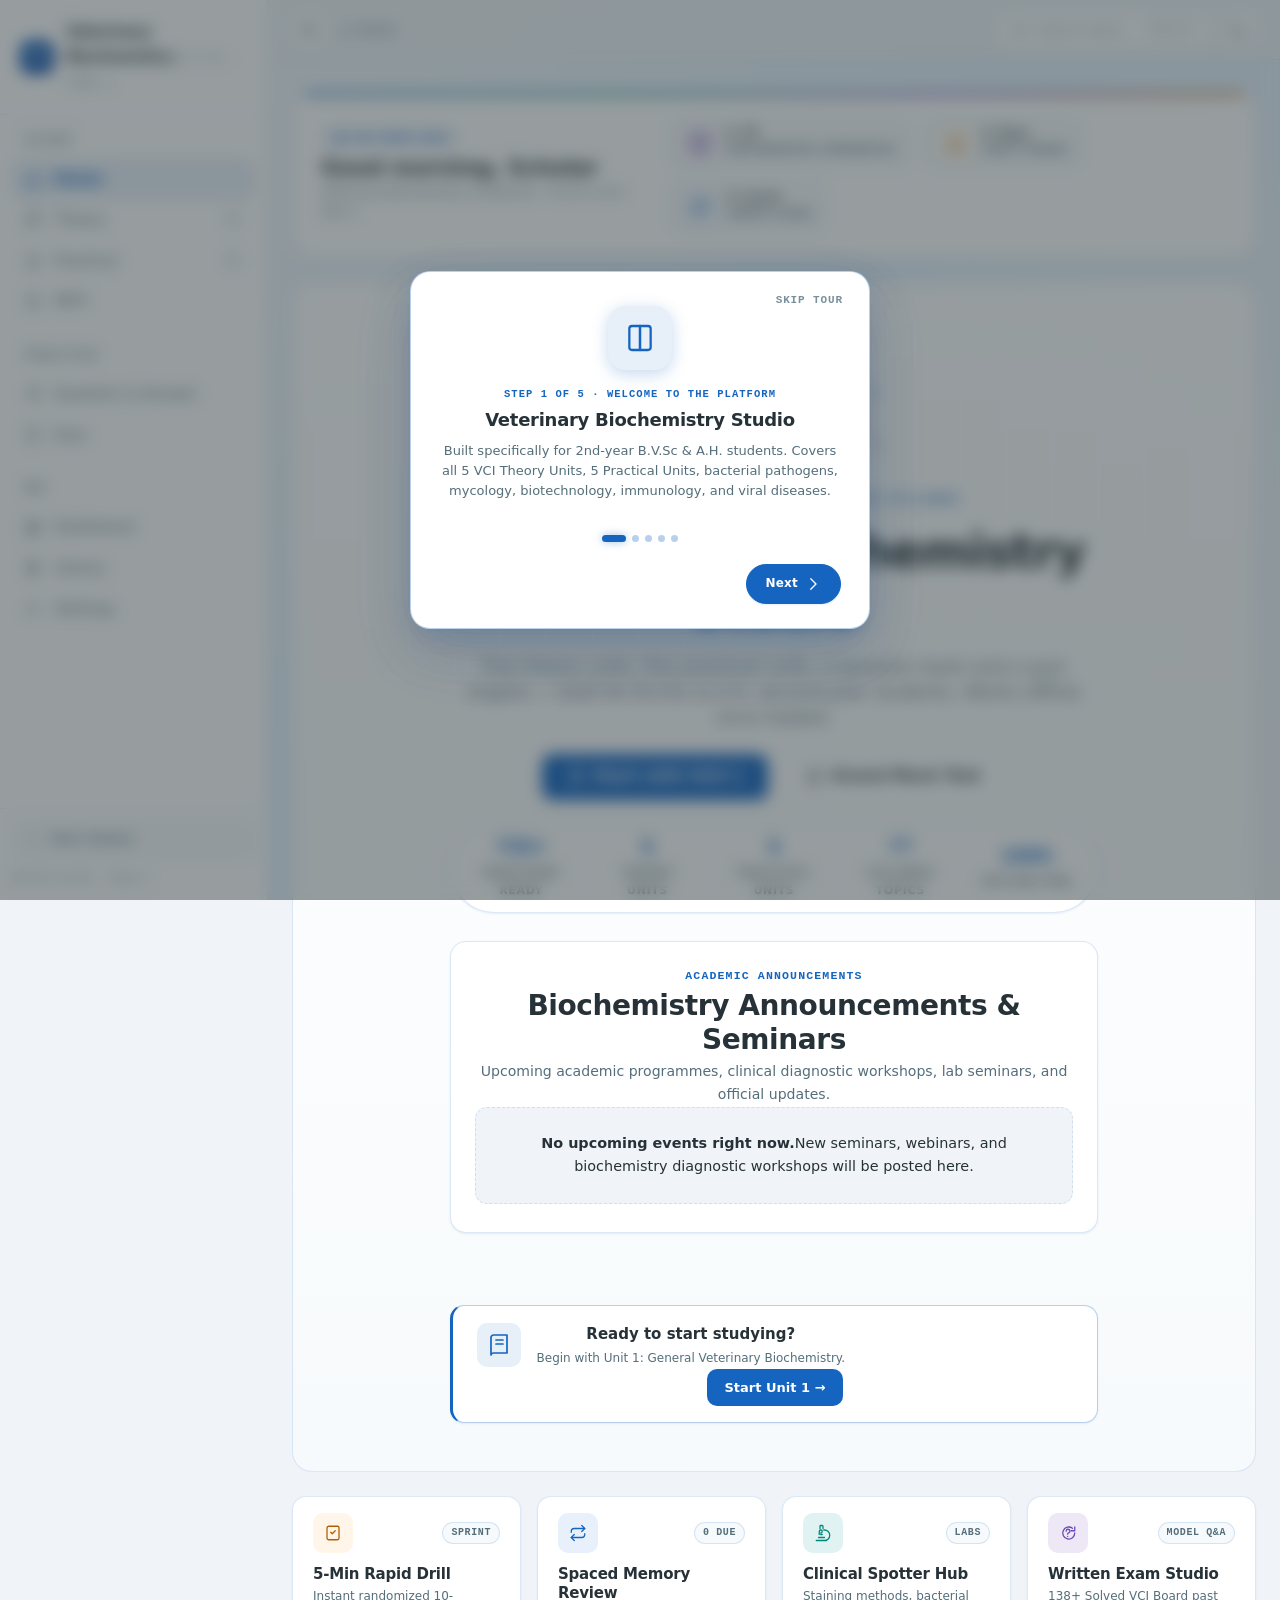
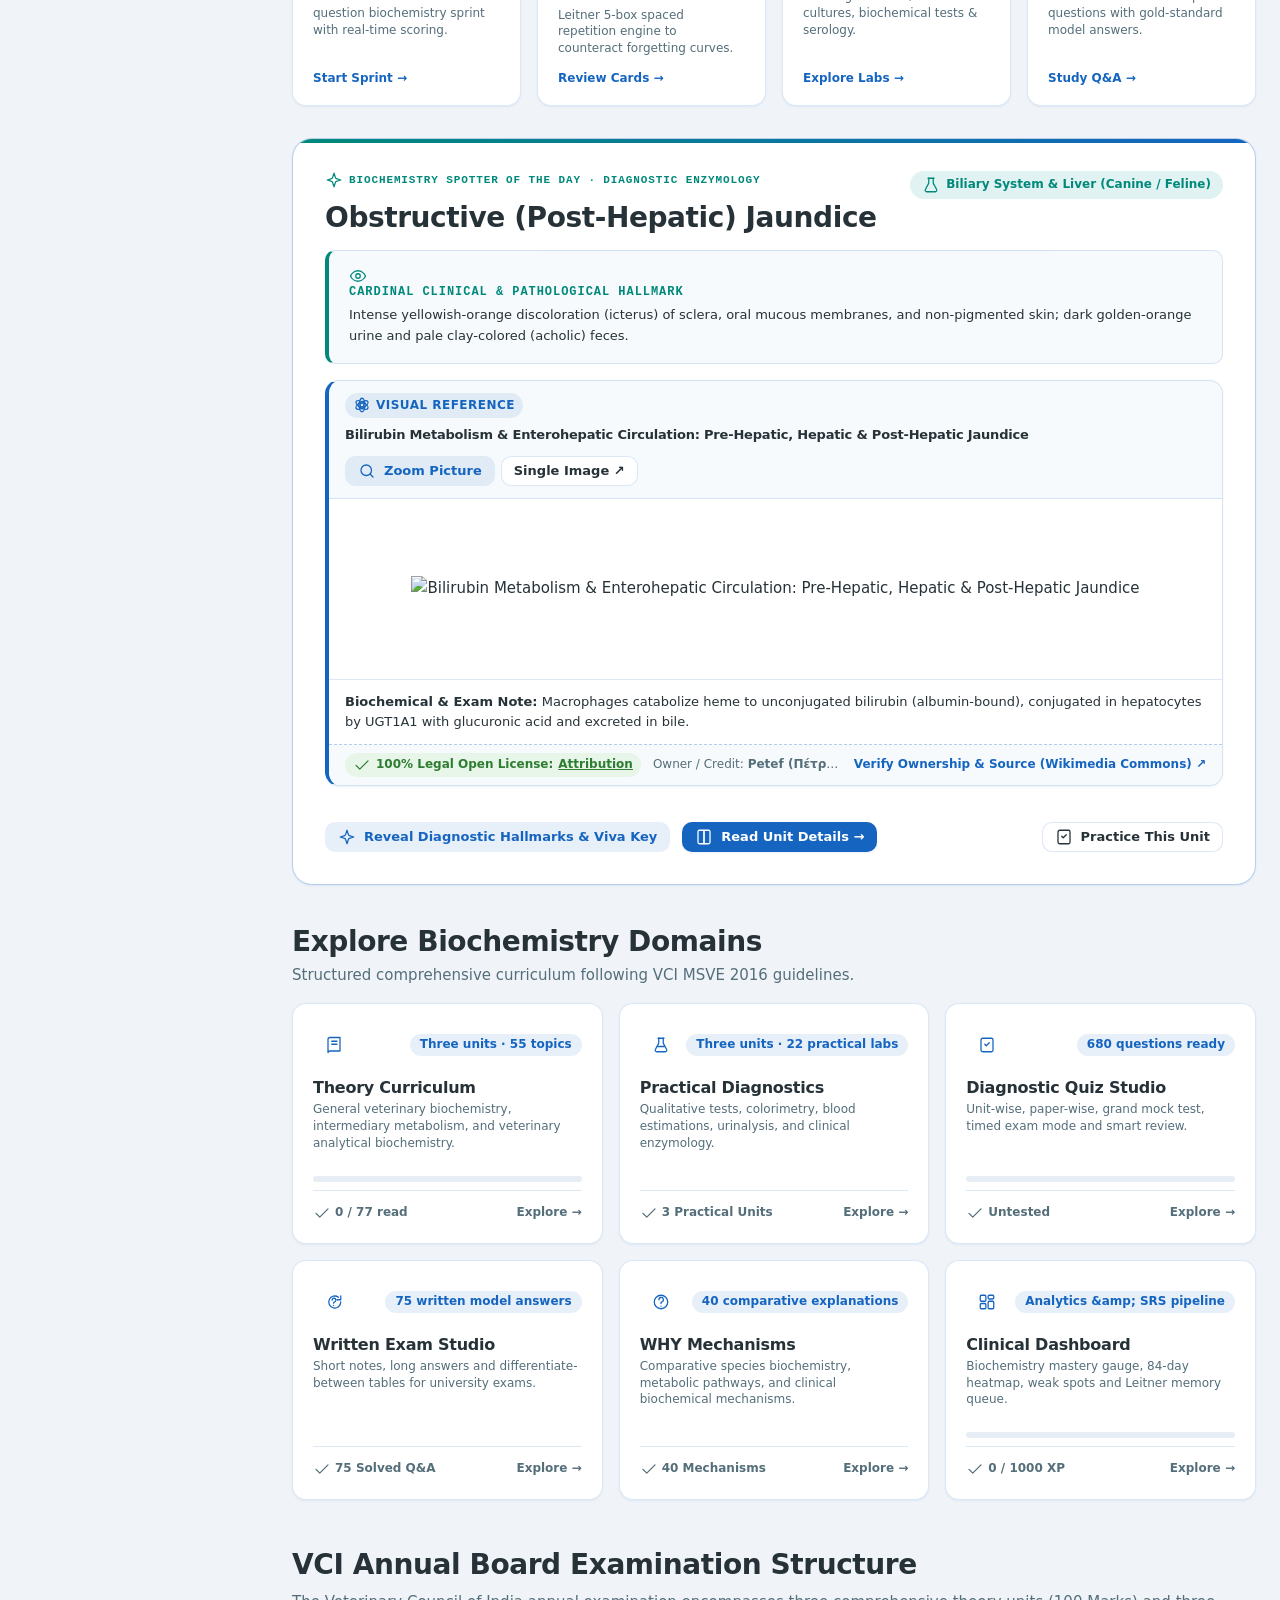
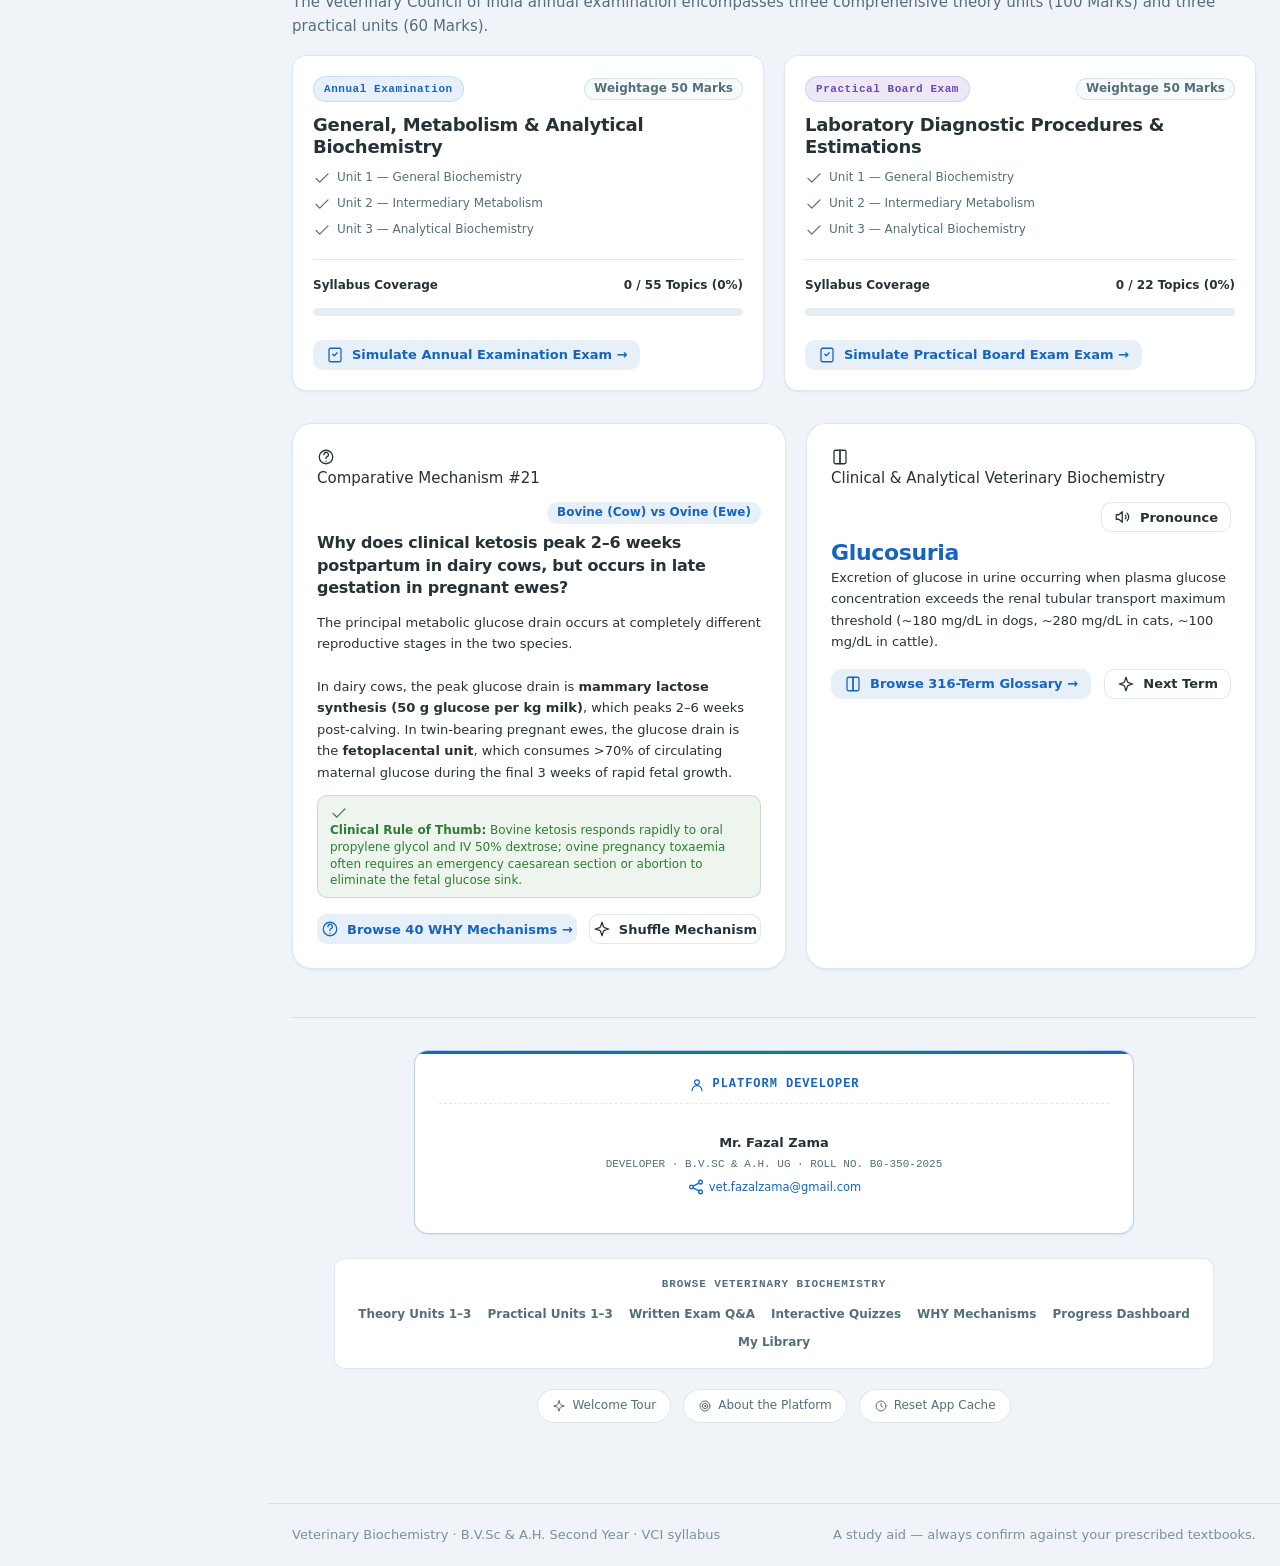
==== index.html @ 1452f7cd "Update Biochemistry Studio content (07-11-2026  0:23:01.74)" ====
<!DOCTYPE html>
<html lang="en">
<head>
<meta charset="utf-8">
<meta name="viewport" content="width=device-width, initial-scale=1, viewport-fit=cover">
<title>Veterinary Biochemistry Studio — Notes, Q&amp;A and Quizzes</title>
<meta name="description" content="A complete study companion for B.V.Sc second-year Veterinary Biochemistry: three theory units, three practical units, question bank, quizzes and progress dashboard. Works offline.">
<meta name="theme-color" content="#1565c0">

<!-- Mobile & PWA Optimization -->
<meta name="mobile-web-app-capable" content="yes">
<meta name="apple-mobile-web-app-capable" content="yes">
<meta name="apple-mobile-web-app-status-bar-style" content="default">
<meta name="apple-mobile-web-app-title" content="Vet Biochem">
<meta name="application-name" content="Vet Biochem Studio">
<meta name="format-detection" content="telephone=no">

<!-- App Icons & Manifest -->
<link rel="manifest" href="manifest.json">
<link rel="icon" type="image/svg+xml" href="images/icon.svg">
<link rel="icon" type="image/png" sizes="32x32" href="images/favicon-32x32.png">
<link rel="icon" type="image/png" sizes="192x192" href="images/icon-192.png">
<link rel="icon" type="image/png" sizes="512x512" href="images/icon-512.png">
<link rel="apple-touch-icon" href="images/apple-touch-icon.png">
<link rel="apple-touch-icon" sizes="180x180" href="images/apple-touch-icon.png">

<!-- Theme must be applied before first paint to avoid a white flash -->
<script>
  (function () {
    try {
      var t = JSON.parse(localStorage.getItem("vbioc-theme") || '"light"');
      document.documentElement.setAttribute("data-theme", t === "dark" ? "dark" : "light");
    } catch (e) {}
  })();
</script>

<link rel="stylesheet" href="assets/css/tokens.css">
<link rel="stylesheet" href="assets/css/main.css">
<link rel="stylesheet" href="assets/css/sections.css?v=21">
<link rel="stylesheet" href="assets/css/deep-guide.css">
<link rel="stylesheet" href="assets/css/events.css">
<link rel="stylesheet" href="assets/css/animations.css">
</head>

<body>

<div class="app">

  <!-- ==================== SIDEBAR ==================== -->
  <aside class="sidebar" id="sidebar">
    <a class="brand" href="#/">
      <span class="brand__mark">VB</span>
      <span>
        <span class="brand__name">Veterinary Biochemistry</span>
        <span class="brand__sub">B.V.Sc · YEAR 2</span>
      </span>
    </a>

    <nav class="nav">
      <div class="nav__group">
        <div class="nav__label">Study</div>
        <a class="nav__link" data-nav="home" href="#/">
          <svg class="ico" viewBox="0 0 24 24" fill="none" stroke="currentColor" stroke-width="1.7" stroke-linecap="round" stroke-linejoin="round"><path d="M3 10.5 12 3l9 7.5"/><path d="M5 9.5V21h14V9.5"/></svg>
          Home</a>
        <a class="nav__link" data-nav="theory" href="#/theory">
          <svg class="ico" viewBox="0 0 24 24" fill="none" stroke="currentColor" stroke-width="1.7" stroke-linecap="round" stroke-linejoin="round"><path d="M4 4.5A2.5 2.5 0 0 1 6.5 2H20v18H6.5A2.5 2.5 0 0 0 4 22z"/><path d="M9 7h7M9 11h7"/></svg>
          Theory <span class="nav__badge">3</span></a>
        <a class="nav__link" data-nav="practical" href="#/practical">
          <svg class="ico" viewBox="0 0 24 24" fill="none" stroke="currentColor" stroke-width="1.7" stroke-linecap="round" stroke-linejoin="round"><path d="M9 3v6.5L4.5 18A2 2 0 0 0 6.3 21h11.4a2 2 0 0 0 1.8-3L15 9.5V3"/><path d="M8 3h8M7.5 14h9"/></svg>
          Practical <span class="nav__badge">3</span></a>
        <a class="nav__link" data-nav="why" href="#/why">
          <svg class="ico" viewBox="0 0 24 24" fill="none" stroke="currentColor" stroke-width="1.7" stroke-linecap="round" stroke-linejoin="round"><circle cx="12" cy="12" r="9"/><path d="M9.2 9a3 3 0 1 1 4 2.8c-.8.4-1.2 1-1.2 1.9v.3"/><path d="M12 17.5h.01"/></svg>
          WHY</a>
      </div>

      <div class="nav__group">
        <div class="nav__label">Practise</div>
        <a class="nav__link" data-nav="qa" href="#/qa">
          <svg class="ico" viewBox="0 0 24 24" fill="none" stroke="currentColor" stroke-width="1.7" stroke-linecap="round" stroke-linejoin="round"><path d="M21 12a8 8 0 1 1-3.1-6.3"/><path d="M21 4v5h-5"/><path d="M9.5 9.5a2.5 2.5 0 1 1 3.2 2.4c-.7.3-1.2.9-1.2 1.7"/><path d="M11.5 16.5h.01"/></svg>
          Question &amp; Answer</a>
        <a class="nav__link" data-nav="quiz" href="#/quiz">
          <svg class="ico" viewBox="0 0 24 24" fill="none" stroke="currentColor" stroke-width="1.7" stroke-linecap="round" stroke-linejoin="round"><path d="M4 5.5A2.5 2.5 0 0 1 6.5 3H18a2 2 0 0 1 2 2v14a2 2 0 0 1-2 2H6.5A2.5 2.5 0 0 1 4 18.5z"/><path d="m9 11 2 2 4-4"/></svg>
          Quiz</a>
      </div>

      <div class="nav__group">
        <div class="nav__label">Me</div>
        <a class="nav__link" data-nav="dashboard" href="#/dashboard">
          <svg class="ico" viewBox="0 0 24 24" fill="none" stroke="currentColor" stroke-width="1.7" stroke-linecap="round" stroke-linejoin="round"><rect x="3" y="3" width="7.5" height="8" rx="1.5"/><rect x="13.5" y="3" width="7.5" height="5" rx="1.5"/><rect x="3" y="14" width="7.5" height="7" rx="1.5"/><rect x="13.5" y="11" width="7.5" height="10" rx="1.5"/></svg>
          Dashboard</a>
        <a class="nav__link" data-nav="library" href="#/library">
          <svg class="ico" viewBox="0 0 24 24" fill="none" stroke="currentColor" stroke-width="1.7" stroke-linecap="round" stroke-linejoin="round"><path d="M5 4h4v16H5zM11 4h3v16h-3z"/><path d="m17.2 4.7 3 15.1"/></svg>
          Library</a>
        <a class="nav__link" data-nav="me" href="#/me">
          <svg class="ico" viewBox="0 0 24 24" fill="none" stroke="currentColor" stroke-width="1.7" stroke-linecap="round" stroke-linejoin="round"><circle cx="12" cy="8" r="3.6"/><path d="M4.5 20.5a7.5 7.5 0 0 1 15 0"/></svg>
          Settings</a>
      </div>
    </nav>

    <div class="sidebar__foot">
      <button class="sidebar-collapse-btn" id="sidebar-collapse-btn" type="button" title="Hide navigation panel" aria-label="Hide navigation panel">
        <svg class="ico" viewBox="0 0 24 24" fill="none" stroke="currentColor" stroke-width="1.7" stroke-linecap="round" stroke-linejoin="round"><path d="M15 5 8 12l7 7"/></svg>
        <span>Hide Sidebar</span>
      </button>
      <span class="small faint">B.V.Sc &amp; A.H. · Year 2</span>
    </div>
  </aside>

  <!-- ==================== MAIN ==================== -->
  <div class="main">

    <header class="topbar">
      <button class="iconbtn topbar__menu" id="menubtn" aria-label="Toggle navigation panel" title="Toggle navigation panel">
        <svg class="ico" viewBox="0 0 24 24" fill="none" stroke="currentColor" stroke-width="1.7" stroke-linecap="round"><path d="M4 7h16M4 12h16M4 17h16"/></svg>
      </button>

      <nav class="crumbs" id="crumbs" aria-label="Breadcrumb"></nav>

      <div class="topbar__spacer"></div>

      <button class="searchbtn" id="searchbtn" aria-label="Search">
        <svg class="ico" viewBox="0 0 24 24" fill="none" stroke="currentColor" stroke-width="1.7" stroke-linecap="round"><circle cx="11" cy="11" r="7"/><path d="m20 20-3.6-3.6"/></svg>
        <span>Search topics…</span>
        <kbd>Ctrl K</kbd>
      </button>

      <button class="iconbtn" id="themebtn" aria-label="Toggle theme"></button>
    </header>

    <main class="content">
      <div class="content__inner" id="view"><!-- rendered by app.js --></div>
    </main>

    <footer class="appfoot">
      <span>Veterinary Biochemistry · B.V.Sc &amp; A.H. Second Year · VCI syllabus</span>
      <span class="push">A study aid — always confirm against your prescribed textbooks.</span>
    </footer>

  </div>
</div>

<!-- ==================== BOTTOM NAV (mobile) ==================== -->
<nav class="bottomnav" aria-label="Primary">
  <a class="bottomnav__item" data-nav="theory" href="#/theory">
    <svg class="ico" viewBox="0 0 24 24" fill="none" stroke="currentColor" stroke-width="1.7" stroke-linecap="round" stroke-linejoin="round"><path d="M4 4.5A2.5 2.5 0 0 1 6.5 2H20v18H6.5A2.5 2.5 0 0 0 4 22z"/><path d="M9 7h7M9 11h7"/></svg>
    <span>Theory</span></a>

  <a class="bottomnav__item" data-nav="practical" href="#/practical">
    <svg class="ico" viewBox="0 0 24 24" fill="none" stroke="currentColor" stroke-width="1.7" stroke-linecap="round" stroke-linejoin="round"><path d="M9 3v6.5L4.5 18A2 2 0 0 0 6.3 21h11.4a2 2 0 0 0 1.8-3L15 9.5V3"/><path d="M8 3h8M7.5 14h9"/></svg>
    <span>Practical</span></a>

  <div class="bottomnav__fab">
    <a data-nav="quiz" href="#/quiz" aria-label="Quiz">
      <svg class="ico" viewBox="0 0 24 24" fill="none" stroke="currentColor" stroke-width="1.9" stroke-linecap="round" stroke-linejoin="round"><path d="M4 5.5A2.5 2.5 0 0 1 6.5 3H18a2 2 0 0 1 2 2v14a2 2 0 0 1-2 2H6.5A2.5 2.5 0 0 1 4 18.5z"/><path d="m9 11 2 2 4-4"/></svg>
    </a>
  </div>

  <a class="bottomnav__item" data-nav="qa" href="#/qa">
    <svg class="ico" viewBox="0 0 24 24" fill="none" stroke="currentColor" stroke-width="1.7" stroke-linecap="round" stroke-linejoin="round"><path d="M21 12a8 8 0 1 1-3.1-6.3"/><path d="M21 4v5h-5"/><path d="M9.5 9.5a2.5 2.5 0 1 1 3.2 2.4c-.7.3-1.2.9-1.2 1.7"/><path d="M11.5 16.5h.01"/></svg>
    <span>Q&amp;A</span></a>

  <a class="bottomnav__item" data-nav="dashboard" href="#/dashboard">
    <svg class="ico" viewBox="0 0 24 24" fill="none" stroke="currentColor" stroke-width="1.7" stroke-linecap="round" stroke-linejoin="round"><rect x="3" y="3" width="7.5" height="8" rx="1.5"/><rect x="13.5" y="3" width="7.5" height="5" rx="1.5"/><rect x="3" y="14" width="7.5" height="7" rx="1.5"/><rect x="13.5" y="11" width="7.5" height="10" rx="1.5"/></svg>
    <span>Progress</span></a>
</nav>

<!-- ==================== SEARCH PALETTE ==================== -->
<div class="modal" id="searchmodal" hidden>
  <div class="modal__scrim" id="searchscrim"></div>
  <div class="palette" role="dialog" aria-modal="true" aria-label="Search">
    <input class="palette__input" id="searchinput" type="text" placeholder="Search units, topics, questions…" autocomplete="off">
    <div class="palette__results" id="searchresults"></div>
    <div class="palette__hint">
      <span>↑ ↓ to move</span><span>Enter to open</span><span>Esc to close</span>
    </div>
  </div>
</div>

<!-- ==================== ABOUT MODAL ==================== -->
<div class="about-modal" id="aboutmodal" style="display:none;" onclick="if(event.target===this) app.closeAbout()">
  <div class="about-card" role="dialog" aria-modal="true" aria-label="About Veterinary Biochemistry Studio">
    <button class="about-close" onclick="app.closeAbout()" aria-label="Close">&times;</button>
    <div class="about-hero">
      <h2 class="about-hero-title">Veterinary Biochemistry Studio</h2>
      <div class="about-hero-tag">VETERINARY CURRICULUM COMPANION</div>
    </div>

    <div class="about-section">
      <div class="about-section-head">Overview</div>
      <p>A comprehensive, interactive curriculum companion for B.V.Sc. &amp; A.H. Second Year Veterinary Biochemistry (VCI MSVE 2016 Syllabus). Designed for veterinary undergraduate students, it integrates 5 theory units, 5 practical units, systematic bacteriology, mycology, biotechnology, immunology, virology notes, clinical correlations, question banks, quizzes and an offline-first revision dashboard.</p>
    </div>

    <div class="about-section">
      <div class="about-section-head">Vision &amp; Mission</div>
      <ul class="about-list">
        <li><b>Complete VCI Syllabus:</b> Full coverage of General Veterinary Biochemistry (Biomolecules, Membranes, Buffers, Nucleic Acids), Intermediary Metabolism (Enzymology, Oxidation, Carbohydrate, Lipid, Protein &amp; Nucleic Acid Metabolism), and Veterinary Analytical Biochemistry (Metabolic Disorders, LFTs, RFTs, Acid-Base, Detoxification).</li>
        <li><b>Diagnostic Logic:</b> Pair every pathogen with morphology, staining, culture characteristics, virulence determinants, and diagnostic protocols.</li>
        <li><b>Active Recall:</b> Unit-wise quizzes, paper-wise practice, spaced repetition review, and written exam Q&amp;A banks.</li>
        <li><b>Accessible &amp; Offline:</b> 100% free, fast, responsive PWA that runs offline on any phone or laptop.</li>
      </ul>
    </div>

    <div class="about-section">
      <div class="about-section-head">Developer</div>
      <ul class="about-list">
        <li><b>Mr. Fazal Zama</b> &middot; Developer &middot; B.V.Sc &amp; A.H. UG &middot; Roll No. B0-350-2025 &middot; <a class="credit-contact" href="mailto:vet.fazalzama@gmail.com">vet.fazalzama@gmail.com</a></li>
      </ul>
    </div>
  </div>
</div>

<!-- ==================== SINGLE-IMAGE LIGHTBOX MODAL ==================== -->
<div class="img-lightbox-modal" id="img-lightbox-modal" style="display:none;" onclick="if(event.target===this) app.closeImageModal()">
  <div class="img-lightbox-card" role="dialog" aria-modal="true" aria-label="Biochemical Image Viewer">
    <button class="img-lightbox-close" onclick="app.closeImageModal()" aria-label="Close">&times;</button>
    <div id="img-lightbox-content"></div>
  </div>
</div>

<!-- ==================== ONBOARDING TOUR ==================== -->
<div class="onboard-modal" id="onboard-modal" style="display:none;" onclick="if(event.target===this) app.closeOnboarding(true)">
  <div class="onboard-card" role="dialog" aria-modal="true" aria-label="Welcome tour">
    <!-- contents dynamically injected by app._renderOnboardSlide() -->
  </div>
</div>

<!-- ==================== INSTALL BANNER ==================== -->
<div class="install-banner" id="install-banner" role="region" aria-label="Install app">
  <div class="install-icon">
    <svg class="ico" viewBox="0 0 24 24" fill="none" stroke="currentColor" stroke-width="1.8" stroke-linecap="round" stroke-linejoin="round"><path d="M21 15v4a2 2 0 0 1-2 2H5a2 2 0 0 1-2-2v-4"/><polyline points="7 10 12 15 17 10"/><line x1="12" y1="15" x2="12" y2="3"/></svg>
  </div>
  <div class="install-msg">
    Install <b>Veterinary Biochemistry Studio</b> — 100% offline access, instant loading, lives on your device.
  </div>
  <button class="install-btn" onclick="app.triggerInstall()">Install App</button>
  <button class="install-close" onclick="app.dismissInstall()" aria-label="Dismiss">&times;</button>
</div>

<div class="toast" id="toast" role="status" aria-live="polite"></div>

<!-- ==================== SCRIPTS ====================
     ORDER MATTERS.
     1. Data files first — they only declare variables.
     2. store.js — needs nothing.
     3. quiz.js / dashboard.js — need store + syllabus.
     4. app.js LAST — it boots the whole site.
================================================== -->
<script src="data/data-syllabus.JS"></script>
<script src="data/data-theory-unit1.JS"></script>
<script src="data/data-theory-unit2.JS"></script>
<script src="data/data-theory-unit3.JS"></script>
<script src="data/data-practical.JS"></script>
<script src="data/data-images.js"></script>
<script src="data/data-why.JS"></script>
<script src="data/data-qa.JS"></script>
<script src="data/data-quiz.JS"></script>
<script src="data/events-data.js"></script>

<script src="js/store.js"></script>
<script src="js/quiz.js?v=21"></script>
<script src="js/dashboard.js?v=21"></script>
<script src="js/glossary.js"></script>
<script src="js/search.js"></script>
<script src="js/deep-guide.js"></script>
<script src="js/events.js"></script>
<script src="js/app.js"></script>

<script>
  /* ---- Offline indicator ---- */
  (function () {
    var pill = null;
    function update() {
      if (navigator.onLine) { if (pill) { pill.remove(); pill = null; } return; }
      if (!pill) {
        pill = document.createElement("div");
        pill.className = "offline";
        pill.textContent = "Offline — saved lessons still work";
        document.body.appendChild(pill);
      }
    }
    window.addEventListener("online", update);
    window.addEventListener("offline", update);
    update();
  })();

  /* ---- Hide the bottom nav while scrolling down, show on scroll up ---- */
  (function () {
    var last = 0;
    var target = document.querySelector(".content");
    if (!target) return;
    window.addEventListener("scroll", function () {
      var y = window.scrollY;
      if (y > last && y > 140) document.body.classList.add("hide-bottomnav");
      else document.body.classList.remove("hide-bottomnav");
      last = y;
    }, { passive: true });
  })();

  /* ---- Service worker: offline PWA support.
         Registers over http/https and localhost — not from file:// ---- */
  if ("serviceWorker" in navigator && location.protocol.indexOf("http") === 0) {
    window.addEventListener("load", function () {
      navigator.serviceWorker.register("service-worker.js", { scope: "./" })
        .then(function (reg) {
          reg.onupdatefound = function () {
            var installingWorker = reg.installing;
            if (installingWorker) {
              installingWorker.onstatechange = function () {
                if (installingWorker.state === "installed" && navigator.serviceWorker.controller) {
                  if (window.app && app.toast) {
                    app.toast("Updated offline content ready! Reload to view.");
                  }
                }
              };
            }
          };
        })
        .catch(function (err) {
          console.warn("ServiceWorker registration:", err);
        });
    });
  }
</script>

</body>
</html>
---- assets/css/tokens.css ----
/* ============================================================
   IVRI STUDY STUDIO — SHARED DESIGN TOKENS
   ------------------------------------------------------------
   This is the ONE theme used across every IVRI subject site
   (Anatomy, Pathology, Microbiology, Biochemistry, ...).

   It is the "Academic" light theme carried over from the
   Veterinary Anatomy site: institutional medical blue on a soft
   blue-grey ground, Inter + JetBrains Mono, accessible dark
   semantic colours on light surfaces.

   *** DO NOT INVENT A NEW PALETTE FOR A NEW SUBJECT. ***
   Copy this file unchanged into the next subject site. Every
   colour, size and spacing value in the whole app comes from
   here, so the sites stay identical and there is only ever one
   file to maintain.

   Light is the DEFAULT and canonical theme. A restrained dark
   mode exists only as a night-reading convenience and uses the
   same hues — it is deliberately NOT the old neon theme.
   ============================================================ */

:root {

  /* ============================================================
     1. BRAND PALETTE — the Academic medical set
     ============================================================ */
  --ivri-blue:        #1565c0;   /* PRIMARY — institutional medical blue */
  --ivri-blue-dark:   #0d47a1;
  --ivri-blue-light:  #e8f1fb;

  --ivri-teal:        #00897b;   /* Lab / practical */
  --ivri-teal-dark:   #00695c;
  --ivri-teal-light:  #e0f2f1;

  --ivri-purple:      #6a48b5;   /* Concepts / WHY (darkened for contrast) */
  --ivri-purple-fill: #7e57c2;
  --ivri-purple-light:#ede7f6;

  --ivri-amber:       #b25e00;   /* Assessment / quiz (darkened for contrast) */
  --ivri-amber-fill:  #ffa726;   /* use for fills and gradients only */
  --ivri-amber-light: #fff5e8;

  --ivri-coral:       #d84315;   /* Warning / important */
  --ivri-sage:        #2e7d32;   /* Success / healthy */

  /* ============================================================
     2. SURFACES
     ============================================================ */
  --bg:            #f0f4f8;      /* soft blue-grey, never stark white */
  --bg-alt:        #e6edf5;
  --surface:       #ffffff;
  --surface-2:     #f7fafc;
  --surface-hover: #eef4fa;
  --overlay:       rgba(38, 50, 56, .48);

  /* Gentle gradient + dot grid behind the whole app, as on the anatomy site */
  --bg-image:
    radial-gradient(rgba(21, 101, 192, .035) 1.2px, transparent 1.2px),
    linear-gradient(135deg, #f5f7fa 0%, #e3f2fd 50%, #f0f4f8 100%);
  --bg-image-size: 24px 24px, 100% 100%;

  /* ============================================================
     3. LINES — subtle blue borders, not grey
     ============================================================ */
  --border:        rgba(21, 101, 192, .15);
  --border-strong: rgba(21, 101, 192, .30);

  /* ============================================================
     4. TEXT
     ============================================================ */
  --text:          #263238;      /* dark blue-grey */
  --text-muted:    #546e7a;
  --text-faint:    #78909c;
  --text-invert:   #ffffff;

  /* ============================================================
     5. ACCENT — set per section, defaults to primary blue
     ============================================================ */
  --accent:        var(--ivri-blue);
  --accent-soft:   rgba(21, 101, 192, .10);
  --accent-line:   rgba(21, 101, 192, .32);

  /* ============================================================
     6. STATUS — accessible dark foregrounds on pale grounds
     ============================================================ */
  --ok:            #2e7d32;
  --ok-soft:       #e8f5e9;
  --warn:          #8d5a0b;
  --warn-soft:     #fff5e8;
  --danger:        #c62828;
  --danger-soft:   #fdecea;
  --info:          #1565c0;
  --info-soft:     #e8f1fb;

  /* ============================================================
     7. HIGHLIGHTER PENS (Library / lesson highlighting)
     ============================================================ */
  --hl-yellow:        #fef08a;
  --hl-yellow-ink:    #713f12;
  --hl-yellow-border: #eab308;
  --hl-green:         #bbf7d0;
  --hl-green-ink:     #14532d;
  --hl-green-border:  #22c55e;
  --hl-blue:          #bfdbfe;
  --hl-blue-ink:      #1e3a8a;
  --hl-blue-border:   #3b82f6;
  --hl-pink:          #fbcfe8;
  --hl-pink-ink:      #831843;
  --hl-pink-border:   #ec4899;
  --hl-orange:        #fed7aa;
  --hl-orange-ink:    #7c2d12;
  --hl-orange-border: #f97316;
  --hl-purple:        #e9d5ff;
  --hl-purple-ink:    #581c87;
  --hl-purple-border: #a855f7;

  /* ============================================================
     8. ELEVATION — soft blue-tinted shadows, not black
     ============================================================ */
  --shadow-sm: 0 1px 2px rgba(21, 101, 192, .06), 0 1px 3px rgba(21, 101, 192, .04);
  --shadow-md: 0 2px 8px rgba(21, 101, 192, .08), 0 8px 30px rgba(21, 101, 192, .07);
  --shadow-lg: 0 8px 20px rgba(21, 101, 192, .10), 0 24px 60px rgba(21, 101, 192, .12);

  /* ============================================================
     9. TYPE
     ============================================================ */
  --font-sans: "Inter", ui-sans-serif, system-ui, -apple-system, "Segoe UI", Roboto, sans-serif;
  --font-mono: "JetBrains Mono", ui-monospace, "SF Mono", "Cascadia Mono", Consolas, monospace;

  --fs-xs:   0.75rem;   /* 12 */
  --fs-sm:   0.8125rem; /* 13 */
  --fs-base: 0.9375rem; /* 15 */
  --fs-md:   1rem;      /* 16 */
  --fs-lg:   1.125rem;  /* 18 */
  --fs-xl:   1.375rem;  /* 22 */
  --fs-2xl:  1.75rem;   /* 28 */
  --fs-3xl:  2.25rem;   /* 36 */
  --fs-4xl:  3rem;      /* 48 */

  --lh-tight: 1.2;
  --lh-snug:  1.4;
  --lh-body:  1.65;

  /* ============================================================
     10. SPACE, RADIUS, LAYOUT, MOTION
     ============================================================ */
  --s1: 4px;  --s2: 8px;  --s3: 12px; --s4: 16px;
  --s5: 20px; --s6: 24px; --s8: 32px; --s10: 40px;
  --s12: 48px; --s16: 64px; --s20: 80px;

  --r-sm: 6px; --r-md: 10px; --r-lg: 14px; --r-xl: 20px; --r-full: 999px;

  --sidebar-w: 268px;
  --header-h: 60px;
  --content-max: 1180px;
  --reading-max: 74ch;

  --ease: cubic-bezier(.4, 0, .2, 1);
  --dur-fast: 120ms;
  --dur: 200ms;
}

/* ============================================================
   SECTION ACCENTS
   Each area of the site tints itself from the same Academic set.
   These are the ONLY per-section colours — do not add more.
   ============================================================ */
[data-section="theory"]    { --accent: var(--ivri-blue);   --accent-soft: rgba(21, 101, 192, .10); --accent-line: rgba(21, 101, 192, .32); }
[data-section="practical"] { --accent: var(--ivri-teal);   --accent-soft: rgba(0, 137, 123, .10);  --accent-line: rgba(0, 137, 123, .32); }
[data-section="quiz"]      { --accent: var(--ivri-amber);  --accent-soft: rgba(178, 94, 0, .10);   --accent-line: rgba(178, 94, 0, .30); }
[data-section="why"]       { --accent: var(--ivri-purple); --accent-soft: rgba(106, 72, 181, .10); --accent-line: rgba(106, 72, 181, .30); }
[data-section="dashboard"] { --accent: var(--ivri-blue);   --accent-soft: rgba(21, 101, 192, .10); --accent-line: rgba(21, 101, 192, .32); }

/* ============================================================
   DARK MODE — night reading only.
   Same hues, lifted for legibility on a dark ground. Restrained
   slate surfaces; deliberately NOT the old neon theme.
   Applied only when the student explicitly chooses it, because
   the app defaults to light.
   ============================================================ */
:root[data-theme="dark"] {
  --ivri-blue:        #64b5f6;
  --ivri-blue-dark:   #90caf9;
  --ivri-blue-light:  rgba(100, 181, 246, .14);

  --ivri-teal:        #4db6ac;
  --ivri-teal-dark:   #80cbc4;
  --ivri-teal-light:  rgba(77, 182, 172, .14);

  --ivri-purple:      #b39ddb;
  --ivri-purple-fill: #b39ddb;
  --ivri-purple-light:rgba(179, 157, 219, .14);

  --ivri-amber:       #ffb74d;
  --ivri-amber-fill:  #ffb74d;
  --ivri-amber-light: rgba(255, 183, 77, .14);

  --ivri-coral:       #ff8a65;
  --ivri-sage:        #81c784;

  --bg:            #121a22;
  --bg-alt:        #172029;
  --surface:       #1b242e;
  --surface-2:     #212c38;
  --surface-hover: #263340;
  --overlay:       rgba(0, 0, 0, .62);

  --bg-image: none;
  --bg-image-size: auto;

  --border:        rgba(144, 202, 249, .16);
  --border-strong: rgba(144, 202, 249, .30);

  --text:          #e3eaf2;
  --text-muted:    #a3b3c2;
  --text-faint:    #7d8fa0;
  --text-invert:   #121a22;

  --accent:        var(--ivri-blue);
  --accent-soft:   rgba(100, 181, 246, .14);
  --accent-line:   rgba(100, 181, 246, .34);

  --ok:            #81c784;
  --ok-soft:       rgba(129, 199, 132, .14);
  --warn:          #ffb74d;
  --warn-soft:     rgba(255, 183, 77, .14);
  --danger:        #ef9a9a;
  --danger-soft:   rgba(239, 154, 154, .14);
  --info:          #64b5f6;
  --info-soft:     rgba(100, 181, 246, .14);

  --hl-yellow:        rgba(234, 179, 8, .28);
  --hl-yellow-ink:    #fef08a;
  --hl-yellow-border: #facc15;
  --hl-green:         rgba(34, 197, 94, .25);
  --hl-green-ink:     #bbf7d0;
  --hl-green-border:  #4ade80;
  --hl-blue:          rgba(59, 130, 246, .26);
  --hl-blue-ink:      #bfdbfe;
  --hl-blue-border:   #60a5fa;
  --hl-pink:          rgba(236, 72, 153, .28);
  --hl-pink-ink:      #fbcfe8;
  --hl-pink-border:   #f472b6;
  --hl-orange:        rgba(249, 115, 22, .28);
  --hl-orange-ink:    #fed7aa;
  --hl-orange-border: #fb923c;
  --hl-purple:        rgba(168, 85, 247, .28);
  --hl-purple-ink:    #e9d5ff;
  --hl-purple-border: #c084fc;

  --shadow-sm: 0 1px 2px rgba(0, 0, 0, .40);
  --shadow-md: 0 2px 8px rgba(0, 0, 0, .45), 0 12px 28px rgba(0, 0, 0, .35);
  --shadow-lg: 0 10px 30px rgba(0, 0, 0, .50), 0 30px 70px rgba(0, 0, 0, .45);
}

/* Dark-mode section accents use the lifted hues automatically,
   so only the soft tints need restating. */
:root[data-theme="dark"] [data-section="theory"],
:root[data-theme="dark"] [data-section="dashboard"] { --accent-soft: rgba(100, 181, 246, .14); --accent-line: rgba(100, 181, 246, .34); }
:root[data-theme="dark"] [data-section="practical"] { --accent-soft: rgba(77, 182, 172, .14);  --accent-line: rgba(77, 182, 172, .34); }
:root[data-theme="dark"] [data-section="quiz"]      { --accent-soft: rgba(255, 183, 77, .14);  --accent-line: rgba(255, 183, 77, .34); }
:root[data-theme="dark"] [data-section="why"]       { --accent-soft: rgba(179, 157, 219, .14); --accent-line: rgba(179, 157, 219, .34); }
---- assets/css/main.css ----
/* ============================================================
   VET PATHOLOGY STUDIO — Base + Layout + Components
   ============================================================ */

/* ---------- Reset ---------- */
*, *::before, *::after { box-sizing: border-box; }
* { margin: 0; }
html { -webkit-text-size-adjust: 100%; scroll-behavior: smooth; }
@media (prefers-reduced-motion: reduce) {
  html { scroll-behavior: auto; }
  *, *::before, *::after { animation-duration: .01ms !important; transition-duration: .01ms !important; }
}

body {
  font-family: var(--font-sans);
  font-size: var(--fs-base);
  line-height: var(--lh-body);
  color: var(--text);
  background-color: var(--bg);
  background-image: var(--bg-image);
  background-size: var(--bg-image-size);
  background-attachment: fixed;
  -webkit-font-smoothing: antialiased;
  min-height: 100vh;
}

img, svg, video { display: block; max-width: 100%; }

/* Default size for every inline icon. Components may override it. */
.ico { width: 18px; height: 18px; flex: none; }
button, input, select, textarea { font: inherit; color: inherit; }
button { cursor: pointer; background: none; border: none; }
a { color: var(--accent); text-decoration: none; }
a:hover { text-decoration: underline; }
ul, ol { padding-left: 1.25em; }
hr { border: none; border-top: 1px solid var(--border); margin: var(--s8) 0; }
[hidden] { display: none !important; }

:focus-visible {
  outline: 2px solid var(--accent);
  outline-offset: 2px;
  border-radius: var(--r-sm);
}

/* ---------- Typography ---------- */
h1, h2, h3, h4, h5 { line-height: var(--lh-tight); font-weight: 680; letter-spacing: -.015em; }
h1 { font-size: var(--fs-3xl); }
h2 { font-size: var(--fs-2xl); }
h3 { font-size: var(--fs-xl); }
h4 { font-size: var(--fs-lg); }
h5 { font-size: var(--fs-md); }

.eyebrow {
  font-family: var(--font-mono);
  font-size: var(--fs-xs);
  letter-spacing: .14em;
  text-transform: uppercase;
  color: var(--accent);
  font-weight: 600;
}
.lede { font-size: var(--fs-lg); color: var(--text-muted); line-height: var(--lh-snug); }
.muted { color: var(--text-muted); }
.faint { color: var(--text-faint); }
.mono { font-family: var(--font-mono); }
.small { font-size: var(--fs-sm); }
.center { text-align: center; }
.prose { max-width: var(--reading-max); }
.prose > * + * { margin-top: var(--s4); }
.prose h2 { margin-top: var(--s10); }
.prose h3 { margin-top: var(--s8); }
.prose li + li { margin-top: var(--s2); }

/* ============================================================
   APP SHELL
   ============================================================ */
.app { display: flex; min-height: 100vh; }

/* ---------- Sidebar ---------- */
.sidebar {
  width: var(--sidebar-w);
  flex: 0 0 var(--sidebar-w);
  background: var(--surface);
  border-right: 1px solid var(--border);
  display: flex;
  flex-direction: column;
  position: sticky;
  top: 0;
  height: 100vh;
  z-index: 40;
}

.brand {
  display: flex;
  align-items: center;
  gap: var(--s3);
  padding: var(--s5) var(--s5);
  border-bottom: 1px solid var(--border);
  text-decoration: none;
  color: var(--text);
}
.brand:hover { text-decoration: none; }
.brand__mark {
  width: 34px; height: 34px; flex: none;
  border-radius: var(--r-md);
  background: linear-gradient(140deg, var(--ivri-blue), var(--ivri-blue-dark));
  display: grid; place-items: center;
  color: #fff; font-weight: 800; font-size: var(--fs-sm);
  font-family: var(--font-mono);
  box-shadow: var(--shadow-sm);
}
.brand__name { font-weight: 700; font-size: var(--fs-base); line-height: 1.15; letter-spacing: -.02em; }
.brand__sub { font-size: var(--fs-xs); color: var(--text-faint); font-family: var(--font-mono); letter-spacing: .06em; }

.nav { flex: 1; overflow-y: auto; padding: var(--s4) var(--s3) var(--s8); }
.nav__group + .nav__group { margin-top: var(--s6); }
.nav__label {
  font-size: var(--fs-xs); font-weight: 650; letter-spacing: .1em;
  text-transform: uppercase; color: var(--text-faint);
  padding: 0 var(--s3) var(--s2);
}
.nav__link {
  display: flex; align-items: center; gap: var(--s3);
  padding: var(--s2) var(--s3);
  border-radius: var(--r-md);
  color: var(--text-muted);
  font-size: var(--fs-base);
  font-weight: 520;
  text-decoration: none;
  transition: background var(--dur-fast) var(--ease), color var(--dur-fast) var(--ease);
}
.nav__link:hover { background: var(--surface-hover); color: var(--text); text-decoration: none; }
.nav__link .ico { flex: none; width: 18px; height: 18px; opacity: .85; }
.nav__link.is-active {
  background: var(--accent-soft);
  color: var(--accent);
  font-weight: 620;
}
.nav__link.is-active .ico { opacity: 1; }
.nav__badge {
  margin-left: auto;
  font-family: var(--font-mono); font-size: var(--fs-xs);
  color: var(--text-faint);
  background: var(--surface-2);
  border: 1px solid var(--border);
  padding: 0 6px; border-radius: var(--r-full);
}

.sidebar {
  width: var(--sidebar-w);
  flex: 0 0 var(--sidebar-w);
  background: var(--surface);
  border-right: 1px solid var(--border);
  display: flex;
  flex-direction: column;
  position: sticky;
  top: 0;
  height: 100vh;
  z-index: 40;
  transition: transform var(--dur) var(--ease), margin-left var(--dur) var(--ease), margin-right var(--dur) var(--ease), opacity var(--dur) var(--ease);
}

.sidebar__foot {
  border-top: 1px solid var(--border);
  padding: var(--s3);
  display: flex; flex-direction: column; gap: var(--s2);
}

.sidebar-collapse-btn {
  width: 100%;
  display: flex;
  align-items: center;
  gap: var(--s2);
  padding: 8px 12px;
  background: var(--surface-2, rgba(21, 101, 192, 0.05));
  border: 1px solid var(--border);
  border-radius: var(--r-md);
  color: var(--text-faint);
  font-size: var(--fs-xs);
  font-family: inherit;
  font-weight: 560;
  cursor: pointer;
  transition: background 0.15s ease, color 0.15s ease, border-color 0.15s ease;
}

.sidebar-collapse-btn:hover {
  background: rgba(21, 101, 192, 0.1);
  color: var(--ivri-blue, #1565c0);
  border-color: var(--ivri-blue, #1565c0);
}

.sidebar-collapse-btn .ico {
  width: 16px;
  height: 16px;
}

@media (min-width: 861px) {
  body.sidebar-collapsed .sidebar {
    margin-left: calc(-1 * var(--sidebar-w));
    opacity: 0;
    pointer-events: none;
  }
  body.sidebar-collapsed[data-nav-pos="right"] .sidebar,
  [data-nav-pos="right"] body.sidebar-collapsed .sidebar {
    margin-left: 0;
    margin-right: calc(-1 * var(--sidebar-w));
    opacity: 0;
    pointer-events: none;
  }
}

/* ---------- Main column ---------- */
.main { flex: 1; min-width: 0; display: flex; flex-direction: column; transition: margin 0.25s ease; }

.topbar {
  height: var(--header-h);
  position: sticky; top: 0; z-index: 30;
  display: flex; align-items: center; gap: var(--s3);
  padding: 0 var(--s6);
  background: color-mix(in srgb, var(--bg) 88%, transparent);
  backdrop-filter: saturate(160%) blur(10px);
  border-bottom: 1px solid var(--border);
}

.topbar__menu {
  display: grid;
  place-items: center;
  cursor: pointer;
  transition: background 0.15s ease, transform 0.15s ease;
}
.topbar__menu:hover {
  background: var(--accent-soft, rgba(21, 101, 192, 0.08));
}
.topbar__menu:active {
  transform: scale(0.92);
}

.crumbs { display: flex; align-items: center; gap: var(--s2); font-size: var(--fs-sm); color: var(--text-muted); min-width: 0; }
.crumbs a { color: var(--text-muted); display: inline-flex; align-items: center; gap: 5px; }
.crumbs a:hover { color: var(--text); }
.crumbs .sep { color: var(--text-faint); }
.crumbs .cur { color: var(--text); font-weight: 560; overflow: hidden; text-overflow: ellipsis; white-space: nowrap; display: inline-flex; align-items: center; gap: 5px; }
.crumbs .ico { width: 14px; height: 14px; flex-shrink: 0; opacity: 0.8; }

.pagehead h1 .ico { width: 28px; height: 28px; vertical-align: -5px; margin-right: 8px; color: var(--accent); }
.block__label .ico { width: 15px; height: 15px; vertical-align: -2px; margin-right: 5px; color: var(--accent); }
.tab .ico { width: 15px; height: 15px; vertical-align: -2px; margin-right: 5px; }
.chip .ico { width: 13px; height: 13px; vertical-align: -2px; margin-right: 4px; }
.unitcard__no .ico { width: 16px; height: 16px; vertical-align: -3px; margin-right: 4px; }
.unitcard__meta span .ico { width: 13px; height: 13px; vertical-align: -2px; margin-right: 4px; opacity: 0.8; }
.card h3 .ico { width: 18px; height: 18px; vertical-align: -3px; margin-right: 6px; color: var(--accent); }

.topbar__spacer { flex: 1; }

.searchbtn {
  display: flex; align-items: center; gap: var(--s2);
  height: 34px; padding: 0 var(--s3);
  border: 1px solid var(--border); border-radius: var(--r-md);
  background: var(--surface); color: var(--text-faint);
  font-size: var(--fs-sm); min-width: 200px;
  transition: border-color var(--dur-fast) var(--ease);
}
.searchbtn:hover { border-color: var(--border-strong); }
.searchbtn kbd {
  margin-left: auto; font-family: var(--font-mono); font-size: 11px;
  border: 1px solid var(--border); border-radius: var(--r-sm);
  padding: 1px 5px; background: var(--surface-2); color: var(--text-faint);
}

.iconbtn {
  width: 34px; height: 34px; flex: none;
  display: grid; place-items: center;
  border: 1px solid var(--border); border-radius: var(--r-md);
  background: var(--surface); color: var(--text-muted);
  transition: all var(--dur-fast) var(--ease);
}
.iconbtn:hover { color: var(--text); border-color: var(--border-strong); background: var(--surface-hover); }

.content { flex: 1; padding: var(--s8) var(--s6) var(--s20); }
.content__inner { max-width: var(--content-max); margin: 0 auto; }

.appfoot {
  border-top: 1px solid var(--border);
  padding: var(--s5) var(--s6);
  font-size: var(--fs-sm); color: var(--text-faint);
  display: flex; flex-wrap: wrap; gap: var(--s4); align-items: center;
}

/* ============================================================
   PAGE HEADER
   ============================================================ */
.pagehead { margin-bottom: var(--s8); }
.pagehead__top { display: flex; align-items: flex-start; gap: var(--s4); flex-wrap: wrap; }
.pagehead h1 { margin-top: var(--s2); }
.pagehead .lede { margin-top: var(--s3); max-width: 68ch; }
.pagehead__actions { margin-left: auto; display: flex; gap: var(--s2); flex-wrap: wrap; }

/* ============================================================
   COMPONENTS
   ============================================================ */

/* ---------- Buttons ---------- */
.btn {
  display: inline-flex; align-items: center; justify-content: center; gap: var(--s2);
  height: 38px; padding: 0 var(--s4);
  border-radius: var(--r-md);
  border: 1px solid var(--border);
  background: var(--surface);
  color: var(--text);
  font-size: var(--fs-base); font-weight: 580;
  text-decoration: none; white-space: nowrap;
  transition: all var(--dur-fast) var(--ease);
}
.btn:hover { background: var(--surface-hover); border-color: var(--border-strong); text-decoration: none; }
.btn:active { transform: translateY(1px); }
.btn[disabled], .btn.is-disabled { opacity: .45; pointer-events: none; }

.btn--primary {
  background: var(--accent); border-color: transparent; color: #fff;
  box-shadow: var(--shadow-sm);
}
:root[data-theme="dark"] .btn--primary { color: #10141a; }
.btn--primary:hover { background: var(--accent); filter: brightness(1.08); border-color: transparent; }

.btn--ghost { background: transparent; border-color: transparent; color: var(--text-muted); }
.btn--ghost:hover { background: var(--surface-hover); color: var(--text); }

.btn--soft { background: var(--accent-soft); border-color: transparent; color: var(--accent); }
.btn--soft:hover { background: var(--accent-soft); filter: brightness(1.05); }

.btn--lg { height: 46px; padding: 0 var(--s6); font-size: var(--fs-md); }
.btn--sm { height: 30px; padding: 0 var(--s3); font-size: var(--fs-sm); }
.btn--block { width: 100%; }

/* ---------- Cards ---------- */
.card {
  background: var(--surface);
  border: 1px solid var(--border);
  border-radius: var(--r-lg);
  padding: var(--s5);
}
.card--pad-lg { padding: var(--s6); }
.card--flush { padding: 0; overflow: hidden; }

a.card, .card--link {
  display: block; color: inherit; text-decoration: none;
  transition: border-color var(--dur) var(--ease), transform var(--dur) var(--ease), box-shadow var(--dur) var(--ease);
}
a.card:hover, .card--link:hover {
  text-decoration: none;
  border-color: var(--accent-line);
  transform: translateY(-2px);
  box-shadow: var(--shadow-md);
}

.card__head { display: flex; align-items: flex-start; gap: var(--s3); }
.card__title { font-size: var(--fs-lg); font-weight: 660; letter-spacing: -.01em; }
.card__desc { color: var(--text-muted); font-size: var(--fs-base); margin-top: var(--s2); }
.card__foot { margin-top: var(--s4); padding-top: var(--s3); border-top: 1px solid var(--border); display: flex; align-items: center; gap: var(--s3); font-size: var(--fs-sm); color: var(--text-faint); }

/* Unit card — the workhorse of Theory/Practical */
.unitcard { position: relative; padding-left: var(--s6); }
.unitcard::before {
  content: ""; position: absolute; left: 0; top: var(--s5); bottom: var(--s5);
  width: 3px; border-radius: var(--r-full); background: var(--accent); opacity: .8;
}
.unitcard__no {
  font-family: var(--font-mono); font-size: var(--fs-xs); font-weight: 700;
  letter-spacing: .12em; text-transform: uppercase; color: var(--accent);
}
.unitcard__meta { display: flex; flex-wrap: wrap; gap: var(--s2) var(--s4); margin-top: var(--s4); font-size: var(--fs-sm); color: var(--text-faint); }

/* ---------- Grid ---------- */
.grid { display: grid; gap: var(--s4); }
.grid--2 { grid-template-columns: repeat(2, minmax(0, 1fr)); }
.grid--3 { grid-template-columns: repeat(3, minmax(0, 1fr)); }
.grid--4 { grid-template-columns: repeat(4, minmax(0, 1fr)); }
.grid--auto { grid-template-columns: repeat(auto-fill, minmax(280px, 1fr)); }
.grid--auto-sm { grid-template-columns: repeat(auto-fill, minmax(210px, 1fr)); }

/* ---------- Chips / badges ---------- */
.chip {
  display: inline-flex; align-items: center; gap: 5px;
  height: 22px; padding: 0 9px;
  border-radius: var(--r-full);
  background: var(--surface-2); border: 1px solid var(--border);
  font-size: var(--fs-xs); font-weight: 560; color: var(--text-muted);
  white-space: nowrap;
}
.chip--accent { background: var(--accent-soft); border-color: transparent; color: var(--accent); }
.chip--ok     { background: var(--ok-soft);     border-color: transparent; color: var(--ok); }
.chip--warn   { background: var(--warn-soft);   border-color: transparent; color: var(--warn); }
.chip--danger { background: var(--danger-soft); border-color: transparent; color: var(--danger); }
.chip--info   { background: var(--info-soft);   border-color: transparent; color: var(--info); }
.chip--dot::before { content: ""; width: 6px; height: 6px; border-radius: 50%; background: currentColor; }

/* ---------- Progress ---------- */
.bar { height: 6px; border-radius: var(--r-full); background: var(--bg-alt); overflow: hidden; }
:root[data-theme="dark"] .bar { background: var(--surface-2); }
.bar__fill { height: 100%; border-radius: var(--r-full); background: var(--accent); transition: width 500ms var(--ease); }
.bar--lg { height: 9px; }

.ring { --pct: 0; --ring-size: 78px; width: var(--ring-size); height: var(--ring-size); flex: none; position: relative; }
.ring svg { transform: rotate(-90deg); width: 100%; height: 100%; }
.ring__track { stroke: var(--border); }
.ring__val { stroke: var(--accent); stroke-linecap: round; transition: stroke-dasharray 600ms var(--ease); }
.ring__label {
  position: absolute; inset: 0; display: grid; place-items: center;
  font-family: var(--font-mono); font-weight: 700; font-size: var(--fs-base);
}

/* ---------- Stat tile ---------- */
.stat { display: flex; flex-direction: column; gap: var(--s1); }
.stat__label { font-size: var(--fs-xs); font-weight: 600; letter-spacing: .08em; text-transform: uppercase; color: var(--text-faint); }
.stat__value { font-family: var(--font-mono); font-size: var(--fs-2xl); font-weight: 700; letter-spacing: -.02em; line-height: 1.1; }
.stat__hint { font-size: var(--fs-sm); color: var(--text-muted); }

/* ---------- Topic list ---------- */
.tlist { border: 1px solid var(--border); border-radius: var(--r-lg); overflow: hidden; background: var(--surface); }
.tlist__row {
  display: flex; align-items: center; gap: var(--s3);
  padding: var(--s3) var(--s4);
  border-bottom: 1px solid var(--border);
  color: inherit; text-decoration: none;
  transition: background var(--dur-fast) var(--ease);
}
.tlist__row:last-child { border-bottom: none; }
.tlist__row:hover { background: var(--surface-hover); text-decoration: none; }
.tlist__no {
  font-family: var(--font-mono); font-size: var(--fs-sm); color: var(--text-faint);
  width: 2.2em; flex: none;
}
.tlist__ico {
  width: 32px; height: 32px; flex: none;
  display: inline-flex; align-items: center; justify-content: center;
  border-radius: var(--r-md);
  background: var(--surface-2);
  color: var(--text-muted);
  border: 1px solid var(--border);
  transition: all var(--dur-fast) var(--ease);
}
.tlist__ico .ico { width: 16px; height: 16px; }
.tlist__row:hover .tlist__ico {
  background: var(--accent-soft);
  color: var(--accent);
  border-color: var(--accent);
}
.tlist__ico.is-read {
  background: rgba(46, 125, 50, 0.12);
  color: var(--ivri-sage, #2e7d32);
  border-color: rgba(46, 125, 50, 0.25);
}
.tlist__ico.is-saved {
  background: rgba(178, 94, 0, 0.12);
  color: var(--ivri-amber, #b25e00);
  border-color: rgba(178, 94, 0, 0.25);
}
.tlist__body { min-width: 0; flex: 1; }
.tlist__title { font-weight: 560; }
.tlist__sub { font-size: var(--fs-sm); color: var(--text-faint); }
.tlist__right { margin-left: auto; display: flex; align-items: center; gap: var(--s2); flex: none; }

/* ---------- Empty / placeholder state ---------- */
.empty {
  border: 1px dashed var(--border-strong);
  border-radius: var(--r-lg);
  padding: var(--s10) var(--s6);
  text-align: center;
  background: var(--surface-2);
}
.empty__icon { font-size: 26px; opacity: .5; margin-bottom: var(--s3); }
.empty h3 { font-size: var(--fs-lg); }
.empty p { color: var(--text-muted); margin-top: var(--s2); max-width: 46ch; margin-inline: auto; }

.slot {
  border: 1px dashed var(--border-strong);
  border-radius: var(--r-md);
  padding: var(--s5);
  background: var(--surface-2);
  color: var(--text-faint);
  font-size: var(--fs-sm);
}
.slot__tag {
  font-family: var(--font-mono); font-size: 10px; letter-spacing: .12em;
  text-transform: uppercase; color: var(--accent); font-weight: 700;
  display: block; margin-bottom: var(--s2);
}

/* ---------- Callouts ---------- */
.callout {
  border-left: 3px solid var(--accent);
  background: var(--accent-soft);
  border-radius: 0 var(--r-md) var(--r-md) 0;
  padding: var(--s4) var(--s5);
}
.callout__title { font-weight: 640; margin-bottom: var(--s1); }

/* ---------- Math & Chemical Equations ---------- */
.equation-block {
  margin: var(--s3) 0 var(--s4);
  padding: var(--s3) var(--s4);
  background: var(--surface-2, rgba(255, 255, 255, 0.05));
  border-left: 3px solid var(--accent, #3b82f6);
  border-radius: var(--r-sm, 6px);
  font-family: var(--font-mono, monospace);
  font-size: 0.95em;
  line-height: 1.6;
  overflow-x: auto;
  text-align: center;
  color: var(--text, inherit);
  box-shadow: 0 1px 3px rgba(0, 0, 0, 0.04);
}

/* ---------- Tabs ---------- */
.tabs { display: flex; gap: var(--s1); border-bottom: 1px solid var(--border); margin-bottom: var(--s6); overflow-x: auto; }
.tab {
  padding: var(--s3) var(--s4);
  font-size: var(--fs-base); font-weight: 560; color: var(--text-muted);
  border-bottom: 2px solid transparent;
  white-space: nowrap;
  transition: color var(--dur-fast) var(--ease);
}
.tab:hover { color: var(--text); }
.tab.is-active { color: var(--accent); border-bottom-color: var(--accent); font-weight: 640; }

/* ---------- Table ---------- */
.tablewrap { overflow-x: auto; border: 1px solid var(--border); border-radius: var(--r-lg); background: var(--surface); }
table.tbl { width: 100%; border-collapse: collapse; font-size: var(--fs-base); }
.tbl th, .tbl td { padding: var(--s3) var(--s4); text-align: left; border-bottom: 1px solid var(--border); }
.tbl th { font-size: var(--fs-xs); text-transform: uppercase; letter-spacing: .08em; color: var(--text-faint); font-weight: 650; background: var(--surface-2); }
.tbl tr:last-child td { border-bottom: none; }

/* ============================================================
   COMMAND PALETTE / SEARCH
   ============================================================ */
.modal { position: fixed; inset: 0; z-index: 100; display: grid; }
.modal__scrim { position: absolute; inset: 0; background: var(--overlay); backdrop-filter: blur(2px); }
.palette {
  position: relative; margin: 12vh auto auto; width: min(620px, calc(100vw - 32px));
  background: var(--surface); border: 1px solid var(--border-strong);
  border-radius: var(--r-lg); box-shadow: var(--shadow-lg); overflow: hidden;
}
.palette__input {
  width: 100%; height: 52px; padding: 0 var(--s5);
  border: none; border-bottom: 1px solid var(--border);
  background: transparent; font-size: var(--fs-md); outline: none;
}
.palette__results { max-height: 52vh; overflow-y: auto; padding: var(--s2); }
.palette__item {
  display: flex; align-items: center; gap: var(--s3);
  width: 100%; text-align: left;
  padding: var(--s2) var(--s3); border-radius: var(--r-md);
  color: inherit; text-decoration: none;
}
.palette__item:hover, .palette__item.is-sel { background: var(--accent-soft); text-decoration: none; }
.palette__item .t { font-weight: 560; }
.palette__item .s { font-size: var(--fs-sm); color: var(--text-faint); }
.palette__kind {
  margin-left: auto; font-family: var(--font-mono); font-size: 10px;
  letter-spacing: .1em; text-transform: uppercase; color: var(--text-faint);
}
.palette__hint {
  border-top: 1px solid var(--border); padding: var(--s2) var(--s4);
  font-size: var(--fs-xs); color: var(--text-faint);
  display: flex; gap: var(--s4);
}

/* ============================================================
   RESPONSIVE
   ============================================================ */
@media (max-width: 1080px) { .grid--4 { grid-template-columns: repeat(2, minmax(0, 1fr)); } }
@media (max-width: 900px)  { .grid--3 { grid-template-columns: repeat(2, minmax(0, 1fr)); } }

@media (max-width: 860px) {
  .sidebar {
    position: fixed; left: 0; top: 0; bottom: 0;
    transform: translateX(-100%);
    transition: transform var(--dur) var(--ease);
    box-shadow: var(--shadow-lg);
  }
  body.nav-open .sidebar { transform: translateX(0); }
  body.nav-open::after {
    content: ""; position: fixed; inset: 0; background: var(--overlay); z-index: 35;
  }
  .topbar__menu { display: grid; }
  .content { padding: var(--s6) var(--s4) var(--s16); }
  .topbar { padding: 0 var(--s4); }
  .searchbtn { min-width: 0; }
  .searchbtn span, .searchbtn kbd { display: none; }
  .searchbtn { width: 34px; padding: 0; justify-content: center; }
}

@media (max-width: 620px) {
  h1 { font-size: var(--fs-2xl); }
  .grid--2, .grid--3, .grid--4 { grid-template-columns: 1fr; }
  /* On a phone the breadcrumb trail is redundant — the nav gets you back.
     Show only where you are, on one line. */
  .crumbs a, .crumbs .sep { display: none; }
  .crumbs .cur { font-size: var(--fs-sm); }
}

/* ---------- Utilities ---------- */
.stack > * + * { margin-top: var(--s4); }
.stack-sm > * + * { margin-top: var(--s2); }
.stack-lg > * + * { margin-top: var(--s8); }
.row { display: flex; align-items: center; gap: var(--s3); }
.row--wrap { flex-wrap: wrap; }
.push { margin-left: auto; }
.mt-0{margin-top:0}.mt-2{margin-top:var(--s2)}.mt-4{margin-top:var(--s4)}
.mt-6{margin-top:var(--s6)}.mt-8{margin-top:var(--s8)}.mt-12{margin-top:var(--s12)}
.mb-4{margin-bottom:var(--s4)}.mb-6{margin-bottom:var(--s6)}.mb-8{margin-bottom:var(--s8)}
.sr-only {
  position: absolute; width: 1px; height: 1px; padding: 0; margin: -1px;
  overflow: hidden; clip: rect(0 0 0 0); white-space: nowrap; border: 0;
}

/* ============================================================
   GLOSSARY TOOLTIPS & DICTIONARY UI
   ============================================================ */
.gloss-term {
  position: relative;
  text-decoration: underline dotted var(--accent, #1565c0);
  text-underline-offset: 3px;
  cursor: help;
  font-weight: 540;
  color: inherit;
  transition: color 0.15s ease, background-color 0.15s ease;
}

.gloss-term:hover, .gloss-term:focus {
  color: var(--accent, #1565c0);
  background-color: rgba(21, 101, 192, 0.08);
  border-radius: 3px;
  outline: none;
}

/* One shared popup, placed next to the tapped/hovered word by glossary.js */
.gloss-tooltip {
  position: fixed;
  left: 0;
  top: 0;
  width: 320px;
  max-width: calc(100vw - 24px);
  padding: 10px 14px;
  background: var(--surface);
  color: var(--text);
  border: 1px solid var(--border);
  border-left: 3px solid var(--accent, #1565c0);
  border-radius: var(--r-md, 8px);
  font-size: var(--fs-xs, 13px);
  font-weight: 460;
  line-height: 1.45;
  box-shadow: 0 10px 25px -5px rgba(0, 0, 0, 0.18), 0 8px 10px -6px rgba(0, 0, 0, 0.1);
  z-index: 1000;
  opacity: 0;
  visibility: hidden;
  transform: translateY(4px);
  transition: opacity 0.18s ease, transform 0.18s ease, visibility 0.18s;
}

.gloss-tooltip.is-visible {
  opacity: 1;
  visibility: visible;
  transform: translateY(0);
}

.gloss-tooltip__head {
  display: flex;
  align-items: center;
  gap: 8px;
  margin-bottom: 4px;
}

.gloss-tooltip__term {
  font-weight: 700;
  color: var(--accent, #1565c0);
  text-transform: capitalize;
}

.gloss-tooltip__speak {
  margin-left: auto;
  display: inline-flex;
  padding: 4px;
  border: 0;
  border-radius: 6px;
  background: transparent;
  color: var(--accent, #1565c0);
  cursor: pointer;
}

.gloss-tooltip__speak:hover { background-color: rgba(21, 101, 192, 0.08); }
.gloss-tooltip__speak .ico { width: 16px; height: 16px; }

/* Glossary Browser in Library */
.glossary-card {
  position: relative;
  display: flex;
  flex-direction: column;
  transition: transform 0.18s ease, box-shadow 0.18s ease, border-color 0.18s ease;
}
.glossary-card:hover {
  transform: translateY(-2px);
  box-shadow: var(--shadow-md, 0 4px 12px rgba(0,0,0,0.08));
  border-color: var(--border-strong);
}
.glossary-card__head {
  display: flex;
  align-items: center;
  justify-content: space-between;
  gap: var(--s2);
}
.glossary-card__term {
  font-size: var(--fs-base);
  font-weight: 700;
  color: var(--text);
  text-transform: capitalize;
}
.glossary-card__def {
  font-size: var(--fs-sm);
  color: var(--text-muted);
  line-height: 1.5;
  margin-top: var(--s2);
}
.glossary-speak-btn {
  background: transparent;
  border: none;
  color: var(--text-faint);
  cursor: pointer;
  padding: 4px;
  border-radius: var(--r-sm);
  display: flex;
  align-items: center;
  justify-content: center;
  transition: color 0.15s ease, background 0.15s ease;
}
.glossary-speak-btn:hover {
  color: var(--accent);
  background: var(--surface-hover);
}
.glossary-speak-btn .ico {
  width: 16px;
  height: 16px;
}

/* ============================================================
   UTILITY CLASSES
   ------------------------------------------------------------
   The Dashboard and Quiz markup relies on these small helpers.
   They were being used before they existed, which is why some
   headings did not push their action button to the right and
   some cards had no padding. Keep this list in sync with the
   class names used in js/dashboard.js and js/quiz.js.
   ============================================================ */
.row--between { justify-content: space-between; }
.row--end     { justify-content: flex-end; }
.flex         { display: flex; }
.inline-flex  { display: inline-flex; }
.block        { display: block; }
.items-center { align-items: center; }
.items-start  { align-items: flex-start; }
.wrap         { flex-wrap: wrap; }

.gap-1{gap:var(--s1)}.gap-2{gap:var(--s2)}.gap-3{gap:var(--s3)}
.gap-4{gap:var(--s4)}.gap-5{gap:var(--s5)}.gap-6{gap:var(--s6)}

.mt-1{margin-top:var(--s1)}.mt-3{margin-top:var(--s3)}.mt-5{margin-top:var(--s5)}
.mt-10{margin-top:var(--s10)}
.mb-1{margin-bottom:var(--s1)}.mb-2{margin-bottom:var(--s2)}.mb-3{margin-bottom:var(--s3)}
.mb-5{margin-bottom:var(--s5)}.mb-12{margin-bottom:var(--s12)}
.ml-1{margin-left:var(--s1)}.ml-2{margin-left:var(--s2)}.ml-auto{margin-left:auto}
.mr-2{margin-right:var(--s2)}.mr-3{margin-right:var(--s3)}

.p-3{padding:var(--s3)}.p-4{padding:var(--s4)}.p-5{padding:var(--s5)}

.text-left{text-align:left}.text-center{text-align:center}.text-right{text-align:right}
.text-muted{color:var(--text-muted)}.text-faint{color:var(--text-faint)}
.font-mono{font-family:var(--font-mono);font-variant-numeric:tabular-nums}
.font-medium{font-weight:560}.font-bold{font-weight:700}
.nowrap{white-space:nowrap}

.grid--5 { grid-template-columns: repeat(5, minmax(0, 1fr)); }
@media (max-width: 1080px) { .grid--5 { grid-template-columns: repeat(3, minmax(0, 1fr)); } }
@media (max-width: 620px)  { .grid--5 { grid-template-columns: repeat(2, minmax(0, 1fr)); } }

/* Chip variants used by the quiz difficulty badges */
.chip--subtle { background: var(--surface-2); border-color: var(--border); color: var(--text-muted); }
.chip--sm     { height: 19px; padding: 0 7px; font-size: 11px; }
.chip.faint   { color: var(--text-faint); }

/* Outline button used across the Dashboard prescriptions */
.btn--outline {
  background: transparent;
  border-color: var(--accent-line);
  color: var(--accent);
}
.btn--outline:hover { background: var(--accent-soft); }
.btn.disabled, .btn[disabled] { opacity: .5; pointer-events: none; }

/* Entry animations referenced by the quiz and result screens */
@keyframes u-fade-in { from { opacity: 0; transform: translateY(6px); } to { opacity: 1; transform: none; } }
@keyframes u-scale-up { from { opacity: 0; transform: scale(.97); } to { opacity: 1; transform: none; } }
.animate-fade-in  { animation: u-fade-in 240ms var(--ease) both; }
.animate-scale-up { animation: u-scale-up 260ms var(--ease) both; }
@media (prefers-reduced-motion: reduce) {
  .animate-fade-in, .animate-scale-up { animation: none; }
}
---- assets/css/sections.css ----
/* ============================================================
   sections.css  —  Styles for individual screens
   (tokens.css + main.css must load before this file)
   ============================================================ */

/* ---------- HOME HERO ---------- */
.hero {
  position: relative;
  border: 1px solid var(--border);
  border-radius: var(--r-xl);
  background:
    radial-gradient(1100px 420px at 50% -20%, var(--accent-soft), transparent 65%),
    linear-gradient(180deg, var(--surface), var(--surface-2));
  padding: var(--s12) var(--s8);
  overflow: hidden;
  display: flex;
  flex-direction: column;
  align-items: center;
  justify-content: center;
  text-align: center;
}
.hero::after {
  content: ""; position: absolute; inset: 0; pointer-events: none;
  background-image:
    linear-gradient(var(--border) 1px, transparent 1px),
    linear-gradient(90deg, var(--border) 1px, transparent 1px);
  background-size: 46px 46px;
  opacity: .25;
  mask-image: radial-gradient(700px 360px at 50% 20%, #000, transparent 75%);
  -webkit-mask-image: radial-gradient(700px 360px at 50% 20%, #000, transparent 75%);
}
.hero__inner {
  position: relative;
  max-width: 68ch;
  margin: 0 auto;
  text-align: center;
  display: flex;
  flex-direction: column;
  align-items: center;
}
.landing-canvas {
  display: block;
  margin: 0 auto var(--s3) auto;
  max-width: 240px;
  height: 130px;
  pointer-events: none;
}
.hero__title {
  font-size: clamp(2.2rem, 5.5vw, var(--fs-4xl));
  letter-spacing: -.03em;
  margin-top: var(--s3);
  text-align: center;
}
.hero__title-accent { color: var(--accent); }
.hero__lede {
  margin-top: var(--s4);
  max-width: 54ch;
  margin-left: auto;
  margin-right: auto;
  text-align: center;
}
.hero__cta {
  display: flex;
  flex-wrap: wrap;
  justify-content: center;
  align-items: center;
  gap: var(--s3);
  margin-top: var(--s6);
}

/* ---------- STAT CARD ---------- */
.stat-card { display: flex; align-items: flex-start; gap: var(--s4); }
.stat-card__icon {
  width: 38px; height: 38px; flex: none;
  display: grid; place-items: center;
  border-radius: var(--r-md);
  background: var(--accent-soft); color: var(--accent);
}
.stat-card__icon .ico { width: 19px; height: 19px; }

/* ---------- AREA CARD (home) ---------- */
.areacard__icon {
  width: 42px; height: 42px;
  display: grid; place-items: center;
  border-radius: var(--r-md);
  background: var(--accent-soft); color: var(--accent);
}
.areacard__icon .ico { width: 21px; height: 21px; }

/* ============================================================
   LESSON PAGE — topic rail + content card
   ============================================================ */
.lesson {
  display: grid;
  grid-template-columns: 268px minmax(0, 1fr);
  gap: var(--s6);
  align-items: start;
}

/* ---------- left rail ---------- */
.lesson__rail {
  position: sticky;
  top: calc(var(--header-h) + var(--s6));
  max-height: calc(100vh - var(--header-h) - var(--s10));
  display: flex; flex-direction: column;
  background: var(--surface);
  border: 1px solid var(--border);
  border-radius: var(--r-lg);
  overflow: hidden;
}

.rail__back {
  display: flex; align-items: center; gap: var(--s2);
  padding: var(--s3) var(--s4);
  font-size: var(--fs-sm); font-weight: 600;
  color: var(--text); text-decoration: none;
  border-bottom: 1px solid var(--border);
}
.rail__back:hover { background: var(--surface-hover); text-decoration: none; }
.rail__back .ico { width: 15px; height: 15px; color: var(--accent); }
.rail__back span { overflow: hidden; text-overflow: ellipsis; white-space: nowrap; }

.rail__prog { padding: var(--s3) var(--s4); border-bottom: 1px solid var(--border); }

.rail__list { overflow-y: auto; padding: var(--s2); flex: 1; }

.rail__item {
  display: flex; align-items: flex-start; gap: var(--s2);
  padding: var(--s2) var(--s2);
  border-radius: var(--r-sm);
  color: var(--text-muted); text-decoration: none;
  font-size: var(--fs-sm); line-height: 1.35;
  transition: background var(--dur-fast) var(--ease), color var(--dur-fast) var(--ease);
}
.rail__item:hover { background: var(--surface-hover); color: var(--text); text-decoration: none; }
.rail__no { font-family: var(--font-mono); font-size: 11px; color: var(--text-faint); flex: none; padding-top: 1px; }
.rail__t { flex: 1; min-width: 0; }
.rail__tick { flex: none; color: var(--ok); }
.rail__tick .ico { width: 13px; height: 13px; }
.rail__item.is-read .rail__t { color: var(--text-faint); }
.rail__item.is-current {
  background: var(--accent-soft);
  color: var(--accent);
  font-weight: 620;
}
.rail__item.is-current .rail__no { color: var(--accent); }
.rail__item.is-current .rail__t { color: var(--accent); }

/* ---------- main card ---------- */
.lesson__main { min-width: 0; }

.lesson__card {
  background: var(--surface);
  border: 1px solid var(--border);
  border-left: 3px solid var(--accent);
  border-radius: var(--r-lg);
  padding: var(--s8);
}

.lesson__kicker {
  font-size: var(--fs-xs);
  letter-spacing: .12em;
  color: var(--text-faint);
  text-transform: uppercase;
}

.lesson__title {
  font-size: clamp(1.5rem, 3.2vw, var(--fs-2xl));
  margin-top: var(--s3);
  display: flex; align-items: center; gap: var(--s3); flex-wrap: wrap;
}

.speakbtn {
  width: 30px; height: 30px; flex: none;
  display: grid; place-items: center;
  border-radius: 50%;
  background: var(--accent-soft); color: var(--accent);
  transition: transform var(--dur-fast) var(--ease);
}
.speakbtn:hover { transform: scale(1.08); }
.speakbtn.is-on { background: var(--accent); color: #fff; }
.speakbtn .ico { width: 15px; height: 15px; }

.lesson__summary {
  margin-top: var(--s4);
  font-size: var(--fs-lg);
  line-height: var(--lh-snug);
  color: var(--text-muted);
  max-width: 70ch;
}

.lesson__head { padding-bottom: var(--s2); }

/* ---------- content blocks ---------- */
.block {
  margin-top: var(--s8);
  border: 1px solid var(--border);
  border-radius: var(--r-md);
  background: var(--surface-2);
  padding: var(--s5) var(--s6);
  position: relative;
}
.block__label {
  display: block;
  font-family: var(--font-mono);
  font-size: 10.5px;
  letter-spacing: .14em;
  text-transform: uppercase;
  font-weight: 700;
  color: var(--accent);
  margin-bottom: var(--s3);
}
.block__body { max-width: 78ch; line-height: var(--lh-body); }
.block__body > * + * { margin-top: var(--s4); }
.block__body ul, .block__body ol { padding-left: 1.3em; }
.block__body li + li { margin-top: var(--s2); }
.block__body b { font-weight: 660; }

.block--key { background: var(--accent-soft); border-color: transparent; }
.keylist { list-style: none; padding-left: 0; }
.keylist li {
  position: relative; padding-left: 1.6em;
}
.keylist li::before {
  content: "";
  position: absolute; left: 0; top: .55em;
  width: 7px; height: 7px; border-radius: 2px;
  background: var(--accent);
}

.block--clinical {
  background: var(--ok-soft);
  border: 1px dashed var(--ok);
  border-left: 4px solid var(--ok);
  border-radius: var(--r-md);
  box-shadow: 0 2px 8px rgba(46, 125, 50, 0.06);
}
.block--clinical .block__label {
  color: var(--ok);
  display: inline-flex;
  align-items: center;
  gap: 6px;
}
.block--clinical .block__label::before {
  content: "✚";
  font-size: 11px;
}

.block--hl { background: var(--surface-2); border-color: var(--border); }
.block--hl .block__label { color: var(--accent); }
.hllist { list-style: none; padding-left: 0; margin: 0; }
.hllist li {
  display: flex;
  gap: var(--s3);
  align-items: center;
  padding: var(--s2) var(--s3);
  border-radius: var(--r-md);
  background: var(--surface);
  border: 1px solid var(--border);
  font-size: var(--fs-sm);
  line-height: var(--lh-snug);
}
.hllist li + li { margin-top: var(--s2); }
.hllist li.hl-item--yellow { border-left: 4px solid var(--hl-yellow-border); }
.hllist li.hl-item--green  { border-left: 4px solid var(--hl-green-border); }
.hllist li.hl-item--blue   { border-left: 4px solid var(--hl-blue-border); }
.hllist li.hl-item--pink   { border-left: 4px solid var(--hl-pink-border); }
.hllist li.hl-item--orange { border-left: 4px solid var(--hl-orange-border); }
.hllist li.hl-item--purple { border-left: 4px solid var(--hl-purple-border); }
.hllist__text { flex: 1; word-break: break-word; }
.hllist__x {
  margin-left: auto; flex: none;
  width: 24px; height: 24px; border-radius: 50%;
  color: var(--text-faint); font-size: 18px; line-height: 1;
  display: inline-flex; align-items: center; justify-content: center;
  border: none; background: transparent; cursor: pointer;
  transition: all var(--dur-fast) var(--ease);
}
.hllist__x:hover { background: var(--danger-soft); color: var(--danger); }

/* Multi-color chips */
.hl-chip {
  font-size: 10px;
  font-weight: 700;
  padding: 2px 7px;
  border-radius: var(--r-full);
  text-transform: uppercase;
  letter-spacing: 0.05em;
  flex-shrink: 0;
}
.hl-chip--yellow { background: var(--hl-yellow); color: var(--hl-yellow-ink); border: 1px solid var(--hl-yellow-border); }
.hl-chip--green  { background: var(--hl-green);  color: var(--hl-green-ink);  border: 1px solid var(--hl-green-border); }
.hl-chip--blue   { background: var(--hl-blue);   color: var(--hl-blue-ink);   border: 1px solid var(--hl-blue-border); }
.hl-chip--pink   { background: var(--hl-pink);   color: var(--hl-pink-ink);   border: 1px solid var(--hl-pink-border); }
.hl-chip--orange { background: var(--hl-orange); color: var(--hl-orange-ink); border: 1px solid var(--hl-orange-border); }
.hl-chip--purple { background: var(--hl-purple); color: var(--hl-purple-ink); border: 1px solid var(--hl-purple-border); }

/* Inline highlights in lesson body */
.hl-inline {
  padding: 1px 3px;
  border-radius: var(--r-sm);
  box-decoration-break: clone;
  -webkit-box-decoration-break: clone;
}
.hl-inline--yellow { background-color: var(--hl-yellow); color: inherit; border-bottom: 2px solid var(--hl-yellow-border); }
.hl-inline--green  { background-color: var(--hl-green);  color: inherit; border-bottom: 2px solid var(--hl-green-border); }
.hl-inline--blue   { background-color: var(--hl-blue);   color: inherit; border-bottom: 2px solid var(--hl-blue-border); }
.hl-inline--pink   { background-color: var(--hl-pink);   color: inherit; border-bottom: 2px solid var(--hl-pink-border); }
.hl-inline--orange { background-color: var(--hl-orange); color: inherit; border-bottom: 2px solid var(--hl-orange-border); }
.hl-inline--purple { background-color: var(--hl-purple); color: inherit; border-bottom: 2px solid var(--hl-purple-border); }

/* Toolbar Highlight Picker */
.hlpicker-wrap {
  position: relative;
  display: inline-flex;
}
.hl-btn-dot {
  width: 10px;
  height: 10px;
  border-radius: 50%;
  display: inline-block;
  margin-left: 2px;
  border: 1px solid rgba(0,0,0,0.18);
  flex-shrink: 0;
}
.hl-btn-dot--yellow { background-color: #facc15; }
.hl-btn-dot--green  { background-color: #4ade80; }
.hl-btn-dot--blue   { background-color: #60a5fa; }
.hl-btn-dot--pink   { background-color: #f472b6; }
.hl-btn-dot--orange { background-color: #fb923c; }
.hl-btn-dot--purple { background-color: #c084fc; }

.hlpicker {
  position: absolute;
  top: calc(100% + 6px);
  left: 0;
  z-index: 60;
  background: var(--surface);
  border: 1px solid var(--border-strong);
  border-radius: var(--r-md);
  box-shadow: var(--shadow-lg);
  padding: var(--s3);
  width: 250px;
}
.hlpicker[hidden] { display: none !important; }
.hlpicker__head {
  display: flex;
  justify-content: space-between;
  align-items: center;
  margin-bottom: var(--s2);
}
.hlpicker__label {
  font-size: var(--fs-xs);
  font-weight: 700;
  color: var(--text-muted);
  text-transform: uppercase;
  letter-spacing: 0.05em;
}
.hlpicker__grid {
  display: grid;
  grid-template-columns: repeat(6, 1fr);
  gap: var(--s2);
  margin-bottom: var(--s2);
}
.hlpicker__colorbtn {
  width: 32px;
  height: 32px;
  border-radius: 50%;
  border: 2px solid transparent;
  cursor: pointer;
  position: relative;
  transition: transform var(--dur-fast) var(--ease), border-color var(--dur-fast) var(--ease);
  padding: 0;
  display: flex;
  align-items: center;
  justify-content: center;
}
.hlpicker__colorbtn:hover {
  transform: scale(1.15);
}
.hlpicker__colorbtn.is-active {
  border-color: var(--text);
  box-shadow: 0 0 0 2px var(--surface), 0 0 0 3.5px var(--border-strong);
  transform: scale(1.1);
}
.hlpicker__colorbtn.is-active::after {
  content: "✓";
  font-size: 11px;
  font-weight: 800;
  color: #111;
}
.hlpicker__colorbtn--yellow { background-color: #facc15; }
.hlpicker__colorbtn--green  { background-color: #4ade80; }
.hlpicker__colorbtn--blue   { background-color: #60a5fa; }
.hlpicker__colorbtn--pink   { background-color: #f472b6; }
.hlpicker__colorbtn--orange { background-color: #fb923c; }
.hlpicker__colorbtn--purple { background-color: #c084fc; }

.hlpicker__hint {
  font-size: var(--fs-xs);
  color: var(--text-faint);
  line-height: var(--lh-snug);
  margin: 0;
}

.block--table { padding: var(--s5); }
.block--table .block__body { max-width: none; }

.lesson__fig { margin-top: var(--s8); }
.lesson__fig img { border-radius: var(--r-md); border: 1px solid var(--border); }

/* ---------- legacy single-column topic page ---------- */
.topicpage { max-width: 82ch; }
.topicpage__head { margin-bottom: var(--s5); }

.toolbar {
  display: flex; align-items: center; gap: var(--s2);
  flex-wrap: wrap;
  padding: var(--s2) 0 var(--s4);
  border-bottom: 1px solid var(--border);
  margin-bottom: var(--s2);
}
.toolbtn {
  display: inline-flex; align-items: center; gap: 7px;
  min-height: 36px; padding: 0 var(--s3);
  border: 1px solid var(--border); border-radius: var(--r-md);
  background: var(--surface); color: var(--text-muted);
  font-size: var(--fs-sm); font-weight: 560;
  transition: all var(--dur-fast) var(--ease);
}
.toolbtn:hover { color: var(--text); border-color: var(--border-strong); }
.toolbtn.is-on { background: var(--accent-soft); border-color: transparent; color: var(--accent); }
.toolbtn .ico { width: 16px; height: 16px; }

/* Segmented control */
.seg { display: inline-flex; background: var(--surface-2); border: 1px solid var(--border); border-radius: var(--r-md); padding: 2px; }
.seg__btn {
  min-height: 30px; padding: 0 var(--s3);
  border-radius: calc(var(--r-md) - 3px);
  font-size: var(--fs-sm); font-weight: 560; color: var(--text-muted);
  transition: all var(--dur-fast) var(--ease);
}
.seg__btn:hover { color: var(--text); }
.seg__btn.is-on { background: var(--surface); color: var(--accent); box-shadow: var(--shadow-sm); font-weight: 640; }

.notebox {
  border: 1px solid var(--border); border-radius: var(--r-md);
  background: var(--surface-2); padding: var(--s4); margin: var(--s4) 0;
}
.notebox textarea {
  width: 100%; margin-top: var(--s2); resize: vertical;
  border: 1px solid var(--border); border-radius: var(--r-sm);
  background: var(--surface); padding: var(--s3);
  font-size: var(--fs-base); line-height: var(--lh-snug); outline: none;
}
.notebox textarea:focus { border-color: var(--accent); }

.topicpage figure img { border-radius: var(--r-lg); border: 1px solid var(--border); }

/* Pager */
.pager { display: grid; grid-template-columns: 1fr 1fr; gap: var(--s4); margin-top: var(--s10); }
.pager__link {
  display: flex; align-items: center; gap: var(--s3);
  padding: var(--s4);
  border: 1px solid var(--border); border-radius: var(--r-lg);
  background: var(--surface); color: var(--text); text-decoration: none;
  transition: border-color var(--dur) var(--ease);
}
.pager__link:hover { border-color: var(--accent-line); text-decoration: none; }
.pager__link--next { justify-content: flex-end; text-align: right; }
.pager__link small { display: block; font-size: var(--fs-xs); color: var(--text-faint); text-transform: uppercase; letter-spacing: .08em; }

/* ---------- WHY (COMPACT MECHANISM CARDS & ANALYZE SCANNER) ---------- */
.why-toolbar {
  background: var(--surface);
  border: 1px solid var(--border);
  border-radius: var(--r-xl, 18px);
  padding: var(--s3, 12px) var(--s4, 16px);
  margin-bottom: var(--s6, 24px);
  box-shadow: var(--shadow-sm);
  display: flex;
  flex-wrap: wrap;
  gap: 12px;
  align-items: center;
  justify-content: space-between;
}
.why-search-wrap {
  position: relative;
  flex: 1 1 260px;
  min-width: 220px;
}
.why-search-icon {
  position: absolute;
  left: 14px;
  top: 50%;
  transform: translateY(-50%);
  color: var(--text-faint);
  pointer-events: none;
  display: flex;
  align-items: center;
}
.why-search-input {
  width: 100%;
  height: 40px;
  padding: 0 36px 0 40px;
  border-radius: 20px;
  border: 1px solid var(--border);
  background: var(--surface-2);
  color: var(--text);
  font-size: var(--fs-sm, 0.88rem);
  outline: none;
  transition: all 0.2s ease;
}
.why-search-input:focus {
  border-color: var(--accent);
  background: var(--surface);
  box-shadow: 0 0 0 3px color-mix(in srgb, var(--accent) 15%, transparent);
}
.why-search-clear {
  position: absolute;
  right: 10px;
  top: 50%;
  transform: translateY(-50%);
  background: none;
  border: none;
  color: var(--text-faint);
  cursor: pointer;
  display: none;
  padding: 4px;
  border-radius: 50%;
}
.why-search-clear:hover {
  color: var(--text);
}
.why-filter-chips {
  display: flex;
  flex-wrap: wrap;
  gap: 8px;
  align-items: center;
}
.why-filter-chip {
  padding: 6px 14px;
  border-radius: 20px;
  font-size: 0.84rem;
  font-weight: 600;
  border: 1px solid var(--border);
  background: var(--surface);
  color: var(--text-muted);
  cursor: pointer;
  display: inline-flex;
  align-items: center;
  gap: 6px;
  transition: all 0.2s ease;
}
.why-filter-chip:hover {
  border-color: var(--accent);
  color: var(--text);
}
.why-filter-chip.is-active {
  background: color-mix(in srgb, var(--accent) 12%, var(--surface));
  border-color: var(--accent);
  color: var(--accent);
  font-weight: 700;
}
.why-filter-chip .chip-count {
  font-size: 0.72rem;
  padding: 1px 6px;
  border-radius: 10px;
  background: var(--surface-2);
  color: var(--text-muted);
}
.why-filter-chip.is-active .chip-count {
  background: var(--accent);
  color: #ffffff;
}
.why-challenge-btn {
  padding: 7px 16px;
  border-radius: 20px;
  font-size: 0.84rem;
  font-weight: 700;
  background: linear-gradient(135deg, #7c3aed 0%, #6366f1 100%);
  color: #ffffff;
  border: none;
  cursor: pointer;
  display: inline-flex;
  align-items: center;
  gap: 6px;
  box-shadow: 0 4px 14px rgba(124, 58, 237, 0.28);
  transition: all 0.25s ease;
}
.why-challenge-btn:hover {
  transform: translateY(-2px);
  box-shadow: 0 6px 20px rgba(124, 58, 237, 0.38);
}

/* Compact Cards Grid */
.why-grid {
  display: grid;
  grid-template-columns: repeat(auto-fill, minmax(320px, 1fr));
  gap: 20px;
  margin-top: 16px;
}
.why-card {
  background: var(--surface);
  border: 1px solid var(--border);
  border-left: 4px solid #00b4d8;
  border-radius: var(--r-lg, 14px);
  padding: 18px 20px;
  display: flex;
  flex-direction: column;
  justify-content: space-between;
  cursor: pointer;
  transition: transform 0.25s cubic-bezier(0.25, 0.8, 0.25, 1), box-shadow 0.25s ease, border-color 0.25s ease;
  position: relative;
  min-height: 228px;
  box-shadow: var(--shadow-sm);
}
.why-card:hover {
  transform: translateY(-4px);
  box-shadow: var(--shadow-lg);
  border-color: rgba(0, 180, 216, 0.4);
  border-left-color: #00b4d8;
}
.why-card.unit-1 { border-left-color: #00b4d8; }
.why-card.unit-2 { border-left-color: #7c3aed; }
.why-card.unit-3 { border-left-color: #f59e0b; }

.why-card-top {
  flex: 1 1 auto;
}
.why-card-header {
  display: flex;
  justify-content: space-between;
  align-items: center;
  margin-bottom: 12px;
}
.why-card-category {
  font-family: var(--font-mono, monospace);
  font-size: 0.72rem;
  font-weight: 700;
  letter-spacing: 0.5px;
  text-transform: uppercase;
  padding: 3px 10px;
  border-radius: 6px;
  background: rgba(0, 180, 216, 0.08);
  color: #0096c7;
  border: 1px solid rgba(0, 180, 216, 0.25);
}
.why-card.unit-2 .why-card-category {
  background: rgba(124, 58, 237, 0.08);
  color: #7c3aed;
  border-color: rgba(124, 58, 237, 0.25);
}
.why-card.unit-3 .why-card-category {
  background: rgba(245, 158, 11, 0.08);
  color: #d97706;
  border-color: rgba(245, 158, 11, 0.25);
}
.why-card-arrow {
  font-size: 1.1rem;
  font-weight: 700;
  color: #00b4d8;
  opacity: 0.6;
  transition: transform 0.25s ease, opacity 0.25s ease;
}
.why-card.unit-2 .why-card-arrow { color: #7c3aed; }
.why-card.unit-3 .why-card-arrow { color: #d97706; }
.why-card:hover .why-card-arrow {
  opacity: 1;
  transform: translateX(5px);
}
.why-card-title {
  font-size: 1.12rem;
  font-weight: 800;
  line-height: 1.35;
  color: var(--text);
  margin: 0 0 8px 0;
  letter-spacing: -0.2px;
}
.why-card-comparison {
  font-size: 0.84rem;
  font-weight: 600;
  color: #ea580c;
  margin-bottom: 12px;
  display: flex;
  align-items: center;
  gap: 6px;
}
.why-card-comparison-icon {
  font-size: 0.95rem;
  line-height: 1;
}
.why-card-preview {
  font-size: 0.88rem;
  color: var(--text-muted);
  line-height: 1.55;
  max-height: 66px;
  overflow: hidden;
  position: relative;
  -webkit-mask-image: linear-gradient(to bottom, #000 40%, rgba(0,0,0,0.25) 75%, transparent 100%);
  mask-image: linear-gradient(to bottom, #000 40%, rgba(0,0,0,0.25) 75%, transparent 100%);
}
.why-card-footer {
  margin-top: auto;
  padding-top: 14px;
  display: flex;
  justify-content: flex-end;
}
.why-card-analyze-btn {
  font-size: 0.82rem;
  font-weight: 700;
  color: #7c3aed;
  background: rgba(124, 58, 237, 0.08);
  border: 1px solid rgba(124, 58, 237, 0.2);
  padding: 6px 14px;
  border-radius: 8px;
  display: inline-flex;
  align-items: center;
  gap: 6px;
  cursor: pointer;
  transition: all 0.25s ease;
}
.why-card:hover .why-card-analyze-btn,
.why-card-analyze-btn:hover {
  background: #7c3aed;
  color: #ffffff;
  border-color: #7c3aed;
  box-shadow: 0 4px 12px rgba(124, 58, 237, 0.25);
}
.why-card:hover .why-card-analyze-btn .ico {
  transform: scale(1.1);
}

/* Modal (High-Yield Diagnostic Scanner Overlay) */
.why-modal-overlay {
  position: fixed !important;
  inset: 0 !important;
  top: 0 !important;
  left: 0 !important;
  right: 0 !important;
  bottom: 0 !important;
  width: 100vw !important;
  height: 100vh !important;
  z-index: 999999 !important;
  display: none;
  justify-content: center;
  align-items: center;
  padding: 20px;
  background: rgba(15, 23, 42, 0.75) !important;
  backdrop-filter: blur(8px);
  -webkit-backdrop-filter: blur(8px);
  opacity: 0;
  visibility: hidden;
  transition: opacity 0.25s ease, visibility 0.25s ease;
}
.why-modal-overlay.open {
  opacity: 1 !important;
  visibility: visible !important;
  display: flex !important;
}
.why-modal-scrim {
  position: absolute;
  inset: 0;
  top: 0; left: 0; right: 0; bottom: 0;
  width: 100%;
  height: 100%;
  cursor: pointer;
}
.why-modal-container {
  background: #ffffff !important;
  background: var(--surface, #ffffff) !important;
  color: #263238 !important;
  color: var(--text, #263238) !important;
  width: 100% !important;
  max-width: 840px !important;
  max-height: 88vh !important;
  border-radius: 18px !important;
  border: 1px solid var(--border) !important;
  box-shadow: 0 25px 65px rgba(0, 0, 0, 0.35) !important;
  display: flex !important;
  flex-direction: column !important;
  position: relative !important;
  overflow: hidden !important;
  z-index: 1000000 !important;
  margin: auto !important;
  transform: scale(0.95);
  transition: transform 0.25s cubic-bezier(0.25, 0.8, 0.25, 1);
}
.why-modal-overlay.open .why-modal-container {
  transform: scale(1) !important;
}
.why-modal-close {
  position: absolute;
  top: 16px;
  right: 18px;
  width: 36px;
  height: 36px;
  border-radius: 50%;
  border: 1px solid var(--border);
  background: var(--surface-2);
  color: var(--text-muted);
  font-size: 1.4rem;
  line-height: 1;
  display: flex;
  align-items: center;
  justify-content: center;
  cursor: pointer;
  transition: all 0.2s ease;
  z-index: 20;
}
.why-modal-close:hover {
  background: var(--surface);
  color: var(--text);
  border-color: var(--accent);
  transform: rotate(90deg);
}
.why-modal-header {
  padding: 24px 28px 18px;
  border-bottom: 1px solid var(--border);
  background: var(--surface) !important;
  color: var(--text) !important;
}
.why-modal-meta {
  display: flex;
  align-items: center;
  gap: 8px;
  margin-bottom: 10px;
}
.why-modal-title {
  font-size: 1.32rem;
  font-weight: 800;
  color: var(--text) !important;
  line-height: 1.35;
  margin: 0 0 12px 0;
  padding-right: 32px;
}
.why-modal-comparison {
  font-size: 0.92rem;
  font-weight: 600;
  color: #ea580c;
  display: inline-flex;
  align-items: center;
  gap: 6px;
  background: rgba(234, 88, 12, 0.08);
  padding: 4px 12px;
  border-radius: 6px;
  border: 1px solid rgba(234, 88, 12, 0.2);
}
.why-modal-challenge-banner {
  margin-top: 12px;
  background: linear-gradient(135deg, rgba(124, 58, 237, 0.1) 0%, rgba(99, 102, 241, 0.08) 100%);
  border: 1px dashed rgba(124, 58, 237, 0.35);
  border-radius: 8px;
  padding: 10px 14px;
  font-size: 0.88rem;
  color: #7c3aed;
  font-weight: 600;
  display: flex;
  align-items: center;
  gap: 8px;
}
.why-modal-body {
  padding: 24px 28px;
  overflow-y: auto;
  flex: 1 1 auto;
  background: var(--surface) !important;
  color: var(--text) !important;
}
.why-modal-section {
  margin-bottom: 22px;
}
.why-modal-section:last-child {
  margin-bottom: 0;
}
.why-modal-section-title {
  font-size: 0.86rem;
  font-weight: 700;
  text-transform: uppercase;
  letter-spacing: 0.5px;
  color: var(--accent);
  display: flex;
  align-items: center;
  gap: 8px;
  margin-bottom: 10px;
}
.why-modal-prose {
  font-size: 0.98rem;
  line-height: 1.7;
  color: var(--text) !important;
}
.why-modal-prose b, .why-modal-prose strong {
  color: var(--text) !important;
  font-weight: 700;
}
.why-modal-footer {
  padding: 16px 28px;
  border-top: 1px solid var(--border);
  background: var(--surface-2) !important;
  color: var(--text) !important;
  display: flex;
  justify-content: space-between;
  align-items: center;
  flex-wrap: wrap;
  gap: 12px;
}
.why-modal-nav-group, .why-modal-action-group {
  display: flex;
  align-items: center;
  gap: 8px;
}

/* Dark Theme Overrides for WHY */
:root[data-theme="dark"] .why-toolbar {
  background: var(--surface);
  box-shadow: 0 4px 20px rgba(0, 0, 0, 0.25);
}
:root[data-theme="dark"] .why-search-input {
  background: var(--surface-2);
}
:root[data-theme="dark"] .why-card {
  background: var(--surface);
  box-shadow: 0 4px 16px rgba(0, 0, 0, 0.2);
}
:root[data-theme="dark"] .why-card-preview {
  -webkit-mask-image: linear-gradient(to bottom, #fff 40%, rgba(255,255,255,0.25) 75%, transparent 100%);
  mask-image: linear-gradient(to bottom, #fff 40%, rgba(255,255,255,0.25) 75%, transparent 100%);
}
:root[data-theme="dark"] .why-card-analyze-btn {
  background: rgba(168, 85, 247, 0.12);
  color: #c084fc;
  border-color: rgba(168, 85, 247, 0.25);
}
:root[data-theme="dark"] .why-card:hover .why-card-analyze-btn,
:root[data-theme="dark"] .why-card-analyze-btn:hover {
  background: #9333ea;
  color: #ffffff;
  border-color: #9333ea;
}
:root[data-theme="dark"] .why-modal-container {
  background: var(--surface) !important;
  box-shadow: 0 25px 65px rgba(0, 0, 0, 0.6);
}
:root[data-theme="dark"] .why-modal-header {
  background: var(--surface) !important;
}
:root[data-theme="dark"] .why-modal-body {
  background: var(--surface) !important;
}
:root[data-theme="dark"] .why-modal-footer {
  background: var(--surface-2) !important;
}
:root[data-theme="dark"] .why-modal-close {
  background: var(--surface-2);
}

/* ---------- Q & A (WRITTEN EXAM SUITE) ---------- */

/* --- Hub Header & Hero --- */
.qa-hub-hero {
  position: relative;
  border-radius: var(--r-xl);
  padding: var(--s6) var(--s8);
  background: linear-gradient(135deg, rgba(21, 101, 192, 0.08) 0%, rgba(0, 137, 123, 0.06) 100%);
  border: 1px solid var(--border);
  margin-bottom: var(--s6);
  overflow: hidden;
}
.qa-hub-hero::before {
  content: "";
  position: absolute;
  top: -40px; right: -40px;
  width: 160px; height: 160px;
  border-radius: 50%;
  background: radial-gradient(circle, rgba(21, 101, 192, 0.12) 0%, transparent 70%);
  pointer-events: none;
}
.qa-hub-hero__badge {
  display: inline-flex;
  align-items: center;
  gap: 6px;
  padding: 3px 10px;
  border-radius: var(--r-full);
  background: var(--surface);
  border: 1px solid var(--border);
  font-size: var(--fs-xs);
  font-weight: 700;
  text-transform: uppercase;
  letter-spacing: 0.06em;
  color: var(--accent);
  margin-bottom: var(--s3);
}
.qa-hub-hero h1 {
  font-size: var(--fs-2xl);
  line-height: var(--lh-tight);
  margin-bottom: var(--s2);
}
.qa-hub-hero p {
  color: var(--text-muted);
  max-width: 72ch;
  line-height: var(--lh-snug);
}

/* --- Hub Global Stats Grid --- */
.qa-stats-grid {
  display: grid;
  grid-template-columns: repeat(auto-fit, minmax(200px, 1fr));
  gap: var(--s4);
  margin-top: var(--s5);
}
.qa-stat-card {
  display: flex;
  align-items: center;
  gap: var(--s4);
  padding: var(--s4) var(--s5);
  background: var(--surface);
  border: 1px solid var(--border);
  border-radius: var(--r-lg);
  box-shadow: var(--shadow-sm);
  transition: transform var(--dur-fast) var(--ease), box-shadow var(--dur-fast) var(--ease);
}
.qa-stat-card:hover {
  transform: translateY(-2px);
  box-shadow: var(--shadow-md);
}
.qa-stat-card__icon {
  width: 44px;
  height: 44px;
  border-radius: var(--r-md);
  display: flex;
  align-items: center;
  justify-content: center;
  flex: none;
}
.qa-stat-card__icon.is-blue   { background: var(--ivri-blue-light); color: var(--ivri-blue); }
.qa-stat-card__icon.is-teal   { background: var(--ivri-teal-light); color: var(--ivri-teal); }
.qa-stat-card__icon.is-amber  { background: var(--ivri-amber-light); color: var(--ivri-amber); }
.qa-stat-card__icon.is-green  { background: var(--ok-soft); color: var(--ok); }
.qa-stat-card__val {
  font-family: var(--font-mono);
  font-size: var(--fs-xl);
  font-weight: 700;
  line-height: 1.1;
  color: var(--text);
}
.qa-stat-card__label {
  font-size: var(--fs-xs);
  color: var(--text-faint);
  text-transform: uppercase;
  letter-spacing: 0.05em;
  font-weight: 600;
  margin-top: 3px;
}

/* --- Paper Tabs Filter on Hub --- */
.qa-paper-nav {
  display: flex;
  align-items: center;
  gap: var(--s2);
  margin: var(--s6) 0 var(--s4);
  border-bottom: 2px solid var(--border);
  padding-bottom: var(--s2);
  overflow-x: auto;
}
.qa-paper-tab {
  display: inline-flex;
  align-items: center;
  gap: 8px;
  padding: 8px 16px;
  border-radius: var(--r-md);
  font-size: var(--fs-sm);
  font-weight: 600;
  color: var(--text-muted);
  background: transparent;
  border: 1px solid transparent;
  cursor: pointer;
  white-space: nowrap;
  transition: all var(--dur-fast) var(--ease);
}
.qa-paper-tab:hover {
  color: var(--text);
  background: var(--surface-hover);
}
.qa-paper-tab.is-active {
  color: var(--accent);
  background: var(--accent-soft);
  border-color: var(--accent-line);
}
.qa-paper-tab .count-badge {
  display: inline-block;
  padding: 1px 7px;
  border-radius: var(--r-full);
  font-size: var(--fs-xs);
  background: var(--surface);
  color: inherit;
  border: 1px solid var(--border);
}

/* --- Enriched Unit Card on Hub --- */
.qa-unit-card {
  display: flex;
  flex-direction: column;
  background: var(--surface);
  border: 1px solid var(--border);
  border-radius: var(--r-xl);
  padding: var(--s5);
  text-decoration: none;
  color: inherit;
  box-shadow: var(--shadow-sm);
  transition: transform var(--dur) var(--ease), box-shadow var(--dur) var(--ease), border-color var(--dur) var(--ease);
  position: relative;
  overflow: hidden;
}
.qa-unit-card:hover {
  transform: translateY(-3px);
  box-shadow: var(--shadow-md);
  border-color: var(--accent-line);
}
.qa-unit-card__top {
  display: flex;
  align-items: center;
  justify-content: space-between;
  gap: var(--s2);
  margin-bottom: var(--s3);
}
.qa-unit-card__tag {
  font-size: var(--fs-xs);
  font-weight: 700;
  text-transform: uppercase;
  letter-spacing: 0.06em;
  color: var(--accent);
}
.qa-unit-card__marks {
  display: inline-flex;
  align-items: center;
  gap: 4px;
  font-family: var(--font-mono);
  font-size: var(--fs-xs);
  font-weight: 700;
  padding: 2px 8px;
  border-radius: var(--r-full);
  background: var(--ivri-amber-light);
  color: var(--ivri-amber);
  border: 1px solid rgba(178, 94, 0, 0.25);
}
.qa-unit-card__title {
  font-size: var(--fs-lg);
  font-weight: 700;
  line-height: var(--lh-snug);
  color: var(--text);
  margin-bottom: var(--s2);
}
.qa-unit-card__blurb {
  font-size: var(--fs-sm);
  color: var(--text-muted);
  line-height: var(--lh-body);
  flex: 1;
  margin-bottom: var(--s4);
}
.qa-unit-card__breakdown {
  display: flex;
  gap: 6px;
  flex-wrap: wrap;
  margin-bottom: var(--s4);
}
.qa-pill-sm {
  font-size: 0.72rem;
  font-weight: 600;
  padding: 2px 8px;
  border-radius: var(--r-full);
  border: 1px solid var(--border);
  background: var(--surface-2);
  color: var(--text-muted);
}
.qa-pill-sm--2m { background: var(--ivri-teal-light); color: var(--ivri-teal-dark); border-color: rgba(0,137,123,.25); }
.qa-pill-sm--5m { background: var(--ivri-blue-light); color: var(--ivri-blue-dark); border-color: rgba(21,101,192,.25); }
.qa-pill-sm--12m { background: var(--ivri-amber-light); color: var(--ivri-amber); border-color: rgba(178,94,0,.25); font-weight: 700; }

/* Progress bar inside unit card */
.qa-progress-wrap {
  margin-top: auto;
  padding-top: var(--s3);
  border-top: 1px solid var(--border);
}
.qa-progress-meta {
  display: flex;
  justify-content: space-between;
  align-items: center;
  font-size: var(--fs-xs);
  color: var(--text-faint);
  margin-bottom: 6px;
}
.qa-progress-meta strong {
  color: var(--text);
  font-family: var(--font-mono);
}
.qa-progress-bar {
  height: 7px;
  background: var(--bg-alt);
  border-radius: var(--r-full);
  overflow: hidden;
  position: relative;
}
.qa-progress-fill {
  height: 100%;
  border-radius: var(--r-full);
  background: linear-gradient(90deg, var(--ivri-blue) 0%, var(--ivri-teal) 100%);
  transition: width 0.4s var(--ease);
}
.qa-progress-fill.is-complete {
  background: var(--ok);
}

/* --- Unit View Mastery HUD --- */
.qa-hud {
  background: var(--surface);
  border: 1px solid var(--border);
  border-radius: var(--r-xl);
  padding: var(--s5) var(--s6);
  margin-bottom: var(--s5);
  box-shadow: var(--shadow-sm);
}
.qa-hud__breadcrumbs {
  display: flex;
  align-items: center;
  gap: var(--s2);
  font-size: var(--fs-xs);
  color: var(--text-faint);
  margin-bottom: var(--s3);
}
.qa-hud__breadcrumbs a {
  color: var(--accent);
  text-decoration: none;
  font-weight: 600;
}
.qa-hud__breadcrumbs a:hover {
  text-decoration: underline;
}
.qa-hud__main {
  display: flex;
  align-items: center;
  justify-content: space-between;
  flex-wrap: wrap;
  gap: var(--s4);
}
.qa-hud__title {
  font-size: var(--fs-2xl);
  font-weight: 800;
  color: var(--text);
  line-height: var(--lh-tight);
}
.qa-hud__meta-chips {
  display: flex;
  align-items: center;
  gap: var(--s2);
  flex-wrap: wrap;
  margin-top: var(--s2);
}
.qa-hud__progress-box {
  min-width: 240px;
  flex: 1;
  max-width: 380px;
  background: var(--surface-2);
  border: 1px solid var(--border);
  border-radius: var(--r-lg);
  padding: var(--s3) var(--s4);
}
.qa-hud__actions {
  display: flex;
  align-items: center;
  gap: var(--s2);
  flex-wrap: wrap;
  margin-top: var(--s4);
  padding-top: var(--s4);
  border-top: 1px solid var(--border);
}

/* --- Unit View Filter & Search Toolbar --- */
.qa-toolbar {
  background: var(--surface);
  border: 1px solid var(--border);
  border-radius: var(--r-lg);
  padding: var(--s3) var(--s4);
  margin-bottom: var(--s5);
  box-shadow: var(--shadow-sm);
  display: flex;
  flex-direction: column;
  gap: var(--s3);
}
.qa-toolbar__top {
  display: flex;
  align-items: center;
  gap: var(--s3);
  flex-wrap: wrap;
}
.qa-search-wrap {
  position: relative;
  flex: 1;
  min-width: 240px;
}
.qa-search-wrap .qa-search-icon {
  position: absolute;
  left: 12px;
  top: 50%;
  transform: translateY(-50%);
  width: 18px;
  height: 18px;
  color: var(--text-faint);
  pointer-events: none;
}
.qa-search-input {
  width: 100%;
  height: 40px;
  padding: 0 38px 0 38px;
  border: 1px solid var(--border);
  border-radius: var(--r-md);
  background: var(--bg);
  font-size: var(--fs-sm);
  color: var(--text);
  transition: all var(--dur-fast) var(--ease);
}
.qa-search-input:focus {
  outline: none;
  border-color: var(--accent);
  background: var(--surface);
  box-shadow: 0 0 0 3px var(--accent-soft);
}
.qa-search-clear {
  position: absolute;
  right: 10px;
  top: 50%;
  transform: translateY(-50%);
  border: none;
  background: transparent;
  color: var(--text-faint);
  cursor: pointer;
  padding: 4px;
  border-radius: 50%;
  display: none;
}
.qa-search-clear.is-visible {
  display: inline-flex;
  align-items: center;
  justify-content: center;
}
.qa-search-clear:hover {
  color: var(--text);
  background: var(--surface-hover);
}

.qa-toolbar__controls {
  display: flex;
  align-items: center;
  gap: var(--s2);
  flex-wrap: wrap;
}
.qa-filter-chips {
  display: flex;
  align-items: center;
  gap: 6px;
  flex-wrap: wrap;
  flex: 1;
}
.qa-filter-chip {
  display: inline-flex;
  align-items: center;
  gap: 6px;
  padding: 5px 12px;
  border-radius: var(--r-full);
  font-size: var(--fs-xs);
  font-weight: 600;
  color: var(--text-muted);
  background: var(--surface-2);
  border: 1px solid var(--border);
  cursor: pointer;
  transition: all var(--dur-fast) var(--ease);
  user-select: none;
}
.qa-filter-chip:hover {
  border-color: var(--accent-line);
  color: var(--text);
  background: var(--surface-hover);
}
.qa-filter-chip.is-active {
  background: var(--accent);
  color: #ffffff;
  border-color: var(--accent);
}
.qa-filter-chip.is-active .chip-count {
  background: rgba(255, 255, 255, 0.25);
  color: #ffffff;
}
.qa-filter-chip .chip-count {
  padding: 1px 6px;
  border-radius: var(--r-full);
  font-size: 0.7rem;
  background: var(--bg-alt);
  color: inherit;
}

.qa-toolbar__batch {
  display: flex;
  align-items: center;
  gap: 6px;
  flex: none;
}

.qa-counter-badge {
  font-size: var(--fs-xs);
  color: var(--text-faint);
  font-weight: 600;
  margin-left: auto;
}

/* --- Question Card Details Element --- */
.qa {
  border: 1px solid var(--border);
  border-radius: var(--r-lg);
  background: var(--surface);
  overflow: hidden;
  margin-bottom: var(--s3);
  transition: transform var(--dur-fast) var(--ease), box-shadow var(--dur-fast) var(--ease), border-color var(--dur) var(--ease);
}
.qa:hover {
  border-color: var(--border-strong);
  box-shadow: var(--shadow-sm);
}
.qa.is-done {
  border-color: rgba(46, 125, 50, 0.35);
  border-left: 5px solid var(--ok);
  background: linear-gradient(to right, rgba(46, 125, 50, 0.035) 0%, var(--surface) 220px);
}
.qa summary {
  display: flex;
  align-items: flex-start;
  gap: var(--s3);
  padding: var(--s4) var(--s5);
  cursor: pointer;
  list-style: none;
  user-select: none;
  transition: background var(--dur-fast) var(--ease);
}
.qa summary::-webkit-details-marker { display: none; }
.qa summary::marker { display: none; }
.qa summary:hover {
  background: var(--surface-hover);
}
.qa[open] > summary {
  background: var(--surface-2);
  border-bottom: 1px solid var(--border);
}

.qa__chevron {
  width: 18px;
  height: 18px;
  flex: none;
  color: var(--text-faint);
  margin-top: 3px;
  transition: transform 0.22s cubic-bezier(0.4, 0, 0.2, 1), color var(--dur-fast) var(--ease);
}
.qa[open] > summary .qa__chevron {
  transform: rotate(180deg);
  color: var(--accent);
}

.qa__no {
  font-family: var(--font-mono);
  font-size: 0.78rem;
  font-weight: 700;
  color: var(--accent);
  background: var(--accent-soft);
  padding: 2px 8px;
  border-radius: var(--r-full);
  flex: none;
  line-height: 1.4;
  margin-top: 1px;
}
.qa.is-done .qa__no {
  background: var(--ok-soft);
  color: var(--ok);
}

.qa__q {
  flex: 1;
  font-size: 1.02rem;
  font-weight: 600;
  color: var(--text);
  line-height: 1.45;
  min-width: 0;
}

.qa__meta {
  display: flex;
  align-items: center;
  gap: 6px;
  flex: none;
  flex-wrap: wrap;
}

/* Badges for Marks */
.badge-2m {
  background: var(--ivri-teal-light);
  color: var(--ivri-teal-dark);
  border: 1px solid rgba(0, 137, 123, 0.28);
  font-size: 0.74rem;
  font-weight: 700;
  padding: 2px 8px;
  border-radius: var(--r-full);
  letter-spacing: 0.02em;
}
.badge-5m {
  background: var(--ivri-blue-light);
  color: var(--ivri-blue-dark);
  border: 1px solid rgba(21, 101, 192, 0.28);
  font-size: 0.74rem;
  font-weight: 700;
  padding: 2px 8px;
  border-radius: var(--r-full);
  letter-spacing: 0.02em;
}
.badge-12m {
  background: linear-gradient(135deg, #fff8e1 0%, #ffecb3 100%);
  color: #8d5a0b;
  border: 1px solid #ffd54f;
  font-size: 0.74rem;
  font-weight: 800;
  padding: 2px 9px;
  border-radius: var(--r-full);
  letter-spacing: 0.03em;
  box-shadow: 0 1px 3px rgba(141, 90, 11, 0.18);
}
[data-theme="dark"] .badge-12m {
  background: rgba(255, 193, 7, 0.15);
  color: #ffe082;
  border-color: rgba(255, 193, 7, 0.4);
}

.badge-pyq-star {
  display: inline-flex;
  align-items: center;
  gap: 4px;
  font-size: 0.72rem;
  font-weight: 600;
  background: rgba(255, 167, 38, 0.12);
  color: #b25e00;
  border: 1px solid rgba(255, 167, 38, 0.3);
  padding: 2px 8px;
  border-radius: var(--r-full);
}
[data-theme="dark"] .badge-pyq-star {
  background: rgba(255, 167, 38, 0.16);
  color: #ffb74d;
}

.badge-done-tick {
  display: inline-flex;
  align-items: center;
  gap: 4px;
  font-size: 0.72rem;
  font-weight: 700;
  background: var(--ok-soft);
  color: var(--ok);
  border: 1px solid rgba(46, 125, 50, 0.3);
  padding: 2px 8px;
  border-radius: var(--r-full);
}

/* --- Question Card Body --- */
.qa__body {
  padding: var(--s5) var(--s6) var(--s6);
  animation: qaBodyReveal 0.2s cubic-bezier(0.4, 0, 0.2, 1);
}
.qa-model-banner {
  display: flex;
  align-items: center;
  gap: 6px;
  font-size: var(--fs-xs);
  text-transform: uppercase;
  letter-spacing: 0.07em;
  font-weight: 700;
  color: var(--accent);
  margin-bottom: var(--s3);
}
.qa-answer-prose {
  font-size: var(--fs-base);
  line-height: var(--lh-body);
  color: var(--text);
}
.qa-answer-prose p + p {
  margin-top: var(--s3);
}
.qa-answer-prose ul, .qa-answer-prose ol {
  margin: var(--s2) 0 var(--s3) var(--s4);
}
.qa-answer-prose li + li {
  margin-top: var(--s2);
}

/* Marks scoring points callout */
.qa-scoring-callout {
  margin-top: var(--s5);
  padding: var(--s4) var(--s5);
  background: var(--ivri-amber-light);
  border: 1px solid rgba(178, 94, 0, 0.22);
  border-left: 4px solid var(--ivri-amber);
  border-radius: var(--r-md);
}
[data-theme="dark"] .qa-scoring-callout {
  background: rgba(178, 94, 0, 0.12);
  border-color: rgba(178, 94, 0, 0.35);
  border-left-color: #ffa726;
}
.qa-scoring-callout__title {
  display: flex;
  align-items: center;
  gap: 6px;
  font-size: var(--fs-sm);
  font-weight: 700;
  color: var(--ivri-amber);
  margin-bottom: var(--s2);
}
[data-theme="dark"] .qa-scoring-callout__title {
  color: #ffa726;
}
.qa-scoring-callout ul {
  margin: 0;
  padding-left: var(--s4);
  font-size: var(--fs-sm);
  line-height: var(--lh-snug);
  color: var(--text);
}
.qa-scoring-callout li + li {
  margin-top: 6px;
}

/* PYQ history tags */
.qa-pyq-footer {
  display: flex;
  align-items: center;
  gap: var(--s2);
  flex-wrap: wrap;
  margin-top: var(--s4);
  font-size: var(--fs-xs);
  color: var(--text-faint);
}
.qa-pyq-pill {
  padding: 1px 7px;
  background: var(--bg-alt);
  border-radius: var(--r-sm);
  font-family: var(--font-mono);
  font-size: 0.72rem;
  color: var(--text-muted);
}

/* Action toolbar at bottom of card */
.qa-action-bar {
  display: flex;
  align-items: center;
  justify-content: space-between;
  gap: var(--s3);
  flex-wrap: wrap;
  margin-top: var(--s5);
  padding-top: var(--s4);
  border-top: 1px solid var(--border);
}
.qa-action-group {
  display: flex;
  align-items: center;
  gap: var(--s2);
  flex-wrap: wrap;
}


/* ---------- QUIZ ---------- */
.modecard.is-disabled { opacity: .55; }

.setup__row {
  display: flex; align-items: center; gap: var(--s5);
  flex-wrap: wrap;
  padding: var(--s4) 0;
  border-bottom: 1px solid var(--border);
}
.setup__row:last-of-type { border-bottom: none; }
.setup__row > div:first-child { flex: 1; min-width: 200px; }

.check { display: inline-flex; align-items: center; gap: 7px; font-size: var(--fs-sm); cursor: pointer; }
.check.is-disabled { opacity: .45; cursor: not-allowed; }
.check input { accent-color: var(--accent); width: 16px; height: 16px; }

.switch { position: relative; display: inline-block; width: 46px; height: 26px; flex: none; }
.switch input { opacity: 0; width: 0; height: 0; }
.switch span {
  position: absolute; inset: 0; cursor: pointer;
  background: var(--border-strong); border-radius: var(--r-full);
  transition: background var(--dur) var(--ease);
}
.switch span::before {
  content: ""; position: absolute; width: 20px; height: 20px; left: 3px; top: 3px;
  background: #fff; border-radius: 50%;
  transition: transform var(--dur) var(--ease);
}
.switch input:checked + span { background: var(--accent); }
.switch input:checked + span::before { transform: translateX(20px); }

.quizrun { max-width: 780px; margin: 0 auto; }
.quizrun__bar { display: flex; align-items: center; gap: var(--s2); flex-wrap: wrap; }
.quizcard__q { font-size: var(--fs-xl); line-height: var(--lh-snug); }

.opts { display: grid; gap: var(--s3); margin-top: var(--s6); }
.opts--2 { grid-template-columns: 1fr 1fr; }
.opt {
  display: flex; align-items: center; gap: var(--s3);
  width: 100%; text-align: left;
  min-height: 52px; padding: var(--s3) var(--s4);
  border: 1px solid var(--border); border-radius: var(--r-md);
  background: var(--surface);
  transition: all var(--dur-fast) var(--ease);
}
.opt:hover:not([disabled]) { border-color: var(--accent-line); background: var(--surface-hover); }
.opt__key {
  width: 26px; height: 26px; flex: none;
  display: grid; place-items: center;
  border-radius: var(--r-sm);
  background: var(--surface-2); border: 1px solid var(--border);
  font-family: var(--font-mono); font-size: var(--fs-xs); font-weight: 700;
}
.opt__text { flex: 1; }
.opt.is-picked { border-color: var(--accent); background: var(--accent-soft); }
.opt.is-picked .opt__key { background: var(--accent); color: #fff; border-color: transparent; }
.opt.is-right { border-color: var(--ok); background: var(--ok-soft); }
.opt.is-right .opt__key { background: var(--ok); color: #fff; border-color: transparent; }
.opt.is-wrong { border-color: var(--danger); background: var(--danger-soft); }
.opt.is-wrong .opt__key { background: var(--danger); color: #fff; border-color: transparent; }
.opt[disabled] { cursor: default; }

.fib { margin-top: var(--s6); }
.fib input {
  width: 100%; height: 50px; padding: 0 var(--s4);
  border: 1px solid var(--border); border-radius: var(--r-md);
  background: var(--surface); font-size: var(--fs-md); outline: none;
}
.fib input:focus { border-color: var(--accent); }

.result { max-width: 760px; margin: 0 auto; text-align: center; }
.result__ring { display: flex; justify-content: center; }
.result .card { text-align: left; }

/* ============================================================
   ELITE DASHBOARD — Next-Gen Clinical Analytics System
   ============================================================ */
.dash-elite {
  display: flex;
  flex-direction: column;
  gap: var(--s8, 32px);
  padding-bottom: var(--s8, 32px);
}

/* 1. Hero Cockpit Card */
.dash-hero {
  position: relative;
  background: var(--surface);
  border: 1px solid var(--border);
  border-radius: var(--rad-lg, 16px);
  padding: clamp(20px, 3.5vw, 36px);
  box-shadow: 0 10px 30px -10px rgba(21, 101, 192, 0.08);
  overflow: hidden;
}

.dash-hero::before {
  content: "";
  position: absolute;
  top: 0; left: 0; right: 0;
  height: 4px;
  background: linear-gradient(90deg, var(--ivri-blue, #1565c0), var(--ivri-teal, #00897b), var(--ivri-purple, #6a48b5), var(--ivri-amber, #b25e00));
}

.dash-cockpit {
  display: grid;
  grid-template-columns: auto 1fr;
  gap: clamp(20px, 4vw, 44px);
  align-items: center;
}

@media (max-width: 860px) {
  .dash-cockpit {
    grid-template-columns: 1fr;
    text-align: center;
    justify-items: center;
  }
}

/* Mastery Circular Gauge */
.mastery-gauge-wrap {
  display: flex;
  flex-direction: column;
  align-items: center;
  gap: 12px;
  flex-shrink: 0;
}

.mastery-svg-gauge {
  position: relative;
  width: 175px;
  height: 175px;
}

.mastery-svg-gauge svg {
  transform: rotate(-90deg);
  width: 100%;
  height: 100%;
}

.mastery-gauge-bg {
  fill: none;
  stroke: var(--bg-alt, #e8f1fb);
  stroke-width: 12;
}

:root[data-theme="dark"] .mastery-gauge-bg {
  stroke: var(--surface-2, #1e293b);
}

.mastery-gauge-fill {
  fill: none;
  stroke: var(--accent, #1565c0);
  stroke-width: 12;
  stroke-linecap: round;
  transition: stroke-dashoffset 1.4s cubic-bezier(0.16, 1, 0.3, 1);
}

.mastery-gauge-center {
  position: absolute;
  inset: 0;
  display: flex;
  flex-direction: column;
  align-items: center;
  justify-content: center;
  pointer-events: none;
}

.mastery-gauge-val {
  font-family: var(--font-mono, monospace);
  font-size: 34px;
  font-weight: 850;
  color: var(--text);
  line-height: 1;
}

.mastery-gauge-lbl {
  font-size: 11px;
  font-weight: 750;
  text-transform: uppercase;
  letter-spacing: 0.08em;
  color: var(--text-muted);
  margin-top: 4px;
}

.mastery-rank-badge {
  display: inline-flex;
  align-items: center;
  gap: 6px;
  padding: 6px 14px;
  border-radius: 999px;
  font-size: 12px;
  font-weight: 700;
  letter-spacing: 0.03em;
  background: color-mix(in srgb, var(--accent) 12%, transparent);
  color: var(--accent);
  border: 1px solid color-mix(in srgb, var(--accent) 25%, transparent);
}

/* Cockpit Content & Key Velocity Metrics */
.dash-cockpit-info {
  display: flex;
  flex-direction: column;
  gap: 16px;
  min-width: 0;
}

.dash-eyebrow {
  display: inline-flex;
  align-items: center;
  gap: 6px;
  font-size: 12px;
  font-weight: 750;
  text-transform: uppercase;
  letter-spacing: 0.08em;
  color: var(--ivri-blue, #1565c0);
}

.dash-title {
  font-size: clamp(22px, 3vw, 32px);
  font-weight: 850;
  line-height: 1.2;
  margin: 0;
  color: var(--text);
}

.dash-lede {
  font-size: 14.5px;
  color: var(--text-muted);
  margin: 0;
  line-height: 1.5;
}

/* Key Metrics Grid */
.dash-metrics-grid {
  display: grid;
  grid-template-columns: repeat(4, 1fr);
  gap: 12px;
  margin-top: 8px;
}

@media (max-width: 860px) {
  .dash-metrics-grid {
    grid-template-columns: repeat(2, 1fr);
    width: 100%;
  }
}

.dash-metric-card {
  background: var(--bg);
  border: 1px solid var(--border);
  border-radius: var(--rad-md, 10px);
  padding: 12px 14px;
  display: flex;
  flex-direction: column;
  gap: 4px;
  transition: transform 0.2s ease, border-color 0.2s ease;
}

.dash-metric-card:hover {
  transform: translateY(-2px);
  border-color: color-mix(in srgb, var(--accent) 40%, transparent);
}

.dash-metric-head {
  display: flex;
  align-items: center;
  justify-content: space-between;
  color: var(--text-muted);
  font-size: 11px;
  font-weight: 700;
  text-transform: uppercase;
  letter-spacing: 0.05em;
}

.dash-metric-head .ico {
  width: 16px;
  height: 16px;
}

.dash-metric-val {
  font-family: var(--font-mono, monospace);
  font-size: 22px;
  font-weight: 800;
  color: var(--text);
  line-height: 1.1;
}

.dash-metric-sub {
  font-size: 11px;
  color: var(--text-muted);
  white-space: nowrap;
  overflow: hidden;
  text-overflow: ellipsis;
}

/* Flame animation for streak */
.streak-flame {
  color: #ff5722;
  filter: drop-shadow(0 0 6px rgba(255, 87, 34, 0.45));
  animation: streakPulse 1.8s infinite alternate ease-in-out;
}

@keyframes streakPulse {
  0% { transform: scale(1); }
  100% { transform: scale(1.15); filter: drop-shadow(0 0 10px rgba(255, 87, 34, 0.7)); }
}

/* 2. Smart Prescription Action Center */
.dash-prescriptions {
  display: grid;
  grid-template-columns: repeat(3, 1fr);
  gap: 16px;
}

@media (max-width: 900px) {
  .dash-prescriptions {
    grid-template-columns: 1fr;
  }
}

.presc-card {
  position: relative;
  background: var(--surface);
  border: 1px solid var(--border);
  border-radius: var(--rad-lg, 14px);
  padding: 20px;
  display: flex;
  flex-direction: column;
  justify-content: space-between;
  gap: 16px;
  transition: all 0.25s cubic-bezier(0.16, 1, 0.3, 1);
}

.presc-card:hover {
  transform: translateY(-3px);
  box-shadow: 0 12px 24px -8px rgba(0,0,0,0.08);
}

.presc-card.is-urgent {
  border-color: rgba(216, 67, 21, 0.4);
  background: linear-gradient(180deg, color-mix(in srgb, var(--ivri-coral, #d84315) 6%, var(--surface)), var(--surface));
}

.presc-card.is-primary {
  border-color: rgba(21, 101, 192, 0.35);
  background: linear-gradient(180deg, color-mix(in srgb, var(--ivri-blue, #1565c0) 5%, var(--surface)), var(--surface));
}

.presc-badge {
  align-self: flex-start;
  display: inline-flex;
  align-items: center;
  gap: 5px;
  font-size: 10.5px;
  font-weight: 800;
  text-transform: uppercase;
  letter-spacing: 0.08em;
  padding: 3px 8px;
  border-radius: 6px;
}

.presc-badge--urgent {
  background: rgba(216, 67, 21, 0.12);
  color: var(--ivri-coral, #d84315);
}

.presc-badge--primary {
  background: rgba(21, 101, 192, 0.12);
  color: var(--ivri-blue, #1565c0);
}

.presc-badge--success {
  background: rgba(46, 125, 50, 0.12);
  color: var(--ivri-sage, #2e7d32);
}

.presc-title {
  font-size: 16px;
  font-weight: 700;
  color: var(--text);
  margin: 0;
  display: flex;
  align-items: center;
  gap: 8px;
}

.presc-desc {
  font-size: 13px;
  color: var(--text-muted);
  line-height: 1.45;
  margin: 0;
}

.presc-btn {
  margin-top: auto;
}

/* 3. Paper I vs Paper II Dual Examination Readiness */
.paper-readiness-grid {
  display: grid;
  grid-template-columns: 1fr 1fr;
  gap: 20px;
}

@media (max-width: 780px) {
  .paper-readiness-grid {
    grid-template-columns: 1fr;
  }
}

.paper-gauge-card {
  background: var(--surface);
  border: 1px solid var(--border);
  border-radius: var(--rad-lg, 14px);
  padding: 24px;
  display: flex;
  flex-direction: column;
  gap: 16px;
  transition: transform 0.2s ease, border-color 0.2s ease;
}

.paper-gauge-card:hover {
  transform: translateY(-2px);
  border-color: color-mix(in srgb, var(--accent) 35%, transparent);
}

.paper-card-head {
  display: flex;
  align-items: flex-start;
  justify-content: space-between;
  gap: 12px;
}

.paper-card-title {
  font-size: 18px;
  font-weight: 800;
  color: var(--text);
  margin: 0;
}

.paper-card-subtitle {
  font-size: 12.5px;
  color: var(--text-muted);
  margin: 2px 0 0;
}

.paper-badge {
  display: inline-flex;
  padding: 4px 10px;
  border-radius: 999px;
  font-size: 11px;
  font-weight: 700;
  letter-spacing: 0.05em;
  background: var(--bg-alt);
  color: var(--accent);
  border: 1px solid var(--border);
}

.paper-progress-wrap {
  display: flex;
  flex-direction: column;
  gap: 8px;
}

.paper-stats-row {
  display: grid;
  grid-template-columns: repeat(3, 1fr);
  gap: 10px;
  background: var(--bg);
  border: 1px solid var(--border);
  border-radius: 10px;
  padding: 12px;
  text-align: center;
}

.paper-stat-item-val {
  font-family: var(--font-mono, monospace);
  font-size: 17px;
  font-weight: 800;
  color: var(--text);
}

.paper-stat-item-lbl {
  font-size: 10.5px;
  color: var(--text-muted);
  font-weight: 600;
  text-transform: uppercase;
  letter-spacing: 0.04em;
  margin-top: 2px;
}

/* 4. Unit Mastery Matrix */
.matrix-filter-bar {
  display: flex;
  align-items: center;
  gap: 8px;
  flex-wrap: wrap;
  margin-bottom: 16px;
}

.matrix-tab-btn {
  padding: 7px 16px;
  border-radius: 999px;
  font-size: 12.5px;
  font-weight: 650;
  background: var(--surface);
  border: 1px solid var(--border);
  color: var(--text-muted);
  cursor: pointer;
  transition: all 0.2s ease;
}

.matrix-tab-btn:hover {
  color: var(--text);
  border-color: var(--accent);
}

.matrix-tab-btn.is-active {
  background: var(--accent);
  color: #fff;
  border-color: var(--accent);
  box-shadow: 0 4px 12px -3px color-mix(in srgb, var(--accent) 50%, transparent);
}

.unit-mastery-grid {
  display: grid;
  grid-template-columns: repeat(auto-fill, minmax(320px, 1fr));
  gap: 16px;
}

.unit-card-elite {
  background: var(--surface);
  border: 1px solid var(--border);
  border-radius: var(--rad-lg, 12px);
  padding: 18px;
  display: flex;
  flex-direction: column;
  gap: 14px;
  transition: all 0.2s cubic-bezier(0.16, 1, 0.3, 1);
}

.unit-card-elite:hover {
  transform: translateY(-2px);
  border-color: color-mix(in srgb, var(--accent) 40%, transparent);
  box-shadow: 0 8px 20px -6px rgba(0,0,0,0.06);
}

.unit-card-top {
  display: flex;
  align-items: flex-start;
  justify-content: space-between;
  gap: 10px;
}

.unit-card-badge {
  font-family: var(--font-mono, monospace);
  font-size: 11px;
  font-weight: 800;
  padding: 3px 7px;
  border-radius: 6px;
  background: color-mix(in srgb, var(--accent) 12%, transparent);
  color: var(--accent);
  flex-shrink: 0;
}

.unit-card-title {
  font-size: 15px;
  font-weight: 700;
  color: var(--text);
  line-height: 1.35;
  margin: 0;
  text-decoration: none;
}

.unit-card-title:hover {
  color: var(--accent);
}

.unit-card-bars {
  display: flex;
  flex-direction: column;
  gap: 8px;
}

.unit-bar-item {
  display: flex;
  flex-direction: column;
  gap: 3px;
}

.unit-bar-label {
  display: flex;
  align-items: center;
  justify-content: space-between;
  font-size: 11px;
  color: var(--text-muted);
}

.unit-card-actions {
  display: flex;
  gap: 8px;
  margin-top: auto;
  padding-top: 6px;
}

/* 5. 5-Box Leitner Spaced Repetition Memory Matrix */
.srs-pipeline-wrap {
  background: var(--surface);
  border: 1px solid var(--border);
  border-radius: var(--rad-lg, 16px);
  padding: 24px;
}

.srs-pipeline-grid {
  display: grid;
  grid-template-columns: repeat(5, 1fr);
  gap: 12px;
  margin-top: 16px;
}

@media (max-width: 768px) {
  .srs-pipeline-grid {
    grid-template-columns: 1fr;
  }
}

.srs-box-col {
  background: var(--bg);
  border: 1px solid var(--border);
  border-radius: 10px;
  padding: 14px;
  display: flex;
  flex-direction: column;
  align-items: center;
  text-align: center;
  gap: 8px;
  position: relative;
  overflow: hidden;
  transition: transform 0.2s ease;
}

.srs-box-col:hover {
  transform: translateY(-2px);
}

.srs-box-col::before {
  content: "";
  position: absolute;
  top: 0; left: 0; right: 0;
  height: 3px;
}

.srs-box-col[data-box="1"]::before { background: #f44336; }
.srs-box-col[data-box="2"]::before { background: #ff9800; }
.srs-box-col[data-box="3"]::before { background: #ffc107; }
.srs-box-col[data-box="4"]::before { background: #4caf50; }
.srs-box-col[data-box="5"]::before { background: #00bcd4; }

.srs-box-num {
  font-size: 11px;
  font-weight: 800;
  text-transform: uppercase;
  letter-spacing: 0.06em;
  color: var(--text-muted);
}

.srs-box-count {
  font-family: var(--font-mono, monospace);
  font-size: 26px;
  font-weight: 800;
  color: var(--text);
  line-height: 1;
}

.srs-box-interval {
  font-size: 11px;
  font-weight: 600;
  color: var(--text-muted);
}

.srs-box-pct {
  font-size: 10.5px;
  color: var(--text-faint);
}

/* 6. Heatmap Card Enhancements */
.heatmap-card-elite {
  background: var(--surface);
  border: 1px solid var(--border);
  border-radius: var(--rad-lg, 16px);
  padding: 24px;
}

.heatmap-grid-scroll {
  overflow-x: auto;
  padding-bottom: 8px;
}

.heatmap-months-row {
  display: flex;
  justify-content: space-between;
  font-size: 11px;
  font-weight: 650;
  color: var(--text-muted);
  margin-bottom: 6px;
  padding: 0 4px;
}

.hm-elite {
  display: grid;
  grid-template-columns: repeat(12, 1fr);
  gap: 6px;
  min-width: 440px;
}

.hm-elite .hm__cell {
  aspect-ratio: 1;
  border-radius: 4px;
  background: var(--bg-alt, #edf2f7);
  border: 1px solid var(--border);
  cursor: pointer;
  transition: transform 0.15s ease;
}

:root[data-theme="dark"] .hm-elite .hm__cell {
  background: var(--surface-2, #1e293b);
}

.hm-elite .hm__cell[data-lvl="1"] { background: color-mix(in srgb, var(--accent) 25%, transparent); border-color: transparent; }
.hm-elite .hm__cell[data-lvl="2"] { background: color-mix(in srgb, var(--accent) 45%, transparent); border-color: transparent; }
.hm-elite .hm__cell[data-lvl="3"] { background: color-mix(in srgb, var(--accent) 70%, transparent); border-color: transparent; }
.hm-elite .hm__cell[data-lvl="4"] { background: var(--accent); border-color: transparent; }

.hm-elite .hm__cell:hover {
  transform: scale(1.35);
  z-index: 2;
  box-shadow: 0 2px 8px rgba(0,0,0,0.15);
}

.heatmap-summary-strip {
  display: flex;
  align-items: center;
  justify-content: space-between;
  gap: 16px;
  flex-wrap: wrap;
  margin-top: 16px;
  padding-top: 16px;
  border-top: 1px solid var(--border);
  font-size: 12.5px;
  color: var(--text-muted);
}

/* 7. Study Vault & Knowledge Artifacts */
.vault-grid {
  display: grid;
  grid-template-columns: repeat(4, 1fr);
  gap: 14px;
}

@media (max-width: 860px) {
  .vault-grid {
    grid-template-columns: repeat(2, 1fr);
  }
}

.vault-card {
  background: var(--surface);
  border: 1px solid var(--border);
  border-radius: var(--rad-lg, 12px);
  padding: 18px;
  display: flex;
  flex-direction: column;
  gap: 8px;
  text-decoration: none;
  transition: transform 0.2s ease, border-color 0.2s ease;
}

.vault-card:hover {
  transform: translateY(-2px);
  border-color: var(--accent);
}

.vault-card-icon {
  width: 36px;
  height: 36px;
  border-radius: 8px;
  display: flex;
  align-items: center;
  justify-content: center;
  background: color-mix(in srgb, var(--accent) 12%, transparent);
  color: var(--accent);
}

.vault-card-val {
  font-family: var(--font-mono, monospace);
  font-size: 24px;
  font-weight: 800;
  color: var(--text);
  line-height: 1;
}

.vault-card-title {
  font-size: 13px;
  font-weight: 700;
  color: var(--text);
}

.vault-card-sub {
  font-size: 11px;
  color: var(--text-muted);
}

.reviewbanner { display: flex; align-items: center; gap: var(--s4); flex-wrap: wrap; }
.hm { display: grid; grid-template-columns: repeat(12, 1fr); gap: 4px; max-width: 460px; }
.hm__cell { aspect-ratio: 1; border-radius: 3px; background: var(--bg-alt); border: 1px solid var(--border); }
:root[data-theme="dark"] .hm__cell { background: var(--surface-2); }
.hm__cell[data-lvl="1"] { background: color-mix(in srgb, var(--accent) 25%, transparent); border-color: transparent; }
.hm__cell[data-lvl="2"] { background: color-mix(in srgb, var(--accent) 45%, transparent); border-color: transparent; }
.hm__cell[data-lvl="3"] { background: color-mix(in srgb, var(--accent) 70%, transparent); border-color: transparent; }
.hm__cell[data-lvl="4"] { background: var(--accent); border-color: transparent; }
.row .hm__cell { width: 12px; aspect-ratio: auto; height: 12px; }

/* ---------- BOTTOM NAV (mobile only) ---------- */
.bottomnav { display: none; }

@media (max-width: 860px) {
  .bottomnav {
    display: flex;
    position: fixed; left: 0; right: 0; bottom: 0; z-index: 45;
    height: 62px;
    padding-bottom: env(safe-area-inset-bottom, 0);
    background: color-mix(in srgb, var(--surface) 94%, transparent);
    backdrop-filter: saturate(180%) blur(12px);
    border-top: 1px solid var(--border);
    transition: transform var(--dur) var(--ease);
  }
  body.hide-bottomnav .bottomnav { transform: translateY(110%); }

  .bottomnav__item {
    flex: 1; min-width: 0;
    display: flex; flex-direction: column; align-items: center; justify-content: center;
    gap: 3px;
    color: var(--text-faint); text-decoration: none;
    font-size: 10.5px; font-weight: 560;
    min-height: 44px;
  }
  .bottomnav__item .ico { width: 21px; height: 21px; }
  .bottomnav__item.is-active { color: var(--accent); }
  .bottomnav__item span { overflow: hidden; text-overflow: ellipsis; white-space: nowrap; max-width: 100%; }

  /* Centre FAB — Quiz */
  .bottomnav__fab {
    flex: none; width: 62px;
    display: flex; align-items: flex-start; justify-content: center;
  }
  .bottomnav__fab a {
    margin-top: -20px;
    width: 54px; height: 54px; border-radius: 50%;
    display: grid; place-items: center;
    background: linear-gradient(150deg, var(--ivri-blue), var(--ivri-blue-dark));
    color: #fff;
    box-shadow: var(--shadow-md);
    border: 3px solid var(--bg);
  }
  .bottomnav__fab a .ico { width: 24px; height: 24px; }

  .content { padding-bottom: 92px; }
  .appfoot { padding-bottom: 92px; }
}

/* ---------- TOAST ---------- */
.toast {
  position: fixed; left: 50%; bottom: 28px;
  transform: translate(-50%, 20px);
  z-index: 90;
  background: var(--text); color: var(--bg);
  padding: var(--s3) var(--s5);
  border-radius: var(--r-full);
  font-size: var(--fs-sm); font-weight: 560;
  box-shadow: var(--shadow-lg);
  opacity: 0; pointer-events: none;
  transition: opacity var(--dur) var(--ease), transform var(--dur) var(--ease);
}
.toast.is-on { opacity: 1; transform: translate(-50%, 0); }
@media (max-width: 860px) { .toast { bottom: 84px; } }

/* ---------- OFFLINE PILL ---------- */
.offline {
  position: fixed; left: 50%; top: 12px; transform: translateX(-50%);
  z-index: 95;
  background: var(--warn); color: #fff;
  padding: 6px var(--s4); border-radius: var(--r-full);
  font-size: var(--fs-xs); font-weight: 620;
  box-shadow: var(--shadow-md);
}

/* ---------- misc ---------- */
.tlist__row.is-empty { opacity: .5; pointer-events: none; }
.result h1 { font-size: var(--fs-3xl); }

/* ---------- LESSON: tablet and phone ---------- */
@media (max-width: 1100px) {
  .lesson { grid-template-columns: 1fr; }

  /* The rail becomes a horizontal strip of numbered chips above the lesson */
  .lesson__rail {
    position: static;
    max-height: none;
    flex-direction: row;
    align-items: stretch;
    overflow: hidden;
  }
  .rail__back { border-bottom: none; border-right: 1px solid var(--border); flex: none; max-width: 190px; }
  .rail__prog { display: none; }
  .rail__list {
    display: flex; gap: var(--s1);
    overflow-x: auto; overflow-y: hidden;
    padding: var(--s2) var(--s2);
    scrollbar-width: thin;
  }
  .rail__item {
    flex: none;
    width: 34px; height: 34px;
    align-items: center; justify-content: center;
    padding: 0;
    border: 1px solid var(--border);
  }
  .rail__t, .rail__tick { display: none; }
  .rail__no { font-size: 12px; padding-top: 0; }
  .rail__item.is-read { border-color: var(--ok); }
  .rail__item.is-read .rail__no { color: var(--ok); }
  .rail__item.is-current { border-color: transparent; }

  .lesson__card { padding: var(--s6); }
}

@media (max-width: 620px) {
  .hero { padding: var(--s10) var(--s5); }
  .pager { grid-template-columns: 1fr; }
  .lesson__card { padding: var(--s5) var(--s4); border-left-width: 3px; }
  .block { padding: var(--s4); margin-top: var(--s6); }
  .rail__back span { display: none; }
  .rail__back { max-width: none; padding: var(--s3); }
  .opts--2 { grid-template-columns: 1fr; }
  .qa summary { flex-wrap: wrap; }
  .hm { max-width: 100%; }
}

/* ============================================================
   HERO STATISTICS STRIP (Clinical Academic)
   ============================================================ */
.hero-stats-strip {
  display: flex;
  align-items: center;
  justify-content: space-around;
  gap: var(--s4);
  background: var(--surface);
  border: 1px solid var(--border);
  border-radius: var(--r-full);
  padding: var(--s3) var(--s6);
  margin-top: var(--s6);
  box-shadow: var(--shadow-sm);
  max-width: 880px;
  width: 100%;
}
.stat-item {
  display: flex;
  flex-direction: column;
  align-items: center;
  text-align: center;
  flex: 1;
}
.stat-number {
  font-family: var(--font-mono);
  font-size: var(--fs-xl);
  font-weight: 800;
  color: var(--accent);
  line-height: 1.1;
}
.stat-label {
  font-family: var(--font-ui);
  font-size: 11px;
  font-weight: 700;
  letter-spacing: 0.06em;
  color: var(--text-muted);
  text-transform: uppercase;
  margin-top: 3px;
}
.stat-item-divider {
  width: 1px;
  height: 28px;
  background: var(--border);
  opacity: 0.7;
}
@media (max-width: 640px) {
  .hero-stats-strip {
    border-radius: var(--r-lg);
    display: grid;
    grid-template-columns: 1fr 1fr;
    gap: var(--s3);
    padding: var(--s4);
  }
  .stat-item-divider { display: none; }
}

/* ============================================================
   DYNAMIC RESUME PANEL & CARD
   ============================================================ */
.dynamic-resume-panel {
  width: 100%;
  max-width: 880px;
  margin-top: var(--s6);
}
.resume-card {
  background: var(--surface);
  border: 1px solid var(--border-strong);
  border-left: 4px solid var(--accent);
  border-radius: var(--r-lg);
  padding: var(--s4) var(--s6);
  display: flex;
  justify-content: space-between;
  align-items: center;
  gap: var(--s4);
  box-shadow: var(--shadow-sm);
  transition: transform var(--dur) var(--ease), box-shadow var(--dur) var(--ease);
}
.resume-card:hover {
  transform: translateY(-1px);
  box-shadow: var(--shadow-md);
}
.resume-card-body {
  display: flex;
  align-items: center;
  gap: var(--s4);
}
.resume-card-body .resume-icon {
  width: 44px;
  height: 44px;
  border-radius: var(--r-md);
  background: var(--accent-soft);
  color: var(--accent);
  display: flex;
  align-items: center;
  justify-content: center;
  flex-shrink: 0;
}
.resume-card-body .resume-icon .ico {
  width: 24px;
  height: 24px;
}
.resume-text-title {
  font-size: var(--fs-base);
  font-weight: 700;
  color: var(--text);
}
.resume-text-subtitle {
  font-size: var(--fs-xs);
  color: var(--text-muted);
  margin-top: 2px;
}
.resume-btn {
  background: var(--accent);
  color: var(--text-invert);
  border: none;
  font-size: var(--fs-sm);
  font-weight: 650;
  padding: 8px 18px;
  border-radius: var(--r-md);
  cursor: pointer;
  text-decoration: none;
  display: inline-flex;
  align-items: center;
  gap: 6px;
  white-space: nowrap;
  transition: opacity var(--dur-fast) var(--ease);
}
.resume-btn:hover {
  opacity: 0.92;
  color: var(--text-invert);
  text-decoration: none;
}
@media (max-width: 640px) {
  .resume-card {
    flex-direction: column;
    align-items: flex-start;
    padding: var(--s4);
  }
  .resume-btn {
    width: 100%;
    justify-content: center;
  }
}

/* ============================================================
   HOME PAGE — ELITE MEDICAL ACADEMIC SUITE
   ============================================================ */

/* 1. Scholar Command Bar */
.home-scholar-bar {
  display: flex;
  align-items: center;
  justify-content: space-between;
  gap: var(--s4);
  background: var(--surface);
  border: 1px solid var(--border);
  border-radius: var(--r-xl);
  padding: clamp(16px, 2.5vw, 24px) clamp(20px, 3vw, 28px);
  box-shadow: var(--shadow-sm);
  margin-bottom: var(--s6);
  position: relative;
  overflow: hidden;
}
.home-scholar-bar::before {
  content: "";
  position: absolute;
  top: 0; left: 0; right: 0;
  height: 3px;
  background: linear-gradient(90deg, var(--ivri-blue), var(--ivri-teal), var(--ivri-purple), var(--ivri-amber));
}
.home-greeting-badge {
  display: inline-flex;
  align-items: center;
  gap: 5px;
  font-family: var(--font-mono);
  font-size: 11px;
  font-weight: 700;
  color: var(--accent);
  background: var(--accent-soft);
  border-radius: var(--r-full);
  padding: 2px 10px;
  letter-spacing: 0.06em;
  text-transform: uppercase;
  margin-bottom: 4px;
}
.home-greeting-title {
  font-size: clamp(var(--fs-lg), 2vw, var(--fs-xl));
  font-weight: 800;
  color: var(--text);
  margin: 0;
}
.home-greeting-sub {
  font-size: var(--fs-xs);
  color: var(--text-muted);
  margin-top: 2px;
}
.home-scholar-badges {
  display: flex;
  align-items: center;
  gap: var(--s3);
  flex-wrap: wrap;
}
.scholar-badge-pill {
  display: inline-flex;
  align-items: center;
  gap: 10px;
  padding: 8px 14px;
  background: var(--surface-2);
  border: 1px solid var(--border);
  border-radius: var(--r-lg);
  color: var(--text);
  text-decoration: none;
  transition: all var(--dur-fast) var(--ease);
}
.scholar-badge-pill:hover {
  border-color: var(--accent);
  background: var(--surface-hover);
  text-decoration: none;
  transform: translateY(-1px);
}
.scholar-badge-pill .badge-icon {
  width: 34px;
  height: 34px;
  border-radius: var(--r-md);
  display: flex;
  align-items: center;
  justify-content: center;
  flex-shrink: 0;
}
.badge-icon--xp {
  background: var(--ivri-purple-light);
  color: var(--ivri-purple);
}
.badge-icon--streak {
  background: var(--ivri-amber-light);
  color: var(--ivri-amber);
}
.badge-icon--srs {
  background: var(--ivri-blue-light);
  color: var(--ivri-blue);
}
.scholar-badge-pill.is-active .badge-icon--streak {
  animation: streakGlow 1.2s ease-in-out infinite alternate;
}
.scholar-badge-pill.is-alert {
  border-color: var(--ivri-coral);
}
.scholar-badge-pill.is-alert .badge-icon--srs {
  background: color-mix(in srgb, var(--ivri-coral) 12%, var(--surface));
  color: var(--ivri-coral);
}
.badge-content {
  display: flex;
  flex-direction: column;
}
.badge-val {
  font-family: var(--font-mono);
  font-size: var(--fs-sm);
  font-weight: 800;
  line-height: 1.15;
}
.badge-lbl {
  font-size: 10px;
  font-weight: 600;
  text-transform: uppercase;
  letter-spacing: 0.05em;
  color: var(--text-muted);
}

/* 2. High-Yield Action Launchpad */
.home-actions-grid {
  display: grid;
  grid-template-columns: repeat(4, 1fr);
  gap: var(--s4);
  margin-top: var(--s6);
}
@media (max-width: 960px) {
  .home-actions-grid { grid-template-columns: repeat(2, 1fr); }
}
@media (max-width: 540px) {
  .home-actions-grid { grid-template-columns: 1fr; }
}
.home-action-tile {
  display: flex;
  flex-direction: column;
  background: var(--surface);
  border: 1px solid var(--border);
  border-radius: var(--r-lg);
  padding: var(--s4) var(--s5);
  text-decoration: none;
  position: relative;
  transition: all var(--dur) var(--ease);
  box-shadow: var(--shadow-sm);
  overflow: hidden;
}
.home-action-tile:hover {
  text-decoration: none;
  transform: translateY(-2px);
  box-shadow: var(--shadow-md);
  border-color: var(--accent);
}
.home-action-tile::after {
  content: "";
  position: absolute;
  top: 0; left: 0; width: 4px; height: 100%;
  background: var(--accent);
  opacity: 0;
  transition: opacity var(--dur-fast) var(--ease);
}
.home-action-tile:hover::after {
  opacity: 1;
}
.action-tile-top {
  display: flex;
  align-items: center;
  justify-content: space-between;
  margin-bottom: var(--s3);
}
.action-tile-ico {
  width: 40px;
  height: 40px;
  border-radius: var(--r-md);
  display: flex;
  align-items: center;
  justify-content: center;
}
.action-tile-ico.ico--blue { background: var(--ivri-blue-light); color: var(--ivri-blue); }
.action-tile-ico.ico--teal { background: var(--ivri-teal-light); color: var(--ivri-teal); }
.action-tile-ico.ico--purple { background: var(--ivri-purple-light); color: var(--ivri-purple); }
.action-tile-ico.ico--amber { background: var(--ivri-amber-light); color: var(--ivri-amber); }
.action-tile-tag {
  font-family: var(--font-mono);
  font-size: 10px;
  font-weight: 700;
  text-transform: uppercase;
  letter-spacing: 0.06em;
  padding: 2px 8px;
  border-radius: var(--r-full);
  background: var(--surface-2);
  color: var(--text-muted);
  border: 1px solid var(--border);
}
.action-tile-title {
  font-size: var(--fs-base);
  font-weight: 750;
  color: var(--text);
  margin: 0 0 4px 0;
  line-height: 1.25;
}
.action-tile-desc {
  font-size: var(--fs-xs);
  color: var(--text-muted);
  line-height: var(--lh-snug);
  margin: 0;
  flex: 1;
}
.action-tile-arrow {
  margin-top: var(--s3);
  font-size: var(--fs-xs);
  font-weight: 700;
  color: var(--accent);
  display: inline-flex;
  align-items: center;
  gap: 4px;
}

/* 3. Clinical Spotter of the Day */
.home-spotter-card {
  background: var(--surface);
  border: 1px solid var(--border-strong);
  border-radius: var(--r-xl);
  padding: clamp(20px, 3vw, 32px);
  margin-top: var(--s8);
  box-shadow: var(--shadow-sm);
  position: relative;
  overflow: hidden;
}
.home-spotter-card::before {
  content: "";
  position: absolute;
  top: 0; left: 0; right: 0;
  height: 4px;
  background: linear-gradient(90deg, var(--ivri-teal), var(--ivri-blue));
}
.spotter-header {
  display: flex;
  align-items: flex-start;
  justify-content: space-between;
  gap: var(--s4);
  flex-wrap: wrap;
  margin-bottom: var(--s4);
}
.spotter-eyebrow {
  display: inline-flex;
  align-items: center;
  gap: 6px;
  font-family: var(--font-mono);
  font-size: 11px;
  font-weight: 750;
  color: var(--ivri-teal);
  text-transform: uppercase;
  letter-spacing: 0.08em;
}
.spotter-title {
  font-size: clamp(var(--fs-lg), 2.2vw, var(--fs-2xl));
  font-weight: 800;
  color: var(--text);
  margin: 4px 0 0 0;
}
.spotter-organ-badge {
  display: inline-flex;
  align-items: center;
  gap: 6px;
  background: var(--ivri-teal-light);
  color: var(--ivri-teal);
  font-weight: 700;
  font-size: var(--fs-xs);
  padding: 4px 12px;
  border-radius: var(--r-full);
}
.spotter-gross-box {
  background: var(--surface-2);
  border: 1px solid var(--border);
  border-left: 4px solid var(--ivri-teal);
  border-radius: var(--r-md);
  padding: var(--s4) var(--s5);
  margin-bottom: var(--s4);
}
.spotter-gross-box h4 {
  font-size: var(--fs-xs);
  font-family: var(--font-mono);
  text-transform: uppercase;
  letter-spacing: 0.08em;
  color: var(--ivri-teal);
  margin-bottom: 4px;
}
.spotter-gross-box p {
  font-size: var(--fs-sm);
  color: var(--text);
  line-height: var(--lh-relaxed);
  margin: 0;
}
.spotter-details-drawer {
  max-height: 0;
  overflow: hidden;
  opacity: 0;
  transition: max-height 0.4s cubic-bezier(0.16, 1, 0.3, 1), opacity 0.3s ease;
}
.spotter-details-drawer.is-open {
  max-height: 800px;
  opacity: 1;
  margin-top: var(--s4);
  margin-bottom: var(--s4);
}
.spotter-details-grid {
  display: grid;
  grid-template-columns: 1fr 1fr;
  gap: var(--s4);
  background: color-mix(in srgb, var(--ivri-teal) 5%, var(--surface));
  border: 1px solid color-mix(in srgb, var(--ivri-teal) 25%, transparent);
  border-radius: var(--r-lg);
  padding: var(--s5);
}
@media (max-width: 768px) {
  .spotter-details-grid { grid-template-columns: 1fr; }
}
.spotter-detail-item h5 {
  font-size: var(--fs-xs);
  font-family: var(--font-mono);
  text-transform: uppercase;
  letter-spacing: 0.06em;
  color: var(--ivri-teal-dark);
  margin-bottom: 4px;
  display: flex;
  align-items: center;
  gap: 6px;
}
.spotter-detail-item p {
  font-size: var(--fs-xs);
  color: var(--text);
  line-height: var(--lh-snug);
  margin: 0;
}
.spotter-actions {
  display: flex;
  align-items: center;
  gap: var(--s3);
  flex-wrap: wrap;
  margin-top: var(--s4);
}

/* 4. Dual Paper Exam Hub */
.home-exam-grid {
  display: grid;
  grid-template-columns: 1fr 1fr;
  gap: var(--s5);
  margin-top: var(--s4);
}
@media (max-width: 768px) {
  .home-exam-grid { grid-template-columns: 1fr; }
}
.home-paper-card {
  background: var(--surface);
  border: 1px solid var(--border);
  border-radius: var(--r-lg);
  padding: var(--s5);
  box-shadow: var(--shadow-sm);
  display: flex;
  flex-direction: column;
  transition: all var(--dur) var(--ease);
}
.home-paper-card:hover {
  box-shadow: var(--shadow-md);
  border-color: var(--border-strong);
}
.paper-card-top {
  display: flex;
  align-items: center;
  justify-content: space-between;
  margin-bottom: var(--s3);
}
.paper-badge {
  font-family: var(--font-mono);
  font-size: 11px;
  font-weight: 750;
  padding: 3px 10px;
  border-radius: var(--r-full);
}
.paper-badge--p1 { background: var(--ivri-blue-light); color: var(--ivri-blue); }
.paper-badge--p2 { background: var(--ivri-purple-light); color: var(--ivri-purple); }
.paper-card-title {
  font-size: var(--fs-lg);
  font-weight: 800;
  color: var(--text);
  margin: 0 0 var(--s2) 0;
}
.paper-card-units {
  list-style: none;
  padding: 0;
  margin: 0 0 var(--s4) 0;
}
.paper-card-units li {
  font-size: var(--fs-xs);
  color: var(--text-muted);
  padding: 3px 0;
  display: flex;
  align-items: center;
  gap: 6px;
}
.paper-progress-wrap {
  margin-top: auto;
  padding-top: var(--s4);
  border-top: 1px solid var(--border);
}
.paper-progress-labels {
  display: flex;
  justify-content: space-between;
  font-size: var(--fs-xs);
  font-weight: 600;
  margin-bottom: 4px;
}
.paper-progress-bar {
  height: 8px;
  background: var(--bg-alt);
  border-radius: var(--r-full);
  overflow: hidden;
  margin-bottom: var(--s4);
}
.paper-progress-bar-fill {
  height: 100%;
  border-radius: var(--r-full);
  transition: width 1s ease-out;
}
.fill--blue { background: var(--ivri-blue); }
.fill--purple { background: var(--ivri-purple); }

/* 5. Interactive WHY & Glossary Split */
.home-intel-grid {
  display: grid;
  grid-template-columns: 1fr 1fr;
  gap: var(--s5);
  margin-top: var(--s8);
}
@media (max-width: 860px) {
  .home-intel-grid { grid-template-columns: 1fr; }
}
.home-intel-card {
  background: var(--surface);
  border: 1px solid var(--border);
  border-radius: var(--r-xl);
  padding: var(--s6);
  box-shadow: var(--shadow-sm);
  display: flex;
  flex-direction: column;
}
.home-why-title {
  font-size: var(--fs-md);
  font-weight: 750;
  color: var(--text);
  line-height: var(--lh-snug);
  margin: 0;
}
.home-why-body {
  font-size: var(--fs-sm);
  color: var(--text);
  line-height: var(--lh-relaxed);
}
.home-why-clinical {
  font-size: var(--fs-xs);
  color: var(--ivri-sage);
  background: color-mix(in srgb, var(--ivri-sage) 8%, var(--surface));
  border: 1px solid color-mix(in srgb, var(--ivri-sage) 20%, transparent);
  border-radius: var(--r-md);
  padding: 8px 12px;
  line-height: var(--lh-snug);
}
.home-term-title {
  font-size: var(--fs-xl);
  font-weight: 800;
  color: var(--accent);
  text-transform: capitalize;
  margin: 0;
}
.home-term-def {
  font-size: var(--fs-sm);
  color: var(--text);
  line-height: var(--lh-relaxed);
  margin: 0;
}

/* 6. Core Learning Domains Grid */
.home-domains-grid {
  display: grid;
  grid-template-columns: repeat(3, 1fr);
  gap: var(--s4);
  margin-top: var(--s4);
}
@media (max-width: 900px) {
  .home-domains-grid { grid-template-columns: repeat(2, 1fr); }
}
@media (max-width: 580px) {
  .home-domains-grid { grid-template-columns: 1fr; }
}
.home-domain-card {
  background: var(--surface);
  border: 1px solid var(--border);
  border-radius: var(--r-lg);
  padding: var(--s5);
  display: flex;
  flex-direction: column;
  text-decoration: none;
  box-shadow: var(--shadow-sm);
  transition: all var(--dur) var(--ease);
  position: relative;
  overflow: hidden;
}
.home-domain-card:hover {
  text-decoration: none;
  transform: translateY(-2px);
  box-shadow: var(--shadow-md);
  border-color: var(--accent);
}
.domain-card-head {
  display: flex;
  align-items: center;
  justify-content: space-between;
  margin-bottom: var(--s3);
}
.domain-card-ico {
  width: 42px;
  height: 42px;
  border-radius: var(--r-md);
  display: flex;
  align-items: center;
  justify-content: center;
}
.domain-card-title {
  font-size: var(--fs-md);
  font-weight: 750;
  color: var(--text);
  margin: 0;
}
.domain-card-desc {
  font-size: var(--fs-xs);
  color: var(--text-muted);
  line-height: var(--lh-snug);
  margin: 4px 0 var(--s4) 0;
  flex: 1;
}
.domain-card-foot {
  display: flex;
  align-items: center;
  justify-content: space-between;
  padding-top: var(--s3);
  border-top: 1px solid var(--border);
  font-size: var(--fs-xs);
  font-weight: 600;
  color: var(--text-muted);
}
.domain-card-foot span {
  display: flex;
  align-items: center;
  gap: 4px;
}

/* ============================================================
   FLOATING TEXT-SELECTION HIGHLIGHT TOOLBAR
   ============================================================ */
.hl-popup.hl-popup-selection {
  position: fixed !important;
  top: 0;
  left: 0;
  transform: translateX(-50%) !important;
  z-index: 99999;
  background: var(--surface);
  border: 1px solid var(--border-strong);
  border-radius: var(--r-full);
  padding: 6px 10px;
  box-shadow: 0 10px 30px rgba(0, 0, 0, 0.16), 0 2px 6px rgba(0, 0, 0, 0.08);
  display: none;
  align-items: center;
  gap: 6px;
  max-width: calc(100vw - 20px);
  flex-wrap: nowrap;
  animation: hlPopupIn .15s ease-out;
}
@keyframes hlPopupIn {
  from { opacity: 0; transform: translate(-50%, 6px); }
  to   { opacity: 1; transform: translate(-50%, 0); }
}
.hl-popup-label {
  font-family: var(--font-mono);
  font-size: 11px;
  font-weight: 700;
  color: var(--text-muted);
  padding: 0 4px;
  letter-spacing: 0.05em;
  text-transform: uppercase;
  white-space: nowrap;
  display: inline-flex;
  align-items: center;
  gap: 4px;
}
.hl-popup-label .ico { width: 14px; height: 14px; color: var(--accent); }
.hl-popup-btn {
  width: 24px;
  height: 24px;
  border-radius: 50%;
  border: 2px solid transparent;
  cursor: pointer;
  padding: 0;
  transition: transform var(--dur-fast) var(--ease), border-color var(--dur-fast) var(--ease);
}
.hl-popup-btn:hover { transform: scale(1.2); border-color: var(--text); }
.hl-popup-btn.hl-yellow { background: #facc15; }
.hl-popup-btn.hl-green  { background: #4ade80; }
.hl-popup-btn.hl-blue   { background: #60a5fa; }
.hl-popup-btn.hl-pink   { background: #f472b6; }
.hl-popup-btn.hl-orange { background: #fb923c; }
.hl-popup-btn.hl-purple { background: #c084fc; }

.hl-popup-sep {
  width: 1px;
  height: 20px;
  background: var(--border);
  margin: 0 4px;
}
.hl-popup-action {
  background: var(--accent-soft);
  border: 1px solid var(--accent-line);
  color: var(--accent);
  border-radius: var(--r-full);
  padding: 4px 10px;
  font-size: 11px;
  font-weight: 650;
  cursor: pointer;
  white-space: nowrap;
  display: inline-flex;
  align-items: center;
  gap: 4px;
  transition: background var(--dur-fast) var(--ease), transform var(--dur-fast) var(--ease);
}
.hl-popup-action:hover {
  background: var(--accent);
  color: var(--text-invert);
  transform: translateY(-1px);
}
.hl-popup-action.hl-close-action {
  padding: 4px 8px;
  border-color: transparent;
  color: var(--text-faint);
  background: transparent;
  font-size: 15px;
  line-height: 1;
}
.hl-popup-action.hl-close-action:hover {
  background: var(--surface-hover);
  color: var(--text);
}
@media (max-width: 600px) {
  .hl-popup.hl-popup-selection { padding: 4px 8px; gap: 4px; border-radius: var(--r-full); }
  .hl-popup-label { display: none; }
  .hl-popup-sep   { display: none; }
  .hl-popup-btn   { width: 20px; height: 20px; }
  .hl-popup-action { padding: 3px 8px; font-size: 10.5px; }
}

/* ============================================================
   COMPARATIVE TABLE & VISUAL REFERENCE PLACEHOLDERS
   ============================================================ */
.comp-table {
  width: 100%;
  border-collapse: collapse;
  margin-top: var(--s4);
}
.comp-table tr {
  border-bottom: 1px solid var(--border);
  transition: background var(--dur-fast) var(--ease);
}
.comp-table tr:hover {
  background: var(--surface-hover);
}
.comp-table td {
  padding: var(--s3) var(--s4);
  line-height: var(--lh-body);
}
.comp-table .species-label {
  width: 140px;
  font-weight: 700;
  font-family: var(--font-mono);
  color: var(--accent);
  font-size: var(--fs-xs);
  letter-spacing: 0.05em;
  text-transform: uppercase;
}

.pathology-image-placeholder {
  background: var(--surface-2);
  border: 1px dashed var(--border-strong);
  border-radius: var(--r-md);
  padding: var(--s8) var(--s4);
  text-align: center;
  margin-top: var(--s4);
}
.pathology-placeholder-body {
  display: flex;
  flex-direction: column;
  align-items: center;
  gap: var(--s2);
  color: var(--text-muted);
}
.pathology-placeholder-body .ico {
  width: 32px;
  height: 32px;
  color: var(--text-faint);
  margin-bottom: var(--s1);
}
.pathology-placeholder-title {
  font-family: var(--font-mono);
  font-size: var(--fs-xs);
  font-weight: 700;
  letter-spacing: 0.06em;
  color: var(--text);
  text-transform: uppercase;
}
.pathology-placeholder-sub {
  font-size: var(--fs-xs);
  color: var(--text-faint);
  max-width: 52ch;
  line-height: var(--lh-snug);
}

/* ============================================================
   INSTITUTIONAL FOOTER & ABOUT MODAL
   ============================================================ */
.footer-credits-wrap {
  margin-top: var(--s12);
  padding-top: var(--s8);
  border-top: 1px solid var(--border);
  width: 100%;
}
.footer-credits {
  display: grid;
  grid-template-columns: minmax(0, 1fr);
  max-width: 720px;
  margin: 0 auto;
}
.credit-col {
  background: var(--surface);
  border: 1px solid var(--border-strong);
  border-radius: var(--r-lg);
  padding: var(--s6);
  position: relative;
  overflow: hidden;
  box-shadow: var(--shadow-sm);
  transition: transform var(--dur) var(--ease), box-shadow var(--dur) var(--ease);
}
.credit-col::before {
  content: "";
  position: absolute;
  top: 0; left: 0; right: 0;
  height: 3px;
  background: linear-gradient(90deg, var(--ivri-blue), var(--ivri-teal), var(--ivri-blue));
}
.credit-col:hover {
  transform: translateY(-2px);
  box-shadow: var(--shadow-md);
}
.credit-heading {
  font-family: var(--font-mono);
  font-size: var(--fs-xs);
  font-weight: 700;
  letter-spacing: 0.08em;
  color: var(--accent);
  text-align: center;
  margin-bottom: var(--s4);
  padding-bottom: var(--s2);
  border-bottom: 1px dashed var(--border);
  text-transform: uppercase;
  display: flex;
  align-items: center;
  justify-content: center;
  gap: var(--s2);
}
.credit-heading .ico {
  width: 16px;
  height: 16px;
}
.credit-list {
  list-style: none;
  padding: 0;
  margin: 0 auto;
}
.credit-list li {
  padding: var(--s3) 0;
  display: flex;
  flex-direction: column;
  align-items: center;
  text-align: center;
  gap: 2px;
  border-bottom: 1px solid var(--border);
}
.credit-list li:last-child { border-bottom: none; }
.credit-list li b {
  font-size: var(--fs-sm);
  color: var(--text);
}
.credit-role {
  font-family: var(--font-mono);
  font-size: 11px;
  color: var(--text-muted);
  text-transform: uppercase;
}
.credit-contact {
  font-size: 11.5px;
  color: var(--accent);
  text-decoration: none;
  display: inline-flex;
  align-items: center;
  gap: 4px;
  margin-top: 2px;
}
.credit-contact:hover { text-decoration: underline; }

.footer-nav {
  max-width: 880px;
  margin: var(--s6) auto 0;
  padding: var(--s4) var(--s5);
  background: var(--surface);
  border: 1px solid var(--border);
  border-radius: var(--r-md);
  text-align: center;
}
.footer-nav__head {
  font-family: var(--font-mono);
  font-size: 11px;
  font-weight: 700;
  letter-spacing: 0.08em;
  color: var(--text-muted);
  text-transform: uppercase;
  margin-bottom: var(--s3);
}
.footer-nav__links {
  display: flex;
  flex-wrap: wrap;
  justify-content: center;
  gap: var(--s2) var(--s4);
}
.footer-nav__links a {
  font-size: var(--fs-xs);
  color: var(--text-muted);
  text-decoration: none;
  font-weight: 550;
}
.footer-nav__links a:hover {
  color: var(--accent);
  text-decoration: underline;
}

.footer-tools {
  display: flex;
  justify-content: center;
  gap: var(--s3);
  margin-top: var(--s5);
  flex-wrap: wrap;
}
.footer-tool-btn {
  display: inline-flex;
  align-items: center;
  gap: 6px;
  font-size: var(--fs-xs);
  color: var(--text-muted);
  background: var(--surface);
  border: 1px solid var(--border);
  border-radius: var(--r-full);
  padding: 6px 14px;
  cursor: pointer;
  transition: all var(--dur-fast) var(--ease);
}
.footer-tool-btn:hover {
  color: var(--accent);
  border-color: var(--accent-line);
  background: var(--surface-hover);
}
.footer-tool-btn .ico {
  width: 14px;
  height: 14px;
}

/* About Modal */
.about-modal {
  position: fixed; inset: 0;
  background: var(--overlay);
  backdrop-filter: blur(4px);
  z-index: 100000;
  display: flex; align-items: center; justify-content: center;
  padding: var(--s4);
  animation: modalFade .2s ease;
}
.about-card {
  background: var(--surface);
  border: 1px solid var(--border-strong);
  border-radius: var(--r-lg);
  max-width: 580px; width: 100%;
  max-height: 88vh; overflow-y: auto;
  padding: var(--s8) var(--s6);
  box-shadow: var(--shadow-lg);
  position: relative;
}
.about-close {
  position: absolute; top: 12px; right: 14px;
  background: transparent; border: none; color: var(--text-faint);
  font-size: 22px; cursor: pointer; line-height: 1;
  padding: 6px 10px; border-radius: var(--r-sm);
}
.about-close:hover { color: var(--text); background: var(--surface-hover); }
.about-hero { text-align: center; padding: 0 0 var(--s4); border-bottom: 1px solid var(--border); margin-bottom: var(--s5); }
.about-hero-title { font-size: var(--fs-xl); font-weight: 800; margin: 0; color: var(--text); }
.about-hero-tag { font-size: var(--fs-xs); color: var(--text-muted); margin-top: 4px; font-family: var(--font-mono); letter-spacing: 0.05em; }
.about-section { margin-bottom: var(--s4); }
.about-section-head {
  font-family: var(--font-mono);
  color: var(--accent);
  font-size: var(--fs-xs);
  font-weight: 700;
  letter-spacing: 0.08em;
  margin-bottom: var(--s2);
  text-transform: uppercase;
}
.about-section p { font-size: var(--fs-sm); color: var(--text); line-height: var(--lh-body); margin: 0; }
.about-list { list-style: none; padding: 0; margin: 0; }
.about-list li { font-size: var(--fs-sm); padding: 4px 0; color: var(--text); line-height: var(--lh-snug); }
.about-list li b { color: var(--accent); }
@keyframes modalFade {
  from { opacity: 0; transform: scale(0.97); }
  to   { opacity: 1; transform: scale(1); }
}

/* ============================================================
   ONBOARDING MODAL (First-Time Tour & Orientation)
   ============================================================ */
.onboard-modal {
  position: fixed; inset: 0;
  background: var(--overlay);
  backdrop-filter: blur(8px);
  -webkit-backdrop-filter: blur(8px);
  z-index: 100005;
  display: none;
  align-items: center;
  justify-content: center;
  padding: var(--s4);
  animation: modalFade .3s ease;
}
.onboard-card {
  background: var(--surface);
  border: 1px solid var(--border-strong);
  border-radius: 20px;
  width: 100%;
  max-width: 460px;
  padding: 34px 28px 24px;
  text-align: center;
  box-shadow: var(--shadow-lg), 0 20px 50px rgba(0,0,0,0.12);
  position: relative;
  animation: onboardSlide .38s cubic-bezier(.34,1.56,.64,1);
}
.onboard-skip {
  position: absolute;
  top: 14px; right: 16px;
  background: transparent;
  border: none;
  color: var(--text-faint);
  font-family: var(--font-mono);
  font-size: 11px;
  letter-spacing: 0.08em;
  cursor: pointer;
  padding: 5px 10px;
  border-radius: var(--r-sm);
  text-transform: uppercase;
  font-weight: 700;
  transition: all var(--dur-fast) var(--ease);
}
.onboard-skip:hover { color: var(--text); background: var(--surface-hover); }
.onboard-icon-wrap {
  display: inline-flex;
  align-items: center;
  justify-content: center;
  width: 64px; height: 64px;
  border-radius: 18px;
  background: var(--accent-soft);
  color: var(--accent);
  margin-bottom: var(--s4);
  box-shadow: 0 4px 16px color-mix(in srgb, var(--accent) 25%, transparent);
  animation: onboardIconPop .45s cubic-bezier(.34,1.56,.64,1);
}
.onboard-icon-wrap .ico {
  width: 32px; height: 32px;
}
.onboard-step {
  font-family: var(--font-mono);
  font-size: 10.5px;
  font-weight: 700;
  letter-spacing: 0.1em;
  color: var(--accent);
  text-transform: uppercase;
  margin-bottom: 6px;
}
.onboard-title {
  font-size: var(--fs-lg);
  font-weight: 800;
  color: var(--text);
  margin: 0 0 10px;
  line-height: var(--lh-tight);
}
.onboard-body {
  color: var(--text-muted);
  font-size: var(--fs-sm);
  line-height: 1.55;
  margin: 0 0 22px;
  min-height: 72px;
}
.onboard-body b {
  color: var(--accent);
  font-weight: 700;
}
.onboard-dots {
  display: flex;
  justify-content: center;
  gap: 6px;
  margin-bottom: 22px;
}
.onboard-dot {
  width: 7px; height: 7px;
  border-radius: 50%;
  background: var(--border-strong);
  transition: all .25s ease;
}
.onboard-dot.on {
  background: var(--accent);
  width: 24px;
  border-radius: 4px;
  box-shadow: 0 0 8px color-mix(in srgb, var(--accent) 40%, transparent);
}
.onboard-actions {
  display: flex;
  justify-content: space-between;
  align-items: center;
  gap: 10px;
}
.onboard-btn {
  padding: 9px 18px;
  border-radius: var(--r-full);
  font-family: var(--font-ui);
  font-size: var(--fs-xs);
  font-weight: 650;
  letter-spacing: 0.02em;
  cursor: pointer;
  transition: all var(--dur-fast) var(--ease);
  display: inline-flex;
  align-items: center;
  gap: 6px;
  border: 1px solid var(--border);
  background: var(--surface);
  color: var(--text-muted);
}
.onboard-btn:hover {
  color: var(--text);
  background: var(--surface-hover);
}
.onboard-btn.primary {
  background: var(--accent);
  color: var(--text-invert);
  border-color: var(--accent);
  font-weight: 700;
  box-shadow: var(--shadow-sm);
}
.onboard-btn.primary:hover {
  opacity: 0.93;
  transform: translateY(-1px);
  box-shadow: var(--shadow-md);
}
.onboard-btn.ghost {
  border-color: var(--border);
}
@keyframes onboardSlide {
  from { opacity: 0; transform: translateY(16px) scale(.97); }
  to   { opacity: 1; transform: translateY(0) scale(1); }
}
@keyframes onboardIconPop {
  0%   { opacity: 0; transform: scale(.6) rotate(-10deg); }
  100% { opacity: 1; transform: scale(1) rotate(0deg); }
}

/* ============================================================
   LIBRARY ENHANCEMENTS: SEARCH, COLOR FILTER CHIPS & EXPORT
   ============================================================ */
.lib-topbar {
  display: flex;
  flex-direction: column;
  gap: var(--s3);
  margin-bottom: var(--s5);
}
.hl-toolbar {
  display: flex;
  flex-wrap: wrap;
  align-items: center;
  justify-content: space-between;
  gap: var(--s3);
  background: var(--surface);
  border: 1px solid var(--border);
  border-radius: var(--r-md);
  padding: var(--s3) var(--s4);
  box-shadow: var(--shadow-sm);
}
.hl-search-wrap {
  position: relative;
  flex: 1 1 240px;
  min-width: 180px;
}
.hl-search-icon {
  position: absolute;
  left: 12px;
  top: 50%;
  transform: translateY(-50%);
  width: 15px;
  height: 15px;
  color: var(--text-faint);
  pointer-events: none;
}
.hl-search-input {
  width: 100%;
  height: 36px;
  padding: 0 var(--s3) 0 34px;
  border: 1px solid var(--border);
  border-radius: var(--r-full);
  background: var(--bg);
  font-size: var(--fs-xs);
  color: var(--text);
  outline: none;
  transition: border-color var(--dur-fast) var(--ease), box-shadow var(--dur-fast) var(--ease);
}
.hl-search-input:focus {
  border-color: var(--accent);
  box-shadow: 0 0 0 3px var(--accent-soft);
}
.hl-filter-chips {
  display: flex;
  flex-wrap: wrap;
  align-items: center;
  gap: 6px;
}
.hl-chip-btn {
  display: inline-flex;
  align-items: center;
  gap: 5px;
  padding: 4px 10px;
  border-radius: var(--r-full);
  font-size: 11.5px;
  font-weight: 600;
  background: var(--surface);
  border: 1px solid var(--border);
  color: var(--text-muted);
  cursor: pointer;
  transition: all var(--dur-fast) var(--ease);
  user-select: none;
}
.hl-chip-btn:hover {
  background: var(--surface-hover);
  color: var(--text);
}
.hl-chip-btn.is-active {
  background: var(--accent-soft);
  border-color: var(--accent);
  color: var(--accent);
  font-weight: 700;
}
.hl-chip-dot {
  width: 9px;
  height: 9px;
  border-radius: 50%;
  display: inline-block;
  flex-shrink: 0;
}
.hl-chip-dot.hl-yellow { background: #facc15; }
.hl-chip-dot.hl-green  { background: #4ade80; }
.hl-chip-dot.hl-blue   { background: #60a5fa; }
.hl-chip-dot.hl-pink   { background: #f472b6; }
.hl-chip-dot.hl-orange { background: #fb923c; }
.hl-chip-dot.hl-purple { background: #c084fc; }

.hl-chip-count {
  font-family: var(--font-mono);
  font-size: 10px;
  opacity: 0.75;
}
.hl-toolbar-actions {
  display: inline-flex;
  align-items: center;
  gap: var(--s2);
}
.hl-export-btn {
  display: inline-flex;
  align-items: center;
  gap: 5px;
  padding: 6px 14px;
  border-radius: var(--r-full);
  font-size: 11.5px;
  font-weight: 650;
  border: 1px solid var(--accent-line);
  background: var(--accent-soft);
  color: var(--accent);
  cursor: pointer;
  white-space: nowrap;
  transition: all var(--dur-fast) var(--ease);
}
.hl-export-btn:hover {
  background: var(--accent);
  color: var(--text-invert);
  transform: translateY(-1px);
}
.hl-export-btn .ico { width: 13px; height: 13px; }

.hllist__actions {
  display: flex;
  align-items: center;
  gap: 6px;
  margin-left: auto;
  flex-shrink: 0;
}
.hl-copy-btn {
  background: transparent;
  border: none;
  color: var(--text-faint);
  font-size: 11px;
  cursor: pointer;
  padding: 3px 6px;
  border-radius: var(--r-sm);
  display: inline-flex;
  align-items: center;
  gap: 3px;
  transition: all var(--dur-fast) var(--ease);
}
.hl-copy-btn:hover {
  color: var(--accent);
  background: var(--surface-hover);
}

/* ============================================================
   INSTALL-AS-APP BANNER (PWA)
   ============================================================ */
.install-banner {
  position: fixed;
  left: 14px; right: 14px;
  bottom: calc(16px + env(safe-area-inset-bottom, 0px));
  z-index: 9000;
  background: var(--surface);
  border: 1px solid var(--border-strong);
  border-left: 4px solid var(--accent);
  border-radius: var(--r-lg);
  padding: 12px 16px;
  display: none;
  align-items: center;
  gap: 12px;
  box-shadow: 0 12px 36px rgba(0, 0, 0, 0.14), var(--shadow-md);
  opacity: 0;
  transform: translateY(16px);
  transition: opacity .3s ease, transform .3s ease;
  max-width: 560px;
  margin: 0 auto;
}
.install-banner.install-shown {
  display: flex;
  opacity: 1;
  transform: translateY(0);
}
@media (max-width: 860px) {
  .install-banner {
    bottom: calc(72px + env(safe-area-inset-bottom, 0px));
  }
}
.install-icon {
  width: 38px; height: 38px;
  border-radius: var(--r-md);
  background: var(--accent-soft);
  color: var(--accent);
  display: flex;
  align-items: center;
  justify-content: center;
  flex-shrink: 0;
}
.install-icon .ico { width: 20px; height: 20px; }
.install-msg {
  flex: 1;
  font-size: var(--fs-xs);
  line-height: 1.45;
  color: var(--text);
}
.install-msg b { color: var(--accent); }
.install-btn {
  padding: 7px 14px;
  border-radius: var(--r-full);
  border: none;
  background: var(--accent);
  color: var(--text-invert);
  font-size: var(--fs-xs);
  font-weight: 700;
  letter-spacing: 0.02em;
  cursor: pointer;
  display: inline-flex;
  align-items: center;
  gap: 5px;
  white-space: nowrap;
  box-shadow: var(--shadow-sm);
  transition: opacity var(--dur-fast) var(--ease);
}
.install-btn:hover { opacity: 0.92; }
.install-close {
  background: transparent;
  border: none;
  color: var(--text-faint);
  font-size: 20px;
  cursor: pointer;
  line-height: 1;
  padding: 4px 6px;
  border-radius: var(--r-sm);
}
.install-close:hover { color: var(--text); background: var(--surface-hover); }



/* ============================================================
   ADVANCED ED-TECH QUIZ SUITE STYLES
   ============================================================ */
.quiz-hub-head .eyebrow {
  display: flex;
  align-items: center;
  gap: 8px;
}

/* Sub-section Selector */
.subsec-selector-row {
  display: flex;
  flex-direction: column;
  align-items: stretch !important;
  gap: var(--s3);
}
.subsec-grid {
  display: grid;
  grid-template-columns: repeat(auto-fill, minmax(280px, 1fr));
  gap: var(--s3);
  width: 100%;
}
.subsec-card {
  display: flex;
  flex-direction: column;
  align-items: flex-start;
  text-align: left;
  padding: var(--s3) var(--s4);
  background: var(--surface);
  border: 1.5px solid var(--border);
  border-radius: var(--r-lg);
  cursor: pointer;
  transition: all var(--dur-fast) var(--ease);
  position: relative;
  overflow: hidden;
  box-shadow: var(--shadow-xs);
}
.subsec-card:hover {
  border-color: var(--accent-line);
  background: var(--surface-hover);
  transform: translateY(-2px);
  box-shadow: var(--shadow-sm);
}
.subsec-card.is-active {
  border-color: var(--accent);
  background: color-mix(in srgb, var(--accent) 6%, var(--surface));
  box-shadow: 0 0 0 2px color-mix(in srgb, var(--accent) 30%, transparent), var(--shadow-sm);
}
.subsec-card__head {
  display: flex;
  align-items: center;
  gap: var(--s2);
  width: 100%;
  margin-bottom: 4px;
}
.subsec-card__icon {
  font-size: 1.3rem;
  line-height: 1;
}
.subsec-card__title {
  font-size: var(--fs-sm);
  font-weight: 700;
  color: var(--text);
  flex: 1;
}
.subsec-card__badge {
  font-size: 11px;
  padding: 2px 7px;
  border-radius: var(--r-full);
}
.subsec-card__desc {
  font-size: var(--fs-xs);
  color: var(--text-muted);
  line-height: var(--lh-snug);
  margin: 0;
}

/* Order Mode Toggle (Sequence vs Shuffle) */
.quiz-mode-toggle {
  display: flex;
  gap: var(--s3);
  flex-wrap: wrap;
  width: 100%;
  max-width: 520px;
}
.toggle-pill {
  flex: 1;
  min-width: 180px;
  display: flex;
  flex-direction: column;
  align-items: flex-start;
  padding: 10px 14px;
  background: var(--surface);
  border: 1.5px solid var(--border);
  border-radius: var(--r-md);
  cursor: pointer;
  transition: all var(--dur-fast) var(--ease);
  text-align: left;
}
.toggle-pill:hover {
  border-color: var(--accent-line);
  background: var(--surface-hover);
}
.toggle-pill.is-selected {
  border-color: var(--accent);
  background: color-mix(in srgb, var(--accent) 10%, var(--surface));
  box-shadow: 0 0 0 2px color-mix(in srgb, var(--accent) 35%, transparent);
}
.toggle-pill .pill-icon {
  font-size: 1.2rem;
  margin-bottom: 2px;
}
.toggle-pill .pill-label {
  font-size: var(--fs-sm);
  font-weight: 700;
  color: var(--text);
}
.toggle-pill .pill-sub {
  font-size: 11px;
  color: var(--text-muted);
}

/* Check Pill for Formats */
.check-pill {
  display: inline-flex;
  align-items: center;
  gap: 8px;
  padding: 7px 14px;
  background: var(--surface);
  border: 1px solid var(--border);
  border-radius: var(--r-full);
  font-size: var(--fs-sm);
  cursor: pointer;
  user-select: none;
  transition: all var(--dur-fast) var(--ease);
}
.check-pill:hover:not(.is-disabled) {
  border-color: var(--accent-line);
  background: var(--surface-hover);
}
.check-pill.is-checked {
  border-color: var(--accent);
  background: color-mix(in srgb, var(--accent) 8%, var(--surface));
  font-weight: 600;
}
.check-pill.is-disabled {
  opacity: 0.45;
  cursor: not-allowed;
}
.check-pill input {
  accent-color: var(--accent);
}

/* Quizcard Elements */
.quizcard__meta {
  display: flex;
  align-items: center;
  gap: var(--s2);
  flex-wrap: wrap;
}
.quizcard__meta .chip {
  display: inline-flex;
  align-items: center;
  gap: 4px;
}
.quizcard__q {
  font-size: clamp(1.15rem, 2.5vw, 1.35rem);
  font-weight: 700;
  line-height: var(--lh-snug);
  color: var(--text);
}

/* Option Buttons Polish */
.opt {
  position: relative;
  border-radius: var(--r-lg);
  border: 1.5px solid var(--border);
}
.opt__state {
  margin-left: auto;
  font-weight: 800;
  font-size: 1.1rem;
}
.opt.is-right .opt__state { color: var(--ok); }
.opt.is-wrong .opt__state { color: var(--danger); }
.opt--tf {
  min-height: 56px;
  font-size: var(--fs-md);
  font-weight: 600;
}

/* Fill in the Blanks Card */
.fib-card {
  margin-top: var(--s5);
}
.fib-input-wrap {
  display: flex;
  gap: var(--s2);
  width: 100%;
}
.fib-input {
  flex: 1;
  height: 52px;
  padding: 0 var(--s4);
  background: var(--surface);
  border: 2px solid var(--border);
  border-radius: var(--r-md);
  font-size: var(--fs-md);
  color: var(--text);
  outline: none;
  transition: border-color var(--dur-fast) var(--ease);
}
.fib-input:focus {
  border-color: var(--accent);
  box-shadow: 0 0 0 3px color-mix(in srgb, var(--accent) 20%, transparent);
}
.fib-accepted-callout {
  display: flex;
  align-items: center;
  gap: var(--s3);
  margin-top: var(--s3);
  padding: var(--s3) var(--s4);
  border-radius: var(--r-md);
  background: var(--surface-2);
  border: 1px solid var(--border);
}
.fib-accepted-callout.is-ok {
  border-color: var(--ok);
  background: color-mix(in srgb, var(--ok) 8%, var(--surface));
}
.fib-accepted-callout.is-error {
  border-color: var(--danger);
  background: color-mix(in srgb, var(--danger) 8%, var(--surface));
}

/* Quiz Explanation Box */
.quiz-explanation-box {
  padding: var(--s4);
  border-radius: var(--r-lg);
  border: 1px solid var(--border);
  background: var(--surface-2);
}
.quiz-explanation-box.is-correct {
  border-color: var(--ok);
  background: color-mix(in srgb, var(--ok) 8%, var(--surface));
}
.quiz-explanation-box.is-wrong {
  border-color: var(--accent);
  background: color-mix(in srgb, var(--accent) 8%, var(--surface));
}
.quiz-explanation-box__head {
  font-size: var(--fs-sm);
  font-weight: 700;
  margin-bottom: var(--s2);
  display: flex;
  align-items: center;
  gap: 6px;
}
.quiz-explanation-box.is-correct .quiz-explanation-box__head { color: var(--ok); }
.quiz-explanation-box.is-wrong .quiz-explanation-box__head { color: var(--accent); }
.quiz-explanation-box__body {
  font-size: var(--fs-sm);
  line-height: var(--lh-relaxed);
  color: var(--text);
  margin: 0;
}
.streak-badge {
  animation: streakGlow 1.2s ease-in-out infinite alternate;
}
@keyframes streakGlow {
  0% { transform: scale(1); box-shadow: 0 0 0 0 rgba(239, 68, 68, 0.4); }
  100% { transform: scale(1.05); box-shadow: 0 0 10px 2px rgba(239, 68, 68, 0.3); }
}

/* ============================================================
   QUIZ — QUESTION NAVIGATOR, RESUME CARD & PERFORMANCE TRACKER
   ============================================================ */
.qpalette {
  display: flex;
  flex-wrap: wrap;
  gap: 6px;
  margin-top: var(--s4);
}
.qpalette__dot {
  width: 34px;
  height: 34px;
  border-radius: 8px;
  border: 1px solid var(--border);
  background: var(--surface);
  color: var(--text-muted);
  font-size: var(--fs-xs);
  font-weight: 600;
  cursor: pointer;
  transition: transform 0.12s ease, border-color 0.12s ease;
}
.qpalette__dot:hover { transform: translateY(-1px); border-color: var(--accent); }
.qpalette__dot.is-answered { background: var(--accent-soft); border-color: var(--accent); color: var(--accent); }
.qpalette__dot.is-right { background: var(--ok-soft); border-color: var(--ok); color: var(--ok); }
.qpalette__dot.is-wrong { background: var(--danger-soft); border-color: var(--danger); color: var(--danger); }
.qpalette__dot.is-current { outline: 2px solid var(--accent); outline-offset: 1px; }

.resume-card {
  display: block;
  margin-top: var(--s5);
  border-left: 3px solid var(--accent);
  text-decoration: none;
  color: inherit;
}
.resume-card__icon {
  display: inline-flex;
  align-items: center;
  justify-content: center;
  width: 34px;
  height: 34px;
  border-radius: 50%;
  background: var(--accent);
  color: #fff;
  font-size: 13px;
}
.resume-card .block { display: block; }

.qfmt-row {
  display: grid;
  grid-template-columns: minmax(120px, 1fr) 2fr minmax(90px, auto);
  align-items: center;
  gap: var(--s3);
  padding: var(--s2) 0;
}
.qfmt-row__name { font-size: var(--fs-sm); font-weight: 560; }
.qfmt-row__val { font-size: var(--fs-sm); text-align: right; font-variant-numeric: tabular-nums; }

.qtrend {
  display: flex;
  align-items: flex-end;
  gap: 6px;
  height: 130px;
}
.qtrend__col { flex: 1; display: flex; flex-direction: column; align-items: center; justify-content: flex-end; height: 100%; }
.qtrend__bar { width: 100%; border-radius: 5px 5px 0 0; background: var(--accent); min-height: 6px; }
.qtrend__bar.is-ok { background: var(--ok); }
.qtrend__bar.is-warn { background: var(--warn, #b25e00); }
.qtrend__bar.is-low { background: var(--danger); }
.qtrend__lbl { font-size: 10px; color: var(--text-muted); margin-top: 4px; font-variant-numeric: tabular-nums; }

/* Long tests: keep the navigator from pushing the question off the screen */
.qpalette {
  max-height: 160px;
  overflow-y: auto;
  padding-bottom: 2px;
}

@media (max-width: 640px) {
  .qpalette { max-height: 124px; }
  .qpalette__dot { width: 36px; height: 36px; }
  .qfmt-row { grid-template-columns: 1fr auto; }
  .qfmt-row .bar { grid-column: 1 / -1; }
  .qtrend { height: 100px; }
}

/* ============================================================
   QUIZ REPORT — post-test analysis & answer sheet
   ============================================================ */
.report { max-width: 1000px; margin: 0 auto; }
.report__head { text-align: center; }
.report__head .result__ring { display: flex; justify-content: center; }
.report__head .row { justify-content: center; }

.report-note { border-left: 3px solid var(--accent); }
.report-note__head {
  display: flex; align-items: center; gap: var(--s2);
  font-weight: 660; color: var(--accent);
  margin-bottom: var(--s2);
}
.report-note__head .ico { width: 18px; height: 18px; }
.report-note__list { margin: 0; padding-left: 1.15em; }
.report-note__list li { margin-bottom: var(--s2); line-height: var(--lh-body); }
.report-note__list li:last-child { margin-bottom: 0; }

.report-ministat {
  display: flex; flex-direction: column; gap: 2px;
  min-width: 120px;
}
.report-ministat__lbl { font-size: var(--fs-xs); color: var(--text-muted); }
.report-ministat__val {
  font-size: var(--fs-lg); font-weight: 700;
  font-family: var(--font-mono); font-variant-numeric: tabular-nums;
}

/* Bar tones inside the breakdown cards */
.bar__fill.is-ok   { background: var(--ok); }
.bar__fill.is-warn { background: var(--warn); }
.bar__fill.is-low  { background: var(--danger); }

.qfmt-row__name a { color: inherit; text-decoration: none; }
.qfmt-row__name a:hover { color: var(--accent); text-decoration: underline; }

.qtrend__bar.is-current { outline: 2px solid var(--accent); outline-offset: 1px; }

/* ---------- Pacing strip ---------- */
.pace-strip {
  display: flex; align-items: flex-end; gap: 3px;
  height: 110px;
  padding-bottom: 2px;
  overflow-x: auto;
}
.pace-strip__col {
  flex: 1 1 8px; min-width: 6px; max-width: 26px;
  height: 100%;
  display: flex; align-items: flex-end;
}
.pace-strip__bar {
  width: 100%; border-radius: 3px 3px 0 0;
  background: var(--accent); min-height: 4px;
}
.pace-strip__bar.is-ok    { background: var(--ok); }
.pace-strip__bar.is-wrong { background: var(--danger); }
.pace-strip__bar.is-skip  { background: var(--text-faint); opacity: .55; }
.pace-key { display: inline-flex; align-items: center; gap: 5px; }
.pace-key i { width: 10px; height: 10px; border-radius: 3px; display: inline-block; }
.pace-key i.is-ok    { background: var(--ok); }
.pace-key i.is-wrong { background: var(--danger); }
.pace-key i.is-skip  { background: var(--text-faint); }

/* ---------- Answer sheet ---------- */
.answersheet__filters { display: flex; flex-wrap: wrap; gap: var(--s2); }

.as-item { padding: 0; overflow: hidden; }
.as-item[hidden] { display: none; }
.as-item__summary {
  display: flex; align-items: center; gap: var(--s3);
  padding: var(--s4) var(--s5);
  cursor: pointer;
  list-style: none;
  border-left: 3px solid transparent;
}
.as-item__summary::-webkit-details-marker { display: none; }
.as-item__summary:hover { background: var(--surface-hover); }
.as-item.is-correct  > .as-item__summary { border-left-color: var(--ok); }
.as-item.is-wrong    > .as-item__summary { border-left-color: var(--danger); }
.as-item.is-skipped  > .as-item__summary { border-left-color: var(--warn); }
.as-item.is-flagged  > .as-item__summary { background: var(--warn-soft); }

.as-item__no {
  flex: 0 0 auto;
  min-width: 26px; height: 26px; padding: 0 6px;
  display: inline-flex; align-items: center; justify-content: center;
  border-radius: var(--r-sm);
  background: var(--surface-2); border: 1px solid var(--border);
  font-family: var(--font-mono); font-size: var(--fs-xs); font-weight: 600;
}
.as-item__q {
  flex: 1 1 auto;
  font-weight: 560; line-height: var(--lh-snug);
  font-size: var(--fs-base);
}
.as-item__tags { flex: 0 0 auto; display: flex; align-items: center; gap: var(--s2); }
.as-item__body { padding: 0 var(--s5) var(--s5); border-top: 1px solid var(--border); padding-top: var(--s4); }

.as-opts { display: grid; gap: var(--s2); }
.as-opt {
  display: flex; align-items: flex-start; gap: var(--s3);
  padding: var(--s3);
  border: 1px solid var(--border); border-radius: var(--r-md);
  background: var(--surface-2);
  font-size: var(--fs-sm);
}
.as-opt.is-right { border-color: var(--ok); background: var(--ok-soft); }
.as-opt.is-wrong { border-color: var(--danger); background: var(--danger-soft); }
.as-opt__key {
  flex: 0 0 auto;
  width: 22px; height: 22px;
  display: inline-flex; align-items: center; justify-content: center;
  border-radius: 50%;
  background: var(--surface); border: 1px solid var(--border);
  font-family: var(--font-mono); font-size: 11px; font-weight: 700;
}
.as-opt__text { flex: 1 1 auto; line-height: var(--lh-snug); }
.as-opt__tag {
  flex: 0 0 auto;
  font-size: 10px; font-weight: 700; text-transform: uppercase;
  letter-spacing: .04em; color: var(--text-muted);
}
.as-opt.is-right .as-opt__tag { color: var(--ok); }
.as-opt.is-wrong .as-opt__tag { color: var(--danger); }

/* A flagged question is marked in the navigator too */
.qpalette__dot.is-flagged { box-shadow: inset 0 3px 0 var(--warn); }

.quizrun__hint { line-height: 1.8; }
.quizrun__hint b {
  font-family: var(--font-mono);
  background: var(--surface-2);
  border: 1px solid var(--border); border-radius: 4px;
  padding: 1px 5px;
}

@media (max-width: 640px) {
  .as-item__summary { flex-wrap: wrap; padding: var(--s3) var(--s4); }
  .as-item__q { flex: 1 1 100%; order: 3; }
  .as-item__body { padding: var(--s4); }
  .report-ministat { min-width: 96px; }
  .pace-strip { height: 84px; }
  .quizrun__hint { display: none; }
}

/* ---------- Printing a report ---------- */
@media print {
  .sidebar, .topbar, .bottomnav, .appfoot, .report-actions,
  .answersheet__filters, #expandall, .qpalette, .quizrun__hint { display: none !important; }
  .report { max-width: none; }
  .card, .as-item { break-inside: avoid; box-shadow: none; border: 1px solid #ccc; }
  body, .content { background: #fff !important; }
}

/* ============================================================
   DASHBOARD — weekday-aligned activity heatmap
   ------------------------------------------------------------
   One column per week (Monday at the top), so a habit like
   "I never study on Fridays" is visible at a glance.
   ============================================================ */
.hm-frame { display: flex; gap: 6px; min-width: 460px; }

.hm-daycol {
  display: grid;
  grid-template-rows: repeat(7, 1fr);
  gap: 4px;
  padding-top: 18px;          /* clears the month label row */
  width: 12px;
}
.hm-daylbl {
  font-size: 9px; font-weight: 650;
  color: var(--text-faint);
  line-height: 1;
  display: flex; align-items: center;
}

.hm-body { flex: 1; min-width: 0; }

.hm-months {
  display: grid;
  grid-template-columns: repeat(12, 1fr);
  gap: 4px;
  height: 14px;
  margin-bottom: 4px;
}
.hm-month {
  font-size: 10px; font-weight: 650;
  color: var(--text-muted);
  white-space: nowrap;
}

.hm-grid {
  display: grid;
  grid-template-columns: repeat(12, 1fr);
  gap: 4px;
}
.hm-col { display: grid; grid-template-rows: repeat(7, 1fr); gap: 4px; }

.hm-grid .hm__cell {
  aspect-ratio: 1;
  border-radius: 3px;
  transition: transform 0.15s ease;
}
.hm-grid .hm__cell:hover { transform: scale(1.4); z-index: 2; }
.hm__cell.is-future { background: transparent; border-color: transparent; }

/* Clicking a bar in the score trend reopens that test report */
.qtrend__linkcol {
  flex: 1;
  display: flex; align-items: flex-end;
  height: 100%;
  text-decoration: none;
}
.qtrend__linkcol:hover .qtrend__bar { filter: brightness(1.08); }

/* Sub-section mastery rows carry a mini bar next to the score chip */
.tlist__right .bar { display: inline-block; vertical-align: middle; }

@media (max-width: 640px) {
  .hm-frame { min-width: 420px; }
}

/* ============================================================
   HIGHLIGHT MARK MENU
   ------------------------------------------------------------
   Opened by clicking a highlight already painted on the lesson.
   Clicking a highlight used to delete it instantly; it now offers
   recolour / copy / remove instead.
   ============================================================ */
.hl-mark-menu { position: fixed !important; }
.hl-popup-btn.is-current {
  border-color: var(--text);
  box-shadow: 0 0 0 2px var(--surface), 0 0 0 4px var(--accent-line);
}
.hl-popup-action.hl-remove-action {
  background: var(--danger-soft);
  border-color: transparent;
  color: var(--danger);
}
.hl-popup-action.hl-remove-action:hover {
  background: var(--danger);
  color: var(--text-invert);
}
.hl-popup-action .ico { width: 13px; height: 13px; }

/* The painted highlight itself should invite a click */
mark.hl-inline { cursor: pointer; }
mark.hl-inline:hover { filter: brightness(.96); }

@media (max-width: 640px) {
  .hl-mark-menu .hl-popup-label { display: none; }
  .hl-mark-menu .hl-popup-action { padding: 4px 8px; font-size: 10.5px; }
}

/* ============================================================================
   BIOCHEMICAL VISUAL ATLAS — INLINE SECTION FIGURES & SINGLE-IMAGE LIGHTBOX
   100% Verified Legal Open-Access Figures (Public Domain / CC0 / CC BY / CC BY-SA)
   ============================================================================ */

.micro-fig-stack {
  display: flex;
  flex-direction: column;
  gap: var(--s4);
}

.micro-fig-card {
  background: var(--surface);
  border: 1px solid var(--border);
  border-radius: var(--r-lg);
  overflow: hidden;
  box-shadow: var(--shadow-sm);
  margin: var(--s4) 0;
  transition: border-color var(--dur-fast) var(--ease), box-shadow var(--dur-fast) var(--ease);
}

.micro-fig-card:hover {
  border-color: var(--accent-line);
  box-shadow: var(--shadow-md);
}

.micro-fig-card--inline {
  margin: var(--s4) 0 var(--s5) 0;
  border-left: 4px solid var(--accent);
  background: var(--surface-2);
}

.micro-fig-head {
  display: flex;
  align-items: center;
  justify-content: space-between;
  gap: var(--s3);
  padding: var(--s3) var(--s4);
  background: var(--surface-2);
  border-bottom: 1px solid var(--border);
  flex-wrap: wrap;
}

.micro-fig-title-wrap {
  display: flex;
  align-items: center;
  gap: var(--s2);
  flex-wrap: wrap;
  min-width: 0;
}

.micro-fig-badge {
  display: inline-flex;
  align-items: center;
  gap: 5px;
  font-size: var(--fs-xs);
  font-weight: 700;
  text-transform: uppercase;
  letter-spacing: 0.04em;
  padding: 3px 8px;
  border-radius: 999px;
  background: var(--accent-soft);
  color: var(--accent);
  white-space: nowrap;
}

.micro-fig-title {
  font-size: var(--fs-sm);
  font-weight: 700;
  color: var(--text);
  line-height: 1.35;
}

.micro-fig-actions {
  display: flex;
  align-items: center;
  gap: 6px;
  flex-shrink: 0;
}

.micro-fig-img-wrap {
  position: relative;
  display: flex;
  align-items: center;
  justify-content: center;
  background: var(--surface);
  padding: var(--s4);
  min-height: 180px;
  max-height: 410px;
  cursor: zoom-in;
  overflow: hidden;
}

.micro-fig-img {
  display: block;
  max-width: 100%;
  max-height: 370px;
  width: auto;
  height: auto;
  object-fit: contain;
  border-radius: var(--r-sm);
  background: var(--surface-invert-card, var(--surface));
  padding: 6px;
  box-shadow: var(--shadow-xs);
  transition: transform var(--dur-fast) var(--ease);
}

.micro-fig-img-wrap:hover .micro-fig-img {
  transform: scale(1.015);
}

.micro-fig-caption {
  padding: var(--s3) var(--s4);
  font-size: var(--fs-sm);
  line-height: 1.55;
  color: var(--text);
  border-top: 1px solid var(--border);
  background: var(--surface);
}

.micro-fig-legal {
  display: flex;
  align-items: center;
  justify-content: space-between;
  gap: var(--s3);
  flex-wrap: wrap;
  padding: var(--s2) var(--s4);
  font-size: var(--fs-xs);
  background: var(--surface-2);
  border-top: 1px dashed var(--border-strong);
  color: var(--text-muted);
}

.micro-fig-legal__badge {
  display: inline-flex;
  align-items: center;
  gap: 5px;
  font-weight: 700;
  color: var(--ok);
  background: var(--ok-soft);
  padding: 2px 8px;
  border-radius: 999px;
  text-decoration: none;
}

.micro-fig-legal__badge a {
  color: inherit;
  text-decoration: underline;
}

.micro-fig-legal__author {
  flex: 1;
  min-width: 160px;
  overflow: hidden;
  text-overflow: ellipsis;
  white-space: nowrap;
}

.micro-fig-legal__src {
  display: inline-flex;
  align-items: center;
  gap: 4px;
  font-weight: 600;
  color: var(--accent);
  text-decoration: none;
}

.micro-fig-legal__src:hover {
  text-decoration: underline;
}

.spotter-fig-wrap {
  margin: var(--s3) 0;
}

/* Single-Image Fullscreen Lightbox Modal */
.img-lightbox-modal {
  position: fixed;
  inset: 0;
  z-index: 9999;
  background: var(--scrim);
  backdrop-filter: blur(6px);
  display: flex;
  align-items: center;
  justify-content: center;
  padding: var(--s4);
}

.img-lightbox-card {
  position: relative;
  width: 100%;
  max-width: 980px;
  max-height: 92vh;
  display: flex;
  flex-direction: column;
  background: var(--surface);
  border: 1px solid var(--border-strong);
  border-radius: var(--r-lg);
  overflow: hidden;
  box-shadow: var(--shadow-lg);
}

.img-lightbox-header {
  display: flex;
  flex-direction: column;
  gap: 6px;
  padding: var(--s4) var(--s5);
  background: var(--surface-2);
  border-bottom: 1px solid var(--border);
  padding-right: 52px;
}

.img-lightbox-title {
  font-size: var(--fs-md);
  font-weight: 700;
  color: var(--text);
}

.img-lightbox-close {
  position: absolute;
  top: 12px;
  right: 14px;
  z-index: 2;
  display: inline-flex;
  align-items: center;
  justify-content: center;
  width: 34px;
  height: 34px;
  border-radius: 50%;
  border: 1px solid var(--border-strong);
  background: var(--surface);
  color: var(--text);
  cursor: pointer;
  font-size: 1.15rem;
}

.img-lightbox-close:hover {
  background: var(--danger);
  border-color: var(--danger);
  color: var(--text-invert);
}

.img-lightbox-stage {
  flex: 1;
  min-height: 240px;
  max-height: 64vh;
  display: flex;
  align-items: center;
  justify-content: center;
  background: var(--surface-2);
  padding: var(--s4);
  overflow: auto;
}

.img-lightbox-stage img {
  max-width: 100%;
  max-height: 60vh;
  width: auto;
  height: auto;
  object-fit: contain;
  background: var(--surface);
  padding: 8px;
  border-radius: var(--r-md);
  border: 1px solid var(--border);
}

.img-lightbox-caption {
  padding: var(--s3) var(--s5);
  font-size: var(--fs-sm);
  line-height: 1.5;
  color: var(--text);
  border-top: 1px solid var(--border);
}

.img-lightbox-legal {
  padding: var(--s3) var(--s5);
}

.img-lightbox-links {
  display: flex;
  align-items: center;
  gap: var(--s2);
  flex-wrap: wrap;
}

@media (max-width: 640px) {
  .micro-fig-head {
    flex-direction: column;
    align-items: flex-start;
  }
  .micro-fig-actions {
    width: 100%;
    justify-content: flex-start;
  }
  .micro-fig-img-wrap {
    max-height: 280px;
    padding: var(--s3);
  }
  .micro-fig-img {
    max-height: 250px;
  }
}


/* ============================================================
   PLAYFUL, INTERACTIVE & COLORFUL QUIZ ARENA (V2)
   ============================================================ */

.quiz-hub-wrapper,
.quiz-setup-wrap,
.quiz-arena-wrap,
.quiz-report-wrap,
.dash-v2-wrapper {
  max-width: 960px;
  margin: 0 auto;
  padding-bottom: var(--s8);
}

/* Animations */
@keyframes floatSlow {
  0%, 100% { transform: translateY(0); }
  50% { transform: translateY(-4px); }
}

@keyframes popPulse {
  0% { transform: scale(1); }
  50% { transform: scale(1.04); }
  100% { transform: scale(1); }
}

@keyframes gentleShake {
  0%, 100% { transform: translateX(0); }
  20%, 60% { transform: translateX(-5px); }
  40%, 80% { transform: translateX(5px); }
}

.pulse-glow {
  box-shadow: 0 4px 18px rgba(37, 99, 235, 0.35);
  animation: popPulse 2.4s infinite ease-in-out;
}

/* Quiz Hero Banner */
.quiz-hero-banner {
  background: linear-gradient(135deg, rgba(37, 99, 235, 0.12) 0%, rgba(147, 51, 234, 0.12) 50%, rgba(236, 72, 153, 0.08) 100%);
  border: 1.5px solid rgba(59, 130, 246, 0.3);
  border-radius: var(--r-xl, 20px);
  padding: clamp(1.2rem, 3vw, 2rem);
  box-shadow: 0 10px 30px -10px rgba(37, 99, 235, 0.15);
  position: relative;
  overflow: hidden;
}

.quiz-hero-tags {
  display: flex;
  flex-wrap: wrap;
  gap: 8px;
  margin-bottom: var(--s3);
}

.quiz-hero-tag {
  display: inline-flex;
  align-items: center;
  padding: 4px 12px;
  border-radius: var(--r-full);
  font-size: var(--fs-xs);
  font-weight: 700;
  background: var(--surface);
  border: 1px solid var(--border);
  color: var(--accent);
  box-shadow: var(--shadow-xs);
}

.quiz-hero-tag--teal {
  color: #0d9488;
  border-color: rgba(13, 148, 136, 0.25);
}

.quiz-hero-tag--purple {
  color: #7c3aed;
  border-color: rgba(124, 58, 237, 0.25);
}

.quiz-hero-title {
  font-size: clamp(1.5rem, 3.5vw, 2.2rem);
  font-weight: 800;
  line-height: var(--lh-tight);
  margin: 0;
  color: var(--text);
  letter-spacing: -0.02em;
}

.quiz-hero-desc {
  font-size: clamp(0.9rem, 2vw, 1.05rem);
  color: var(--text-muted);
  line-height: var(--lh-relaxed);
  margin-top: var(--s2);
  max-width: 680px;
}

/* Resume Unfinished Quiz Card */
.quiz-resume-bar {
  display: flex;
  align-items: center;
  justify-content: space-between;
  gap: var(--s3);
  flex-wrap: wrap;
  padding: var(--s3) var(--s4);
  margin-top: var(--s5);
  border-radius: var(--r-lg);
  background: linear-gradient(135deg, rgba(245, 158, 11, 0.15), rgba(234, 88, 12, 0.12));
  border: 1.5px solid rgba(245, 158, 11, 0.4);
}

.quiz-resume-bar__info {
  display: flex;
  align-items: center;
  gap: var(--s3);
}

.quiz-resume-bar__icon {
  font-size: 1.5rem;
}

.quiz-resume-bar__title {
  font-weight: 700;
  color: var(--text);
}

.quiz-resume-bar__sub {
  font-size: var(--fs-xs);
  color: var(--text-muted);
}

.quiz-resume-bar__actions {
  display: flex;
  gap: 8px;
}

/* Section Header */
.quiz-section-header {
  display: flex;
  align-items: flex-end;
  justify-content: space-between;
  gap: var(--s2);
}

.quiz-section-title {
  font-size: 1.35rem;
  font-weight: 800;
  color: var(--text);
  margin: 0;
}

.quiz-section-sub {
  font-size: var(--fs-sm);
  color: var(--text-muted);
  margin: 4px 0 0 0;
}

/* Quick Mode Cards */
.quiz-modes-grid {
  display: grid;
  grid-template-columns: repeat(auto-fit, minmax(210px, 1fr));
  gap: var(--s4);
}

.quiz-mode-card {
  display: flex;
  flex-direction: column;
  padding: var(--s4);
  border-radius: var(--r-xl);
  background: var(--surface);
  border: 1.5px solid var(--border);
  text-decoration: none;
  color: inherit;
  transition: transform 0.18s ease, box-shadow 0.18s ease, border-color 0.18s ease;
  position: relative;
  overflow: hidden;
}

.quiz-mode-card:hover:not(.is-disabled) {
  transform: translateY(-4px);
  box-shadow: 0 12px 24px -8px rgba(0, 0, 0, 0.12);
}

.quiz-mode-card.is-disabled {
  opacity: 0.55;
  cursor: not-allowed;
}

.quiz-mode-card.is-orange {
  border-color: rgba(249, 115, 22, 0.3);
  background: linear-gradient(145deg, var(--surface) 60%, rgba(249, 115, 22, 0.08));
}
.quiz-mode-card.is-orange:hover { border-color: #f97316; }

.quiz-mode-card.is-purple {
  border-color: rgba(168, 85, 247, 0.3);
  background: linear-gradient(145deg, var(--surface) 60%, rgba(168, 85, 247, 0.08));
}
.quiz-mode-card.is-purple:hover { border-color: #a855f7; }

.quiz-mode-card.is-blue {
  border-color: rgba(59, 130, 246, 0.3);
  background: linear-gradient(145deg, var(--surface) 60%, rgba(59, 130, 246, 0.08));
}
.quiz-mode-card.is-blue:hover { border-color: #3b82f6; }

.quiz-mode-card.is-green {
  border-color: rgba(16, 185, 129, 0.3);
  background: linear-gradient(145deg, var(--surface) 60%, rgba(16, 185, 129, 0.08));
}
.quiz-mode-card.is-green:hover { border-color: #10b981; }

.quiz-mode-card__top {
  display: flex;
  align-items: center;
  justify-content: space-between;
  margin-bottom: var(--s2);
}

.quiz-mode-card__icon {
  font-size: 1.6rem;
  line-height: 1;
}

.quiz-mode-card__count {
  font-size: var(--fs-xs);
  font-weight: 700;
  padding: 3px 8px;
  border-radius: var(--r-full);
  background: var(--surface-2);
  border: 1px solid var(--border);
  color: var(--text-muted);
}

.quiz-mode-card__title {
  font-size: var(--fs-md);
  font-weight: 750;
  color: var(--text);
  margin: 0;
}

.quiz-mode-card__desc {
  font-size: var(--fs-xs);
  color: var(--text-muted);
  line-height: var(--lh-snug);
  margin-top: 6px;
  flex: 1;
}

.quiz-mode-card__action {
  margin-top: var(--s3);
  font-size: var(--fs-xs);
  font-weight: 700;
  color: var(--accent);
}

/* Unit Cards */
.quiz-unit-grid {
  display: grid;
  grid-template-columns: repeat(auto-fit, minmax(280px, 1fr));
  gap: var(--s4);
}

.quiz-unit-card {
  display: flex;
  flex-direction: column;
  padding: var(--s4);
  border-radius: var(--r-xl);
  border: 1.5px solid var(--border);
  box-shadow: var(--shadow-sm);
  transition: transform 0.18s ease;
}

.quiz-unit-card:hover {
  transform: translateY(-3px);
  box-shadow: var(--shadow-md);
}

.quiz-unit-card__head {
  display: flex;
  align-items: center;
  justify-content: space-between;
  gap: var(--s2);
}

.quiz-badge-soft {
  font-size: 11px;
  font-weight: 700;
  padding: 3px 9px;
  border-radius: var(--r-full);
  background: var(--surface);
  border: 1px solid var(--border);
  color: var(--text);
}

.quiz-badge-soft--warn {
  color: #ea580c;
  background: #fff7ed;
  border-color: rgba(234, 88, 12, 0.3);
}

.quiz-score-pill {
  font-size: 11px;
  font-weight: 700;
  padding: 3px 9px;
  border-radius: var(--r-full);
  background: #ecfdf5;
  color: #059669;
  border: 1px solid rgba(5, 150, 105, 0.3);
}

.quiz-pill-muted {
  font-size: 11px;
  color: var(--text-muted);
}

.quiz-unit-card__title {
  font-size: 1.15rem;
  font-weight: 750;
  color: var(--text);
  margin: var(--s2) 0 4px 0;
}

.quiz-unit-card__desc {
  font-size: var(--fs-xs);
  color: var(--text-muted);
  line-height: var(--lh-snug);
  margin: 0;
  flex: 1;
}

.quiz-unit-card__footer {
  display: flex;
  align-items: center;
  justify-content: space-between;
  gap: var(--s2);
  margin-top: var(--s4);
  padding-top: var(--s3);
  border-top: 1px solid var(--border);
}

.quiz-unit-count {
  font-size: 11px;
  color: var(--text-muted);
}

/* Practical Cards */
.quiz-prac-grid {
  display: grid;
  grid-template-columns: repeat(auto-fit, minmax(260px, 1fr));
  gap: var(--s3);
}

.quiz-prac-pill {
  display: flex;
  align-items: center;
  gap: var(--s3);
  padding: 12px 16px;
  background: var(--surface);
  border: 1.5px solid var(--border);
  border-radius: var(--r-lg);
  text-decoration: none;
  color: inherit;
  transition: all 0.15s ease;
}

.quiz-prac-pill:hover:not(.is-disabled) {
  border-color: #0d9488;
  background: var(--surface-hover);
  transform: translateX(3px);
}

.quiz-prac-pill.is-disabled {
  opacity: 0.55;
  cursor: not-allowed;
}

.quiz-prac-icon { font-size: 1.4rem; }
.quiz-prac-text { flex: 1; min-width: 0; }
.quiz-prac-title { font-size: var(--fs-sm); font-weight: 700; color: var(--text); }
.quiz-prac-sub { font-size: 11px; color: var(--text-muted); }
.quiz-prac-arrow { font-size: var(--fs-sm); color: var(--text-muted); }

/* Recent Test Cards */
.quiz-recent-grid {
  display: grid;
  grid-template-columns: repeat(auto-fit, minmax(220px, 1fr));
  gap: var(--s3);
}

.quiz-recent-card {
  display: flex;
  align-items: center;
  gap: var(--s3);
  padding: 12px 14px;
  background: var(--surface);
  border: 1.5px solid var(--border);
  border-radius: var(--r-lg);
  text-decoration: none;
  color: inherit;
  transition: transform 0.15s ease, border-color 0.15s ease;
}

.quiz-recent-card:hover {
  transform: translateY(-2px);
  border-color: var(--accent);
}

.quiz-recent-score {
  font-size: 1.15rem;
  font-weight: 800;
  font-family: var(--font-mono);
  color: var(--text);
}

.quiz-recent-info { flex: 1; min-width: 0; }
.quiz-recent-title { font-size: var(--fs-xs); font-weight: 700; color: var(--text); white-space: nowrap; overflow: hidden; text-overflow: ellipsis; }
.quiz-recent-meta { font-size: 10px; color: var(--text-muted); }
.quiz-recent-pill { font-size: 10px; padding: 2px 7px; border-radius: var(--r-full); }

/* ============================================================
   QUIZ SETUP SCREEN
   ============================================================ */

.quiz-setup-header {
  margin-bottom: var(--s4);
}

.quiz-setup-title {
  font-size: clamp(1.4rem, 3vw, 1.8rem);
  font-weight: 800;
  color: var(--text);
  margin: 0;
}

.quiz-setup-desc {
  font-size: var(--fs-sm);
  color: var(--text-muted);
  margin-top: 4px;
}

.quiz-setup-card {
  background: var(--surface);
  border: 1.5px solid var(--border);
  border-radius: var(--r-xl);
  padding: clamp(1rem, 2.5vw, 1.8rem);
  box-shadow: var(--shadow-sm);
}

.quiz-setup-block {
  padding: var(--s4) 0;
  border-bottom: 1px solid var(--border);
}

.quiz-setup-block:last-child {
  border-bottom: none;
}

.quiz-setup-label {
  display: flex;
  align-items: center;
  gap: 10px;
  margin-bottom: var(--s3);
}

.quiz-setup-icon { font-size: 1.3rem; }

.quiz-subsec-grid {
  display: grid;
  grid-template-columns: repeat(auto-fit, minmax(260px, 1fr));
  gap: var(--s2);
}

.quiz-subsec-btn {
  display: flex;
  align-items: center;
  gap: 10px;
  padding: 10px 14px;
  background: var(--surface-2);
  border: 1.5px solid var(--border);
  border-radius: var(--r-lg);
  cursor: pointer;
  text-align: left;
  transition: all 0.15s ease;
  width: 100%;
}

.quiz-subsec-btn:hover {
  background: var(--surface-hover);
  border-color: var(--accent);
}

.quiz-subsec-btn.is-active {
  background: rgba(37, 99, 235, 0.08);
  border-color: var(--accent);
  box-shadow: 0 0 0 2px rgba(37, 99, 235, 0.2);
}

.quiz-subsec-icon { font-size: 1.2rem; }
.quiz-subsec-text { flex: 1; min-width: 0; }
.quiz-subsec-title { font-size: var(--fs-xs); font-weight: 700; color: var(--text); }
.quiz-subsec-desc { font-size: 11px; color: var(--text-muted); white-space: nowrap; overflow: hidden; text-overflow: ellipsis; }

.quiz-pill-group {
  display: flex;
  flex-wrap: wrap;
  gap: 8px;
}

.quiz-toggle-pill,
.quiz-check-pill,
.quiz-num-pill {
  display: inline-flex;
  align-items: center;
  gap: 6px;
  padding: 8px 14px;
  border-radius: var(--r-full);
  background: var(--surface-2);
  border: 1.5px solid var(--border);
  font-size: var(--fs-xs);
  font-weight: 600;
  color: var(--text);
  cursor: pointer;
  transition: all 0.12s ease;
}

.quiz-toggle-pill:hover,
.quiz-check-pill:hover,
.quiz-num-pill:hover {
  background: var(--surface-hover);
  border-color: var(--accent);
}

.quiz-toggle-pill.is-active,
.quiz-check-pill.is-active,
.quiz-num-pill.is-active {
  background: var(--accent);
  border-color: var(--accent);
  color: #fff;
  box-shadow: 0 4px 10px rgba(37, 99, 235, 0.3);
}

.quiz-toggle-pill.is-active span,
.quiz-check-pill.is-active span {
  filter: brightness(1.2);
}

.quiz-pill-count {
  font-size: 11px;
  opacity: 0.8;
}

.quiz-setup-actions {
  display: flex;
  align-items: center;
  justify-content: space-between;
  gap: var(--s3);
  margin-top: var(--s6);
  padding-top: var(--s4);
}

.quiz-start-btn {
  background: linear-gradient(135deg, #2563eb 0%, #7c3aed 100%) !important;
  color: #fff !important;
  font-weight: 750 !important;
  border: none !important;
}

/* ============================================================
   ACTIVE QUIZ ARENA (STREAMLINED HUD & DOCKED BUTTONS)
   ============================================================ */

.quiz-arena-wrap {
  position: relative;
}

/* Top HUD */
.quiz-hud {
  display: flex;
  align-items: center;
  justify-content: space-between;
  gap: var(--s2);
  flex-wrap: wrap;
  padding: 8px 12px;
  background: var(--surface);
  border: 1.5px solid var(--border);
  border-radius: var(--r-xl);
  box-shadow: var(--shadow-xs);
}

.quiz-hud__left,
.quiz-hud__right {
  display: flex;
  align-items: center;
  gap: 8px;
}

.quiz-map-toggle-btn {
  display: inline-flex;
  align-items: center;
  gap: 6px;
  padding: 5px 12px;
  background: var(--surface-2);
  border: 1px solid var(--border);
  border-radius: var(--r-full);
  font-size: var(--fs-xs);
  font-weight: 700;
  color: var(--text);
  cursor: pointer;
  transition: all 0.12s ease;
}

.quiz-map-toggle-btn:hover,
.quiz-map-toggle-btn.is-active {
  border-color: var(--accent);
  background: rgba(37, 99, 235, 0.08);
}

.quiz-hud-iconbtn {
  width: 32px;
  height: 32px;
  border-radius: 50%;
  border: 1px solid var(--border);
  background: var(--surface-2);
  display: grid;
  place-items: center;
  cursor: pointer;
  font-size: 13px;
  transition: all 0.12s ease;
}

.quiz-hud-iconbtn:hover {
  background: var(--surface-hover);
  border-color: var(--accent);
}

.quiz-streak-pill {
  padding: 4px 10px;
  border-radius: var(--r-full);
  font-size: 11px;
  font-weight: 800;
  background: linear-gradient(135deg, #f97316, #ef4444);
  color: #fff;
  box-shadow: 0 2px 8px rgba(249, 115, 22, 0.4);
}

.quiz-hud-pill {
  padding: 4px 10px;
  border-radius: var(--r-full);
  font-size: 11px;
  font-weight: 700;
  background: var(--surface-2);
  border: 1px solid var(--border);
  color: var(--text);
  cursor: pointer;
}

.quiz-hud-pill--timer {
  font-family: var(--font-mono);
  cursor: default;
}

.quiz-hud-pill--timer.is-urgent {
  background: #fee2e2;
  color: #dc2626;
  border-color: rgba(220, 38, 38, 0.4);
  animation: gentleShake 1.5s infinite;
}

.quiz-hud-pill.is-flagged {
  background: #fef3c7;
  color: #d97706;
  border-color: rgba(217, 119, 6, 0.4);
}

/* Candy Progress Bar */
.quiz-candy-bar {
  height: 8px;
  width: 100%;
  background: var(--surface-2);
  border-radius: var(--r-full);
  margin-top: 10px;
  overflow: hidden;
  position: relative;
  border: 1px solid var(--border);
}

.quiz-candy-bar__fill {
  height: 100%;
  background: linear-gradient(90deg, #3b82f6 0%, #10b981 50%, #8b5cf6 100%);
  border-radius: var(--r-full);
  transition: width 0.3s cubic-bezier(0.34, 1.56, 0.64, 1);
  position: relative;
}

.quiz-candy-bar__fill::after {
  content: "";
  position: absolute;
  top: 0; right: 0; bottom: 0;
  width: 12px;
  background: #fff;
  border-radius: 50%;
  filter: blur(2px);
  opacity: 0.8;
}

/* Question Map Popover Drawer */
.quiz-map-popover {
  background: var(--surface);
  border: 1.5px solid var(--border);
  border-radius: var(--r-xl);
  padding: var(--s4);
  margin-top: var(--s3);
  box-shadow: 0 14px 28px -6px rgba(0, 0, 0, 0.15);
}

.quiz-map-header {
  display: flex;
  align-items: center;
  justify-content: space-between;
}

.quiz-map-grid {
  display: flex;
  flex-wrap: wrap;
  gap: 6px;
  max-height: 180px;
  overflow-y: auto;
  padding: 4px 0;
}

.quiz-map-dot {
  width: 32px;
  height: 32px;
  border-radius: 8px;
  border: 1px solid var(--border);
  background: var(--surface-2);
  font-size: 11px;
  font-weight: 700;
  color: var(--text-muted);
  cursor: pointer;
  display: grid;
  place-items: center;
  transition: all 0.12s ease;
}

.quiz-map-dot:hover {
  transform: translateY(-2px);
  border-color: var(--accent);
}

.quiz-map-dot.is-current {
  border-color: var(--accent);
  box-shadow: 0 0 0 2px var(--accent);
  color: var(--accent);
}

.quiz-map-dot.is-answered {
  background: rgba(37, 99, 235, 0.12);
  border-color: var(--accent);
  color: var(--accent);
}

.quiz-map-dot.is-correct {
  background: rgba(16, 185, 129, 0.15);
  border-color: #10b981;
  color: #059669;
}

.quiz-map-dot.is-wrong {
  background: rgba(239, 68, 68, 0.15);
  border-color: #ef4444;
  color: #dc2626;
}

.quiz-map-dot.is-flagged {
  border-color: #f59e0b;
}

/* Question Card */
.quiz-arena-card {
  background: var(--surface);
  border: 1.5px solid var(--border);
  border-top: 4px solid var(--accent);
  border-radius: var(--r-xl);
  padding: clamp(1.2rem, 3vw, 2.2rem);
  box-shadow: 0 10px 25px -5px rgba(0, 0, 0, 0.08);
}

.quiz-card-tags {
  display: flex;
  align-items: center;
  gap: 6px;
  flex-wrap: wrap;
}

.quiz-chip {
  display: inline-flex;
  align-items: center;
  gap: 4px;
  font-size: 11px;
  font-weight: 700;
  padding: 3px 9px;
  border-radius: var(--r-full);
  background: var(--surface-2);
  border: 1px solid var(--border);
  color: var(--text-muted);
}

.quiz-chip--type { color: #2563eb; background: rgba(37, 99, 235, 0.08); border-color: rgba(37, 99, 235, 0.25); }
.quiz-chip--module { color: #7c3aed; background: rgba(124, 58, 237, 0.08); border-color: rgba(124, 58, 237, 0.25); }
.quiz-chip--diff { color: #d97706; background: rgba(217, 119, 6, 0.08); border-color: rgba(217, 119, 6, 0.25); }

.quiz-question-prompt {
  font-size: clamp(1.15rem, 2.5vw, 1.4rem);
  font-weight: 750;
  line-height: var(--lh-snug);
  color: var(--text);
  margin: var(--s4) 0 var(--s5) 0;
}

/* Multiple Choice Options */
.quiz-opts-grid {
  display: grid;
  gap: var(--s3);
}

.quiz-opt-btn {
  display: flex;
  align-items: center;
  gap: var(--s3);
  padding: 14px 18px;
  border-radius: var(--r-lg);
  background: var(--surface);
  border: 1.5px solid var(--border);
  cursor: pointer;
  text-align: left;
  transition: all 0.14s ease;
  width: 100%;
  position: relative;
}

.quiz-opt-btn:hover:not([disabled]) {
  transform: translateY(-2px);
  border-color: var(--accent);
  background: var(--surface-hover);
  box-shadow: 0 4px 12px rgba(0, 0, 0, 0.06);
}

.quiz-opt-btn.is-picked {
  border-color: var(--accent);
  background: rgba(37, 99, 235, 0.08);
}

.quiz-opt-btn.is-correct {
  border-color: #10b981 !important;
  background: rgba(16, 185, 129, 0.12) !important;
}

.quiz-opt-btn.is-wrong {
  border-color: #ef4444 !important;
  background: rgba(239, 68, 68, 0.12) !important;
}

.quiz-opt-badge {
  width: 32px;
  height: 32px;
  border-radius: 50%;
  display: grid;
  place-items: center;
  font-size: var(--fs-xs);
  font-weight: 800;
  font-family: var(--font-mono);
  background: var(--surface-2);
  border: 1.5px solid var(--border);
  color: var(--text);
  flex-shrink: 0;
  transition: all 0.12s ease;
}

.quiz-opt-btn.is-blue .quiz-opt-badge { border-color: rgba(59, 130, 246, 0.4); color: #2563eb; }
.quiz-opt-btn.is-teal .quiz-opt-badge { border-color: rgba(20, 184, 166, 0.4); color: #0d9488; }
.quiz-opt-btn.is-amber .quiz-opt-badge { border-color: rgba(245, 158, 11, 0.4); color: #d97706; }
.quiz-opt-btn.is-purple .quiz-opt-badge { border-color: rgba(168, 85, 247, 0.4); color: #7c3aed; }

.quiz-opt-btn.is-picked .quiz-opt-badge {
  background: var(--accent);
  color: #fff;
  border-color: var(--accent);
}

.quiz-opt-btn.is-correct .quiz-opt-badge {
  background: #10b981;
  color: #fff;
  border-color: #10b981;
}

.quiz-opt-btn.is-wrong .quiz-opt-badge {
  background: #ef4444;
  color: #fff;
  border-color: #ef4444;
}

.quiz-opt-text {
  font-size: var(--fs-sm);
  color: var(--text);
  line-height: var(--lh-snug);
  flex: 1;
}

.quiz-opt-state-icon {
  font-size: 1.2rem;
  font-weight: 800;
  margin-left: auto;
}

.quiz-opt-btn.is-correct .quiz-opt-state-icon { color: #10b981; }
.quiz-opt-btn.is-wrong .quiz-opt-state-icon { color: #ef4444; }

/* True / False Grid */
.quiz-tf-grid {
  display: grid;
  grid-template-columns: 1fr 1fr;
  gap: var(--s4);
}

.quiz-tf-btn {
  display: flex;
  align-items: center;
  justify-content: center;
  gap: 10px;
  padding: 18px 20px;
  border-radius: var(--r-xl);
  background: var(--surface);
  border: 2px solid var(--border);
  cursor: pointer;
  transition: all 0.15s ease;
}

.quiz-tf-btn:hover:not([disabled]) {
  transform: translateY(-3px);
  box-shadow: 0 6px 16px rgba(0, 0, 0, 0.08);
}

.quiz-tf-btn.is-true:hover:not([disabled]) { border-color: #10b981; background: rgba(16, 185, 129, 0.06); }
.quiz-tf-btn.is-false:hover:not([disabled]) { border-color: #ef4444; background: rgba(239, 68, 68, 0.06); }

.quiz-tf-btn.is-picked.is-true { border-color: #10b981; background: rgba(16, 185, 129, 0.12); }
.quiz-tf-btn.is-picked.is-false { border-color: #ef4444; background: rgba(239, 68, 68, 0.12); }

.quiz-tf-btn.is-correct { border-color: #10b981 !important; background: rgba(16, 185, 129, 0.2) !important; }
.quiz-tf-btn.is-wrong { border-color: #ef4444 !important; background: rgba(239, 68, 68, 0.2) !important; }

.quiz-tf-icon { font-size: 1.6rem; }
.quiz-tf-label { font-size: 1.15rem; font-weight: 800; color: var(--text); }

/* Fill in the Blanks */
.quiz-fib-card {
  margin-top: var(--s4);
}

.quiz-fib-input-box {
  display: flex;
  gap: var(--s2);
}

.quiz-fib-input {
  flex: 1;
  height: 52px;
  padding: 0 16px;
  font-size: var(--fs-md);
  border: 2px solid var(--border);
  border-radius: var(--r-lg);
  background: var(--surface);
  color: var(--text);
  outline: none;
  transition: border-color 0.14s ease, box-shadow 0.14s ease;
}

.quiz-fib-input:focus {
  border-color: var(--accent);
  box-shadow: 0 0 0 3px rgba(37, 99, 235, 0.2);
}

.quiz-fib-reveal {
  display: flex;
  align-items: center;
  gap: var(--s3);
  margin-top: var(--s3);
  padding: 12px 16px;
  border-radius: var(--r-lg);
  background: var(--surface-2);
  border: 1.5px solid var(--border);
}

.quiz-fib-reveal.is-correct { border-color: #10b981; background: rgba(16, 185, 129, 0.1); }
.quiz-fib-reveal.is-wrong { border-color: #ef4444; background: rgba(239, 68, 68, 0.1); }

.quiz-fib-tag { font-weight: 800; font-size: var(--fs-xs); }
.quiz-fib-reveal.is-correct .quiz-fib-tag { color: #059669; }
.quiz-fib-reveal.is-wrong .quiz-fib-tag { color: #dc2626; }

/* Explanation Box */
.quiz-explain-card {
  padding: var(--s4);
  border-radius: var(--r-xl);
  border: 1.5px solid var(--border);
  background: var(--surface-2);
}

.quiz-explain-card.is-correct {
  border-color: rgba(16, 185, 129, 0.4);
  background: linear-gradient(135deg, var(--surface-2) 70%, rgba(16, 185, 129, 0.08));
}

.quiz-explain-card.is-wrong {
  border-color: rgba(239, 68, 68, 0.4);
  background: linear-gradient(135deg, var(--surface-2) 70%, rgba(239, 68, 68, 0.08));
}

.quiz-explain-head {
  font-size: var(--fs-sm);
  font-weight: 800;
  margin-bottom: 6px;
  color: var(--text);
}

.quiz-explain-body {
  font-size: var(--fs-sm);
  line-height: var(--lh-relaxed);
  color: var(--text);
  margin: 0;
}

.quiz-explain-link {
  display: inline-flex;
  font-size: var(--fs-xs);
  font-weight: 700;
  color: var(--accent);
  text-decoration: none;
}

.quiz-explain-link:hover { text-decoration: underline; }

/* Docked Bottom Controls */
.quiz-bottom-dock {
  display: flex;
  align-items: center;
  justify-content: space-between;
  gap: var(--s3);
  padding: 12px 18px;
  background: var(--surface);
  border: 1.5px solid var(--border);
  border-radius: var(--r-xl);
  box-shadow: 0 4px 14px rgba(0, 0, 0, 0.05);
}

.quiz-dock-center {
  display: flex;
  align-items: center;
  gap: var(--s3);
}

.quiz-dock-counter {
  font-size: var(--fs-xs);
  font-weight: 700;
  color: var(--text-muted);
}

.quiz-finish-btn {
  background: linear-gradient(135deg, #059669 0%, #10b981 100%) !important;
  color: #fff !important;
  border: none !important;
}

.quiz-shortcuts-hint {
  font-size: 11px;
  color: var(--text-muted);
  text-align: center;
}

/* ============================================================
   POST-TEST CELEBRATION REPORT
   ============================================================ */

.quiz-report-hero {
  text-align: center;
  padding: clamp(1.5rem, 3.5vw, 2.5rem);
  background: linear-gradient(135deg, rgba(37, 99, 235, 0.08) 0%, rgba(147, 51, 234, 0.08) 100%);
  border: 1.5px solid var(--border);
  border-radius: var(--r-xl);
}

.quiz-report-ring-wrap {
  display: inline-flex;
  margin: var(--s2) auto;
}

.quiz-report-kicker {
  display: inline-block;
  font-size: 11px;
  font-weight: 800;
  letter-spacing: 0.05em;
  color: var(--accent);
}

.quiz-report-title {
  font-size: clamp(1.4rem, 3vw, 2rem);
  font-weight: 800;
  color: var(--text);
  margin: 0;
}

.quiz-report-sub {
  font-size: var(--fs-sm);
  color: var(--text-muted);
  margin-top: 6px;
}

.quiz-report-stats-grid {
  display: grid;
  grid-template-columns: repeat(auto-fit, minmax(180px, 1fr));
  gap: var(--s3);
}

.quiz-stat-card {
  padding: var(--s4);
  border-radius: var(--r-xl);
  background: var(--surface);
  border: 1.5px solid var(--border);
}

.quiz-stat-card.is-blue { border-color: rgba(59, 130, 246, 0.3); }
.quiz-stat-card.is-green { border-color: rgba(16, 185, 129, 0.3); }
.quiz-stat-card.is-orange { border-color: rgba(249, 115, 22, 0.3); }
.quiz-stat-card.is-purple { border-color: rgba(168, 85, 247, 0.3); }

.quiz-stat-card__head {
  display: flex;
  align-items: center;
  justify-content: space-between;
  margin-bottom: 4px;
}

.quiz-stat-card__label { font-size: var(--fs-xs); font-weight: 700; color: var(--text-muted); }
.quiz-stat-card__icon { font-size: var(--fs-sm); }
.quiz-stat-card__val { font-size: 1.6rem; font-weight: 800; color: var(--text); }
.quiz-stat-card__sub { font-size: 11px; color: var(--text-muted); margin-top: 2px; }

.quiz-report-actions {
  display: flex;
  flex-wrap: wrap;
  gap: var(--s3);
  justify-content: center;
}

/* Answer Sheet Section */
.quiz-sheet-section {
  background: var(--surface);
  border: 1.5px solid var(--border);
  border-radius: var(--r-xl);
  padding: clamp(1rem, 2.5vw, 1.8rem);
}

.quiz-sheet-head {
  display: flex;
  align-items: flex-start;
  justify-content: space-between;
  gap: var(--s3);
  flex-wrap: wrap;
}

.quiz-sheet-title {
  font-size: 1.25rem;
  font-weight: 800;
  color: var(--text);
  margin: 0;
}

.quiz-sheet-tabs {
  display: flex;
  gap: 6px;
  flex-wrap: wrap;
}

.quiz-sheet-tab {
  padding: 6px 12px;
  border-radius: var(--r-full);
  background: var(--surface-2);
  border: 1px solid var(--border);
  font-size: var(--fs-xs);
  font-weight: 700;
  color: var(--text-muted);
  cursor: pointer;
  transition: all 0.12s ease;
}

.quiz-sheet-tab:hover { border-color: var(--accent); color: var(--text); }
.quiz-sheet-tab.is-active {
  background: var(--accent);
  color: #fff;
  border-color: var(--accent);
}

.quiz-sheet-list {
  display: grid;
  gap: var(--s3);
}

.quiz-sheet-item {
  padding: var(--s4);
  border-radius: var(--r-lg);
  border: 1.5px solid var(--border);
  background: var(--surface-2);
}

.quiz-sheet-item.is-correct { border-left: 4px solid #10b981; }
.quiz-sheet-item.is-wrong { border-left: 4px solid #ef4444; }

.quiz-sheet-item__head {
  display: flex;
  align-items: flex-start;
  justify-content: space-between;
  gap: var(--s3);
}

.quiz-sheet-item__title {
  display: flex;
  align-items: flex-start;
  gap: 8px;
  flex: 1;
}

.quiz-sheet-no {
  font-weight: 800;
  font-family: var(--font-mono);
  color: var(--text-muted);
}

.quiz-sheet-q {
  font-weight: 700;
  color: var(--text);
  line-height: var(--lh-snug);
}

.quiz-ans-sheet-opts {
  display: grid;
  gap: 6px;
  margin-top: var(--s3);
}

.quiz-ans-opt {
  display: flex;
  align-items: center;
  gap: 8px;
  padding: 8px 12px;
  border-radius: var(--r-md);
  background: var(--surface);
  border: 1px solid var(--border);
  font-size: var(--fs-xs);
}

.quiz-ans-opt.is-correct-key {
  border-color: #10b981;
  background: rgba(16, 185, 129, 0.08);
}

.quiz-ans-opt.is-picked-wrong {
  border-color: #ef4444;
  background: rgba(239, 68, 68, 0.08);
}

.quiz-ans-badge-right {
  margin-left: auto;
  font-size: 10px;
  font-weight: 800;
  color: #059669;
}

.quiz-ans-badge-wrong {
  margin-left: auto;
  font-size: 10px;
  font-weight: 800;
  color: #dc2626;
}

.quiz-sheet-explain {
  font-size: var(--fs-xs);
  line-height: var(--lh-relaxed);
  color: var(--text-muted);
  padding-top: var(--s2);
  border-top: 1px dashed var(--border);
}

/* ============================================================
   SIMPLE, COLORFUL & PROFESSIONAL DASHBOARD (V2)
   ============================================================ */

.dash-v2-hero {
  background: linear-gradient(135deg, rgba(37, 99, 235, 0.12) 0%, rgba(147, 51, 234, 0.10) 60%, rgba(245, 158, 11, 0.08) 100%);
  border: 1.5px solid rgba(59, 130, 246, 0.3);
  border-radius: var(--r-xl, 20px);
  padding: clamp(1.2rem, 3vw, 2rem);
  box-shadow: 0 10px 25px -8px rgba(37, 99, 235, 0.15);
}

.dash-v2-profile {
  display: flex;
  align-items: center;
  gap: var(--s4);
}

.dash-v2-avatar {
  width: clamp(56px, 8vw, 72px);
  height: clamp(56px, 8vw, 72px);
  border-radius: 50%;
  background: var(--surface);
  border: 2px solid var(--accent);
  display: grid;
  place-items: center;
  font-size: clamp(1.8rem, 3vw, 2.4rem);
  box-shadow: 0 4px 14px rgba(37, 99, 235, 0.25);
  flex-shrink: 0;
}

.dash-v2-profile-text { flex: 1; }

.dash-v2-level-badge {
  display: inline-flex;
  align-items: center;
  gap: 4px;
  padding: 3px 10px;
  border-radius: var(--r-full);
  font-size: 11px;
  font-weight: 800;
  background: var(--surface);
  border: 1px solid var(--border);
  color: var(--accent);
}

.dash-v2-title {
  font-size: clamp(1.3rem, 3vw, 1.8rem);
  font-weight: 800;
  color: var(--text);
  margin: 6px 0 2px 0;
}

.dash-v2-sub {
  font-size: var(--fs-xs);
  color: var(--text-muted);
  margin: 0;
}

.dash-v2-xp-box {
  margin-top: var(--s4);
  padding-top: var(--s3);
  border-top: 1px solid var(--border);
}

.dash-v2-xp-head {
  display: flex;
  align-items: center;
  justify-content: space-between;
  font-size: var(--fs-xs);
  color: var(--text-muted);
  margin-bottom: 6px;
}

.dash-v2-xp-bar {
  height: 8px;
  background: var(--surface);
  border: 1px solid var(--border);
  border-radius: var(--r-full);
  overflow: hidden;
}

.dash-v2-xp-fill {
  height: 100%;
  background: linear-gradient(90deg, #3b82f6, #8b5cf6);
  border-radius: var(--r-full);
  transition: width 0.4s ease;
}

/* Big 4 Stat Cards */
.dash-v2-stat-grid {
  display: grid;
  grid-template-columns: repeat(auto-fit, minmax(210px, 1fr));
  gap: var(--s3);
}

.dash-v2-stat-card {
  padding: var(--s4);
  border-radius: var(--r-xl);
  background: var(--surface);
  border: 1.5px solid var(--border);
  box-shadow: var(--shadow-xs);
  transition: transform 0.15s ease, box-shadow 0.15s ease;
}

.dash-v2-stat-card:hover {
  transform: translateY(-2px);
  box-shadow: var(--shadow-md);
}

.dash-v2-stat-card.is-blue   { border-color: rgba(59, 130, 246, 0.35); background: linear-gradient(145deg, var(--surface) 65%, rgba(59, 130, 246, 0.08)); }
.dash-v2-stat-card.is-teal   { border-color: rgba(20, 184, 166, 0.35); background: linear-gradient(145deg, var(--surface) 65%, rgba(20, 184, 166, 0.08)); }
.dash-v2-stat-card.is-orange { border-color: rgba(249, 115, 22, 0.35); background: linear-gradient(145deg, var(--surface) 65%, rgba(249, 115, 22, 0.08)); }
.dash-v2-stat-card.is-purple { border-color: rgba(168, 85, 247, 0.35); background: linear-gradient(145deg, var(--surface) 65%, rgba(168, 85, 247, 0.08)); }

.dash-v2-stat-head {
  display: flex;
  align-items: center;
  justify-content: space-between;
  margin-bottom: 4px;
}

.dash-v2-stat-title { font-size: var(--fs-xs); font-weight: 700; color: var(--text-muted); }
.dash-v2-stat-icon { font-size: var(--fs-sm); }
.dash-v2-stat-val { font-size: 1.5rem; font-weight: 800; color: var(--text); }
.dash-v2-stat-sub { font-size: 11px; color: var(--text-muted); margin-top: 2px; }

.dash-v2-stat-bar {
  height: 5px;
  background: var(--surface-2);
  border-radius: var(--r-full);
  margin-top: 8px;
  overflow: hidden;
}

.dash-v2-stat-bar-fill {
  height: 100%;
  border-radius: var(--r-full);
}

.dash-v2-stat-card.is-blue .dash-v2-stat-bar-fill   { background: #3b82f6; }
.dash-v2-stat-card.is-teal .dash-v2-stat-bar-fill   { background: #14b8a6; }
.dash-v2-stat-card.is-orange .dash-v2-stat-bar-fill { background: #f97316; }
.dash-v2-stat-card.is-purple .dash-v2-stat-bar-fill { background: #a855f7; }

/* Dashboard Navigation Tabs */
.dash-v2-nav-tabs {
  display: flex;
  gap: 8px;
  flex-wrap: wrap;
  border-bottom: 2px solid var(--border);
  padding-bottom: 6px;
}

.dash-v2-tab {
  padding: 8px 16px;
  border-radius: var(--r-full);
  background: var(--surface-2);
  border: 1px solid var(--border);
  font-size: var(--fs-sm);
  font-weight: 700;
  color: var(--text-muted);
  cursor: pointer;
  transition: all 0.12s ease;
}

.dash-v2-tab:hover {
  background: var(--surface-hover);
  border-color: var(--accent);
  color: var(--text);
}

.dash-v2-tab.is-active {
  background: var(--accent);
  color: #fff;
  border-color: var(--accent);
  box-shadow: 0 4px 10px rgba(37, 99, 235, 0.25);
}

.dash-v2-pane { display: none; }
.dash-v2-pane.is-active { display: block; }

/* Magic Next Action Hero */
.dash-v2-action-hero {
  display: flex;
  align-items: center;
  justify-content: space-between;
  gap: var(--s4);
  flex-wrap: wrap;
  padding: clamp(1.2rem, 3vw, 1.8rem);
  border-radius: var(--r-xl);
  border: 2px solid var(--border);
}

.dash-v2-action-hero.is-purple {
  background: linear-gradient(135deg, rgba(168, 85, 247, 0.12), rgba(59, 130, 246, 0.1));
  border-color: rgba(168, 85, 247, 0.4);
}

.dash-v2-action-hero.is-blue {
  background: linear-gradient(135deg, rgba(59, 130, 246, 0.12), rgba(20, 184, 166, 0.1));
  border-color: rgba(59, 130, 246, 0.4);
}

.dash-v2-action-hero.is-green {
  background: linear-gradient(135deg, rgba(16, 185, 129, 0.12), rgba(59, 130, 246, 0.1));
  border-color: rgba(16, 185, 129, 0.4);
}

.dash-v2-badge {
  display: inline-block;
  font-size: 11px;
  font-weight: 800;
  padding: 3px 10px;
  border-radius: var(--r-full);
  background: var(--surface);
  border: 1px solid var(--border);
  color: var(--text);
}

.dash-v2-action-title {
  font-size: clamp(1.15rem, 2.5vw, 1.45rem);
  font-weight: 800;
  color: var(--text);
  margin: 0;
}

.dash-v2-action-desc {
  font-size: var(--fs-xs);
  color: var(--text-muted);
  line-height: var(--lh-snug);
  margin-top: 4px;
}

.dash-v2-action-btn {
  white-space: nowrap;
}

/* Quick Unit Cards */
.dash-v2-units-quick-grid {
  display: grid;
  grid-template-columns: repeat(auto-fit, minmax(260px, 1fr));
  gap: var(--s3);
}

.dash-v2-quick-unit-card {
  padding: var(--s4);
  border-radius: var(--r-xl);
  background: var(--surface);
  border: 1.5px solid var(--border);
  box-shadow: var(--shadow-xs);
  transition: transform 0.15s ease;
}

.dash-v2-quick-unit-card:hover {
  transform: translateY(-2px);
  box-shadow: var(--shadow-sm);
}

.dash-v2-quick-unit-card.is-blue { border-color: rgba(59, 130, 246, 0.3); }
.dash-v2-quick-unit-card.is-teal { border-color: rgba(20, 184, 166, 0.3); }
.dash-v2-quick-unit-card.is-orange { border-color: rgba(249, 115, 22, 0.3); }
.dash-v2-quick-unit-card.is-purple { border-color: rgba(168, 85, 247, 0.3); }

.dash-v2-qu-head {
  display: flex;
  align-items: center;
  justify-content: space-between;
  margin-bottom: 6px;
}

.dash-v2-qu-badge {
  font-size: 11px;
  font-weight: 700;
  padding: 2px 8px;
  border-radius: var(--r-full);
  background: var(--surface-2);
  border: 1px solid var(--border);
}

.dash-v2-qu-best {
  font-size: 11px;
  font-weight: 700;
  color: #059669;
}

.dash-v2-qu-title {
  font-size: var(--fs-md);
  font-weight: 750;
  color: var(--text);
  margin: 0;
}

.dash-v2-qu-stats {
  display: flex;
  align-items: center;
  justify-content: space-between;
  font-size: 11px;
  color: var(--text-muted);
}

.dash-v2-qu-bar {
  height: 6px;
  background: var(--surface-2);
  border-radius: var(--r-full);
  overflow: hidden;
}

.dash-v2-qu-fill {
  height: 100%;
  background: var(--accent);
  border-radius: var(--r-full);
}

.dash-v2-qu-actions {
  display: flex;
  gap: 8px;
}

/* Panel Card */
.dash-v2-panel-card {
  padding: var(--s4);
  border-radius: var(--r-xl);
  background: var(--surface);
  border: 1.5px solid var(--border);
  box-shadow: var(--shadow-xs);
}

.dash-v2-card-head {
  display: flex;
  align-items: center;
  justify-content: space-between;
}

.dash-v2-card-title {
  font-size: 1.15rem;
  font-weight: 800;
  color: var(--text);
  margin: 0;
}

.dash-v2-section-title {
  font-size: 1.25rem;
  font-weight: 800;
  color: var(--text);
  margin: 0;
}

/* Weekly Habit Punchcard */
.dash-v2-habit-row {
  display: flex;
  align-items: center;
  justify-content: space-between;
  gap: 6px;
}

.dash-v2-habit-col {
  display: flex;
  flex-direction: column;
  align-items: center;
  gap: 6px;
  flex: 1;
}

.dash-v2-habit-dot {
  width: 36px;
  height: 36px;
  border-radius: 50%;
  display: grid;
  place-items: center;
  font-size: 14px;
  font-weight: 800;
  background: var(--surface-2);
  border: 2px solid var(--border);
  color: var(--text-muted);
  transition: all 0.15s ease;
}

.dash-v2-habit-col.is-done .dash-v2-habit-dot {
  background: #10b981;
  border-color: #10b981;
  color: #fff;
  box-shadow: 0 4px 10px rgba(16, 185, 129, 0.35);
}

.dash-v2-habit-col.is-future .dash-v2-habit-dot {
  opacity: 0.5;
  border-style: dashed;
}

.dash-v2-habit-name {
  font-size: 11px;
  font-weight: 600;
  color: var(--text-muted);
}

/* Recent Quizzes List in Dashboard */
.dash-v2-recent-list {
  display: grid;
  gap: 8px;
}

.dash-v2-recent-item {
  display: flex;
  align-items: center;
  gap: var(--s3);
  padding: 8px 12px;
  border-radius: var(--r-lg);
  background: var(--surface-2);
  border: 1px solid var(--border);
  text-decoration: none;
  color: inherit;
  transition: all 0.12s ease;
}

.dash-v2-recent-item:hover {
  background: var(--surface-hover);
  border-color: var(--accent);
}

.dash-v2-recent-score {
  font-size: var(--fs-sm);
  font-weight: 800;
  font-family: var(--font-mono);
  padding: 4px 8px;
  border-radius: var(--r-md);
}

.dash-v2-recent-score.is-high { background: #d1fae5; color: #047857; }
.dash-v2-recent-score.is-pass { background: #fef3c7; color: #b45309; }
.dash-v2-recent-score.is-low  { background: #fee2e2; color: #b91c1c; }

.dash-v2-recent-info { flex: 1; min-width: 0; }
.dash-v2-recent-title { font-size: var(--fs-xs); font-weight: 700; color: var(--text); white-space: nowrap; overflow: hidden; text-overflow: ellipsis; }
.dash-v2-recent-sub { font-size: 10px; color: var(--text-muted); }
.dash-v2-recent-arrow { font-size: 12px; color: var(--text-muted); }

/* Full Units Cards in Tab 2 */
.dash-v2-full-units-grid {
  display: grid;
  grid-template-columns: repeat(auto-fit, minmax(320px, 1fr));
  gap: var(--s4);
}

.dash-v2-full-unit-card {
  padding: var(--s4);
  border-radius: var(--r-xl);
  background: var(--surface);
  border: 1.5px solid var(--border);
}

.dash-v2-fuc-head {
  display: flex;
  align-items: center;
  justify-content: space-between;
}

.dash-v2-fuc-title {
  font-size: 1.15rem;
  font-weight: 800;
  color: var(--text);
}

.dash-v2-fuc-actions {
  display: grid;
  grid-template-columns: 1fr 1fr;
  gap: var(--s2);
}

/* Accuracy by Format */
.dash-v2-fmt-row {
  display: flex;
  align-items: center;
  gap: var(--s3);
  padding: 8px 0;
  border-bottom: 1px solid var(--border);
}

.dash-v2-fmt-row:last-child { border-bottom: none; }
.dash-v2-fmt-name { font-size: var(--fs-xs); font-weight: 700; width: 140px; color: var(--text); }
.dash-v2-fmt-bar { flex: 1; height: 8px; background: var(--surface-2); border-radius: var(--r-full); overflow: hidden; }
.dash-v2-fmt-fill { height: 100%; background: var(--accent); border-radius: var(--r-full); }
.dash-v2-fmt-val { font-size: var(--fs-xs); font-weight: 700; font-family: var(--font-mono); color: var(--text-muted); min-width: 90px; text-align: right; }

/* Weak List */
.dash-v2-weak-list { display: grid; gap: 8px; }

.dash-v2-weak-item {
  display: flex;
  align-items: center;
  justify-content: space-between;
  gap: var(--s3);
  padding: 8px 12px;
  background: var(--surface-2);
  border: 1px solid var(--border);
  border-radius: var(--r-lg);
  text-decoration: none;
  color: inherit;
  transition: all 0.12s ease;
}

.dash-v2-weak-item:hover {
  background: var(--surface-hover);
  border-color: var(--danger);
}

.dash-v2-weak-title { font-size: var(--fs-xs); font-weight: 700; color: var(--text); }
.dash-v2-weak-sub { font-size: 10px; color: var(--text-muted); }

/* 3-Tier Memory Boxes */
.dash-v2-memory-boxes {
  display: grid;
  grid-template-columns: repeat(auto-fit, minmax(180px, 1fr));
  gap: var(--s3);
}

.dash-v2-mem-box {
  padding: var(--s4);
  border-radius: var(--r-xl);
  background: var(--surface-2);
  border: 1.5px solid var(--border);
  text-align: center;
}

.dash-v2-mem-icon { font-size: 2rem; margin-bottom: 4px; }
.dash-v2-mem-val { font-size: 1.8rem; font-weight: 800; font-family: var(--font-mono); color: var(--text); }
.dash-v2-mem-title { font-size: var(--fs-xs); font-weight: 700; color: var(--text); margin-top: 2px; }
.dash-v2-mem-sub { font-size: 11px; color: var(--text-muted); margin-top: 2px; }

/* Vault Grid */
.dash-v2-vault-grid {
  display: grid;
  grid-template-columns: repeat(auto-fit, minmax(190px, 1fr));
  gap: var(--s3);
}

.dash-v2-vault-item {
  display: flex;
  flex-direction: column;
  padding: var(--s4);
  border-radius: var(--r-xl);
  background: var(--surface);
  border: 1.5px solid var(--border);
  text-decoration: none;
  color: inherit;
  transition: transform 0.15s ease;
}

.dash-v2-vault-item:hover {
  transform: translateY(-3px);
}

.dash-v2-vault-item.is-amber { border-color: rgba(245, 158, 11, 0.35); }
.dash-v2-vault-item.is-blue { border-color: rgba(59, 130, 246, 0.35); }
.dash-v2-vault-item.is-teal { border-color: rgba(20, 184, 166, 0.35); }
.dash-v2-vault-item.is-purple { border-color: rgba(168, 85, 247, 0.35); }

.dash-v2-vault-icon { font-size: 1.5rem; margin-bottom: 4px; }
.dash-v2-vault-val { font-size: 1.6rem; font-weight: 800; color: var(--text); }
.dash-v2-vault-name { font-size: var(--fs-xs); font-weight: 700; color: var(--text-muted); margin-top: 2px; }
---- assets/css/deep-guide.css ----
/* =========================================================
   DEEP GUIDE & TOPIC GUIDE STYLES
   Veterinary Pathology Studio
   ========================================================= */

.deep-guide,
.topic-guide {
    position: fixed;
    z-index: 100020;
    width: min(360px, calc(100vw - 24px));
    padding: 22px;
    color: var(--text, #102a43);
    background: var(--surface, #ffffff);
    border: 1.5px solid var(--ivri-blue, #1565c0);
    border-radius: var(--radius-lg, 16px);
    box-shadow: 0 18px 48px rgba(21, 101, 192, 0.22), 0 0 0 1px rgba(21, 101, 192, 0.12);
    opacity: 0;
    transform: translateY(-6px) scale(0.985);
    transition: opacity 180ms ease, transform 180ms ease;
}

.deep-guide.is-visible,
.topic-guide.is-visible {
    opacity: 1;
    transform: translateY(0) scale(1);
}

.deep-guide::before,
.topic-guide::before {
    content: '';
    position: absolute;
    width: 14px;
    height: 14px;
    background: var(--surface, #ffffff);
    border-left: 1.5px solid var(--ivri-blue, #1565c0);
    border-top: 1.5px solid var(--ivri-blue, #1565c0);
    transform: rotate(45deg);
}

.deep-guide[data-pointer="above"]::before,
.topic-guide[data-pointer="above"]::before {
    top: -8px;
    right: 28px;
}

.deep-guide[data-pointer="below"]::before,
.topic-guide[data-pointer="below"]::before {
    bottom: -8px;
    right: 28px;
    transform: rotate(225deg);
}

.topic-guide[data-pointer="left"]::before {
    top: 24px;
    left: -8px;
    transform: rotate(-45deg);
}

.deep-guide-kicker,
.topic-guide-kicker {
    color: var(--ivri-blue, #1565c0);
    font-family: var(--font-mono, monospace);
    font-size: 0.72rem;
    font-weight: 700;
    letter-spacing: 0.1em;
    text-transform: uppercase;
    margin: 0 24px 8px 0;
}

.deep-guide h2,
.topic-guide h2 {
    margin: 0 0 8px 0;
    color: var(--text, #102a43);
    font-size: 1.15rem;
    line-height: 1.3;
    font-weight: 700;
}

.deep-guide p,
.topic-guide p {
    margin: 0;
    color: var(--text-muted, #546e7a);
    font-size: 0.88rem;
    line-height: 1.5;
}

.deep-guide p strong,
.topic-guide p strong {
    color: var(--ivri-blue, #1565c0);
}

.deep-guide-close,
.topic-guide-close {
    position: absolute;
    top: 12px;
    right: 12px;
    width: 30px;
    height: 30px;
    border: 0;
    border-radius: 50%;
    color: var(--text-muted, #546e7a);
    background: rgba(21, 101, 192, 0.08);
    font-size: 1.2rem;
    line-height: 1;
    cursor: pointer;
    display: flex;
    align-items: center;
    justify-content: center;
    transition: background 0.15s ease, color 0.15s ease;
}

.deep-guide-close:hover,
.topic-guide-close:hover {
    background: rgba(21, 101, 192, 0.18);
    color: var(--text, #102a43);
}

.deep-guide-actions,
.topic-guide-actions {
    display: flex;
    justify-content: flex-end;
    gap: 8px;
    margin-top: 16px;
}

.deep-guide-actions button,
.topic-guide-actions button {
    min-height: 36px;
    padding: 6px 14px;
    border-radius: var(--radius-sm, 8px);
    font-family: var(--font-mono, monospace);
    font-size: 0.78rem;
    font-weight: 700;
    cursor: pointer;
    transition: transform 0.15s ease, background 0.15s ease;
}

.deep-guide-secondary,
.topic-guide-secondary {
    color: var(--text-muted, #546e7a);
    background: transparent;
    border: 1px solid var(--border, rgba(21, 101, 192, 0.25));
}

.deep-guide-secondary:hover,
.topic-guide-secondary:hover {
    background: rgba(21, 101, 192, 0.05);
    color: var(--text, #102a43);
}

.deep-guide-primary,
.topic-guide-primary {
    color: #ffffff;
    background: var(--ivri-blue, #1565c0);
    border: 1px solid var(--ivri-blue, #1565c0);
    box-shadow: 0 4px 12px rgba(21, 101, 192, 0.28);
}

.deep-guide-primary:hover,
.topic-guide-primary:hover {
    background: #0d47a1;
    transform: translateY(-1px);
}

@media (max-width: 600px) {
    .deep-guide,
    .topic-guide {
        padding: 18px;
    }
    .deep-guide::before,
    .topic-guide::before {
        display: none;
    }
    .deep-guide-actions,
    .topic-guide-actions {
        flex-direction: column-reverse;
    }
    .deep-guide-actions button,
    .topic-guide-actions button {
        width: 100%;
    }
}
---- assets/css/events.css ----
/* =========================================================
   DEPARTMENT EVENTS & ANNOUNCEMENTS STYLING
   Veterinary Biochemistry Studio
   ========================================================= */

.vbioc-events-section, .vmicro-events-section, .vpath-events-section {
    margin: 28px 0;
    padding: 24px;
    background: var(--surface, #ffffff);
    border: 1px solid var(--border, rgba(21, 101, 192, 0.15));
    border-radius: var(--radius-lg, 16px);
    box-shadow: var(--shadow-sm, 0 4px 12px rgba(21, 101, 192, 0.05));
}

.vbioc-events-header, .vmicro-events-header, .vpath-events-header {
    display: flex;
    align-items: flex-start;
    justify-content: space-between;
    gap: 16px;
    margin-bottom: 20px;
    flex-wrap: wrap;
}

.vbioc-events-eyebrow, .vmicro-events-eyebrow, .vpath-events-eyebrow {
    font-family: var(--font-mono, monospace);
    font-size: 0.72rem;
    font-weight: 700;
    color: var(--ivri-blue, #1565c0);
    letter-spacing: 0.1em;
    margin-bottom: 4px;
}

.vbioc-events-header, .vmicro-events-header, .vpath-events-header h2 {
    margin: 0;
    font-size: 1.25rem;
    color: var(--text, #102a43);
}

.vbioc-events-sub, .vmicro-events-sub, .vpath-events-sub {
    margin: 4px 0 0 0;
    font-size: 0.88rem;
    color: var(--text-muted, #546e7a);
}

.vbioc-events-channel, .vmicro-events-channel, .vpath-events-channel {
    display: inline-flex;
    align-items: center;
    gap: 6px;
    padding: 8px 14px;
    background: rgba(21, 101, 192, 0.08);
    color: var(--ivri-blue, #1565c0);
    border: 1px solid rgba(21, 101, 192, 0.25);
    border-radius: var(--radius-sm, 8px);
    font-size: 0.82rem;
    font-weight: 600;
    text-decoration: none;
    transition: background 0.15s ease;
}

.vbioc-events-channel, .vmicro-events-channel, .vpath-events-channel:hover {
    background: rgba(21, 101, 192, 0.15);
}

.vbioc-events-grid, .vmicro-events-grid, .vpath-events-grid {
    display: grid;
    grid-template-columns: repeat(auto-fill, minmax(280px, 1fr));
    gap: 16px;
}

.vmicro-event-card, .vpath-event-card {
    padding: 18px;
    background: var(--bg, #f0f4f8);
    border: 1px solid var(--border, rgba(21, 101, 192, 0.15));
    border-radius: var(--radius-md, 12px);
    display: flex;
    flex-direction: column;
    gap: 8px;
}

.vmicro-event-card, .vpath-event-card.is-featured {
    border-color: var(--ivri-blue, #1565c0);
    box-shadow: 0 4px 16px rgba(21, 101, 192, 0.12);
}

.vmicro-event-meta, .vpath-event-meta {
    display: flex;
    align-items: center;
    justify-content: space-between;
}

.vmicro-event-category, .vpath-event-category {
    font-family: var(--font-mono, monospace);
    font-size: 0.72rem;
    font-weight: 700;
    color: var(--ivri-teal, #00897b);
    text-transform: uppercase;
}

.vmicro-event-draft, .vpath-event-draft {
    font-size: 0.68rem;
    font-weight: 700;
    background: var(--ivri-amber, #b25e00);
    color: #ffffff;
    padding: 2px 6px;
    border-radius: 4px;
}

.vmicro-event-card, .vpath-event-card h3 {
    margin: 0;
    font-size: 1.05rem;
    color: var(--text, #102a43);
    line-height: 1.35;
}

.vmicro-event-date, .vpath-event-date {
    margin: 0;
    font-size: 0.82rem;
    color: var(--text-muted, #546e7a);
    font-weight: 500;
}

.vmicro-event-speaker, .vpath-event-speaker {
    margin: 0;
    font-size: 0.85rem;
    color: var(--ivri-blue, #1565c0);
    font-weight: 600;
}

.vmicro-event-description, .vpath-event-description {
    margin: 0;
    font-size: 0.85rem;
    color: var(--text, #102a43);
    line-height: 1.45;
}

.vmicro-event-actions, .vpath-event-actions {
    display: flex;
    gap: 8px;
    margin-top: auto;
    padding-top: 8px;
}

.vmicro-event-action, .vpath-event-action {
    display: inline-flex;
    align-items: center;
    gap: 6px;
    padding: 6px 12px;
    border-radius: var(--radius-sm, 8px);
    font-size: 0.8rem;
    font-weight: 600;
    text-decoration: none;
    border: 1px solid transparent;
}

.vmicro-event-youtube, .vpath-event-youtube {
    background: #d32f2f;
    color: #ffffff;
}

.vmicro-event-youtube, .vpath-event-youtube:hover {
    background: #b71c1c;
}

.vmicro-event-register, .vpath-event-register {
    background: var(--ivri-blue, #1565c0);
    color: #ffffff;
}

.vmicro-event-register, .vpath-event-register:hover {
    background: #0d47a1;
}

.vbioc-events-empty, .vmicro-events-empty, .vpath-events-empty {
    padding: 24px;
    text-align: center;
    color: var(--text-muted, #546e7a);
    font-size: 0.9rem;
    background: var(--bg, #f0f4f8);
    border-radius: var(--radius-md, 12px);
    border: 1px dashed var(--border, rgba(21, 101, 192, 0.25));
}

.vbioc-events-empty, .vmicro-events-empty, .vpath-events-empty strong {
    display: block;
    color: var(--text, #102a43);
    margin-bottom: 4px;
}

/* Event Dialog Announcement */
.vmicro-event-dialog, .vpath-event-dialog {
    position: fixed;
    inset: 0;
    background: rgba(15, 23, 42, 0.55);
    backdrop-filter: blur(6px);
    z-index: 100030;
    display: flex;
    align-items: center;
    justify-content: center;
    padding: 20px;
    opacity: 0;
    transition: opacity 0.2s ease;
}

.vmicro-event-dialog, .vpath-event-dialog.is-visible {
    opacity: 1;
}

.vmicro-event-dialog-card, .vpath-event-dialog-card {
    background: var(--surface, #ffffff);
    border: 1.5px solid var(--ivri-blue, #1565c0);
    border-radius: var(--radius-lg, 16px);
    max-width: 480px;
    width: 100%;
    padding: 28px;
    position: relative;
    box-shadow: 0 24px 60px rgba(0, 0, 0, 0.25);
    transform: translateY(12px) scale(0.97);
    transition: transform 0.2s cubic-bezier(0.34, 1.56, 0.64, 1);
}

.vmicro-event-dialog, .vpath-event-dialog.is-visible .vmicro-event-dialog-card, .vpath-event-dialog-card {
    transform: translateY(0) scale(1);
}

.vmicro-event-dialog-close, .vpath-event-dialog-close {
    position: absolute;
    top: 14px;
    right: 14px;
    width: 32px;
    height: 32px;
    border: 0;
    border-radius: 50%;
    background: rgba(21, 101, 192, 0.08);
    color: var(--text-muted, #546e7a);
    font-size: 1.3rem;
    cursor: pointer;
    display: flex;
    align-items: center;
    justify-content: center;
}

.vmicro-event-dialog-kicker, .vpath-event-dialog-kicker {
    font-family: var(--font-mono, monospace);
    font-size: 0.75rem;
    font-weight: 700;
    color: var(--ivri-blue, #1565c0);
    margin-bottom: 8px;
}

.vmicro-event-dialog-card, .vpath-event-dialog-card h2 {
    margin: 0 0 8px 0;
    font-size: 1.3rem;
    color: var(--text, #102a43);
}

.vmicro-event-dialog-date, .vpath-event-dialog-date {
    margin: 0 0 12px 0;
    font-size: 0.85rem;
    color: var(--text-muted, #546e7a);
    font-weight: 600;
}

.vmicro-event-dialog-description, .vpath-event-dialog-description {
    margin: 0 0 20px 0;
    font-size: 0.92rem;
    line-height: 1.5;
    color: var(--text, #102a43);
}

.vmicro-event-dialog-actions, .vpath-event-dialog-actions {
    display: flex;
    gap: 10px;
    align-items: center;
    justify-content: flex-end;
}

.vmicro-event-later, .vpath-event-later {
    padding: 7px 14px;
    background: transparent;
    border: 1px solid var(--border, rgba(21, 101, 192, 0.2));
    border-radius: var(--radius-sm, 8px);
    color: var(--text-muted, #546e7a);
    font-size: 0.85rem;
    cursor: pointer;
}
---- assets/css/animations.css ----
/* =========================================================
   ANIMATIONS & MOTION SUITE
   ICAR-IVRI Veterinary Pathology Studio
   Clean GPU-accelerated transforms & opacity only.
   ========================================================= */

/* 1. Speech Synthesis Utterance Active Pulse */
@keyframes speakPulse {
    0%, 100% {
        box-shadow: 0 0 0 0 rgba(21, 101, 192, 0.5);
    }
    50% {
        box-shadow: 0 0 0 8px rgba(21, 101, 192, 0);
    }
}

.speak-btn {
    width: 34px;
    height: 34px;
    border-radius: 50%;
    border: 1px solid var(--border, rgba(21, 101, 192, 0.25));
    background: rgba(21, 101, 192, 0.06);
    color: var(--ivri-blue, #1565c0);
    display: inline-flex;
    align-items: center;
    justify-content: center;
    cursor: pointer;
    margin-left: 8px;
    vertical-align: middle;
    transition: transform 0.18s cubic-bezier(0.34, 1.56, 0.64, 1), background 0.15s ease;
}

.speak-btn:hover {
    transform: scale(1.08);
    background: rgba(21, 101, 192, 0.14);
}

.speak-btn:active {
    transform: scale(0.92);
}

.speak-btn.is-playing {
    background: var(--ivri-blue, #1565c0);
    color: #ffffff;
    border-color: var(--ivri-blue, #1565c0);
    animation: speakPulse 1.4s ease-in-out infinite;
}

/* 2. Deep View Button Border Trace & Activation */
@keyframes deepBorderTrace {
    0%   { stroke-dashoffset: 100; opacity: 0.45; }
    50%  { opacity: 0.95; }
    100% { stroke-dashoffset: 0; opacity: 0.45; }
}

@keyframes deepActivate {
    0%   { transform: scale(0.95); }
    55%  { transform: scale(1.06); box-shadow: 0 0 0 8px rgba(21, 101, 192, 0.18); }
    100% { transform: scale(1); }
}

@keyframes deepDotPulse {
    0%, 100% { box-shadow: 0 0 0 0 rgba(21, 101, 192, 0.6); }
    50%      { box-shadow: 0 0 0 7px rgba(21, 101, 192, 0); }
}

.depth-toggle-btn.active {
    animation: deepActivate 0.45s cubic-bezier(0.34, 1.56, 0.64, 1);
}

.depth-toggle-btn.active::after {
    content: '';
    display: inline-block;
    width: 8px;
    height: 8px;
    border-radius: 50%;
    background: var(--ivri-teal, #00897b);
    margin-left: 6px;
    animation: deepDotPulse 2s ease-in-out infinite;
}

/* 3. Streak Flame Flicker */
@keyframes flameFlicker {
    0%, 100% {
        transform: scale(1) rotate(0deg);
        filter: drop-shadow(0 0 2px rgba(216, 67, 21, 0.4));
    }
    25% {
        transform: scale(1.08) rotate(-2deg);
        filter: drop-shadow(0 0 6px rgba(216, 67, 21, 0.7));
    }
    75% {
        transform: scale(0.96) rotate(2deg);
        filter: drop-shadow(0 0 4px rgba(216, 67, 21, 0.5));
    }
}

.streak-flame,
.stat-streak-flame,
[data-streak-active="true"] i.fa-fire {
    display: inline-block;
    color: var(--ivri-coral, #d84315) !important;
    animation: flameFlicker 1.8s ease-in-out infinite;
    transform-origin: bottom center;
}

/* 4. Quiz Correct Answer Confetti Burst */
@keyframes qz-confetti-fly {
    0% {
        transform: translate3d(0, 0, 0) rotate(0deg) scale(1);
        opacity: 1;
    }
    100% {
        transform: translate3d(var(--tx), var(--ty), 0) rotate(var(--rot)) scale(0.4);
        opacity: 0;
    }
}

.qz-confetti {
    position: fixed;
    width: 8px;
    height: 8px;
    border-radius: 2px;
    pointer-events: none;
    z-index: 100050;
    animation: qz-confetti-fly 0.85s cubic-bezier(0.15, 0.85, 0.35, 1) forwards;
}

/* 5. Streak Milestone Popups */
@keyframes qz-milestone-in {
    0% {
        opacity: 0;
        transform: translate3d(-50%, 20px, 0) scale(0.9);
    }
    100% {
        opacity: 1;
        transform: translate3d(-50%, 0, 0) scale(1);
    }
}

@keyframes qz-milestone-out {
    0% {
        opacity: 1;
        transform: translate3d(-50%, 0, 0) scale(1);
    }
    100% {
        opacity: 0;
        transform: translate3d(-50%, -20px, 0) scale(0.95);
    }
}

.qz-milestone {
    position: fixed;
    bottom: 90px;
    left: 50%;
    transform: translate3d(-50%, 0, 0);
    background: var(--surface, #ffffff);
    color: var(--ivri-blue, #1565c0);
    border: 2px solid var(--ivri-blue, #1565c0);
    border-radius: 24px;
    padding: 10px 22px;
    font-size: 0.95rem;
    font-weight: 700;
    font-family: var(--font-mono, monospace);
    box-shadow: 0 12px 32px rgba(21, 101, 192, 0.25);
    z-index: 100040;
    pointer-events: none;
    animation: qz-milestone-in 0.3s cubic-bezier(0.34, 1.56, 0.64, 1) forwards;
}

.qz-milestone.out {
    animation: qz-milestone-out 0.4s ease forwards;
}

/* 6. Live Score Bump Animation */
@keyframes hud-bump-anim {
    0%   { transform: scale(1); }
    40%  { transform: scale(1.35); color: var(--ivri-sage, #2e7d32); }
    100% { transform: scale(1); }
}

.hud-bump {
    animation: hud-bump-anim 0.35s ease-out;
}

/* 7. Quiz Button Feedback Shake & Pop */
@keyframes quizBtnCorrect {
    0%   { transform: scale(1); }
    50%  { transform: scale(1.03); }
    100% { transform: scale(1); }
}

@keyframes quizBtnWrong {
    0%, 100% { transform: translateX(0); }
    20%, 60% { transform: translateX(-6px); }
    40%, 80% { transform: translateX(6px); }
}

.quiz-opt.correct,
.quiz-btn.correct {
    animation: quizBtnCorrect 0.35s cubic-bezier(0.34, 1.56, 0.64, 1);
    background: rgba(46, 125, 50, 0.12) !important;
    border-color: var(--ivri-sage, #2e7d32) !important;
    color: var(--ivri-sage, #2e7d32) !important;
}

.quiz-opt.wrong,
.quiz-btn.wrong {
    animation: quizBtnWrong 0.4s ease;
    background: rgba(216, 67, 21, 0.1) !important;
    border-color: var(--ivri-coral, #d84315) !important;
    color: var(--ivri-coral, #d84315) !important;
}

/* 8. Shimmer Loading & Progress Sheen */
@keyframes shimmerProgress {
    0%   { transform: translateX(-100%); }
    100% { transform: translateX(100%); }
}

.progress-bar-fill,
.quiz-progress-fill {
    position: relative;
    overflow: hidden;
}

.progress-bar-fill::after,
.quiz-progress-fill::after {
    content: '';
    position: absolute;
    top: 0;
    left: 0;
    width: 100%;
    height: 100%;
    background: linear-gradient(90deg, transparent, rgba(255, 255, 255, 0.45), transparent);
    animation: shimmerProgress 2.2s infinite;
}

/* 9. Toast In & Out */
@keyframes toastIn {
    0% {
        opacity: 0;
        transform: translate3d(-50%, 15px, 0) scale(0.96);
    }
    100% {
        opacity: 1;
        transform: translate3d(-50%, 0, 0) scale(1);
    }
}

@keyframes toastOut {
    0% {
        opacity: 1;
        transform: translate3d(-50%, 0, 0) scale(1);
    }
    100% {
        opacity: 0;
        transform: translate3d(-50%, 15px, 0) scale(0.96);
    }
}

.toast.show {
    animation: toastIn 0.25s cubic-bezier(0.34, 1.56, 0.64, 1) forwards;
}

.toast.hide {
    animation: toastOut 0.2s ease forwards;
}

/* 10. Result Badge Bounce */
@keyframes badgeBounce {
    0%   { transform: scale(0.3); opacity: 0; }
    60%  { transform: scale(1.15); opacity: 1; }
    80%  { transform: scale(0.95); }
    100% { transform: scale(1); }
}

.quiz-result-badge {
    animation: badgeBounce 0.6s cubic-bezier(0.34, 1.56, 0.64, 1);
}

/* 11. Gentle Border Glow Breathing for Active Focus */
@keyframes border-glow-breath {
    0%, 100% { border-color: rgba(21, 101, 192, 0.25); box-shadow: 0 4px 12px rgba(21, 101, 192, 0.05); }
    50%      { border-color: rgba(21, 101, 192, 0.55); box-shadow: 0 6px 20px rgba(21, 101, 192, 0.15); }
}

.resume-card,
.study-card:hover {
    animation: border-glow-breath 3.6s ease-in-out infinite;
}

/* 12. Floating Background Ambient Drift */
@keyframes float-cell-drift {
    0%, 100% { transform: translateY(0px) rotate(0deg); }
    50%      { transform: translateY(-8px) rotate(3deg); }
}

.floating-ambient-node {
    animation: float-cell-drift 6s ease-in-out infinite;
}

/* 13. Onboarding Tour Modal Keyframes */
@keyframes onboardFade {
    from { opacity: 0; }
    to   { opacity: 1; }
}

@keyframes onboardSlide {
    from { opacity: 0; transform: translateY(20px) scale(0.96); }
    to   { opacity: 1; transform: translateY(0) scale(1); }
}

@keyframes onboardIconPop {
    0%   { opacity: 0; transform: scale(0.4); }
    70%  { transform: scale(1.18); }
    100% { opacity: 1; transform: scale(1); }
}

.onboard-modal {
    animation: onboardFade 0.3s ease;
}

.onboard-card {
    animation: onboardSlide 0.4s cubic-bezier(0.34, 1.56, 0.64, 1);
}

.onboard-icon {
    animation: onboardIconPop 0.5s cubic-bezier(0.34, 1.56, 0.64, 1);
}

/* =========================================================
   14. SMOOTH ROUTE & VIEW TRANSITIONS
   ========================================================= */
@keyframes viewFadeIn {
    0% {
        opacity: 0;
        transform: translateY(8px);
    }
    100% {
        opacity: 1;
        transform: translateY(0);
    }
}

.content__inner {
    animation: viewFadeIn 0.28s cubic-bezier(0.16, 1, 0.3, 1) forwards;
}

.pagehead {
    animation: viewFadeIn 0.24s cubic-bezier(0.16, 1, 0.3, 1) forwards;
}

.lesson {
    animation: viewFadeIn 0.26s cubic-bezier(0.16, 1, 0.3, 1) forwards;
}

.whycard,
.card {
    transition: transform 0.2s cubic-bezier(0.34, 1.56, 0.64, 1), box-shadow 0.2s ease, border-color 0.2s ease;
}

.whycard:hover,
.card:hover {
    transform: translateY(-2px);
    box-shadow: var(--shadow-md, 0 6px 18px rgba(21, 101, 192, 0.08));
}

/* Micro-interactions: buttons, tabs, chips */
.btn,
.toolbtn,
.seg__btn,
.tab,
.chip {
    transition: transform 0.15s cubic-bezier(0.34, 1.56, 0.64, 1), background-color 0.15s ease, color 0.15s ease, border-color 0.15s ease, box-shadow 0.15s ease;
}

.btn:active,
.toolbtn:active,
.seg__btn:active {
    transform: scale(0.96);
}

.tab {
    cursor: pointer;
}

.tab.is-active {
    transform: translateY(-1px);
}

/* =========================================================
   15. DESKTOP NAVIGATION DOCK PICKER (Settings UI)
   ========================================================= */
.nav-pos-options {
    display: grid;
    grid-template-columns: repeat(4, 1fr);
    gap: 12px;
}

@media (max-width: 580px) {
    .nav-pos-options {
        grid-template-columns: repeat(2, 1fr);
    }
}

.nav-pos-option {
    background: var(--surface, #ffffff);
    border: 1.5px solid var(--border, #d9e2ec);
    border-radius: 12px;
    padding: 12px 10px 10px;
    cursor: pointer;
    color: var(--text-faint, #627d98);
    font-family: var(--font-mono, monospace);
    font-size: 0.72rem;
    font-weight: 600;
    letter-spacing: 0.05em;
    text-transform: uppercase;
    display: flex;
    flex-direction: column;
    align-items: center;
    gap: 8px;
    transition: border-color 0.2s ease, background 0.2s ease, transform 0.15s ease, box-shadow 0.2s ease;
    -webkit-tap-highlight-color: transparent;
}

.nav-pos-option:hover {
    border-color: var(--ivri-blue, #1565c0);
    color: var(--text, #102a43);
    transform: translateY(-2px);
}

.nav-pos-option.is-active {
    border-color: var(--ivri-blue, #1565c0);
    background: rgba(21, 101, 192, 0.08);
    color: var(--ivri-blue, #1565c0);
    box-shadow: 0 4px 14px rgba(21, 101, 192, 0.15);
}

.np-frame {
    width: 100%;
    aspect-ratio: 4/3;
    border: 1px solid var(--border, #d9e2ec);
    border-radius: 6px;
    position: relative;
    overflow: hidden;
    background: rgba(21, 101, 192, 0.04);
}

.np-bar {
    position: absolute;
    background: var(--ivri-blue, #1565c0);
    border-radius: 2px;
    box-shadow: 0 0 6px rgba(21, 101, 192, 0.35);
}

.np-bottom { left: 16%; right: 16%; bottom: 8%; height: 20%; border-radius: 999px; }
.np-top    { left: 16%; right: 16%; top:    8%; height: 20%; border-radius: 999px; }
.np-left   { top: 16%; bottom: 16%; left:   8%; width:  20%; border-radius: 999px; }
.np-right  { top: 16%; bottom: 16%; right:  8%; width:  20%; border-radius: 999px; }

.np-name {
    font-weight: 700;
}

/* =========================================================
   16. DAILY SRS NOTIFICATION SETTINGS (Settings UI)
   ========================================================= */
.me-reminder-setting {
    background: var(--surface, #ffffff);
    border: 1px solid var(--border, #d9e2ec);
    border-radius: 14px;
    padding: 16px;
}

.me-toggle-main {
    display: flex;
    align-items: center;
    gap: 12px;
    width: 100%;
    padding: 0;
    border: 0;
    background: transparent;
    color: inherit;
    text-align: left;
    cursor: pointer;
    font-family: inherit;
}

.me-bell-ico {
    width: 38px;
    height: 38px;
    border-radius: 10px;
    background: rgba(21, 101, 192, 0.08);
    color: var(--ivri-blue, #1565c0);
    display: flex;
    align-items: center;
    justify-content: center;
    flex-shrink: 0;
}

.me-bell-ico svg {
    width: 20px;
    height: 20px;
}

.me-toggle-text {
    flex: 1;
    display: flex;
    flex-direction: column;
    gap: 3px;
}

.me-toggle-title {
    font-size: 0.95rem;
    color: var(--text, #102a43);
    font-weight: 600;
}

.me-toggle-state {
    font-size: 0.78rem;
    color: var(--text-faint, #627d98);
}

.me-toggle-pill {
    width: 42px;
    height: 24px;
    border-radius: 999px;
    background: var(--border, #d9e2ec);
    position: relative;
    transition: background 0.25s ease;
    flex-shrink: 0;
}

.me-toggle-pill::after {
    content: '';
    position: absolute;
    top: 3px;
    left: 3px;
    width: 18px;
    height: 18px;
    border-radius: 50%;
    background: #ffffff;
    transition: transform 0.25s cubic-bezier(0.34, 1.56, 0.64, 1);
    box-shadow: 0 2px 5px rgba(0, 0, 0, 0.2);
}

.me-toggle-pill.on {
    background: var(--ivri-blue, #1565c0);
}

.me-toggle-pill.on::after {
    transform: translateX(18px);
}

.me-reminder-time-row {
    display: flex;
    align-items: center;
    justify-content: space-between;
    padding-top: 12px;
    margin-top: 12px;
    border-top: 1px solid var(--border, #e2e8f0);
    font-size: 0.84rem;
    color: var(--text-faint, #627d98);
}

.me-reminder-time {
    padding: 6px 12px;
    border: 1px solid var(--border, #d9e2ec);
    border-radius: 8px;
    background: var(--bg, #f0f4f8);
    color: var(--text, #102a43);
    font-family: var(--font-mono, monospace);
    font-size: 0.9rem;
    outline: none;
    transition: border-color 0.15s ease;
}

.me-reminder-time:focus {
    border-color: var(--ivri-blue, #1565c0);
}

/* =========================================================
   17. GLOBAL SEARCH ENGINE STYLING (search.js integration)
   ========================================================= */
.search-count-strip {
    padding: 6px 12px;
    font-size: 0.72rem;
    font-family: var(--font-mono, monospace);
    color: var(--text-faint, #627d98);
    text-transform: uppercase;
    letter-spacing: 0.08em;
    border-bottom: 1px solid var(--border, #e2e8f0);
    margin-bottom: 6px;
}

.search-item {
    padding: 10px 14px;
    border-radius: 10px;
    cursor: pointer;
    transition: background 0.15s ease, transform 0.15s ease;
    display: flex;
    flex-direction: column;
    gap: 4px;
    border: 1px solid transparent;
}

.search-item:hover,
.search-item.is-selected {
    background: rgba(21, 101, 192, 0.08);
    border-color: rgba(21, 101, 192, 0.2);
    transform: translateX(3px);
}

.search-item-head {
    display: flex;
    align-items: center;
    gap: 8px;
}

.search-item-badge {
    font-size: 0.68rem;
    font-weight: 700;
    font-family: var(--font-mono, monospace);
    text-transform: uppercase;
    padding: 2px 7px;
    border-radius: 4px;
    letter-spacing: 0.05em;
}

.search-item-subtitle {
    font-size: 0.74rem;
    color: var(--text-faint, #627d98);
}

.search-item-title {
    font-size: 0.92rem;
    font-weight: 600;
    color: var(--text, #102a43);
}

.search-item-desc {
    font-size: 0.8rem;
    color: var(--text-muted, #546e7a);
    line-height: 1.4;
    overflow: hidden;
    text-overflow: ellipsis;
    display: -webkit-box;
    -webkit-line-clamp: 2;
    -webkit-box-orient: vertical;
}

.search-highlight {
    background: rgba(255, 213, 79, 0.35);
    color: inherit;
    font-weight: 700;
    padding: 0 2px;
    border-radius: 2px;
}

.search-empty-state {
    padding: 32px 16px;
    text-align: center;
    color: var(--text-faint, #627d98);
    font-size: 0.88rem;
}

/* =========================================================
   18. DESKTOP NAVIGATION DOCK ADAPTATIONS
   ========================================================= */
@media (min-width: 861px) {
    /* LEFT dock (standard clinical sidebar) */
    [data-nav-pos="left"] .app,
    .app {
        flex-direction: row;
    }

    /* RIGHT dock (sidebar on right side) */
    [data-nav-pos="right"] .app {
        flex-direction: row-reverse;
    }
    [data-nav-pos="right"] .sidebar {
        border-right: none;
        border-left: 1px solid var(--border);
    }
}

/* =========================================================
   19. QUESTION & ANSWER (Q&A) EDTECH SUITE ANIMATIONS
   ========================================================= */
@keyframes qaCelebrate {
    0% {
        transform: scale(1);
        box-shadow: 0 0 0 0 rgba(46, 125, 50, 0.45);
    }
    40% {
        transform: scale(1.015);
        box-shadow: 0 0 0 10px rgba(46, 125, 50, 0);
    }
    100% {
        transform: scale(1);
        box-shadow: none;
    }
}

@keyframes qaBodyReveal {
    from {
        opacity: 0;
        transform: translateY(-6px);
    }
    to {
        opacity: 1;
        transform: translateY(0);
    }
}

@keyframes qaHighlight {
    0% {
        box-shadow: 0 0 0 0 rgba(21, 101, 192, 0.6);
        border-color: var(--accent, #1565c0);
        transform: scale(1);
    }
    30% {
        box-shadow: 0 0 0 8px rgba(21, 101, 192, 0.25);
        border-color: var(--accent, #1565c0);
        transform: scale(1.01);
    }
    70% {
        box-shadow: 0 0 0 4px rgba(21, 101, 192, 0.15);
        border-color: var(--accent, #1565c0);
    }
    100% {
        box-shadow: none;
        transform: scale(1);
    }
}

@keyframes qaGoldShimmer {
    0% {
        background-position: 0% 50%;
    }
    50% {
        background-position: 100% 50%;
    }
    100% {
        background-position: 0% 50%;
    }
}

.qa.is-celebrating {
    animation: qaCelebrate 0.55s cubic-bezier(0.34, 1.56, 0.64, 1);
}

.qa.is-highlighted {
    animation: qaHighlight 1.8s ease-out;
}
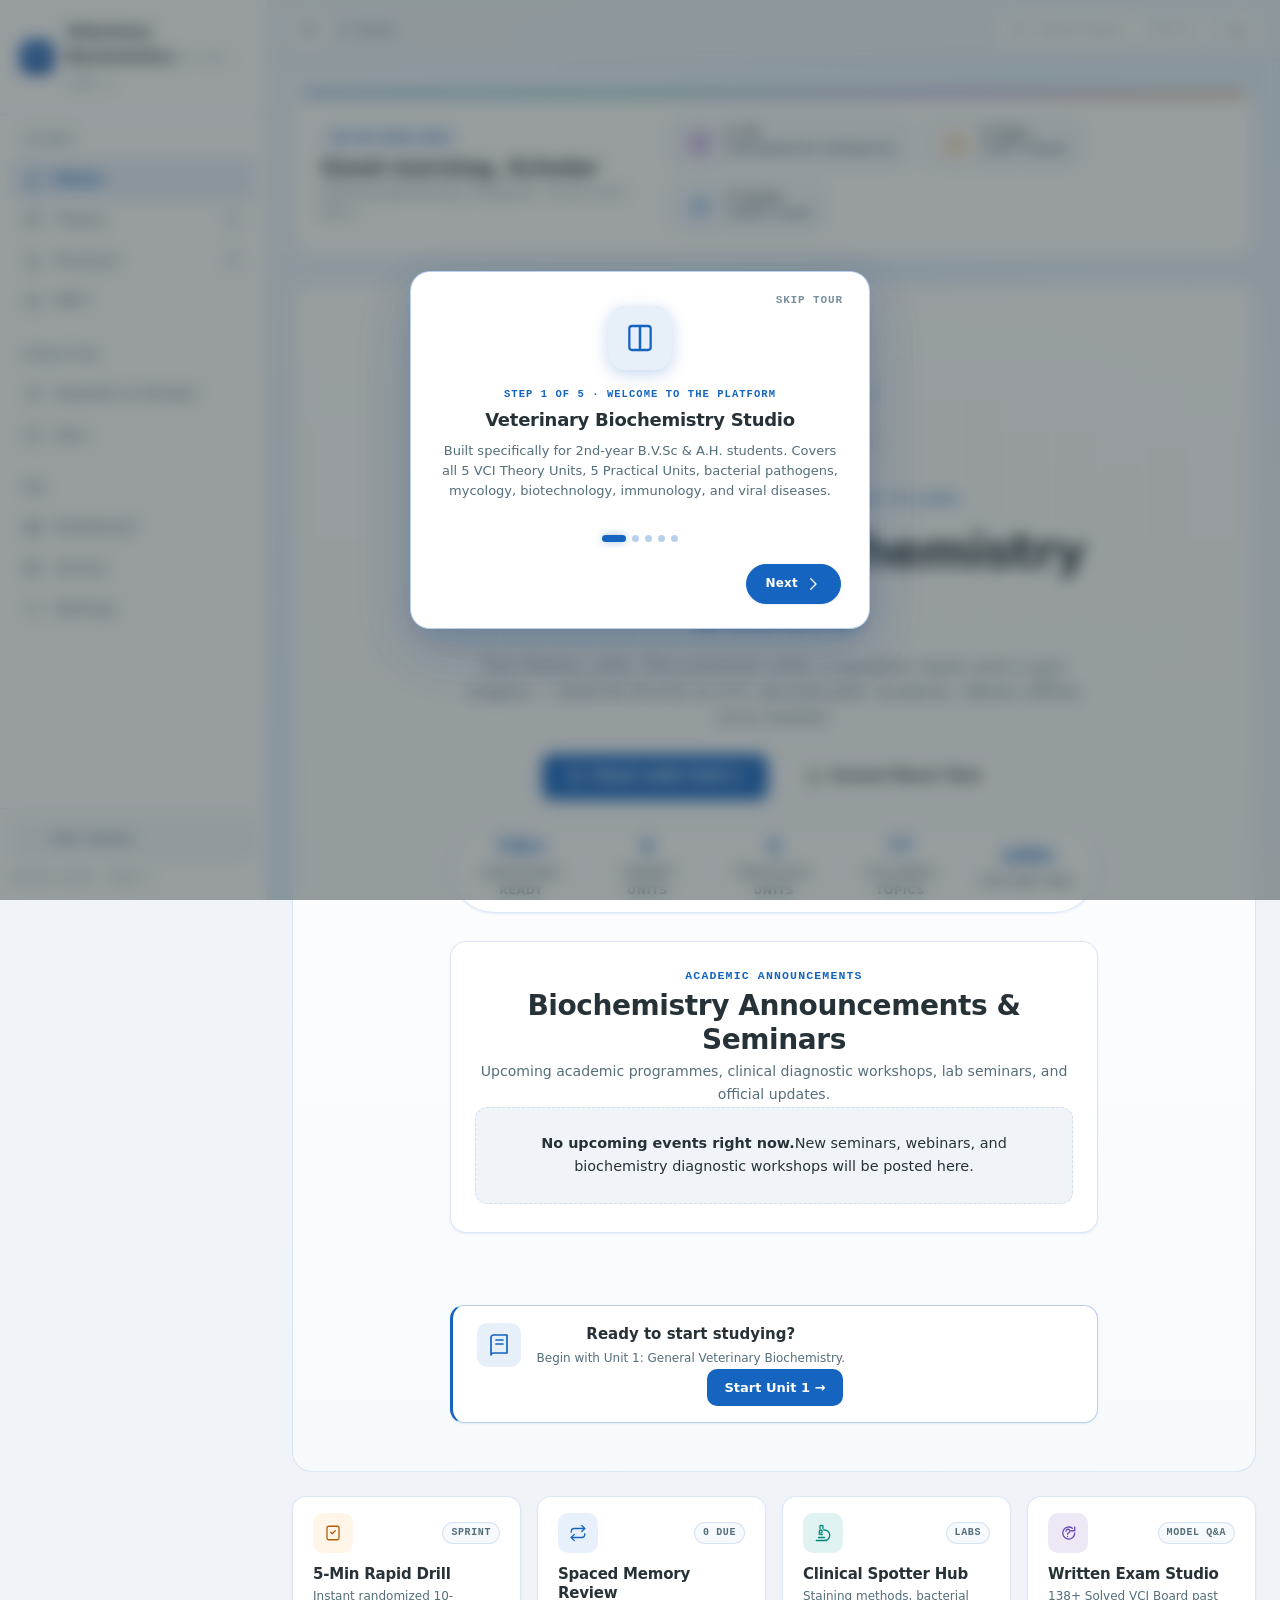
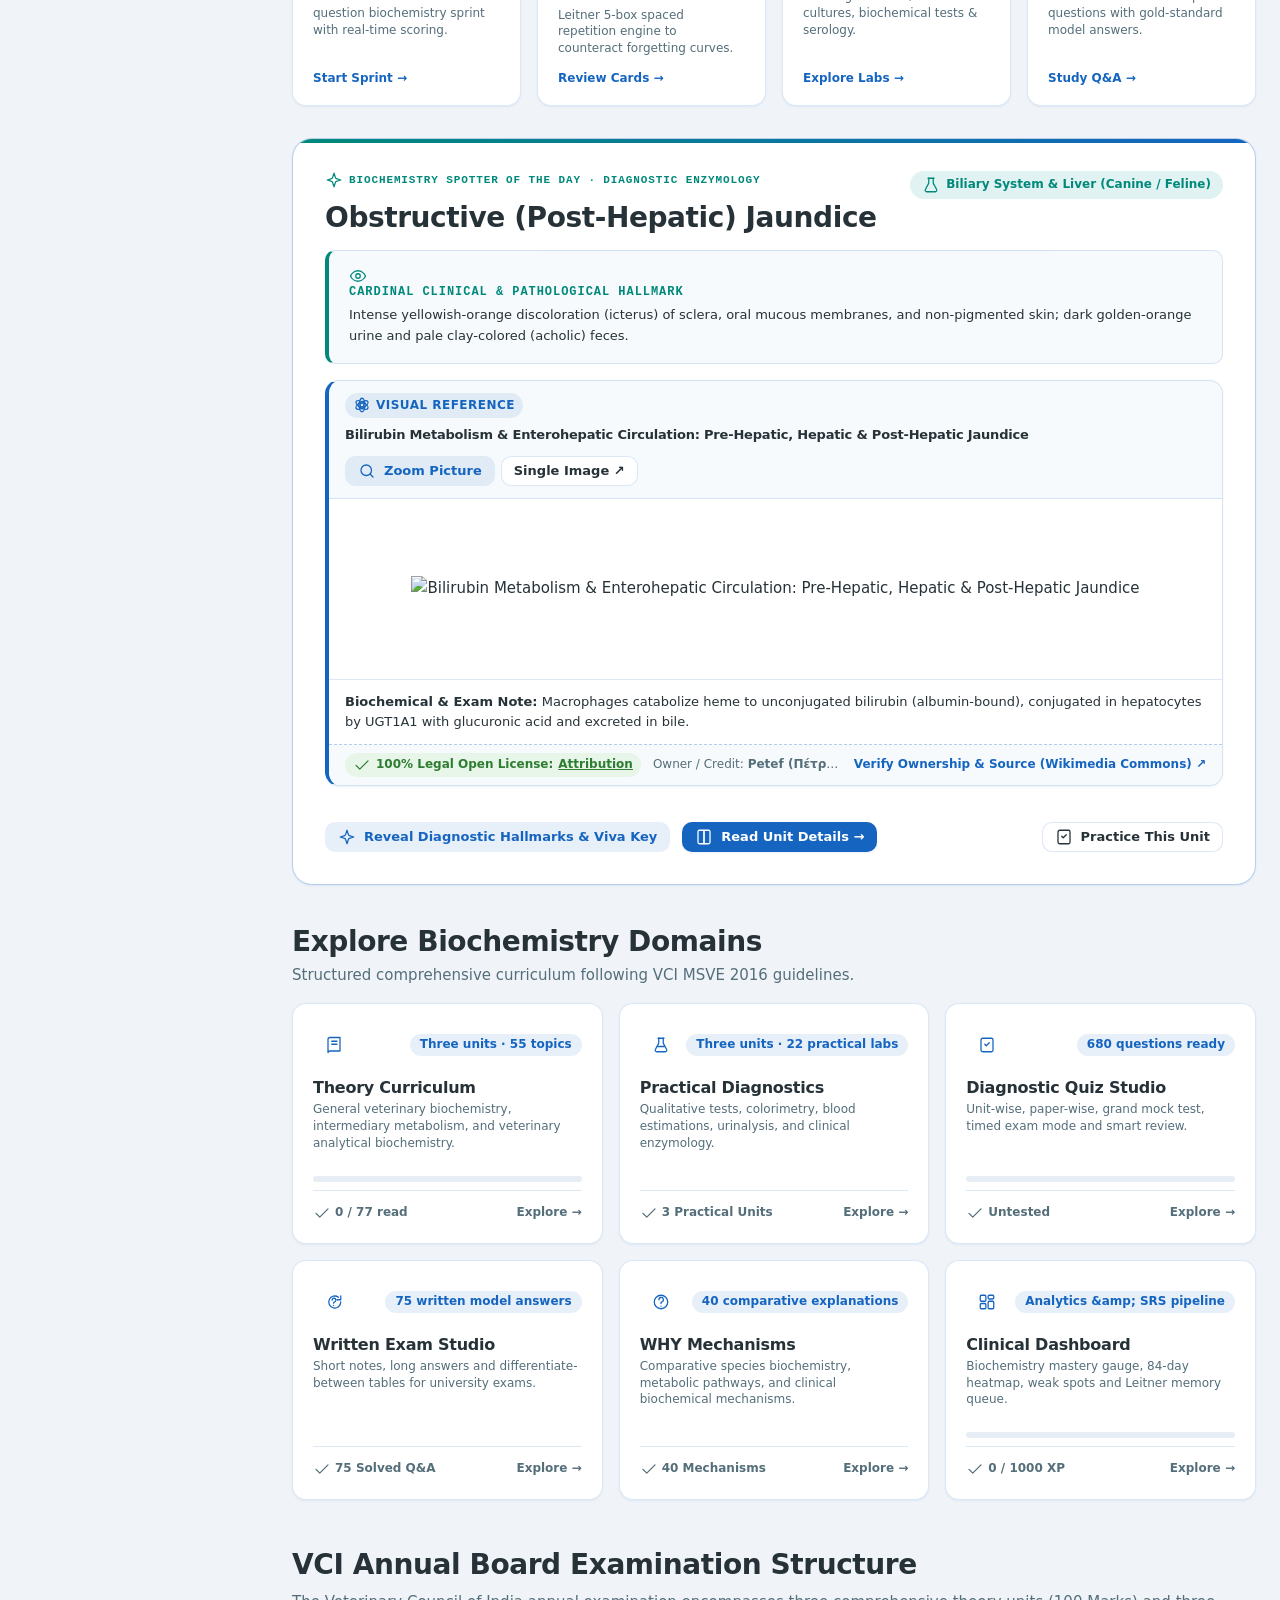
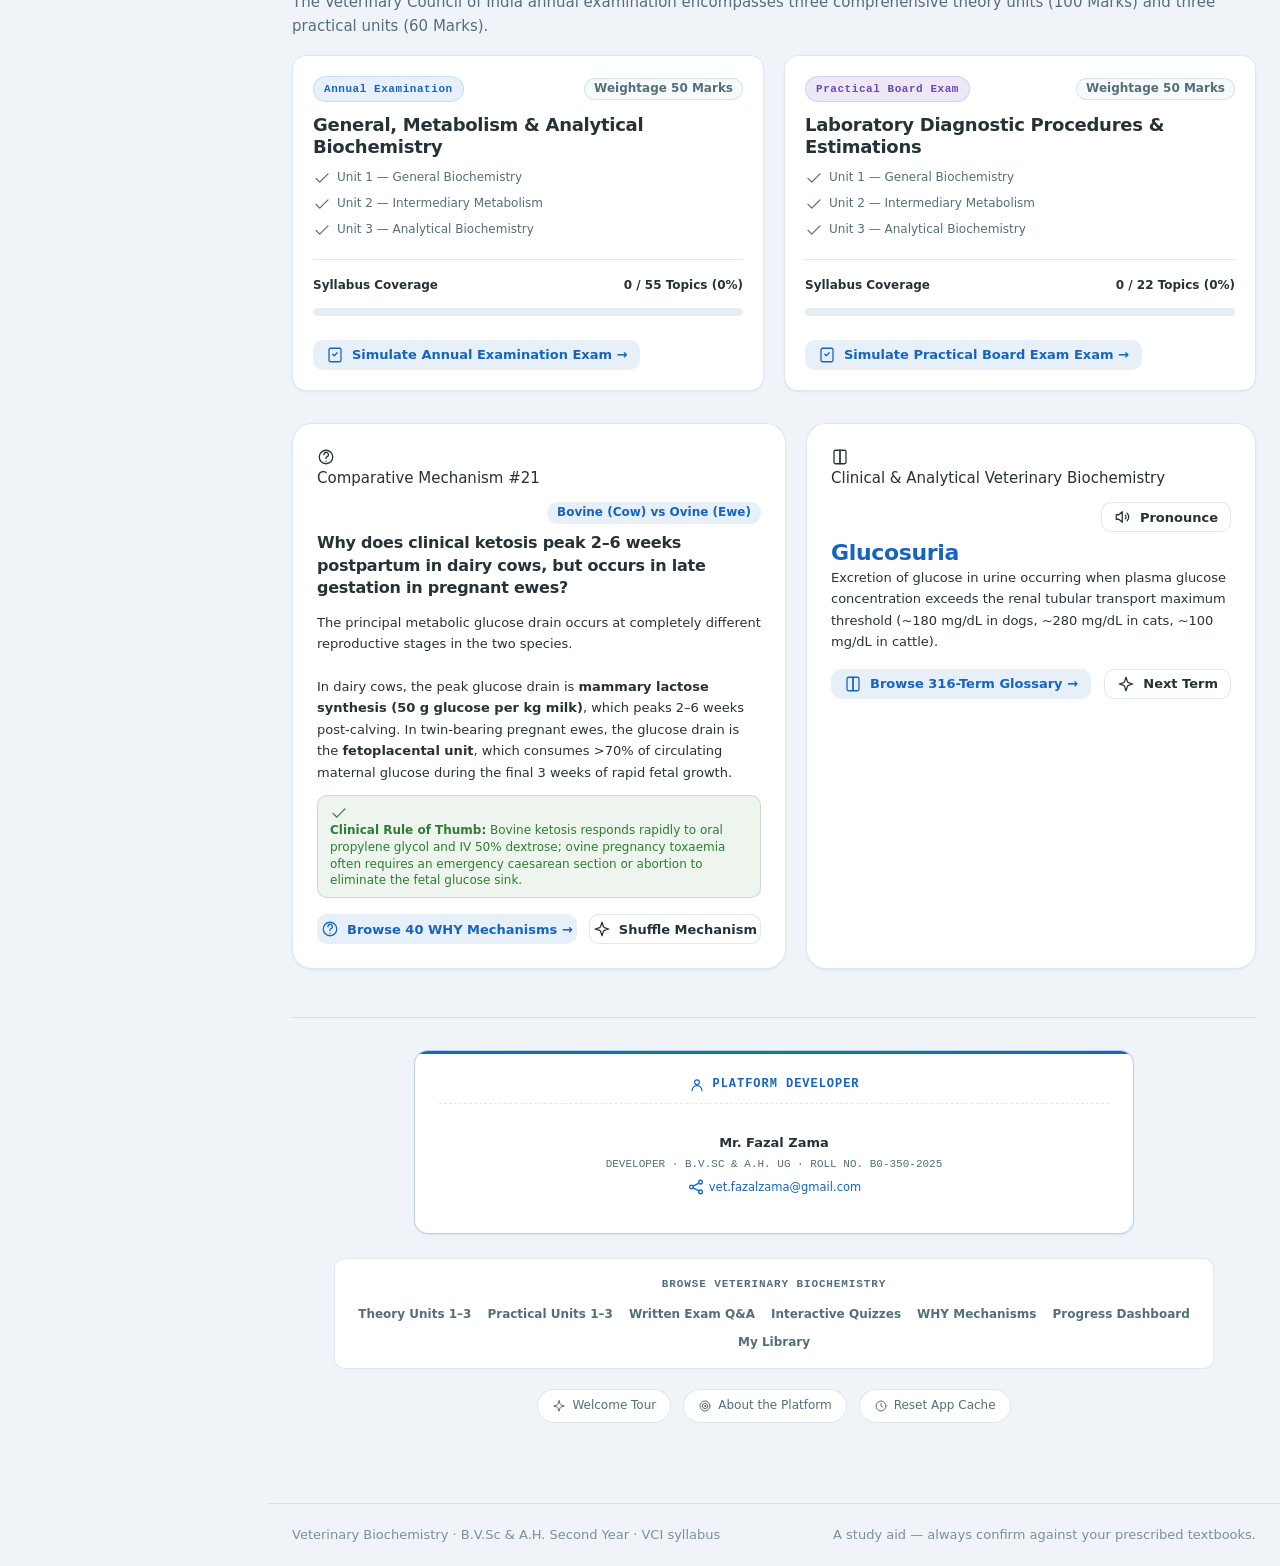
==== commit 831c6f72: "Implement Option 1: Cross-Device Cloud Sync with CRDT merging, live SSE, and QR code pairing" ====
--- a/index.html
+++ b/index.html
@@ -36,7 +36,7 @@
 
 <link rel="stylesheet" href="assets/css/tokens.css">
 <link rel="stylesheet" href="assets/css/main.css">
-<link rel="stylesheet" href="assets/css/sections.css?v=21">
+<link rel="stylesheet" href="assets/css/sections.css">
 <link rel="stylesheet" href="assets/css/deep-guide.css">
 <link rel="stylesheet" href="assets/css/events.css">
 <link rel="stylesheet" href="assets/css/animations.css">
@@ -237,6 +237,27 @@
 </div>
 
 <div class="toast" id="toast" role="status" aria-live="polite"></div>
+
+<!-- ==================== CLOUD SYNC & QR PAIRING MODAL ==================== -->
+<div class="sync-modal-overlay" id="sync-qr-modal" style="display:none;" onclick="if(event.target===this) app.closeSyncModal()">
+  <div class="sync-modal-card" role="dialog" aria-modal="true" aria-label="Device Pairing QR Code">
+    <button class="sync-modal-close" onclick="app.closeSyncModal()" aria-label="Close">&times;</button>
+    <div style="font-size:2.2rem; margin-bottom:6px;">📱</div>
+    <h3 style="margin:0; font-size:var(--fs-lg);">Scan with Your Mobile Phone</h3>
+    <p class="muted small mt-1">Open your phone's camera and point it at this QR code to link your phone and tablet instantly with zero typing.</p>
+    <div class="mt-3">
+      <img id="sync-qr-image" class="sync-qr-img" alt="Device Pairing QR Code" src="">
+    </div>
+    <div class="sync-pin-display mt-3">
+      <span class="small muted">Or enter this 6-Digit PIN on your phone:</span>
+      <div class="sync-pin-big" id="sync-qr-pin">---</div>
+    </div>
+    <div class="mt-4 row" style="justify-content:center; gap:10px;">
+      <button class="btn btn--sm btn--soft" type="button" onclick="app.copySyncLink()">📋 Copy Link</button>
+      <button class="btn btn--sm btn--primary" type="button" onclick="app.closeSyncModal()">Done</button>
+    </div>
+  </div>
+</div>
 
 <!-- ==================== SCRIPTS ====================
      ORDER MATTERS.
@@ -257,12 +278,13 @@
 <script src="data/events-data.js"></script>
 
 <script src="js/store.js"></script>
-<script src="js/quiz.js?v=21"></script>
-<script src="js/dashboard.js?v=21"></script>
+<script src="js/quiz.js"></script>
+<script src="js/dashboard.js"></script>
 <script src="js/glossary.js"></script>
 <script src="js/search.js"></script>
 <script src="js/deep-guide.js"></script>
 <script src="js/events.js"></script>
+<script src="js/sync.js"></script>
 <script src="js/app.js"></script>
 
 <script>
--- a/assets/css/sections.css
+++ b/assets/css/sections.css
@@ -6858,3 +6858,381 @@
 .dash-v2-vault-icon { font-size: 1.5rem; margin-bottom: 4px; }
 .dash-v2-vault-val { font-size: 1.6rem; font-weight: 800; color: var(--text); }
 .dash-v2-vault-name { font-size: var(--fs-xs); font-weight: 700; color: var(--text-muted); margin-top: 2px; }
+
+
+/* Submit Button Styles */
+.quiz-hud-submit-btn {
+  background: linear-gradient(135deg, #10b981 0%, #059669 100%) !important;
+  color: #fff !important;
+  border: none !important;
+  font-weight: 750 !important;
+  padding: 4px 12px !important;
+  border-radius: var(--r-full) !important;
+  box-shadow: 0 2px 8px rgba(16, 185, 129, 0.35) !important;
+  cursor: pointer;
+  transition: transform 0.12s ease, box-shadow 0.12s ease !important;
+}
+
+.quiz-hud-submit-btn:hover {
+  transform: translateY(-1px);
+  box-shadow: 0 4px 12px rgba(16, 185, 129, 0.5) !important;
+}
+
+.quiz-dock-submit-btn {
+  border-color: rgba(16, 185, 129, 0.45) !important;
+  color: #059669 !important;
+  font-weight: 750 !important;
+  background: rgba(16, 185, 129, 0.1) !important;
+  padding: 6px 14px !important;
+  border-radius: var(--r-lg) !important;
+  cursor: pointer;
+  transition: all 0.14s ease !important;
+}
+
+.quiz-dock-submit-btn:hover {
+  background: #10b981 !important;
+  color: #fff !important;
+  border-color: #10b981 !important;
+  transform: translateY(-1px);
+}
+
+.quiz-full-submit-btn {
+  background: linear-gradient(135deg, rgba(16, 185, 129, 0.12), rgba(37, 99, 235, 0.12)) !important;
+  border: 1.5px solid rgba(16, 185, 129, 0.4) !important;
+  font-weight: 800 !important;
+  font-size: var(--fs-sm) !important;
+  color: var(--text) !important;
+  padding: 13px !important;
+  border-radius: var(--r-xl) !important;
+  cursor: pointer;
+  transition: all 0.15s ease !important;
+}
+
+.quiz-full-submit-btn:hover {
+  border-color: #10b981 !important;
+  background: rgba(16, 185, 129, 0.22) !important;
+  transform: translateY(-1px);
+  box-shadow: 0 4px 14px rgba(16, 185, 129, 0.2);
+}
+
+/* ============================================================
+   CROSS-DEVICE CLOUD SYNC & DEVICE LINK
+   ============================================================ */
+.card--sync {
+  border: 1.5px solid rgba(59, 130, 246, 0.25) !important;
+  background: linear-gradient(180deg, var(--surface) 0%, rgba(59, 130, 246, 0.03) 100%) !important;
+  position: relative;
+  overflow: hidden;
+}
+
+.sync-card-head {
+  display: flex;
+  align-items: flex-start;
+  justify-content: space-between;
+  gap: 16px;
+}
+
+.sync-card-head__left {
+  display: flex;
+  align-items: flex-start;
+  gap: 14px;
+}
+
+.sync-card-icon {
+  font-size: 2rem;
+  line-height: 1;
+  background: rgba(59, 130, 246, 0.12);
+  width: 48px;
+  height: 48px;
+  border-radius: var(--r-xl);
+  display: flex;
+  align-items: center;
+  justify-content: center;
+  flex-shrink: 0;
+}
+
+.sync-card-title-row {
+  display: flex;
+  align-items: center;
+  gap: 10px;
+  flex-wrap: wrap;
+}
+
+.sync-badge {
+  display: inline-flex;
+  align-items: center;
+  gap: 6px;
+  font-size: var(--fs-xs);
+  font-weight: 750;
+  padding: 3px 10px;
+  border-radius: var(--r-full);
+}
+
+.sync-badge--live {
+  background: rgba(16, 185, 129, 0.12);
+  color: #059669;
+  border: 1px solid rgba(16, 185, 129, 0.3);
+}
+
+.sync-badge--live .sync-dot {
+  background: #10b981;
+}
+
+.sync-badge--off {
+  background: rgba(156, 163, 175, 0.15);
+  color: var(--text-muted);
+  border: 1px solid rgba(156, 163, 175, 0.25);
+}
+
+.sync-badge--off .sync-dot {
+  background: #9ca3af;
+}
+
+.sync-badge--syncing {
+  background: rgba(59, 130, 246, 0.15);
+  color: #2563eb;
+  border: 1px solid rgba(59, 130, 246, 0.3);
+}
+
+.sync-badge--syncing .sync-dot {
+  background: #3b82f6;
+}
+
+.sync-badge--warn {
+  background: rgba(245, 158, 11, 0.15);
+  color: #d97706;
+  border: 1px solid rgba(245, 158, 11, 0.3);
+}
+
+.sync-badge--warn .sync-dot {
+  background: #f59e0b;
+}
+
+.sync-badge--error {
+  background: rgba(239, 68, 68, 0.15);
+  color: #dc2626;
+  border: 1px solid rgba(239, 68, 68, 0.3);
+}
+
+.sync-badge--error .sync-dot {
+  background: #ef4444;
+}
+
+.sync-dot {
+  width: 7px;
+  height: 7px;
+  border-radius: 50%;
+  display: inline-block;
+}
+
+.sync-pulse {
+  animation: syncPulse 1.2s infinite ease-in-out;
+}
+
+@keyframes syncPulse {
+  0%, 100% { transform: scale(1); opacity: 1; }
+  50% { transform: scale(1.4); opacity: 0.6; }
+}
+
+.sync-inputs-grid {
+  display: grid;
+  grid-template-columns: repeat(auto-fit, minmax(260px, 1fr));
+  gap: 14px;
+}
+
+.sync-input-col {
+  display: flex;
+  flex-direction: column;
+  gap: 4px;
+}
+
+.sync-label {
+  font-size: var(--fs-xs);
+  font-weight: 700;
+  color: var(--text);
+}
+
+.sync-input {
+  width: 100%;
+  padding: 8px 12px;
+  font-size: var(--fs-sm);
+  border: 1px solid var(--border);
+  border-radius: var(--r-md);
+  background: var(--bg);
+  color: var(--text);
+  font-family: inherit;
+  transition: border-color 0.15s ease, box-shadow 0.15s ease;
+}
+
+.sync-input:focus {
+  outline: none;
+  border-color: #3b82f6;
+  box-shadow: 0 0 0 3px rgba(59, 130, 246, 0.15);
+}
+
+.sync-input--pin {
+  font-family: var(--font-mono, monospace);
+  font-weight: 750;
+  letter-spacing: 1.5px;
+  text-align: center;
+  font-size: 1rem;
+}
+
+.sync-pin-group, .sync-db-input-group {
+  display: flex;
+  gap: 8px;
+}
+
+.sync-guide-toggle-row {
+  margin-top: 4px;
+}
+
+.sync-guide-toggle {
+  color: #2563eb;
+  font-weight: 600;
+  text-decoration: none;
+  cursor: pointer;
+}
+
+.sync-guide-toggle:hover {
+  text-decoration: underline;
+}
+
+.sync-guide-drawer {
+  margin-top: 10px;
+  animation: fadeIn 0.18s ease;
+}
+
+.sync-guide-box {
+  background: rgba(59, 130, 246, 0.05);
+  border: 1px dashed rgba(59, 130, 246, 0.35);
+  border-radius: var(--r-lg);
+  padding: 14px 16px;
+}
+
+.sync-guide-title {
+  font-weight: 750;
+  font-size: var(--fs-sm);
+  color: var(--text);
+  margin-bottom: 8px;
+}
+
+.sync-guide-list {
+  margin: 0;
+  padding-left: 20px;
+  font-size: var(--fs-xs);
+  color: var(--text-muted);
+  line-height: 1.7;
+}
+
+.sync-guide-list code {
+  background: var(--surface);
+  padding: 1px 5px;
+  border-radius: var(--r-sm);
+  border: 1px solid var(--border);
+  font-family: var(--font-mono, monospace);
+  color: var(--text);
+}
+
+.sync-actions-row {
+  display: flex;
+  align-items: center;
+  justify-content: space-between;
+  gap: 12px;
+  flex-wrap: wrap;
+  border-top: 1px solid var(--border);
+}
+
+.sync-actions-left {
+  display: flex;
+  gap: 8px;
+  flex-wrap: wrap;
+}
+
+.sync-feedback-msg {
+  padding: 8px 12px;
+  border-radius: var(--r-md);
+  font-weight: 600;
+}
+
+.sync-feedback-msg.is-ok {
+  background: rgba(16, 185, 129, 0.12);
+  color: #059669;
+  border: 1px solid rgba(16, 185, 129, 0.3);
+}
+
+.sync-feedback-msg.is-err {
+  background: rgba(239, 68, 68, 0.12);
+  color: #dc2626;
+  border: 1px solid rgba(239, 68, 68, 0.3);
+}
+
+/* QR Code Pairing Modal */
+.sync-modal-overlay {
+  position: fixed;
+  inset: 0;
+  background: rgba(0, 0, 0, 0.6);
+  backdrop-filter: blur(4px);
+  z-index: 9999;
+  display: flex;
+  align-items: center;
+  justify-content: center;
+  padding: 16px;
+}
+
+.sync-modal-card {
+  background: var(--surface);
+  border: 1px solid var(--border);
+  border-radius: var(--r-2xl);
+  max-width: 420px;
+  width: 100%;
+  padding: 24px;
+  box-shadow: 0 20px 40px rgba(0, 0, 0, 0.25);
+  position: relative;
+  text-align: center;
+  animation: scaleUp 0.15s ease;
+}
+
+.sync-modal-close {
+  position: absolute;
+  top: 12px;
+  right: 14px;
+  background: transparent;
+  border: none;
+  font-size: 1.5rem;
+  color: var(--text-muted);
+  cursor: pointer;
+  line-height: 1;
+}
+
+.sync-modal-close:hover {
+  color: var(--text);
+}
+
+.sync-qr-img {
+  width: 220px;
+  height: 220px;
+  border-radius: var(--r-lg);
+  border: 2px solid var(--border);
+  background: #fff;
+  padding: 8px;
+  margin: 0 auto;
+  box-shadow: 0 4px 12px rgba(0, 0, 0, 0.08);
+}
+
+.sync-pin-display {
+  background: var(--bg);
+  border-radius: var(--r-lg);
+  padding: 10px;
+  border: 1px dashed var(--border);
+}
+
+.sync-pin-big {
+  font-family: var(--font-mono, monospace);
+  font-size: 1.6rem;
+  font-weight: 800;
+  letter-spacing: 3px;
+  color: #2563eb;
+  margin-top: 4px;
+}
+
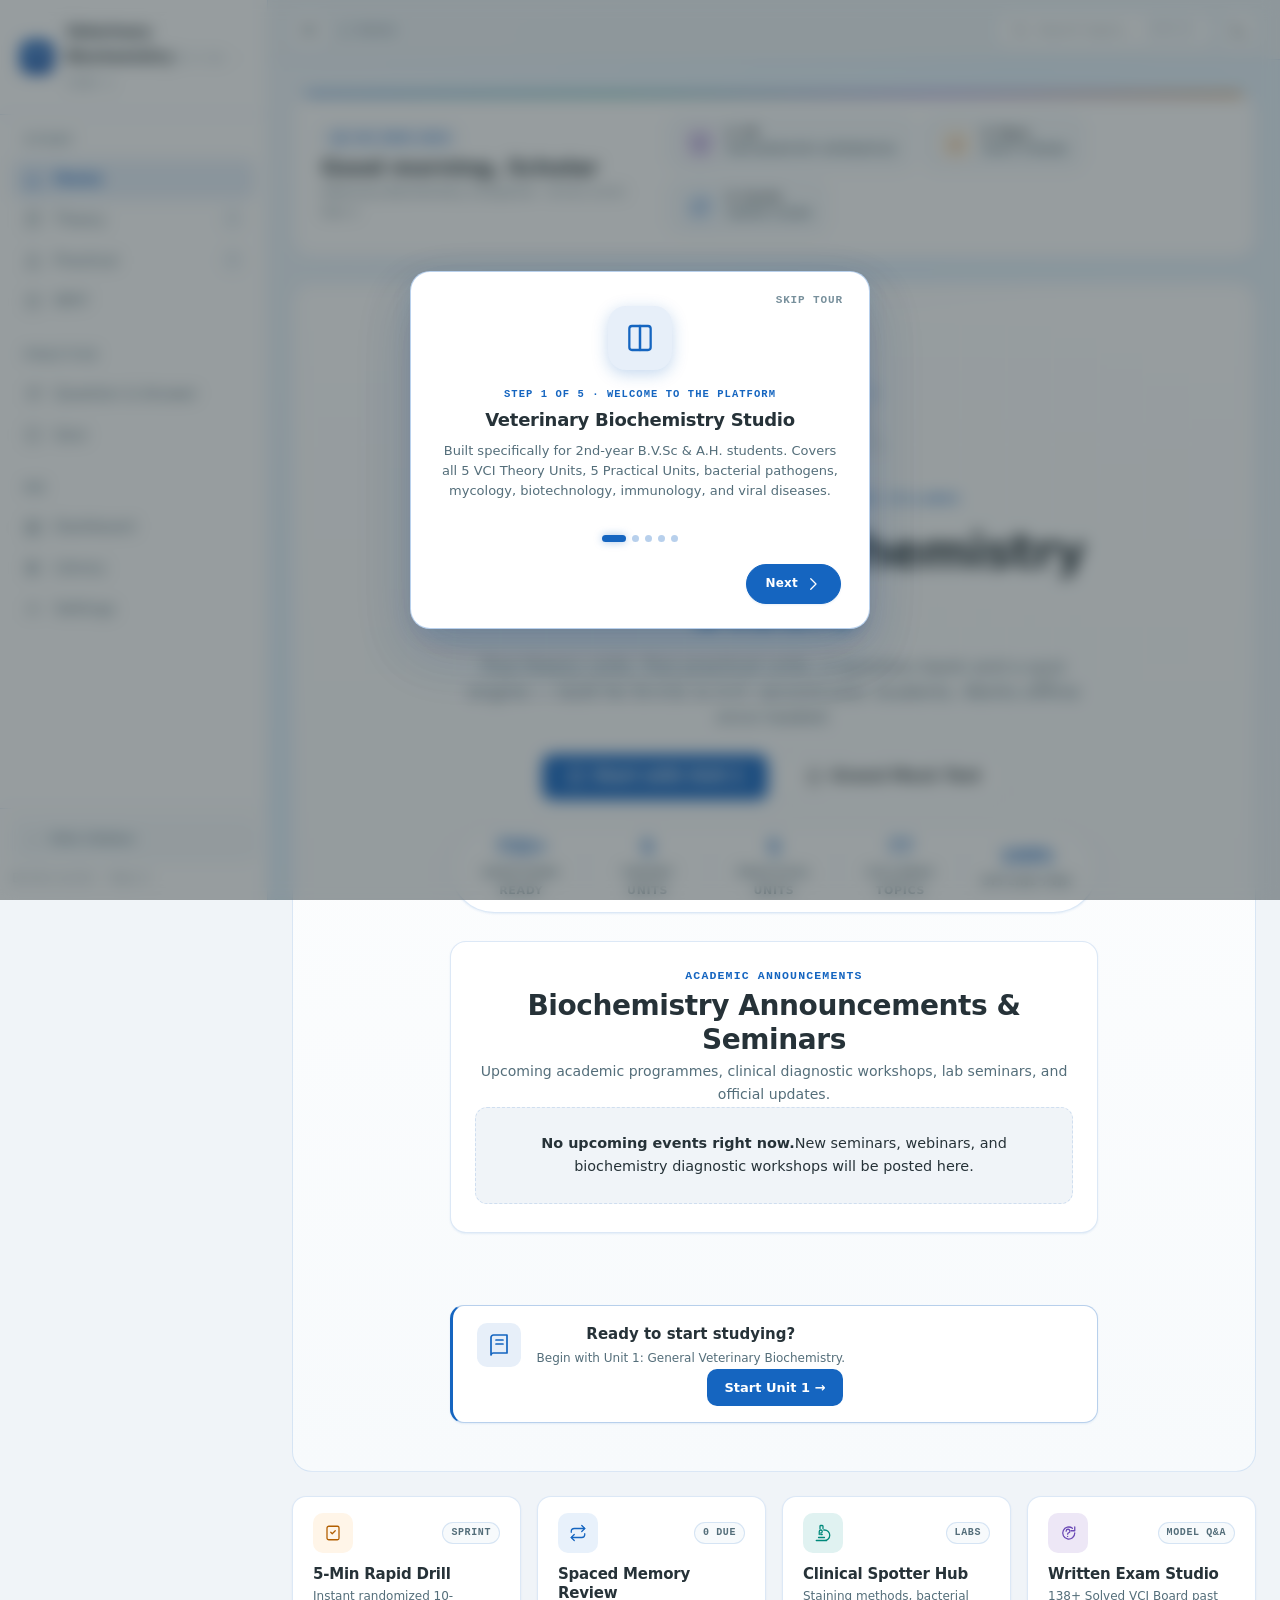
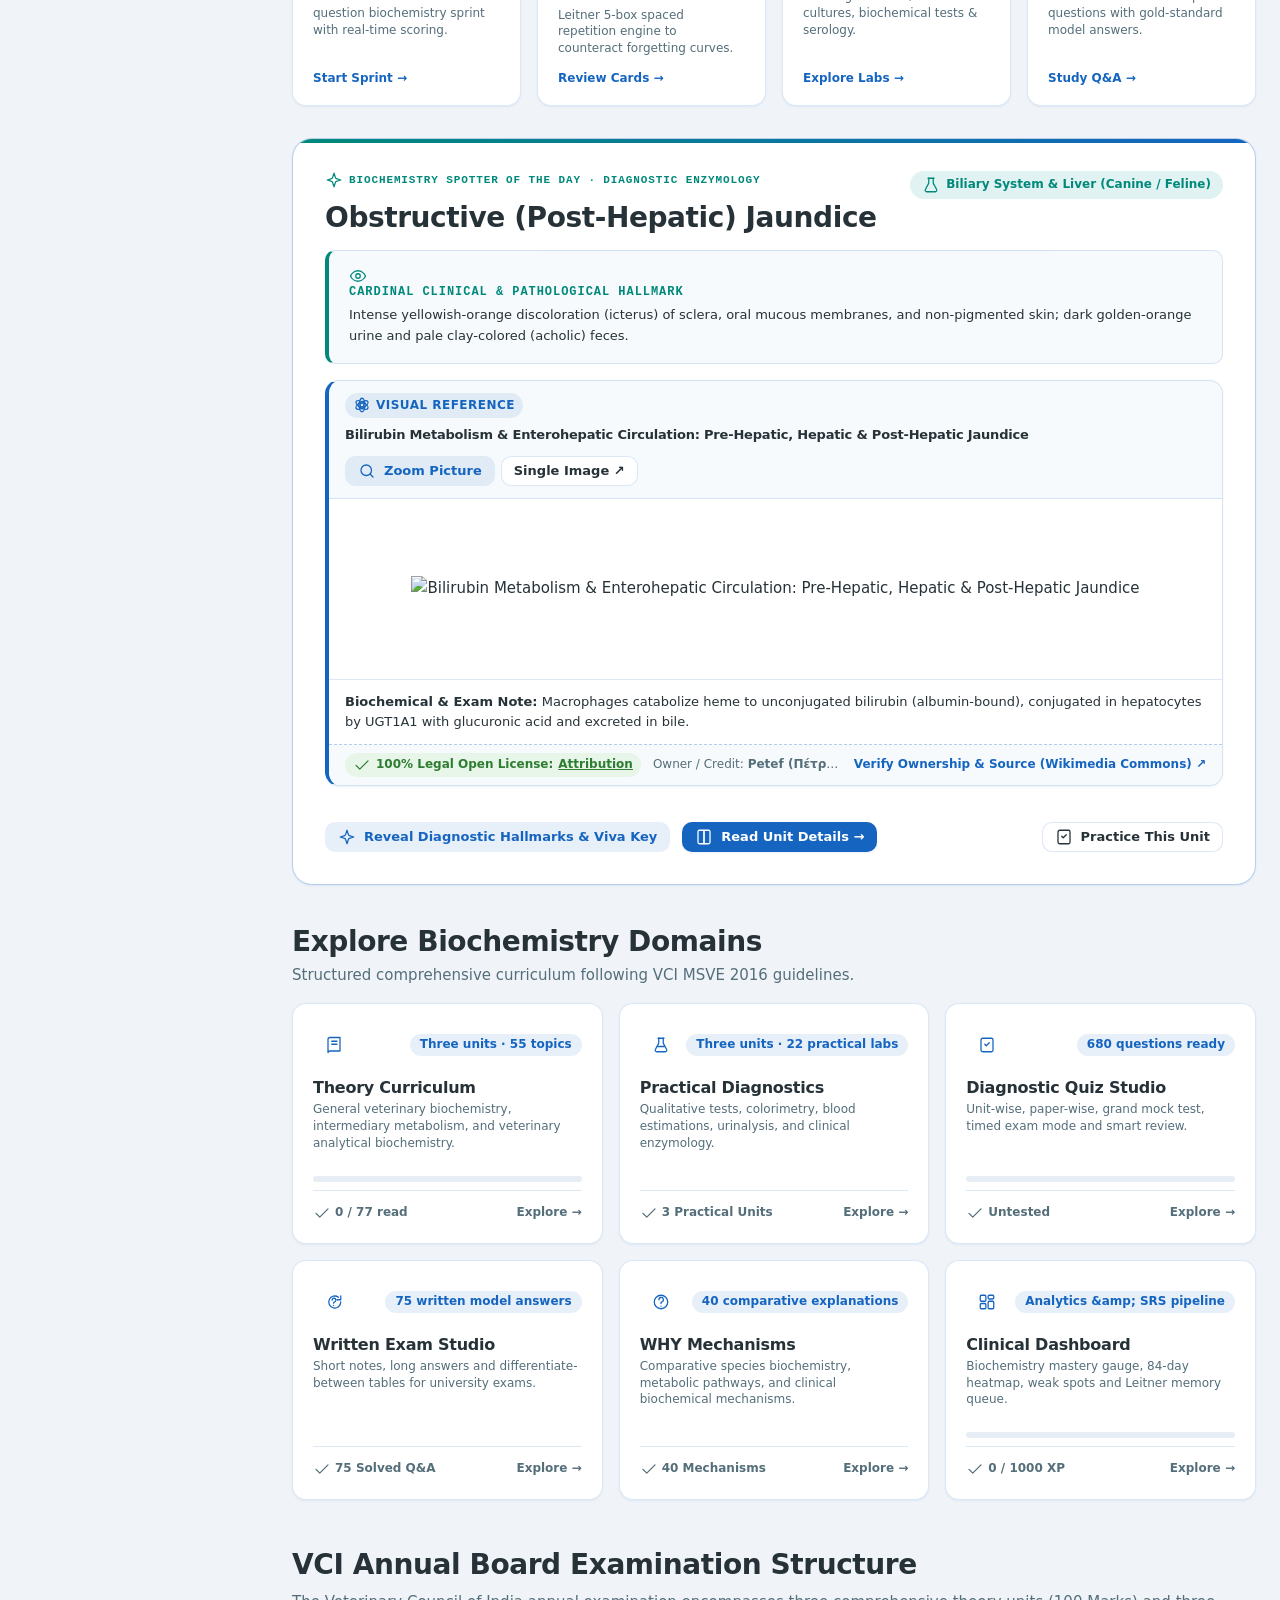
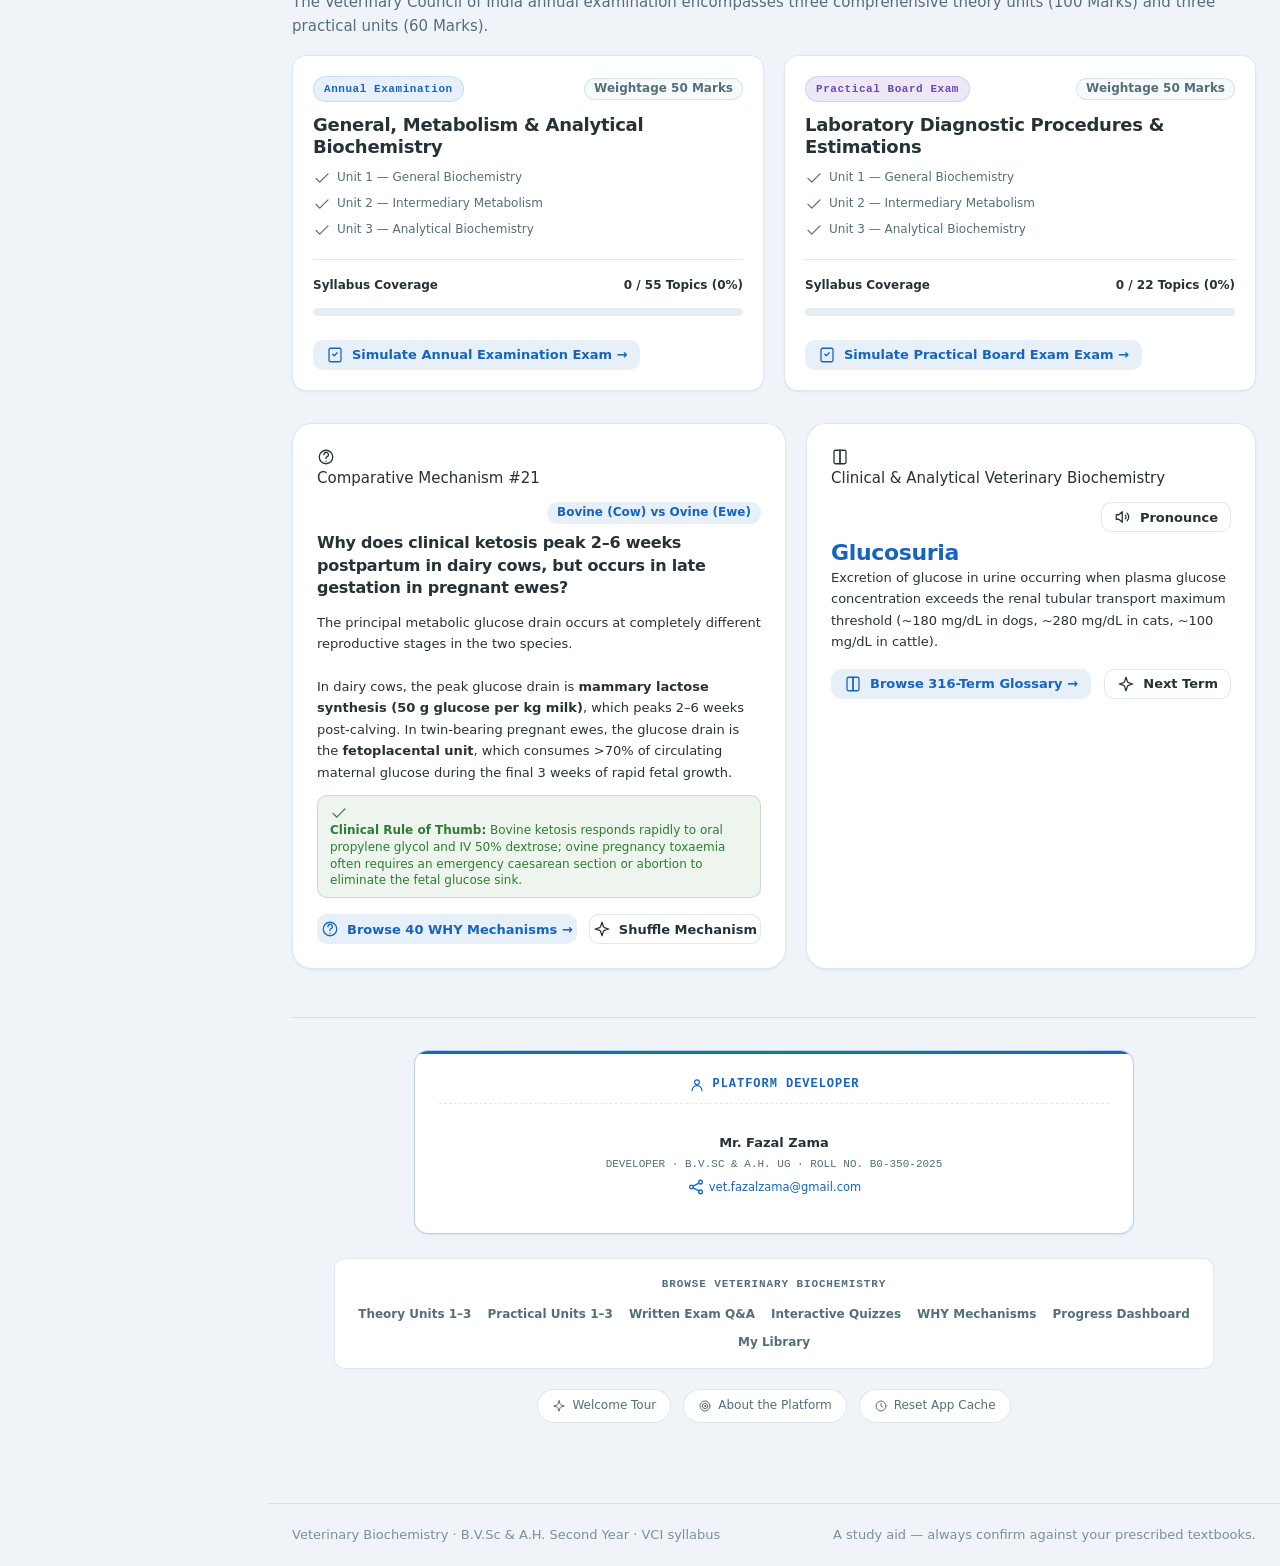
==== commit a25f5388: "feat(sync): embed default Firebase Realtime DB URL and auto-fill cross-device sync" ====
--- a/index.html
+++ b/index.html
@@ -255,6 +255,23 @@
     <div class="mt-4 row" style="justify-content:center; gap:10px;">
       <button class="btn btn--sm btn--soft" type="button" onclick="app.copySyncLink()">📋 Copy Link</button>
       <button class="btn btn--sm btn--primary" type="button" onclick="app.closeSyncModal()">Done</button>
+    </div>
+  </div>
+</div>
+
+<!-- ==================== UNIVERSAL PASTE MODAL ==================== -->
+<div class="sync-modal-overlay" id="sync-paste-modal" style="display:none;" onclick="if(event.target===this) app.closePasteModal()">
+  <div class="sync-modal-card" style="max-width:440px; text-align:left;">
+    <button class="sync-modal-close" onclick="app.closePasteModal()" aria-label="Close">&times;</button>
+    <div style="font-size:1.8rem; margin-bottom:4px;">📋</div>
+    <h3 style="margin:0; font-size:var(--fs-md);" id="sync-paste-modal-title">Paste Details</h3>
+    <p class="muted small mt-1">Paste your text into the box below (right-click or long-press and tap Paste), then click Apply:</p>
+    <div class="mt-3">
+      <textarea id="sync-paste-modal-input" class="sync-input" rows="3" style="width:100%; font-family:var(--font-mono); resize:none;" placeholder="Paste here..."></textarea>
+    </div>
+    <div class="mt-3 row" style="justify-content:flex-end; gap:8px;">
+      <button class="btn btn--sm btn--ghost" type="button" onclick="app.closePasteModal()">Cancel</button>
+      <button class="btn btn--sm btn--primary" type="button" id="sync-paste-modal-confirm">Apply &amp; Fill</button>
     </div>
   </div>
 </div>
--- a/assets/css/sections.css
+++ b/assets/css/sections.css
@@ -7054,28 +7054,55 @@
 
 .sync-input {
   width: 100%;
-  padding: 8px 12px;
-  font-size: var(--fs-sm);
-  border: 1px solid var(--border);
-  border-radius: var(--r-md);
-  background: var(--bg);
-  color: var(--text);
-  font-family: inherit;
-  transition: border-color 0.15s ease, box-shadow 0.15s ease;
+  padding: 10px 14px !important;
+  font-size: 15px !important;
+  line-height: 1.4 !important;
+  border: 1.5px solid rgba(59, 130, 246, 0.4) !important;
+  border-radius: var(--r-md) !important;
+  background: #ffffff !important;
+  color: #0f172a !important;
+  font-family: inherit !important;
+  cursor: text !important;
+  user-select: text !important;
+  -webkit-user-select: text !important;
+  pointer-events: auto !important;
+  box-shadow: inset 0 1px 3px rgba(0, 0, 0, 0.05) !important;
+  transition: border-color 0.15s ease, box-shadow 0.15s ease !important;
+}
+
+:root[data-theme="dark"] .sync-input {
+  background: #1e293b !important;
+  color: #f8fafc !important;
+  border-color: rgba(148, 163, 184, 0.3) !important;
 }
 
 .sync-input:focus {
-  outline: none;
-  border-color: #3b82f6;
-  box-shadow: 0 0 0 3px rgba(59, 130, 246, 0.15);
+  outline: none !important;
+  border-color: #2563eb !important;
+  background: #ffffff !important;
+  box-shadow: 0 0 0 3px rgba(37, 99, 235, 0.25) !important;
+}
+
+:root[data-theme="dark"] .sync-input:focus {
+  background: #1e293b !important;
+  border-color: #60a5fa !important;
+  box-shadow: 0 0 0 3px rgba(96, 165, 250, 0.25) !important;
+}
+
+.sync-input::placeholder {
+  color: #94a3b8 !important;
+  font-style: italic !important;
+  font-weight: 400 !important;
+  opacity: 0.8 !important;
 }
 
 .sync-input--pin {
-  font-family: var(--font-mono, monospace);
-  font-weight: 750;
-  letter-spacing: 1.5px;
-  text-align: center;
-  font-size: 1rem;
+  font-family: var(--font-mono, monospace) !important;
+  font-weight: 800 !important;
+  letter-spacing: 2px !important;
+  text-align: center !important;
+  font-size: 1.15rem !important;
+  color: #2563eb !important;
 }
 
 .sync-pin-group, .sync-db-input-group {
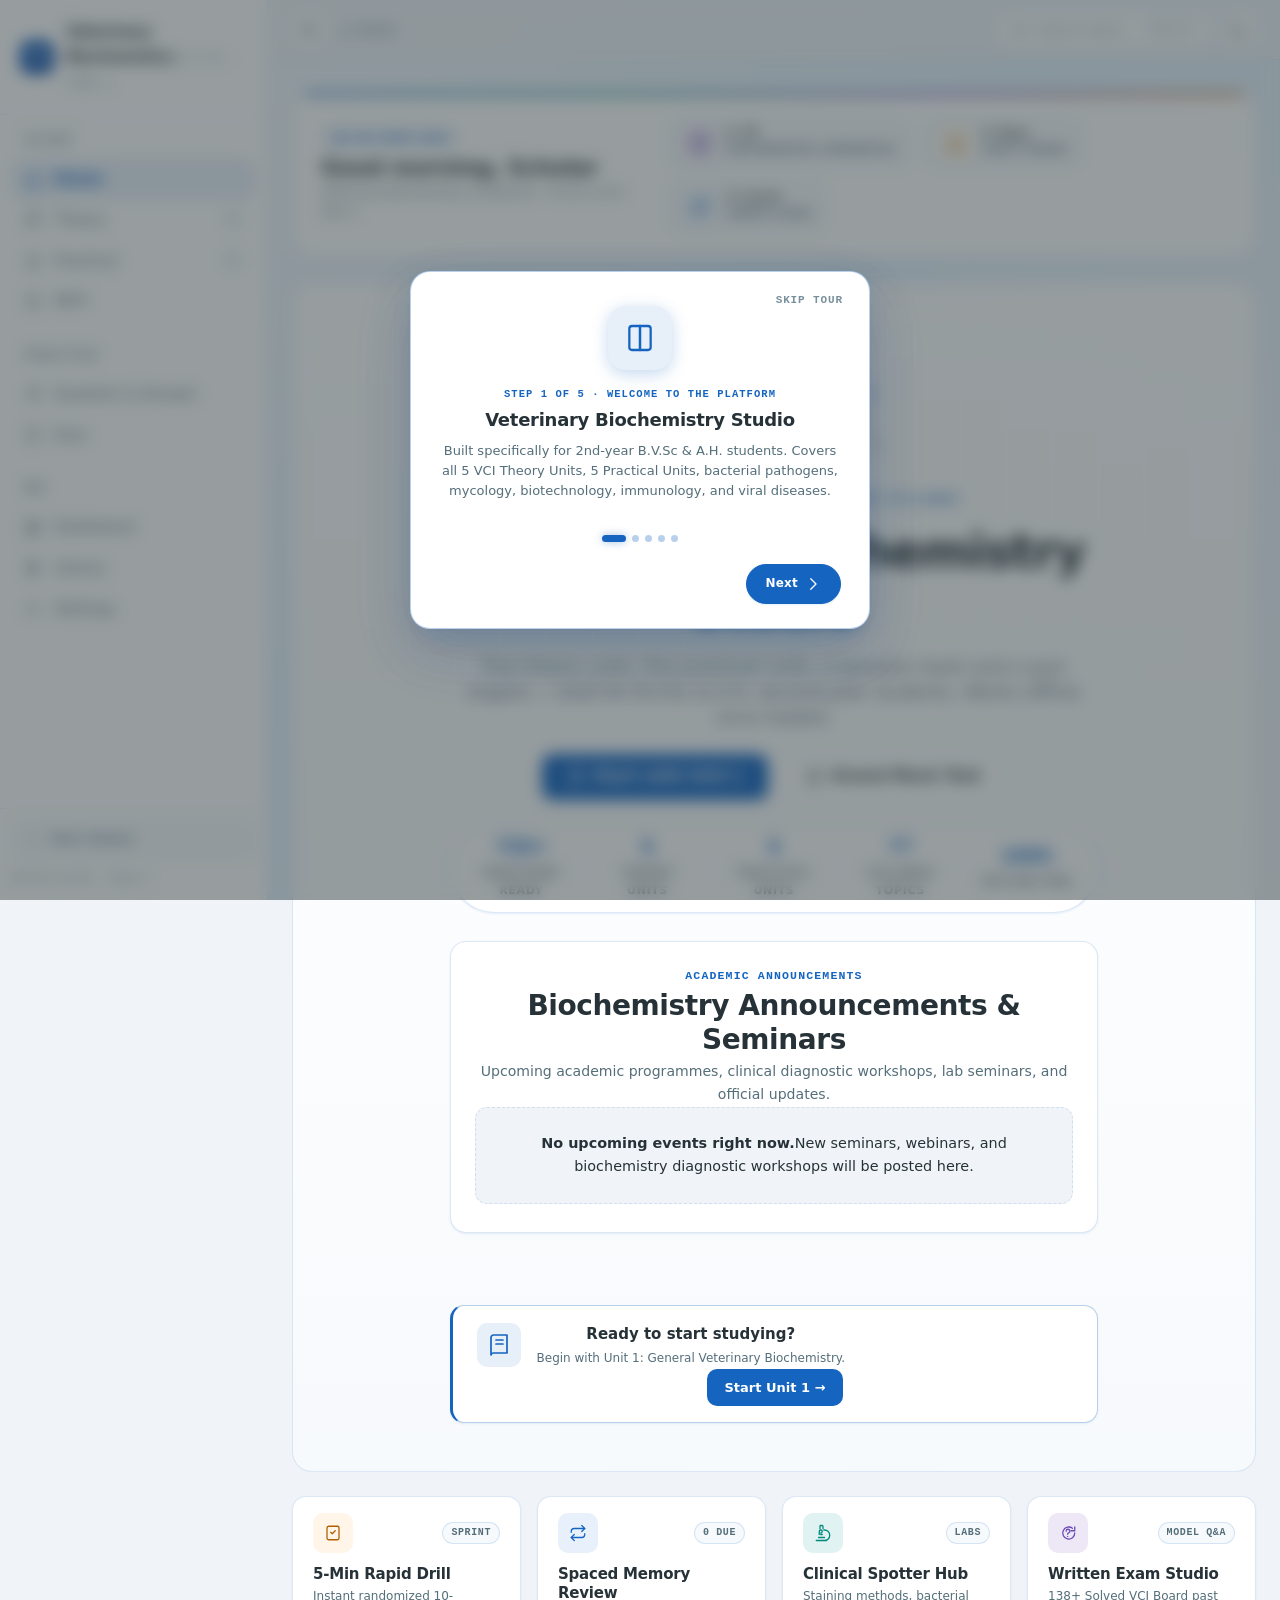
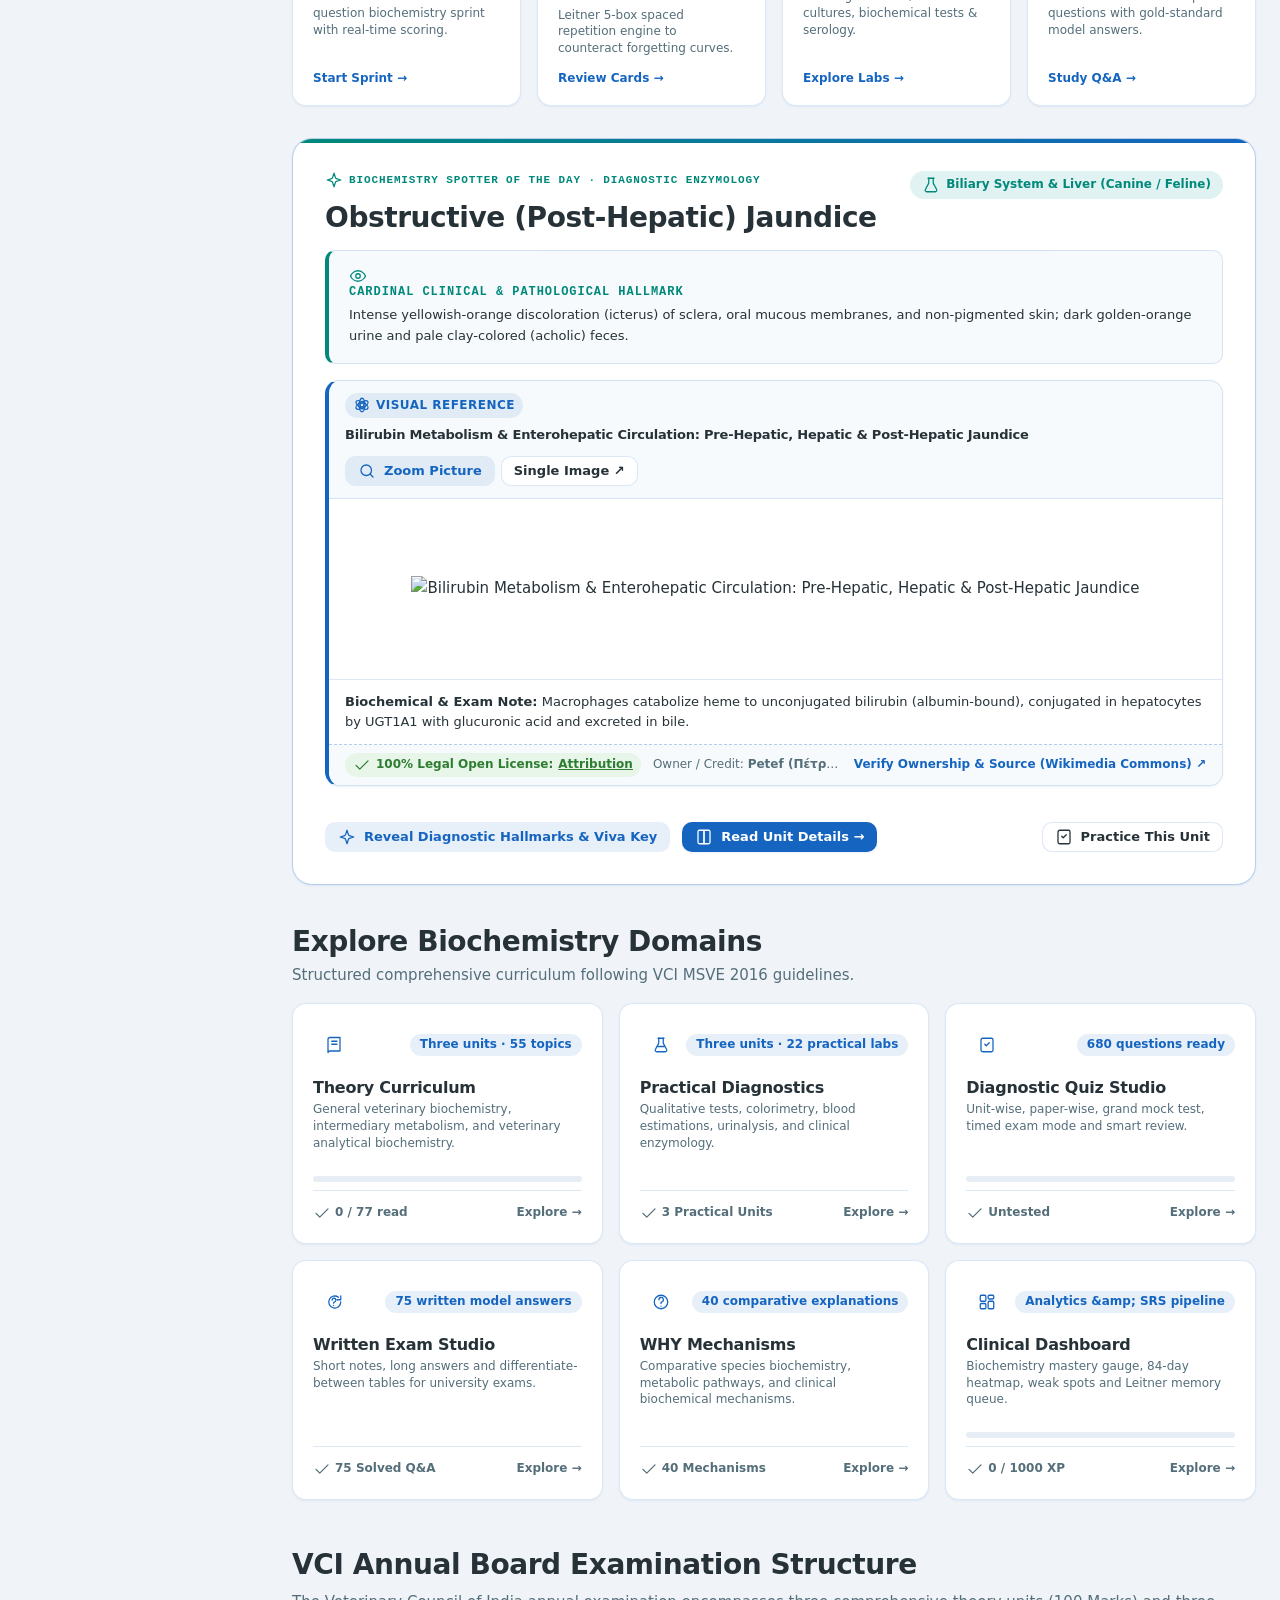
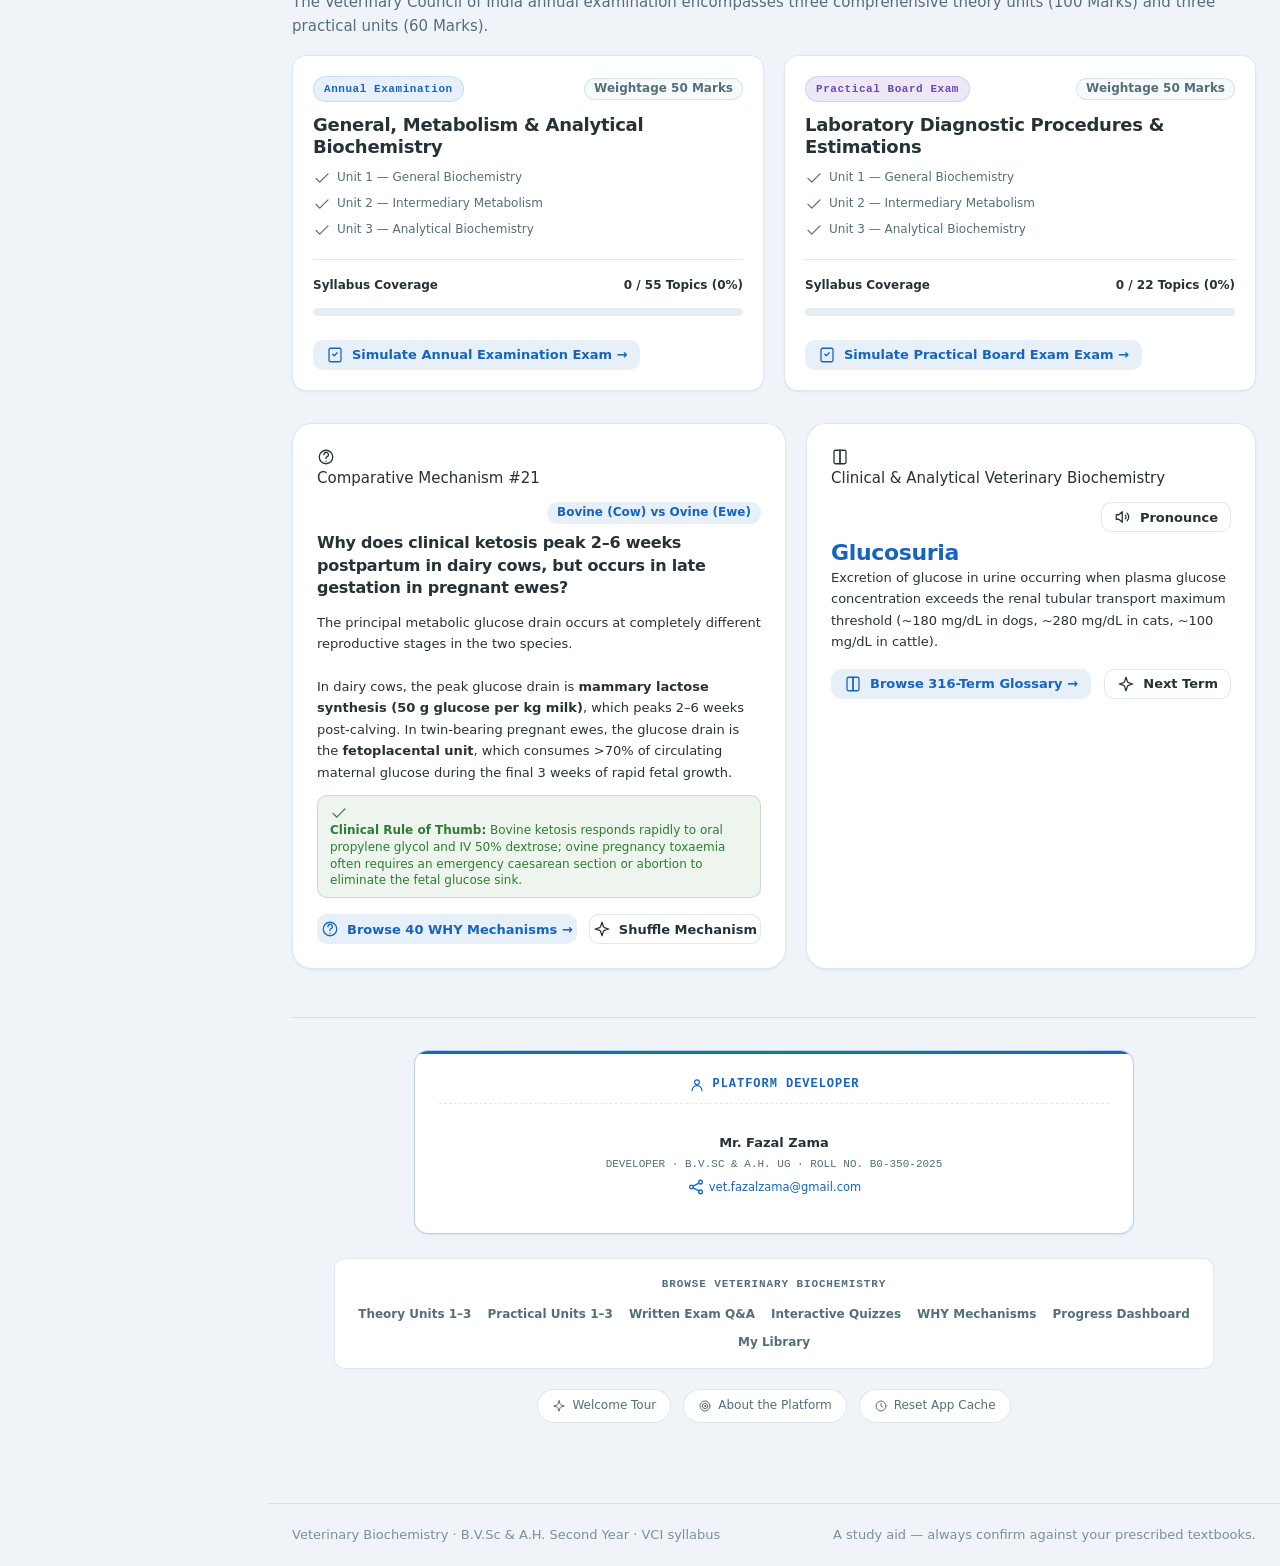
==== commit 1b1ad40b: "Add Edit/Type PIN keypad modal, editable QR modal PIN, and prevent input wipe" ====
--- a/index.html
+++ b/index.html
@@ -249,26 +249,55 @@
       <img id="sync-qr-image" class="sync-qr-img" alt="Device Pairing QR Code" src="">
     </div>
     <div class="sync-pin-display mt-3">
-      <span class="small muted">Or enter this 6-Digit PIN on your phone:</span>
-      <div class="sync-pin-big" id="sync-qr-pin">---</div>
+      <span class="small muted">Or type / edit your 6-Digit PIN here on both devices:</span>
+      <div class="row mt-2" style="gap:6px; justify-content:center;">
+        <input type="text" class="sync-input sync-input--pin" id="sync-qr-pin" style="max-width:180px;" placeholder="e.g. 749-218" autocomplete="off" autocorrect="off" autocapitalize="off" spellcheck="false">
+        <button class="btn btn--sm btn--soft" type="button" onclick="app.closeSyncModal(); document.getElementById('sync-paste-pin-btn') && document.getElementById('sync-paste-pin-btn').click();">🔢 Keypad</button>
+      </div>
     </div>
     <div class="mt-4 row" style="justify-content:center; gap:10px;">
       <button class="btn btn--sm btn--soft" type="button" onclick="app.copySyncLink()">📋 Copy Link</button>
-      <button class="btn btn--sm btn--primary" type="button" onclick="app.closeSyncModal()">Done</button>
-    </div>
-  </div>
-</div>
-
-<!-- ==================== UNIVERSAL PASTE MODAL ==================== -->
+      <button class="btn btn--sm btn--primary" type="button" onclick="app.saveModalPinAndClose()">💾 Save PIN &amp; Connect</button>
+    </div>
+  </div>
+</div>
+
+<!-- ==================== UNIVERSAL PASTE & QUICK ENTRY MODAL ==================== -->
 <div class="sync-modal-overlay" id="sync-paste-modal" style="display:none;" onclick="if(event.target===this) app.closePasteModal()">
-  <div class="sync-modal-card" style="max-width:440px; text-align:left;">
+  <div class="sync-modal-card" style="max-width:460px; text-align:left;" role="dialog" aria-modal="true" aria-label="Paste or Enter Details">
     <button class="sync-modal-close" onclick="app.closePasteModal()" aria-label="Close">&times;</button>
-    <div style="font-size:1.8rem; margin-bottom:4px;">📋</div>
-    <h3 style="margin:0; font-size:var(--fs-md);" id="sync-paste-modal-title">Paste Details</h3>
-    <p class="muted small mt-1">Paste your text into the box below (right-click or long-press and tap Paste), then click Apply:</p>
+    <div style="display:flex; align-items:center; gap:10px; margin-bottom:6px;">
+      <span style="font-size:1.7rem;">📋</span>
+      <h3 style="margin:0; font-size:var(--fs-md);" id="sync-paste-modal-title">Paste or Enter Details</h3>
+    </div>
+    <p class="muted small mt-1" id="sync-paste-modal-desc">Press <b>Ctrl+V</b> (or long-press inside the box and tap <b>Paste</b>), or type directly below:</p>
     <div class="mt-3">
-      <textarea id="sync-paste-modal-input" class="sync-input" rows="3" style="width:100%; font-family:var(--font-mono); resize:none;" placeholder="Paste here..."></textarea>
-    </div>
+      <textarea id="sync-paste-modal-input" class="sync-input" rows="2" style="width:100%; font-family:var(--font-mono); resize:none;" placeholder="Paste or type here..." autocomplete="off" autocorrect="off" autocapitalize="off" spellcheck="false"></textarea>
+    </div>
+
+    <!-- 1-Tap Number Pad for 6-Digit PIN -->
+    <div id="sync-paste-keypad" style="display:none; margin-top:12px;">
+      <div class="small muted mb-2" style="font-weight:600;">🔢 Or tap digits directly on keypad:</div>
+      <div class="sync-keypad-grid">
+        <button type="button" class="btn btn--sm btn--soft sync-kp-btn" data-kp="1">1</button>
+        <button type="button" class="btn btn--sm btn--soft sync-kp-btn" data-kp="2">2</button>
+        <button type="button" class="btn btn--sm btn--soft sync-kp-btn" data-kp="3">3</button>
+        <button type="button" class="btn btn--sm btn--soft sync-kp-btn" data-kp="4">4</button>
+        <button type="button" class="btn btn--sm btn--soft sync-kp-btn" data-kp="5">5</button>
+        <button type="button" class="btn btn--sm btn--soft sync-kp-btn" data-kp="6">6</button>
+        <button type="button" class="btn btn--sm btn--soft sync-kp-btn" data-kp="7">7</button>
+        <button type="button" class="btn btn--sm btn--soft sync-kp-btn" data-kp="8">8</button>
+        <button type="button" class="btn btn--sm btn--soft sync-kp-btn" data-kp="9">9</button>
+        <button type="button" class="btn btn--sm btn--soft sync-kp-btn" data-kp="-">-</button>
+        <button type="button" class="btn btn--sm btn--soft sync-kp-btn" data-kp="0">0</button>
+        <button type="button" class="btn btn--sm btn--soft sync-kp-btn" data-kp="BACK">⌫</button>
+      </div>
+      <div class="mt-2 row" style="gap:8px;">
+        <button type="button" class="btn btn--sm btn--ghost" id="sync-kp-clear" style="flex:1;">Clear</button>
+        <button type="button" class="btn btn--sm btn--soft" id="sync-kp-random" style="flex:2;">🎲 Generate 6-Digit PIN</button>
+      </div>
+    </div>
+
     <div class="mt-3 row" style="justify-content:flex-end; gap:8px;">
       <button class="btn btn--sm btn--ghost" type="button" onclick="app.closePasteModal()">Cancel</button>
       <button class="btn btn--sm btn--primary" type="button" id="sync-paste-modal-confirm">Apply &amp; Fill</button>
--- a/assets/css/sections.css
+++ b/assets/css/sections.css
@@ -7108,6 +7108,27 @@
 .sync-pin-group, .sync-db-input-group {
   display: flex;
   gap: 8px;
+  align-items: center;
+  flex-wrap: wrap;
+}
+
+.sync-pin-group .sync-input, .sync-db-input-group .sync-input {
+  flex: 1 1 180px;
+  min-width: 150px;
+}
+
+.sync-keypad-grid {
+  display: grid;
+  grid-template-columns: repeat(3, 1fr);
+  gap: 8px;
+}
+
+.sync-kp-btn {
+  height: 40px !important;
+  font-size: 1.05rem !important;
+  font-weight: 800 !important;
+  font-family: var(--font-mono, monospace) !important;
+  border: 1px solid rgba(37, 99, 235, 0.25) !important;
 }
 
 .sync-guide-toggle-row {
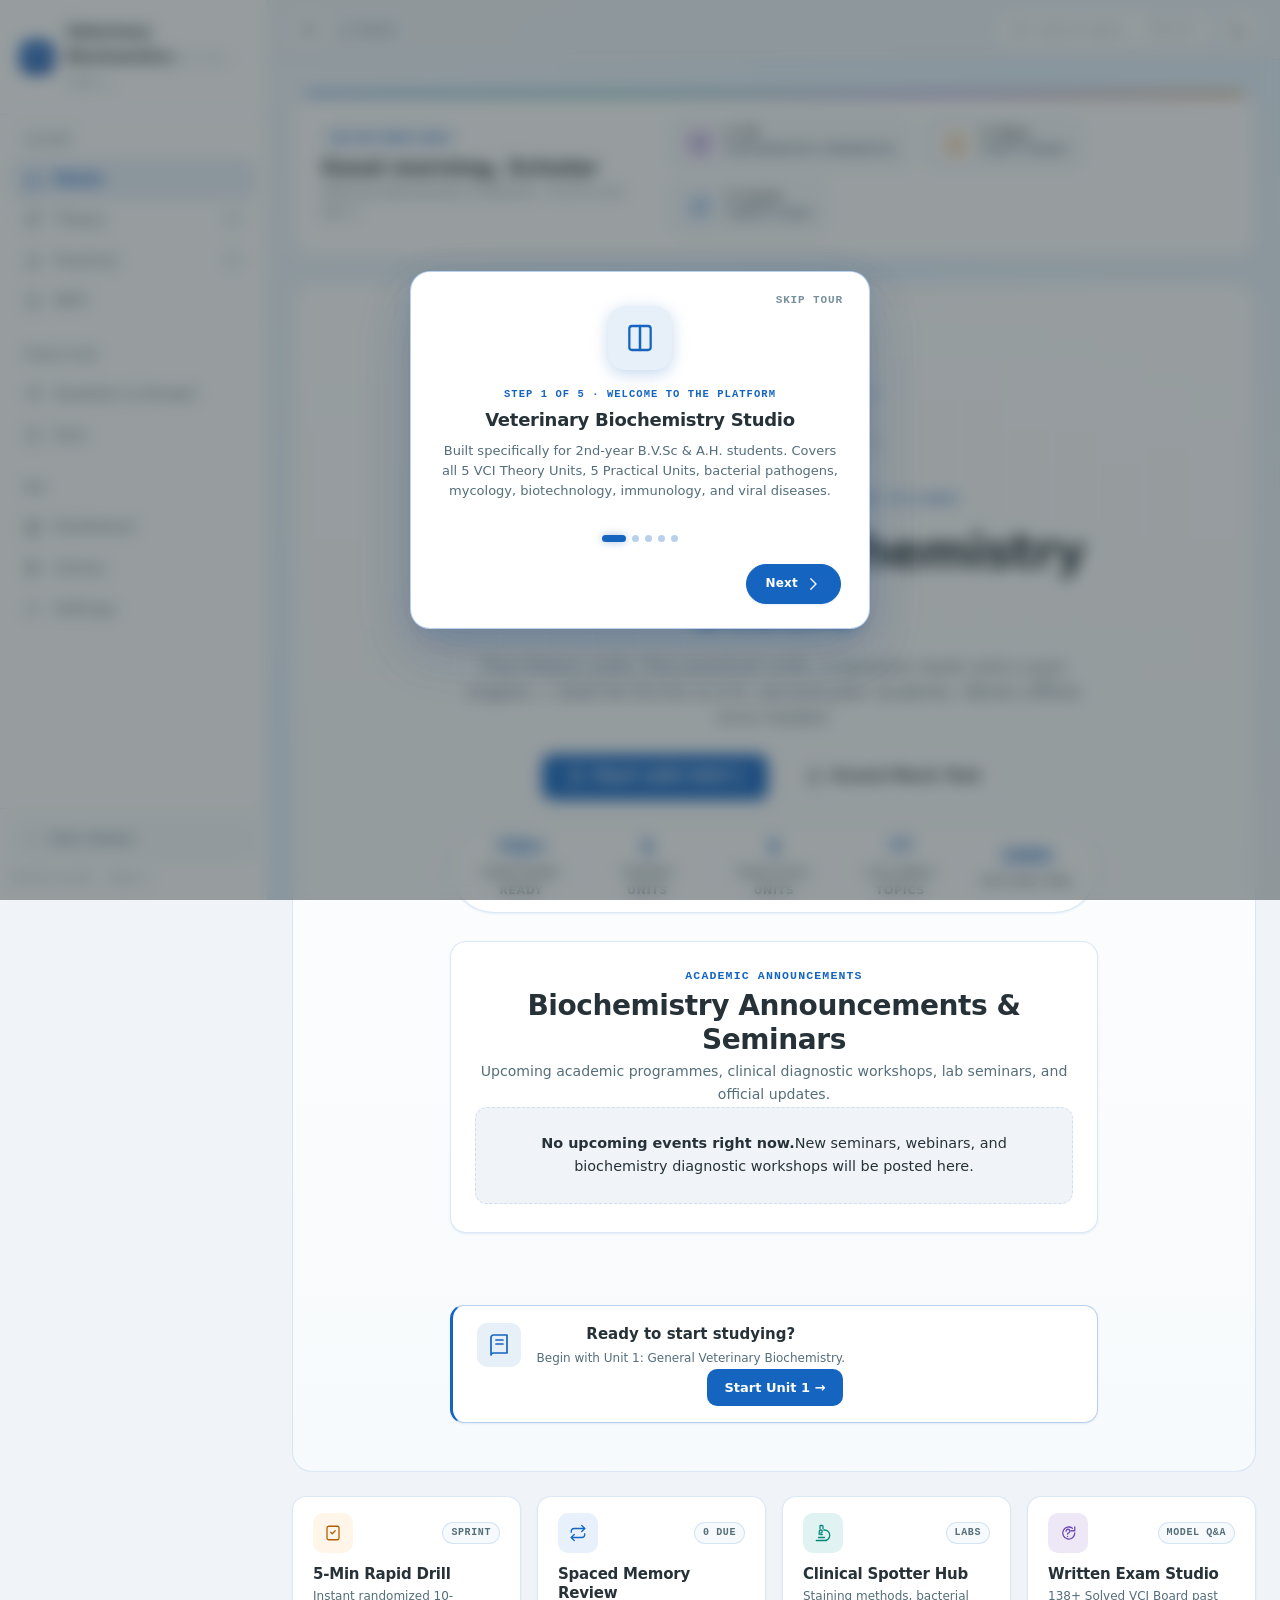
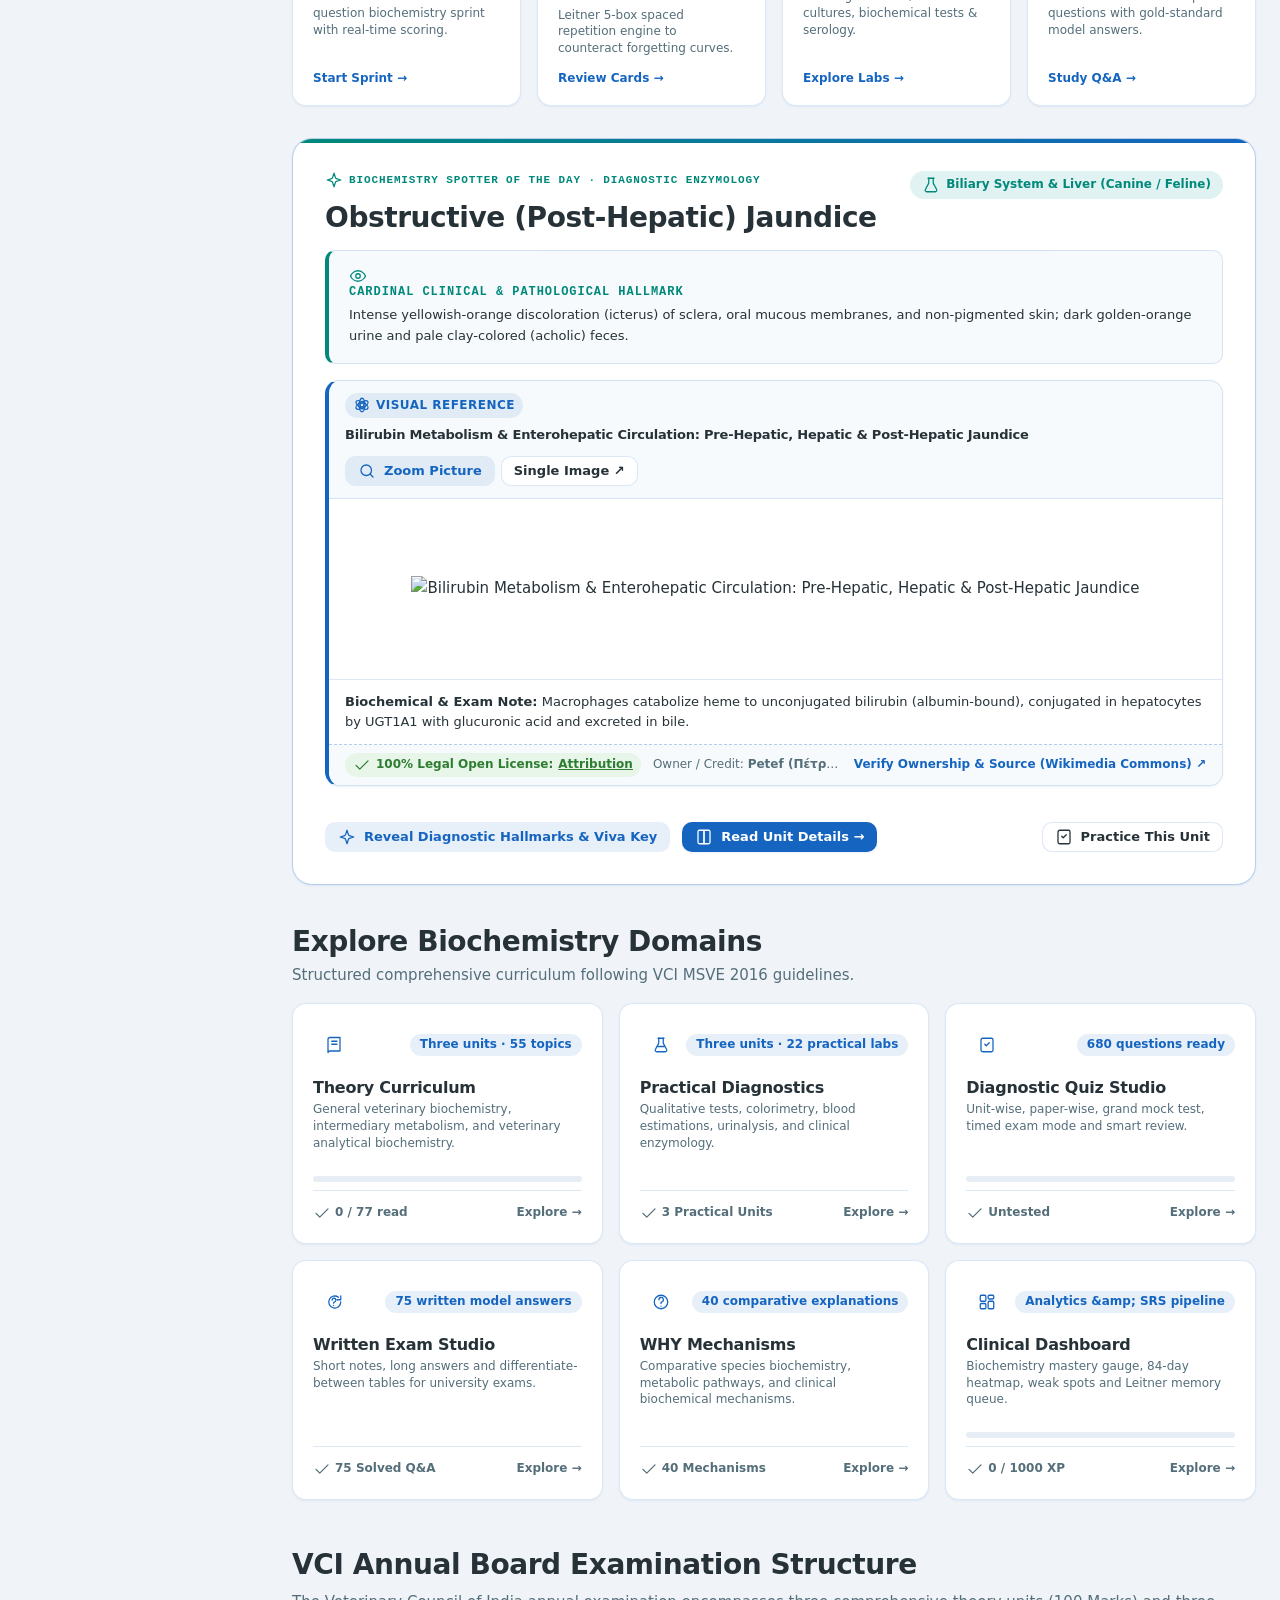
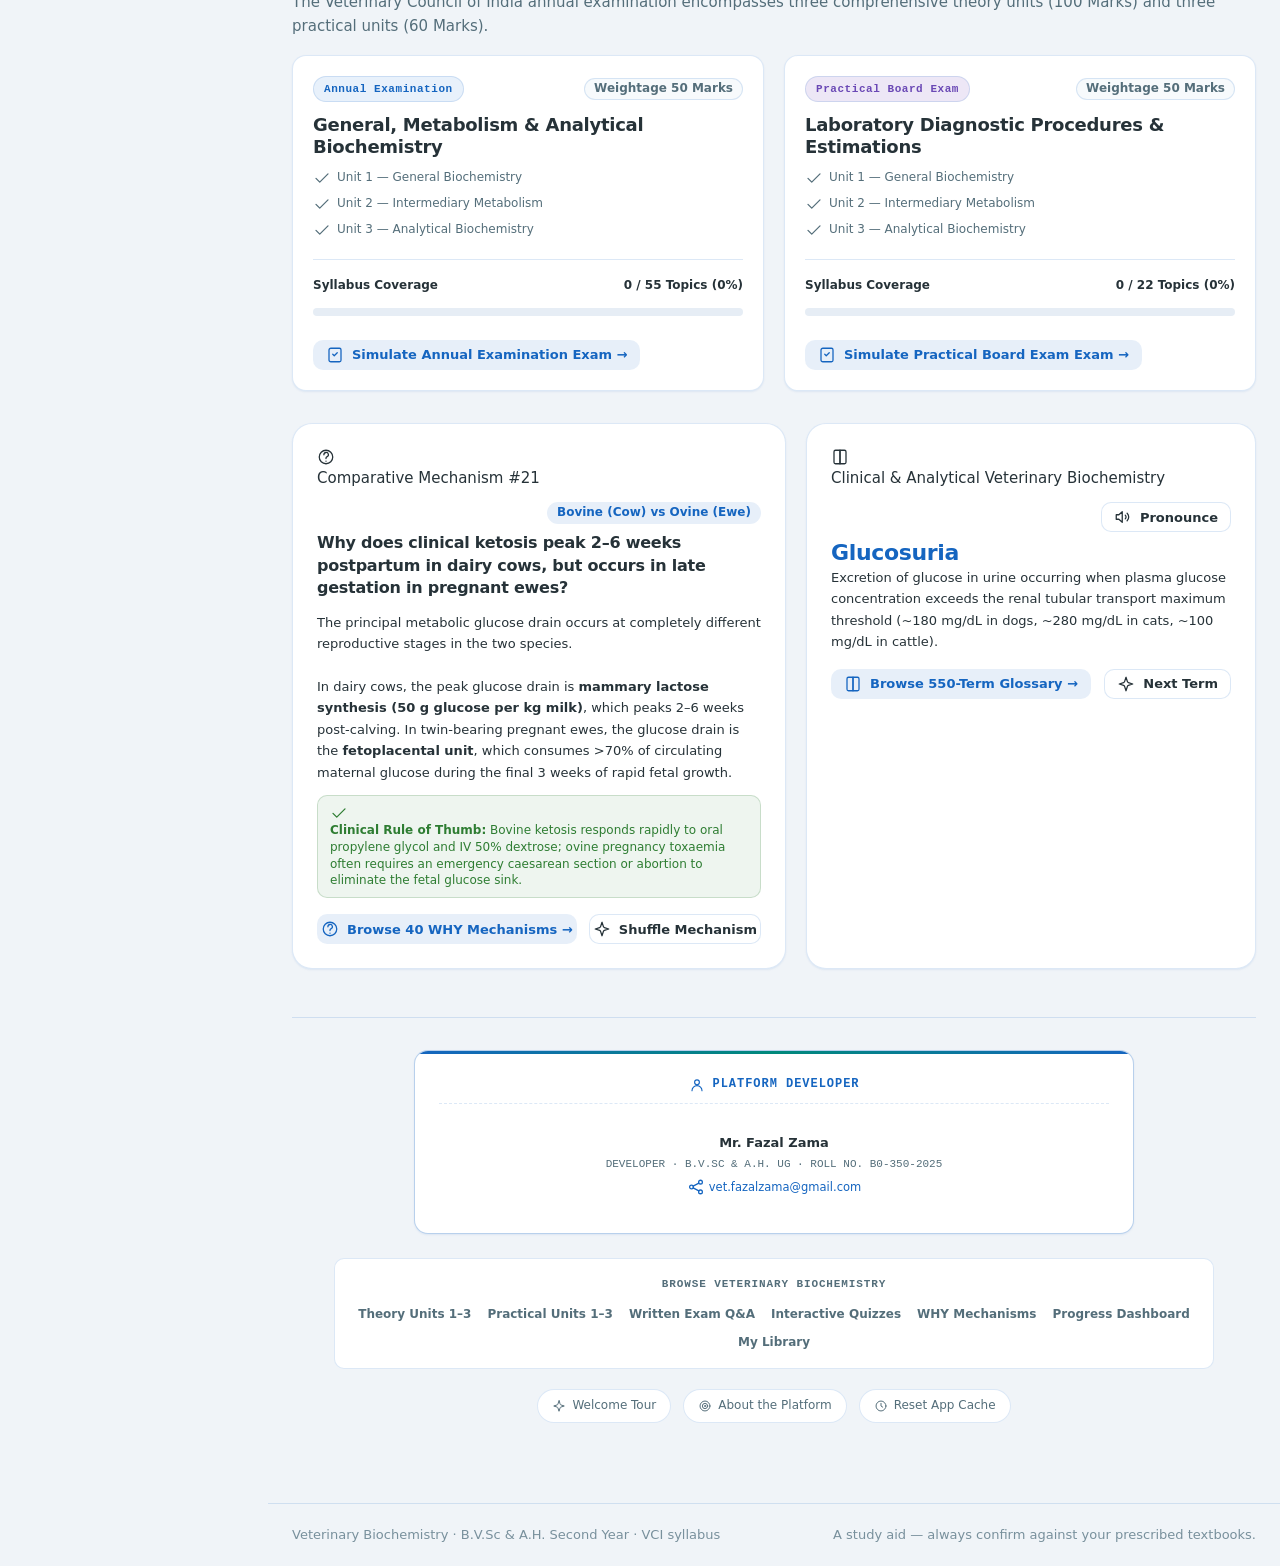
==== commit b9103367: "Update Biochemistry Studio content (24-11-2026 20:45:01.81)" ====
--- a/index.html
+++ b/index.html
@@ -40,6 +40,7 @@
 <link rel="stylesheet" href="assets/css/deep-guide.css">
 <link rel="stylesheet" href="assets/css/events.css">
 <link rel="stylesheet" href="assets/css/animations.css">
+<link rel="stylesheet" href="assets/css/simulations.css">
 </head>
 
 <body>
@@ -318,6 +319,10 @@
 <script src="data/data-theory-unit3.JS"></script>
 <script src="data/data-practical.JS"></script>
 <script src="data/data-images.js"></script>
+<script src="data/data-sims-unit1.js"></script>
+<script src="data/data-sims-unit2.js"></script>
+<script src="data/data-sims-unit3.js"></script>
+<script src="data/data-sims-practical.js"></script>
 <script src="data/data-why.JS"></script>
 <script src="data/data-qa.JS"></script>
 <script src="data/data-quiz.JS"></script>
@@ -331,6 +336,8 @@
 <script src="js/deep-guide.js"></script>
 <script src="js/events.js"></script>
 <script src="js/sync.js"></script>
+<script src="js/simulations.js"></script>
+<script src="js/simulations-3d.js"></script>
 <script src="js/app.js"></script>
 
 <script>
--- a/assets/css/main.css
+++ b/assets/css/main.css
@@ -494,20 +494,103 @@
 }
 .callout__title { font-weight: 640; margin-bottom: var(--s1); }
 
-/* ---------- Math & Chemical Equations ---------- */
+/* ---------- Math & Chemical Equations (Handwritten / Textbook Style) ---------- */
 .equation-block {
   margin: var(--s3) 0 var(--s4);
-  padding: var(--s3) var(--s4);
-  background: var(--surface-2, rgba(255, 255, 255, 0.05));
-  border-left: 3px solid var(--accent, #3b82f6);
-  border-radius: var(--r-sm, 6px);
-  font-family: var(--font-mono, monospace);
-  font-size: 0.95em;
-  line-height: 1.6;
+  padding: 14px 18px;
+  background: var(--surface-2, #f7fafc);
+  border: 1px solid var(--border, rgba(21, 101, 192, .15));
+  border-left: 3.5px solid var(--accent, #1565c0);
+  border-radius: var(--r-md, 10px);
+  font-family: "Georgia", "Cambria", "Times New Roman", var(--font-sans), serif;
+  font-size: 1.06em;
+  line-height: 1.85;
   overflow-x: auto;
   text-align: center;
   color: var(--text, inherit);
-  box-shadow: 0 1px 3px rgba(0, 0, 0, 0.04);
+  box-shadow: var(--shadow-sm, 0 1px 3px rgba(0, 0, 0, 0.04));
+  display: flex;
+  flex-wrap: wrap;
+  align-items: center;
+  justify-content: center;
+  gap: 0.25em 0.38em;
+}
+.equation-block b, .equation-block strong { font-weight: 680; }
+.equation-block sub, .equation-block sup,
+.lesson-body sub, .lesson-body sup {
+  font-size: 0.74em;
+  line-height: 0;
+  position: relative;
+  vertical-align: baseline;
+}
+.equation-block sup, .lesson-body sup { top: -0.45em; }
+.equation-block sub, .lesson-body sub { bottom: -0.24em; }
+
+/* Stacked handwritten vertical fraction */
+.mfrac {
+  display: inline-flex;
+  flex-direction: column;
+  align-items: center;
+  vertical-align: middle;
+  margin: 0 0.24em;
+  line-height: 1.28;
+}
+.mnum {
+  padding: 0 0.45em 0.18em;
+  border-bottom: 1.5px solid currentColor;
+  text-align: center;
+}
+.mden {
+  padding: 0.18em 0.45em 0;
+  text-align: center;
+}
+.mslash {
+  position: absolute;
+  width: 1px;
+  height: 1px;
+  overflow: hidden;
+  clip: rect(0, 0, 0, 0);
+  white-space: nowrap;
+}
+
+/* Reaction arrow with enzyme / catalyst neatly written ABOVE the arrow */
+.marrow {
+  display: inline-flex;
+  flex-direction: column;
+  align-items: center;
+  vertical-align: middle;
+  margin: 0 0.35em;
+  line-height: 1.15;
+}
+.marrow-lbl {
+  font-size: 0.76em;
+  font-family: var(--font-sans);
+  font-weight: 600;
+  color: var(--accent, #1565c0);
+  padding: 0 0.4em 2px;
+  white-space: nowrap;
+}
+.marrow-arr {
+  display: inline-flex;
+  align-items: center;
+  width: 100%;
+  min-width: 46px;
+  color: var(--text, inherit);
+}
+.marrow-bar {
+  flex: 1;
+  height: 1.5px;
+  background: currentColor;
+}
+.marrow-tip {
+  font-size: 0.72em;
+  line-height: 1;
+  margin-left: -1px;
+}
+.marrow-arr--rev {
+  justify-content: center;
+  font-size: 1.25em;
+  line-height: 0.9;
 }
 
 /* ---------- Tabs ---------- */
--- a/assets/css/simulations.css
+++ b/assets/css/simulations.css
@@ -0,0 +1,405 @@
+/* ============================================================
+   INTERACTIVE BIOCHEMISTRY SIMULATIONS — IVRI ACADEMIC THEME
+   Uses only design tokens from tokens.css (Light + Dark ready).
+   ============================================================ */
+
+.biosim-card {
+  margin: 18px 0 22px;
+  border: 1px solid var(--border-strong);
+  border-radius: var(--r-lg, 14px);
+  background: var(--surface);
+  box-shadow: var(--shadow-sm, 0 2px 10px rgba(21, 101, 192, .07));
+  overflow: hidden;
+  transition: box-shadow .2s ease, border-color .2s ease;
+}
+
+.biosim-card:hover {
+  border-color: var(--ivri-blue);
+}
+
+.biosim-head {
+  display: flex;
+  align-items: center;
+  justify-content: space-between;
+  gap: 12px;
+  padding: 12px 16px;
+  background: var(--surface-2);
+  border-bottom: 1px solid var(--border);
+  flex-wrap: wrap;
+}
+
+.biosim-head__left {
+  display: flex;
+  flex-direction: column;
+  gap: 3px;
+  min-width: 0;
+  flex: 1;
+}
+
+.biosim-badge {
+  display: inline-flex;
+  align-items: center;
+  gap: 6px;
+  font-family: var(--font-mono, monospace);
+  font-size: 0.78rem;
+  font-weight: 700;
+  letter-spacing: 0.05em;
+  text-transform: uppercase;
+  color: var(--ivri-blue);
+}
+
+.biosim-badge__dot {
+  width: 7px;
+  height: 7px;
+  border-radius: 50%;
+  background: var(--ivri-teal);
+  display: inline-block;
+  animation: biosim-pulse 2s infinite;
+}
+
+.biosim-badge__dot.is-paused {
+  background: var(--ivri-amber);
+  animation: none;
+}
+
+@keyframes biosim-pulse {
+  0%, 100% { opacity: 1; transform: scale(1); }
+  50% { opacity: 0.45; transform: scale(0.82); }
+}
+
+.biosim-title {
+  margin: 0;
+  font-size: 1.14rem;
+  font-weight: 700;
+  color: var(--text);
+  line-height: 1.35;
+}
+
+.biosim-sub {
+  margin: 2px 0 0;
+  font-size: 0.92rem;
+  color: var(--text-muted);
+  line-height: 1.48;
+}
+
+.biosim-head__actions {
+  display: flex;
+  align-items: center;
+  gap: 6px;
+  flex-shrink: 0;
+}
+
+.biosim-btn {
+  display: inline-flex;
+  align-items: center;
+  justify-content: center;
+  gap: 5px;
+  padding: 7px 13px;
+  font-size: 0.86rem;
+  font-weight: 600;
+  color: var(--text);
+  background: var(--surface);
+  border: 1px solid var(--border-strong);
+  border-radius: 8px;
+  cursor: pointer;
+  transition: background .15s ease, border-color .15s ease, color .15s ease;
+  white-space: nowrap;
+}
+
+.biosim-btn:hover {
+  background: var(--surface-hover);
+  border-color: var(--ivri-blue);
+  color: var(--ivri-blue);
+}
+
+.biosim-btn.is-active,
+.biosim-btn--primary {
+  background: var(--ivri-blue);
+  border-color: var(--ivri-blue);
+  color: var(--text-invert);
+}
+
+.biosim-btn--primary:hover {
+  background: var(--ivri-blue-dark);
+  color: var(--text-invert);
+}
+
+.biosim-tabs {
+  display: flex;
+  flex-wrap: wrap;
+  gap: 6px;
+  padding: 10px 16px;
+  background: var(--surface);
+  border-bottom: 1px solid var(--border);
+}
+
+.biosim-tab {
+  padding: 7px 13px;
+  font-size: 0.86rem;
+  font-weight: 600;
+  color: var(--text-muted);
+  background: var(--surface-2);
+  border: 1px solid var(--border);
+  border-radius: 999px;
+  cursor: pointer;
+  transition: all .15s ease;
+}
+
+.biosim-tab:hover {
+  color: var(--ivri-blue);
+  border-color: var(--ivri-blue);
+}
+
+.biosim-tab.is-active {
+  background: var(--ivri-blue);
+  color: var(--text-invert);
+  border-color: var(--ivri-blue);
+}
+
+.biosim-stage-wrap {
+  position: relative;
+  width: 100%;
+  background: var(--surface-2);
+  border-bottom: 1px solid var(--border);
+  overflow: hidden;
+}
+
+.biosim-canvas {
+  display: block;
+  width: 100%;
+  height: 360px;
+  cursor: pointer;
+  touch-action: pan-y;
+}
+
+.biosim-modal .biosim-canvas {
+  height: 480px;
+}
+
+.biosim-controls {
+  display: grid;
+  grid-template-columns: repeat(auto-fit, minmax(215px, 1fr));
+  gap: 14px 18px;
+  padding: 14px 18px;
+  background: var(--surface);
+  border-bottom: 1px solid var(--border);
+}
+
+.biosim-ctrl {
+  display: flex;
+  flex-direction: column;
+  gap: 6px;
+}
+
+.biosim-ctrl__row {
+  display: flex;
+  justify-content: space-between;
+  align-items: center;
+  gap: 8px;
+  font-size: 0.88rem;
+  font-weight: 600;
+  color: var(--text);
+}
+
+.biosim-ctrl__val {
+  font-family: var(--font-mono, monospace);
+  font-size: 0.86rem;
+  font-weight: 700;
+  color: var(--ivri-blue);
+  background: var(--ivri-blue-light);
+  padding: 2px 8px;
+  border-radius: 6px;
+}
+
+.biosim-slider {
+  width: 100%;
+  accent-color: var(--ivri-blue);
+  cursor: pointer;
+  height: 7px;
+}
+
+.biosim-select {
+  width: 100%;
+  padding: 8px 10px;
+  font-size: 0.88rem;
+  font-weight: 600;
+  color: var(--text);
+  background: var(--surface-2);
+  border: 1px solid var(--border-strong);
+  border-radius: 8px;
+  cursor: pointer;
+}
+
+.biosim-toggle-row {
+  display: flex;
+  flex-wrap: wrap;
+  gap: 8px;
+  align-items: center;
+}
+
+.biosim-chip {
+  padding: 6px 12px;
+  font-size: 0.85rem;
+  font-weight: 600;
+  color: var(--text-muted);
+  background: var(--surface-2);
+  border: 1px solid var(--border-strong);
+  border-radius: 8px;
+  cursor: pointer;
+  transition: all .15s ease;
+}
+
+.biosim-chip:hover {
+  border-color: var(--ivri-blue);
+  color: var(--ivri-blue);
+}
+
+.biosim-chip.is-on {
+  background: var(--ivri-coral);
+  border-color: var(--ivri-coral);
+  color: var(--text-invert);
+}
+
+.biosim-chip.is-on-blue {
+  background: var(--ivri-blue);
+  border-color: var(--ivri-blue);
+  color: var(--text-invert);
+}
+
+.biosim-chip.is-on-teal {
+  background: var(--ivri-teal);
+  border-color: var(--ivri-teal);
+  color: var(--text-invert);
+}
+
+.biosim-metrics {
+  display: grid;
+  grid-template-columns: repeat(auto-fit, minmax(130px, 1fr));
+  gap: 8px;
+  padding: 11px 16px;
+  background: var(--surface-2);
+  border-bottom: 1px solid var(--border);
+}
+
+.biosim-metric {
+  background: var(--surface);
+  border: 1px solid var(--border);
+  border-radius: 9px;
+  padding: 7px 10px;
+  display: flex;
+  flex-direction: column;
+  gap: 2px;
+}
+
+.biosim-metric__label {
+  font-size: 0.76rem;
+  font-weight: 700;
+  text-transform: uppercase;
+  letter-spacing: 0.04em;
+  color: var(--text-muted);
+}
+
+.biosim-metric__val {
+  font-family: var(--font-mono, monospace);
+  font-size: 0.98rem;
+  font-weight: 700;
+  color: var(--text);
+}
+
+.biosim-metric__val.is-ok { color: var(--ok); }
+.biosim-metric__val.is-warn { color: var(--warn); }
+.biosim-metric__val.is-danger { color: var(--danger); }
+.biosim-metric__val.is-info { color: var(--info); }
+
+.biosim-inspector {
+  padding: 14px 18px;
+  background: var(--surface);
+  border-left: 4px solid var(--ivri-teal);
+  font-size: 0.96rem;
+  line-height: 1.62;
+  color: var(--text);
+}
+
+.biosim-inspector strong {
+  color: var(--ivri-blue);
+}
+
+.biosim-inspector__tag {
+  display: inline-block;
+  font-family: var(--font-mono, monospace);
+  font-size: 0.76rem;
+  font-weight: 700;
+  padding: 2px 8px;
+  border-radius: 999px;
+  background: var(--ivri-teal-light);
+  color: var(--ivri-teal-dark);
+  margin-right: 8px;
+  vertical-align: middle;
+}
+
+/* Fullscreen Expand Modal */
+.biosim-modal-overlay {
+  position: fixed;
+  inset: 0;
+  z-index: 9500;
+  background: var(--overlay);
+  backdrop-filter: blur(4px);
+  display: none;
+  align-items: center;
+  justify-content: center;
+  padding: 18px;
+}
+
+.biosim-modal-overlay.is-open {
+  display: flex;
+}
+
+.biosim-modal {
+  width: min(1040px, 96vw);
+  max-height: 92vh;
+  overflow-y: auto;
+  background: var(--surface);
+  border: 1px solid var(--border-strong);
+  border-radius: 16px;
+  box-shadow: 0 20px 60px rgba(0, 0, 0, .28);
+}
+
+.biosim-modal .biosim-card {
+  margin: 0;
+  border: none;
+  box-shadow: none;
+}
+
+/* Topic card subtle badge */
+.biosim-pill {
+  display: inline-flex;
+  align-items: center;
+  gap: 4px;
+  font-family: var(--font-mono, monospace);
+  font-size: 0.68rem;
+  font-weight: 700;
+  padding: 2px 7px;
+  border-radius: 999px;
+  background: var(--ivri-teal-light);
+  color: var(--ivri-teal-dark);
+  border: 1px solid var(--border);
+  margin-left: 6px;
+  vertical-align: middle;
+}
+
+@media (max-width: 640px) {
+  .biosim-head {
+    padding: 10px 12px;
+  }
+  .biosim-canvas {
+    height: 270px;
+  }
+  .biosim-controls {
+    grid-template-columns: 1fr;
+    padding: 10px 12px;
+  }
+  .biosim-metrics {
+    grid-template-columns: repeat(2, 1fr);
+    padding: 9px 12px;
+  }
+}
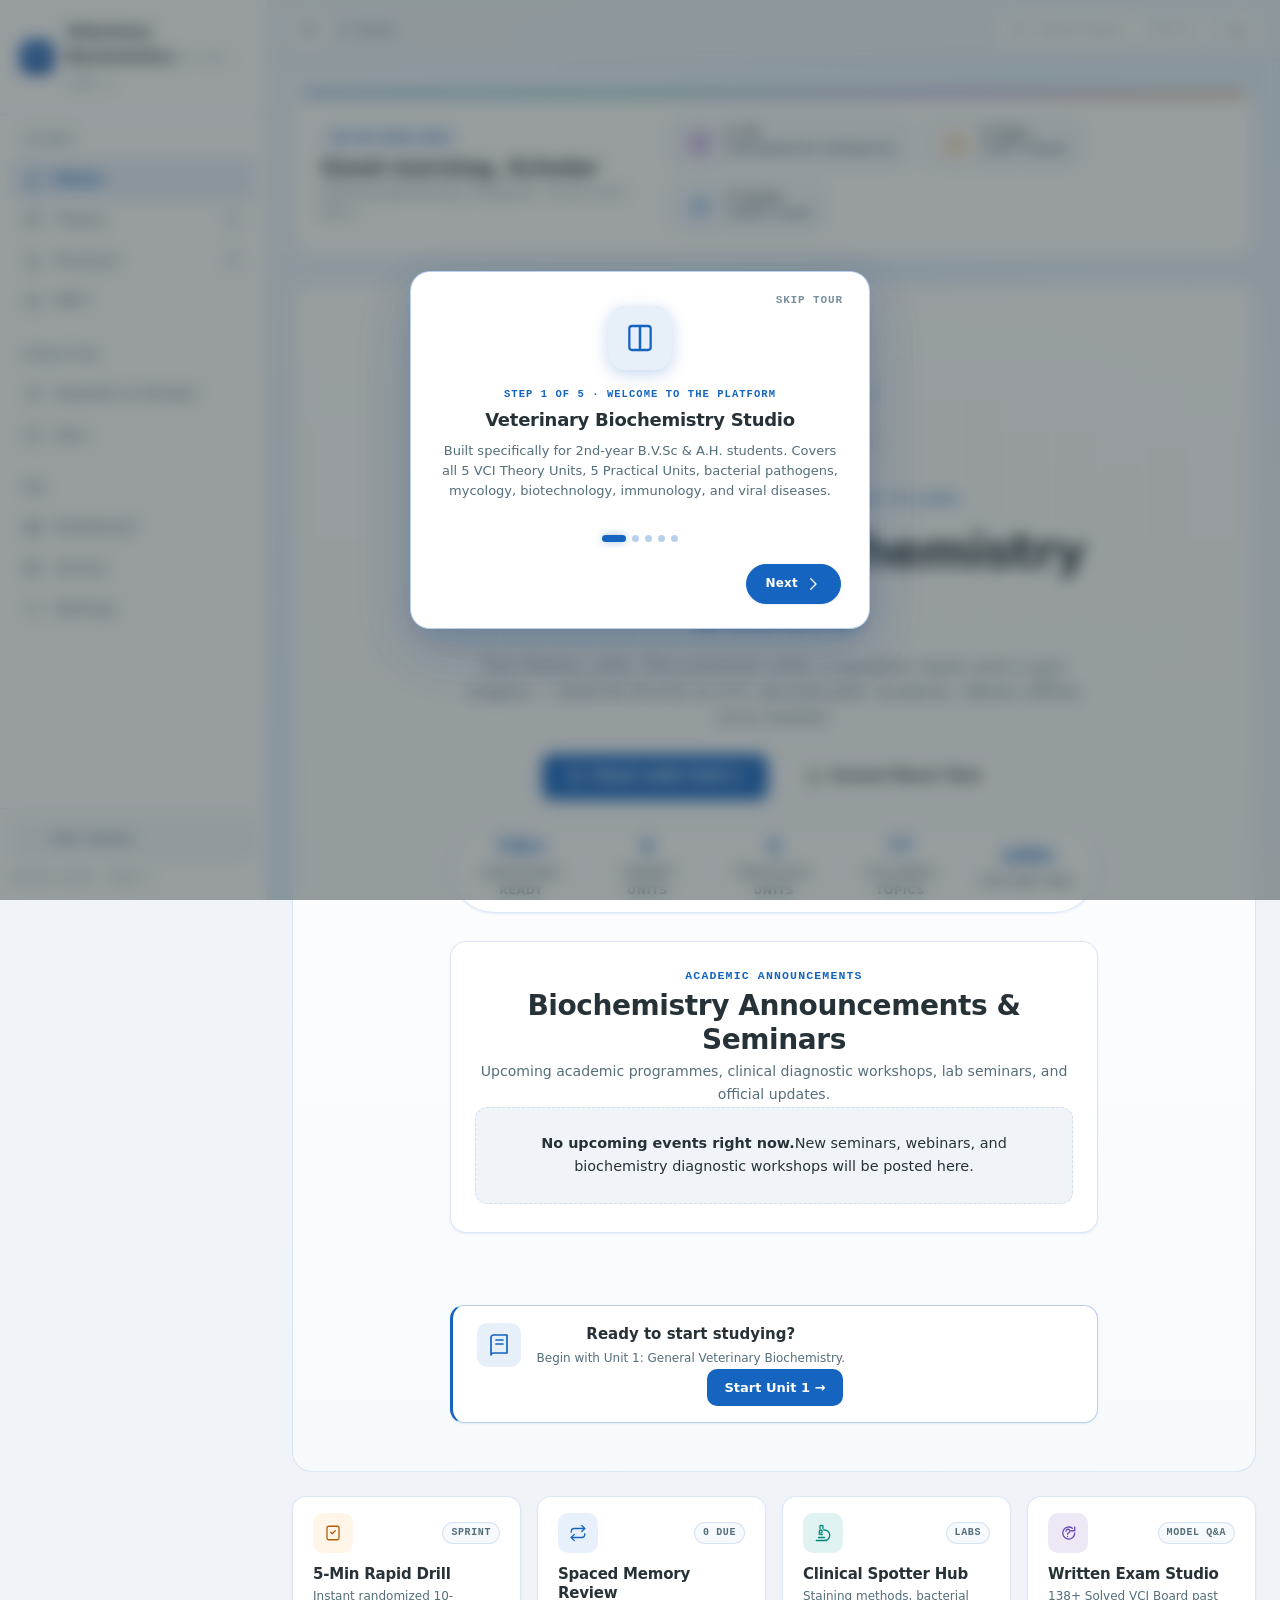
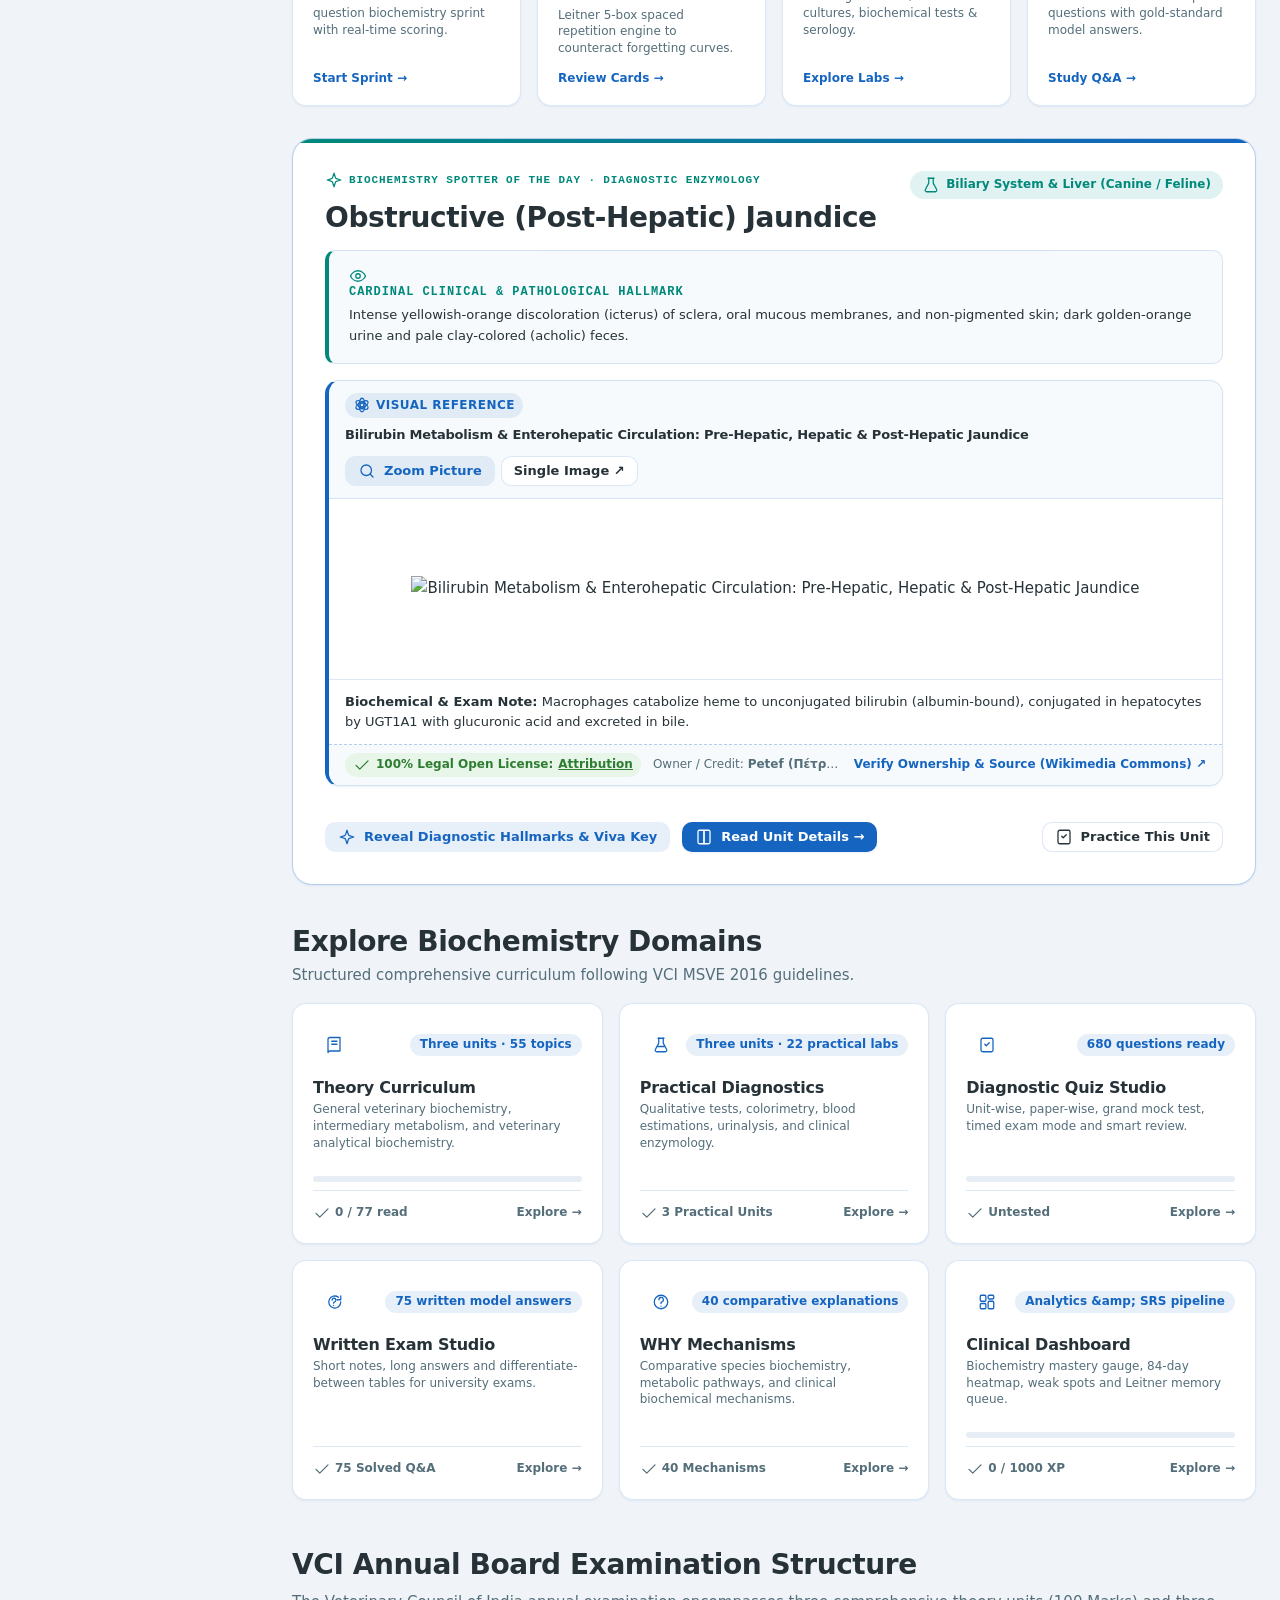
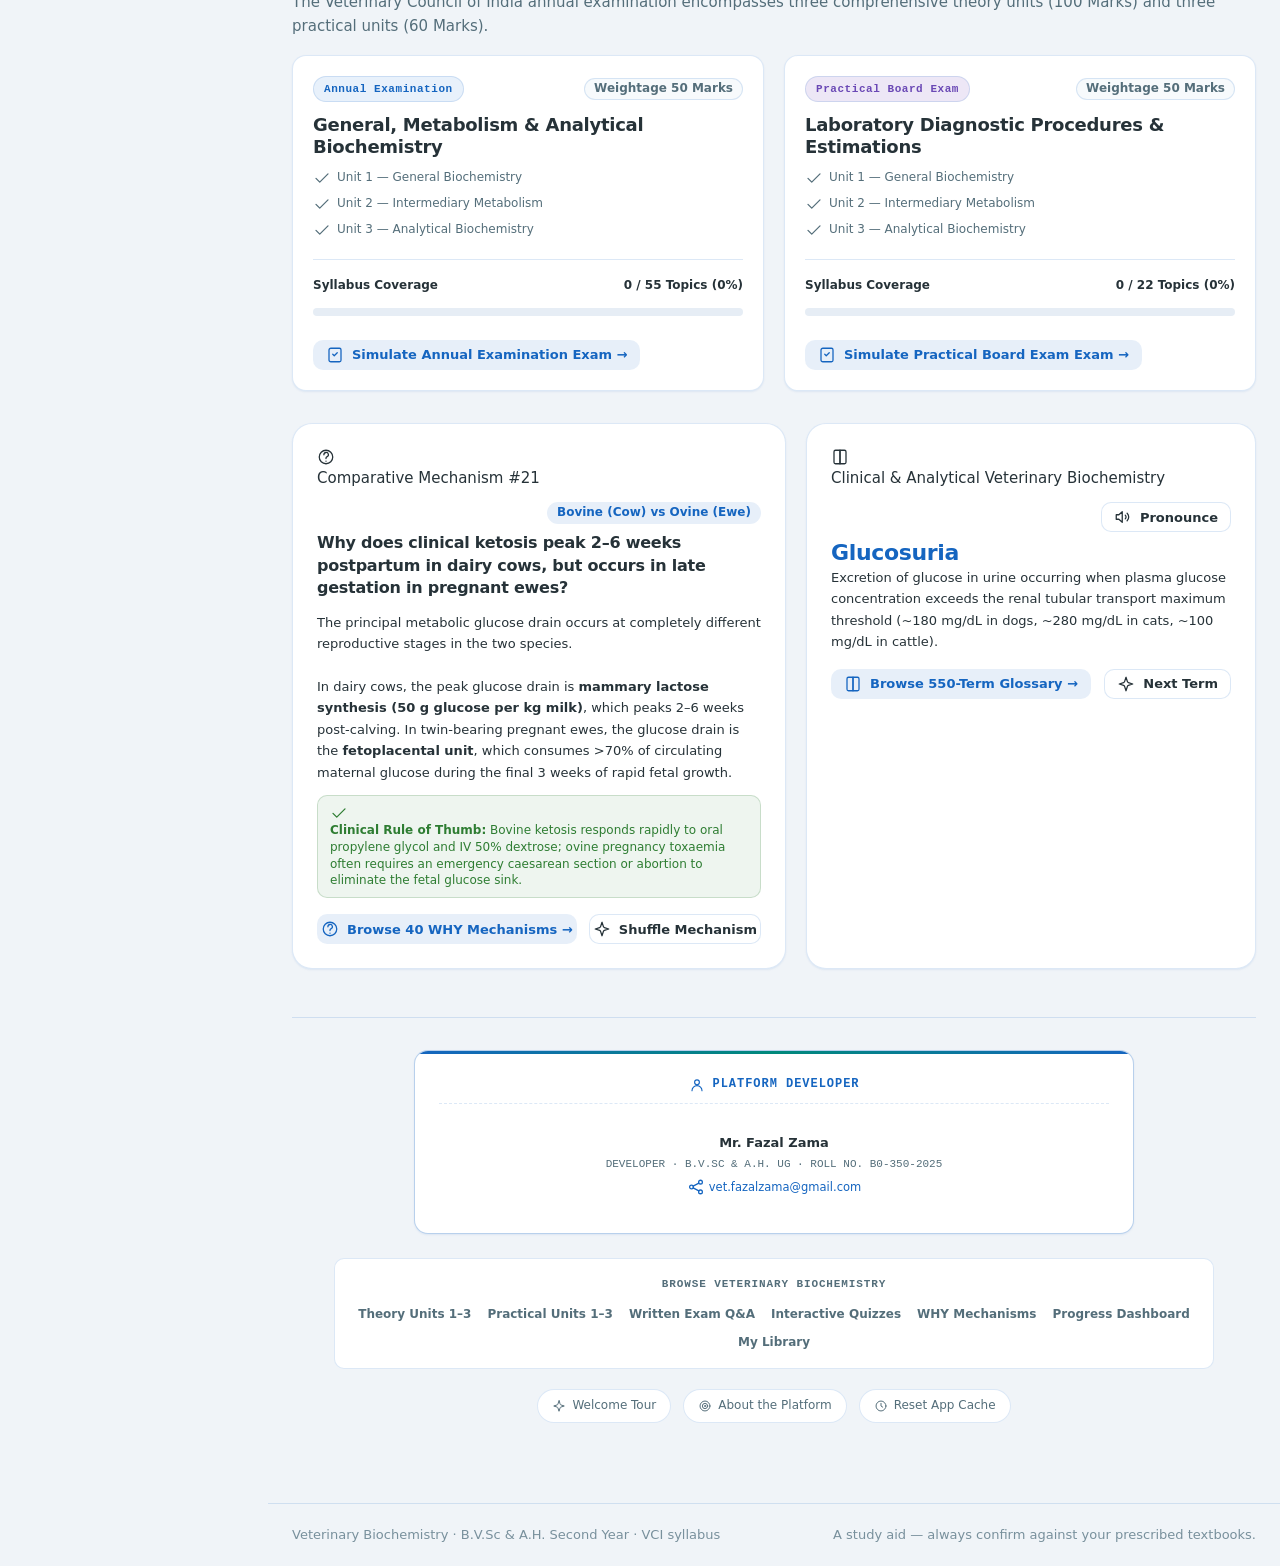
==== commit f898c3fd: "Version site assets and refresh the PWA automatically" ====
--- a/index.html
+++ b/index.html
@@ -6,6 +6,7 @@
 <title>Veterinary Biochemistry Studio — Notes, Q&amp;A and Quizzes</title>
 <meta name="description" content="A complete study companion for B.V.Sc second-year Veterinary Biochemistry: three theory units, three practical units, question bank, quizzes and progress dashboard. Works offline.">
 <meta name="theme-color" content="#1565c0">
+<meta name="app-version" content="492ccf1338d5b5f6ae57ab3b4e83d7505afa9912527ec0a005c1eeb5306a2d48">
 
 <!-- Mobile & PWA Optimization -->
 <meta name="mobile-web-app-capable" content="yes">
@@ -16,13 +17,13 @@
 <meta name="format-detection" content="telephone=no">
 
 <!-- App Icons & Manifest -->
-<link rel="manifest" href="manifest.json">
-<link rel="icon" type="image/svg+xml" href="images/icon.svg">
-<link rel="icon" type="image/png" sizes="32x32" href="images/favicon-32x32.png">
-<link rel="icon" type="image/png" sizes="192x192" href="images/icon-192.png">
-<link rel="icon" type="image/png" sizes="512x512" href="images/icon-512.png">
-<link rel="apple-touch-icon" href="images/apple-touch-icon.png">
-<link rel="apple-touch-icon" sizes="180x180" href="images/apple-touch-icon.png">
+<link rel="manifest" href="manifest.json?v=492ccf1338d5b5f6ae57ab3b4e83d7505afa9912527ec0a005c1eeb5306a2d48">
+<link rel="icon" type="image/svg+xml" href="images/icon.svg?v=492ccf1338d5b5f6ae57ab3b4e83d7505afa9912527ec0a005c1eeb5306a2d48">
+<link rel="icon" type="image/png" sizes="32x32" href="images/favicon-32x32.png?v=492ccf1338d5b5f6ae57ab3b4e83d7505afa9912527ec0a005c1eeb5306a2d48">
+<link rel="icon" type="image/png" sizes="192x192" href="images/icon-192.png?v=492ccf1338d5b5f6ae57ab3b4e83d7505afa9912527ec0a005c1eeb5306a2d48">
+<link rel="icon" type="image/png" sizes="512x512" href="images/icon-512.png?v=492ccf1338d5b5f6ae57ab3b4e83d7505afa9912527ec0a005c1eeb5306a2d48">
+<link rel="apple-touch-icon" href="images/apple-touch-icon.png?v=492ccf1338d5b5f6ae57ab3b4e83d7505afa9912527ec0a005c1eeb5306a2d48">
+<link rel="apple-touch-icon" sizes="180x180" href="images/apple-touch-icon.png?v=492ccf1338d5b5f6ae57ab3b4e83d7505afa9912527ec0a005c1eeb5306a2d48">
 
 <!-- Theme must be applied before first paint to avoid a white flash -->
 <script>
@@ -34,13 +35,13 @@
   })();
 </script>
 
-<link rel="stylesheet" href="assets/css/tokens.css">
-<link rel="stylesheet" href="assets/css/main.css">
-<link rel="stylesheet" href="assets/css/sections.css">
-<link rel="stylesheet" href="assets/css/deep-guide.css">
-<link rel="stylesheet" href="assets/css/events.css">
-<link rel="stylesheet" href="assets/css/animations.css">
-<link rel="stylesheet" href="assets/css/simulations.css">
+<link rel="stylesheet" href="assets/css/tokens.css?v=492ccf1338d5b5f6ae57ab3b4e83d7505afa9912527ec0a005c1eeb5306a2d48">
+<link rel="stylesheet" href="assets/css/main.css?v=492ccf1338d5b5f6ae57ab3b4e83d7505afa9912527ec0a005c1eeb5306a2d48">
+<link rel="stylesheet" href="assets/css/sections.css?v=492ccf1338d5b5f6ae57ab3b4e83d7505afa9912527ec0a005c1eeb5306a2d48">
+<link rel="stylesheet" href="assets/css/deep-guide.css?v=492ccf1338d5b5f6ae57ab3b4e83d7505afa9912527ec0a005c1eeb5306a2d48">
+<link rel="stylesheet" href="assets/css/events.css?v=492ccf1338d5b5f6ae57ab3b4e83d7505afa9912527ec0a005c1eeb5306a2d48">
+<link rel="stylesheet" href="assets/css/animations.css?v=492ccf1338d5b5f6ae57ab3b4e83d7505afa9912527ec0a005c1eeb5306a2d48">
+<link rel="stylesheet" href="assets/css/simulations.css?v=492ccf1338d5b5f6ae57ab3b4e83d7505afa9912527ec0a005c1eeb5306a2d48">
 </head>
 
 <body>
@@ -313,32 +314,32 @@
      3. quiz.js / dashboard.js — need store + syllabus.
      4. app.js LAST — it boots the whole site.
 ================================================== -->
-<script src="data/data-syllabus.JS"></script>
-<script src="data/data-theory-unit1.JS"></script>
-<script src="data/data-theory-unit2.JS"></script>
-<script src="data/data-theory-unit3.JS"></script>
-<script src="data/data-practical.JS"></script>
-<script src="data/data-images.js"></script>
-<script src="data/data-sims-unit1.js"></script>
-<script src="data/data-sims-unit2.js"></script>
-<script src="data/data-sims-unit3.js"></script>
-<script src="data/data-sims-practical.js"></script>
-<script src="data/data-why.JS"></script>
-<script src="data/data-qa.JS"></script>
-<script src="data/data-quiz.JS"></script>
-<script src="data/events-data.js"></script>
-
-<script src="js/store.js"></script>
-<script src="js/quiz.js"></script>
-<script src="js/dashboard.js"></script>
-<script src="js/glossary.js"></script>
-<script src="js/search.js"></script>
-<script src="js/deep-guide.js"></script>
-<script src="js/events.js"></script>
-<script src="js/sync.js"></script>
-<script src="js/simulations.js"></script>
-<script src="js/simulations-3d.js"></script>
-<script src="js/app.js"></script>
+<script src="data/data-syllabus.JS?v=492ccf1338d5b5f6ae57ab3b4e83d7505afa9912527ec0a005c1eeb5306a2d48"></script>
+<script src="data/data-theory-unit1.JS?v=492ccf1338d5b5f6ae57ab3b4e83d7505afa9912527ec0a005c1eeb5306a2d48"></script>
+<script src="data/data-theory-unit2.JS?v=492ccf1338d5b5f6ae57ab3b4e83d7505afa9912527ec0a005c1eeb5306a2d48"></script>
+<script src="data/data-theory-unit3.JS?v=492ccf1338d5b5f6ae57ab3b4e83d7505afa9912527ec0a005c1eeb5306a2d48"></script>
+<script src="data/data-practical.JS?v=492ccf1338d5b5f6ae57ab3b4e83d7505afa9912527ec0a005c1eeb5306a2d48"></script>
+<script src="data/data-images.js?v=492ccf1338d5b5f6ae57ab3b4e83d7505afa9912527ec0a005c1eeb5306a2d48"></script>
+<script src="data/data-sims-unit1.js?v=492ccf1338d5b5f6ae57ab3b4e83d7505afa9912527ec0a005c1eeb5306a2d48"></script>
+<script src="data/data-sims-unit2.js?v=492ccf1338d5b5f6ae57ab3b4e83d7505afa9912527ec0a005c1eeb5306a2d48"></script>
+<script src="data/data-sims-unit3.js?v=492ccf1338d5b5f6ae57ab3b4e83d7505afa9912527ec0a005c1eeb5306a2d48"></script>
+<script src="data/data-sims-practical.js?v=492ccf1338d5b5f6ae57ab3b4e83d7505afa9912527ec0a005c1eeb5306a2d48"></script>
+<script src="data/data-why.JS?v=492ccf1338d5b5f6ae57ab3b4e83d7505afa9912527ec0a005c1eeb5306a2d48"></script>
+<script src="data/data-qa.JS?v=492ccf1338d5b5f6ae57ab3b4e83d7505afa9912527ec0a005c1eeb5306a2d48"></script>
+<script src="data/data-quiz.JS?v=492ccf1338d5b5f6ae57ab3b4e83d7505afa9912527ec0a005c1eeb5306a2d48"></script>
+<script src="data/events-data.js?v=492ccf1338d5b5f6ae57ab3b4e83d7505afa9912527ec0a005c1eeb5306a2d48"></script>
+
+<script src="js/store.js?v=492ccf1338d5b5f6ae57ab3b4e83d7505afa9912527ec0a005c1eeb5306a2d48"></script>
+<script src="js/quiz.js?v=492ccf1338d5b5f6ae57ab3b4e83d7505afa9912527ec0a005c1eeb5306a2d48"></script>
+<script src="js/dashboard.js?v=492ccf1338d5b5f6ae57ab3b4e83d7505afa9912527ec0a005c1eeb5306a2d48"></script>
+<script src="js/glossary.js?v=492ccf1338d5b5f6ae57ab3b4e83d7505afa9912527ec0a005c1eeb5306a2d48"></script>
+<script src="js/search.js?v=492ccf1338d5b5f6ae57ab3b4e83d7505afa9912527ec0a005c1eeb5306a2d48"></script>
+<script src="js/deep-guide.js?v=492ccf1338d5b5f6ae57ab3b4e83d7505afa9912527ec0a005c1eeb5306a2d48"></script>
+<script src="js/events.js?v=492ccf1338d5b5f6ae57ab3b4e83d7505afa9912527ec0a005c1eeb5306a2d48"></script>
+<script src="js/sync.js?v=492ccf1338d5b5f6ae57ab3b4e83d7505afa9912527ec0a005c1eeb5306a2d48"></script>
+<script src="js/simulations.js?v=492ccf1338d5b5f6ae57ab3b4e83d7505afa9912527ec0a005c1eeb5306a2d48"></script>
+<script src="js/simulations-3d.js?v=492ccf1338d5b5f6ae57ab3b4e83d7505afa9912527ec0a005c1eeb5306a2d48"></script>
+<script src="js/app.js?v=492ccf1338d5b5f6ae57ab3b4e83d7505afa9912527ec0a005c1eeb5306a2d48"></script>
 
 <script>
   /* ---- Offline indicator ---- */
@@ -371,30 +372,6 @@
     }, { passive: true });
   })();
 
-  /* ---- Service worker: offline PWA support.
-         Registers over http/https and localhost — not from file:// ---- */
-  if ("serviceWorker" in navigator && location.protocol.indexOf("http") === 0) {
-    window.addEventListener("load", function () {
-      navigator.serviceWorker.register("service-worker.js", { scope: "./" })
-        .then(function (reg) {
-          reg.onupdatefound = function () {
-            var installingWorker = reg.installing;
-            if (installingWorker) {
-              installingWorker.onstatechange = function () {
-                if (installingWorker.state === "installed" && navigator.serviceWorker.controller) {
-                  if (window.app && app.toast) {
-                    app.toast("Updated offline content ready! Reload to view.");
-                  }
-                }
-              };
-            }
-          };
-        })
-        .catch(function (err) {
-          console.warn("ServiceWorker registration:", err);
-        });
-    });
-  }
 </script>
 
 </body>
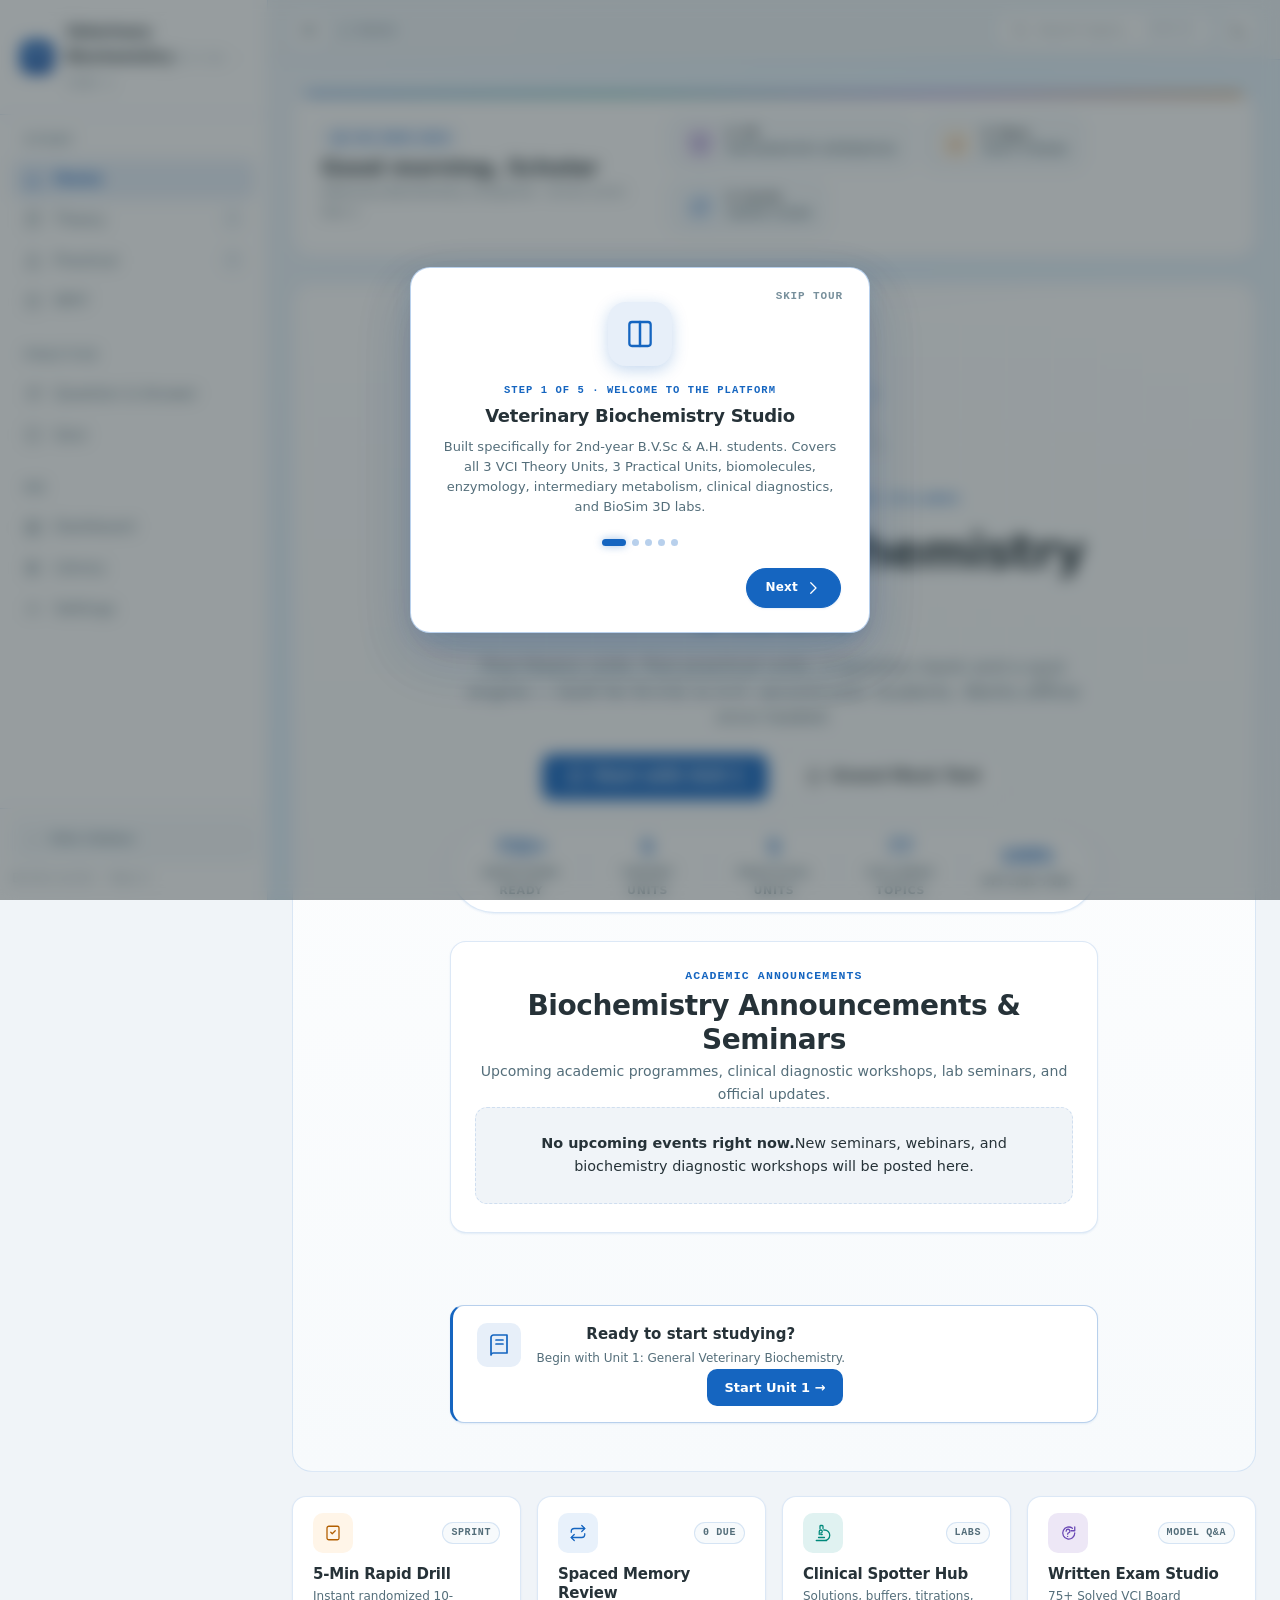
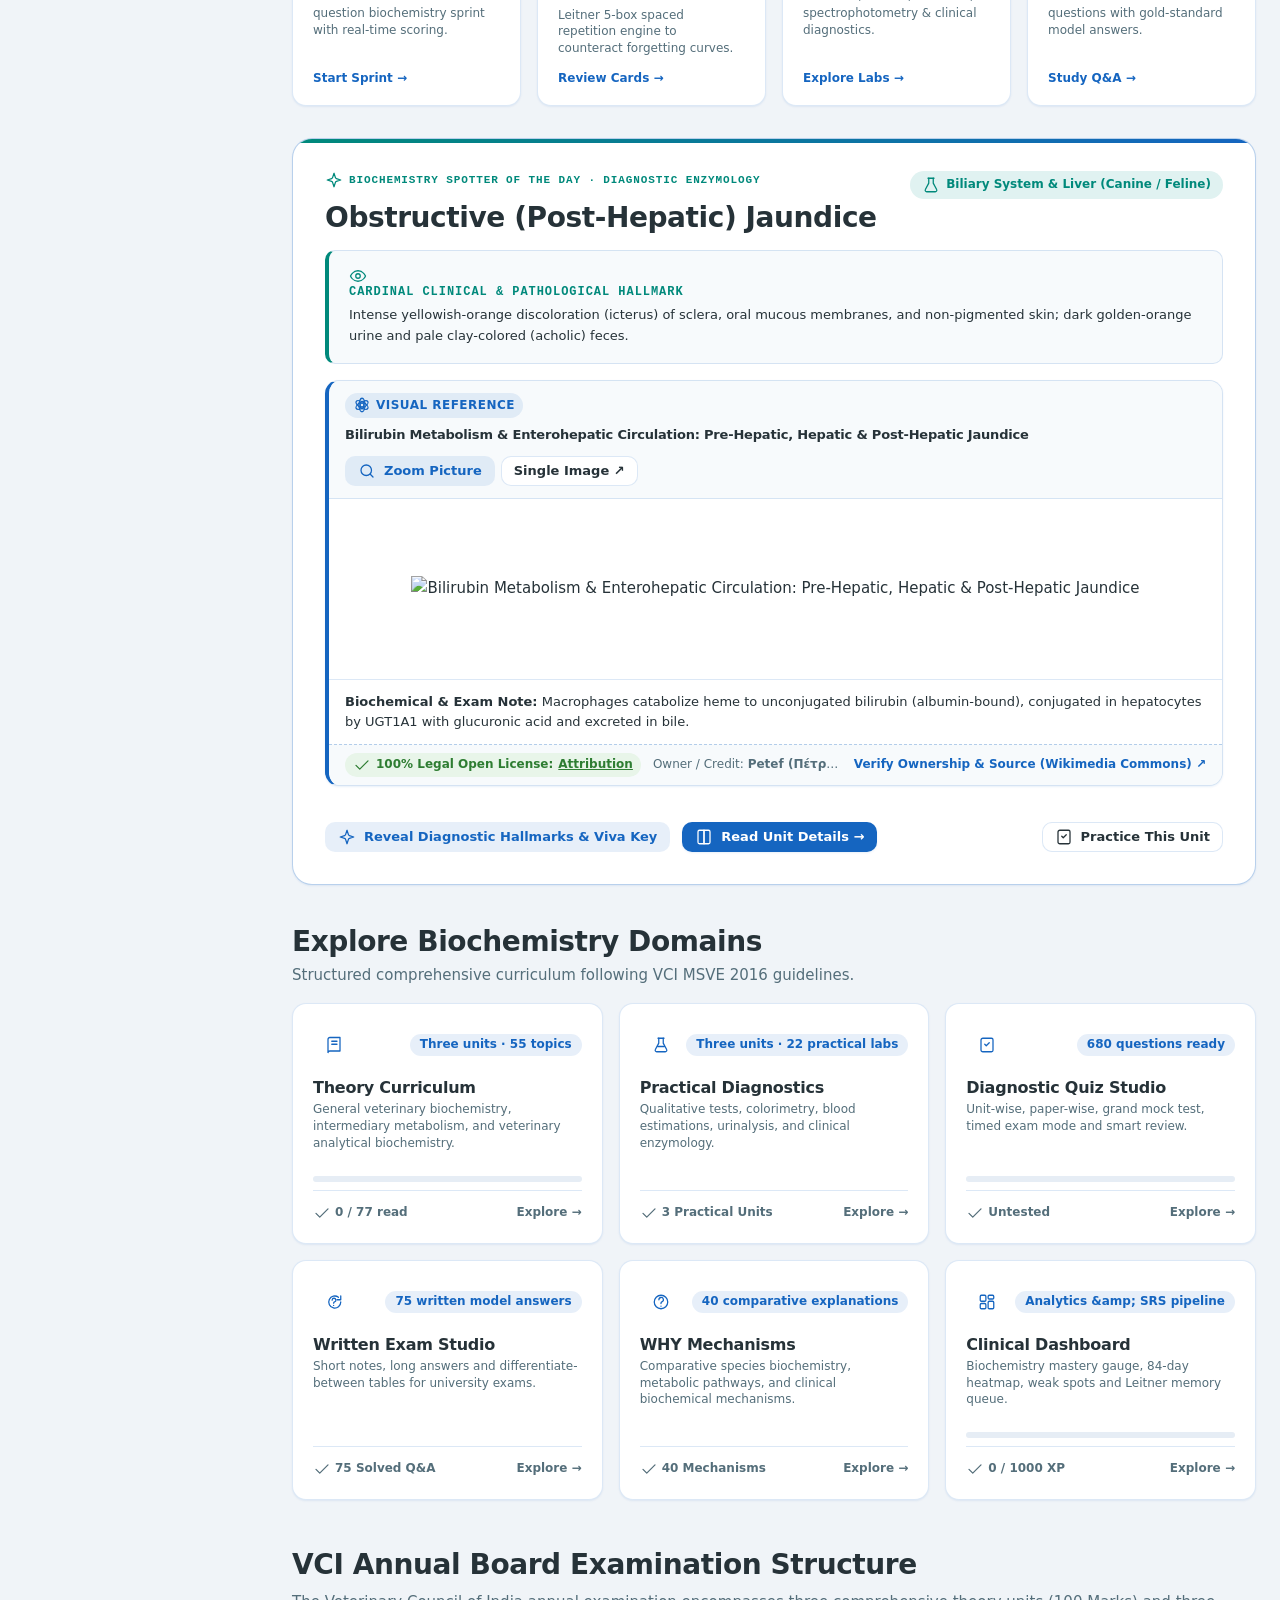
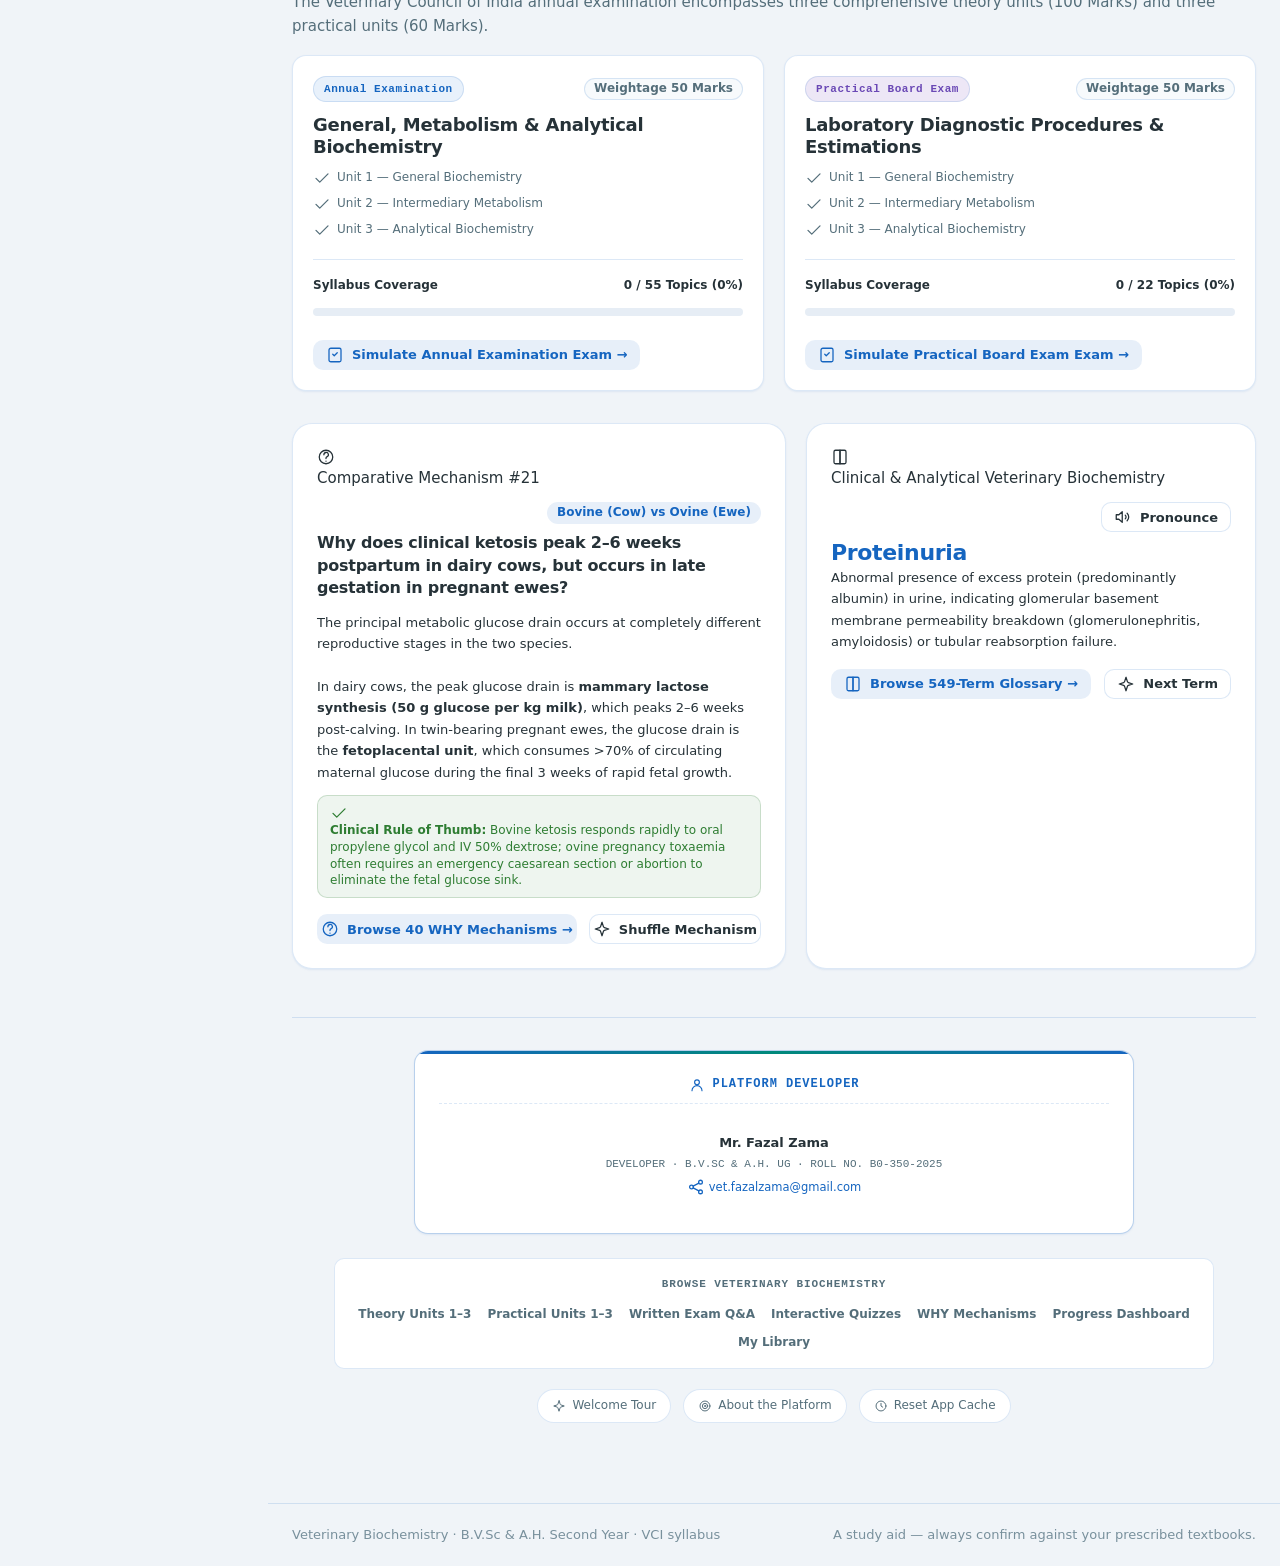
==== commit 217f0e6f: "Fix all 257 audited biochemical, clinical & simulation inaccuracies across Units 1-3, update CLAUDE-" ====
--- a/index.html
+++ b/index.html
@@ -6,7 +6,7 @@
 <title>Veterinary Biochemistry Studio — Notes, Q&amp;A and Quizzes</title>
 <meta name="description" content="A complete study companion for B.V.Sc second-year Veterinary Biochemistry: three theory units, three practical units, question bank, quizzes and progress dashboard. Works offline.">
 <meta name="theme-color" content="#1565c0">
-<meta name="app-version" content="492ccf1338d5b5f6ae57ab3b4e83d7505afa9912527ec0a005c1eeb5306a2d48">
+<meta name="app-version" content="d81f83f74117a4b4e9ba80dd4801723358b8e04cd2236c10fc4d572f17d95cb2">
 
 <!-- Mobile & PWA Optimization -->
 <meta name="mobile-web-app-capable" content="yes">
@@ -17,13 +17,13 @@
 <meta name="format-detection" content="telephone=no">
 
 <!-- App Icons & Manifest -->
-<link rel="manifest" href="manifest.json?v=492ccf1338d5b5f6ae57ab3b4e83d7505afa9912527ec0a005c1eeb5306a2d48">
-<link rel="icon" type="image/svg+xml" href="images/icon.svg?v=492ccf1338d5b5f6ae57ab3b4e83d7505afa9912527ec0a005c1eeb5306a2d48">
-<link rel="icon" type="image/png" sizes="32x32" href="images/favicon-32x32.png?v=492ccf1338d5b5f6ae57ab3b4e83d7505afa9912527ec0a005c1eeb5306a2d48">
-<link rel="icon" type="image/png" sizes="192x192" href="images/icon-192.png?v=492ccf1338d5b5f6ae57ab3b4e83d7505afa9912527ec0a005c1eeb5306a2d48">
-<link rel="icon" type="image/png" sizes="512x512" href="images/icon-512.png?v=492ccf1338d5b5f6ae57ab3b4e83d7505afa9912527ec0a005c1eeb5306a2d48">
-<link rel="apple-touch-icon" href="images/apple-touch-icon.png?v=492ccf1338d5b5f6ae57ab3b4e83d7505afa9912527ec0a005c1eeb5306a2d48">
-<link rel="apple-touch-icon" sizes="180x180" href="images/apple-touch-icon.png?v=492ccf1338d5b5f6ae57ab3b4e83d7505afa9912527ec0a005c1eeb5306a2d48">
+<link rel="manifest" href="manifest.json?v=d81f83f74117a4b4e9ba80dd4801723358b8e04cd2236c10fc4d572f17d95cb2">
+<link rel="icon" type="image/svg+xml" href="images/icon.svg?v=d81f83f74117a4b4e9ba80dd4801723358b8e04cd2236c10fc4d572f17d95cb2">
+<link rel="icon" type="image/png" sizes="32x32" href="images/favicon-32x32.png?v=d81f83f74117a4b4e9ba80dd4801723358b8e04cd2236c10fc4d572f17d95cb2">
+<link rel="icon" type="image/png" sizes="192x192" href="images/icon-192.png?v=d81f83f74117a4b4e9ba80dd4801723358b8e04cd2236c10fc4d572f17d95cb2">
+<link rel="icon" type="image/png" sizes="512x512" href="images/icon-512.png?v=d81f83f74117a4b4e9ba80dd4801723358b8e04cd2236c10fc4d572f17d95cb2">
+<link rel="apple-touch-icon" href="images/apple-touch-icon.png?v=d81f83f74117a4b4e9ba80dd4801723358b8e04cd2236c10fc4d572f17d95cb2">
+<link rel="apple-touch-icon" sizes="180x180" href="images/apple-touch-icon.png?v=d81f83f74117a4b4e9ba80dd4801723358b8e04cd2236c10fc4d572f17d95cb2">
 
 <!-- Theme must be applied before first paint to avoid a white flash -->
 <script>
@@ -35,13 +35,13 @@
   })();
 </script>
 
-<link rel="stylesheet" href="assets/css/tokens.css?v=492ccf1338d5b5f6ae57ab3b4e83d7505afa9912527ec0a005c1eeb5306a2d48">
-<link rel="stylesheet" href="assets/css/main.css?v=492ccf1338d5b5f6ae57ab3b4e83d7505afa9912527ec0a005c1eeb5306a2d48">
-<link rel="stylesheet" href="assets/css/sections.css?v=492ccf1338d5b5f6ae57ab3b4e83d7505afa9912527ec0a005c1eeb5306a2d48">
-<link rel="stylesheet" href="assets/css/deep-guide.css?v=492ccf1338d5b5f6ae57ab3b4e83d7505afa9912527ec0a005c1eeb5306a2d48">
-<link rel="stylesheet" href="assets/css/events.css?v=492ccf1338d5b5f6ae57ab3b4e83d7505afa9912527ec0a005c1eeb5306a2d48">
-<link rel="stylesheet" href="assets/css/animations.css?v=492ccf1338d5b5f6ae57ab3b4e83d7505afa9912527ec0a005c1eeb5306a2d48">
-<link rel="stylesheet" href="assets/css/simulations.css?v=492ccf1338d5b5f6ae57ab3b4e83d7505afa9912527ec0a005c1eeb5306a2d48">
+<link rel="stylesheet" href="assets/css/tokens.css?v=d81f83f74117a4b4e9ba80dd4801723358b8e04cd2236c10fc4d572f17d95cb2">
+<link rel="stylesheet" href="assets/css/main.css?v=d81f83f74117a4b4e9ba80dd4801723358b8e04cd2236c10fc4d572f17d95cb2">
+<link rel="stylesheet" href="assets/css/sections.css?v=d81f83f74117a4b4e9ba80dd4801723358b8e04cd2236c10fc4d572f17d95cb2">
+<link rel="stylesheet" href="assets/css/deep-guide.css?v=d81f83f74117a4b4e9ba80dd4801723358b8e04cd2236c10fc4d572f17d95cb2">
+<link rel="stylesheet" href="assets/css/events.css?v=d81f83f74117a4b4e9ba80dd4801723358b8e04cd2236c10fc4d572f17d95cb2">
+<link rel="stylesheet" href="assets/css/animations.css?v=d81f83f74117a4b4e9ba80dd4801723358b8e04cd2236c10fc4d572f17d95cb2">
+<link rel="stylesheet" href="assets/css/simulations.css?v=d81f83f74117a4b4e9ba80dd4801723358b8e04cd2236c10fc4d572f17d95cb2">
 </head>
 
 <body>
@@ -189,14 +189,14 @@
 
     <div class="about-section">
       <div class="about-section-head">Overview</div>
-      <p>A comprehensive, interactive curriculum companion for B.V.Sc. &amp; A.H. Second Year Veterinary Biochemistry (VCI MSVE 2016 Syllabus). Designed for veterinary undergraduate students, it integrates 5 theory units, 5 practical units, systematic bacteriology, mycology, biotechnology, immunology, virology notes, clinical correlations, question banks, quizzes and an offline-first revision dashboard.</p>
+      <p>A comprehensive, interactive curriculum companion for B.V.Sc. &amp; A.H. Second Year Veterinary Biochemistry (VCI MSVE 2016 Syllabus). Designed for veterinary undergraduate students, it integrates 3 theory units, 3 practical units, biomolecular structures, enzymology, intermediary metabolism, clinical &amp; analytical diagnostics, interactive BioSim 3D labs, question banks, quizzes and an offline-first revision dashboard.</p>
     </div>
 
     <div class="about-section">
       <div class="about-section-head">Vision &amp; Mission</div>
       <ul class="about-list">
         <li><b>Complete VCI Syllabus:</b> Full coverage of General Veterinary Biochemistry (Biomolecules, Membranes, Buffers, Nucleic Acids), Intermediary Metabolism (Enzymology, Oxidation, Carbohydrate, Lipid, Protein &amp; Nucleic Acid Metabolism), and Veterinary Analytical Biochemistry (Metabolic Disorders, LFTs, RFTs, Acid-Base, Detoxification).</li>
-        <li><b>Diagnostic Logic:</b> Pair every pathogen with morphology, staining, culture characteristics, virulence determinants, and diagnostic protocols.</li>
+        <li><b>Mechanistic Logic:</b> Pair every metabolic pathway and clinical parameter with rate-limiting enzymes, stoichiometry, species differences, and diagnostic interpretation.</li>
         <li><b>Active Recall:</b> Unit-wise quizzes, paper-wise practice, spaced repetition review, and written exam Q&amp;A banks.</li>
         <li><b>Accessible &amp; Offline:</b> 100% free, fast, responsive PWA that runs offline on any phone or laptop.</li>
       </ul>
@@ -314,32 +314,32 @@
      3. quiz.js / dashboard.js — need store + syllabus.
      4. app.js LAST — it boots the whole site.
 ================================================== -->
-<script src="data/data-syllabus.JS?v=492ccf1338d5b5f6ae57ab3b4e83d7505afa9912527ec0a005c1eeb5306a2d48"></script>
-<script src="data/data-theory-unit1.JS?v=492ccf1338d5b5f6ae57ab3b4e83d7505afa9912527ec0a005c1eeb5306a2d48"></script>
-<script src="data/data-theory-unit2.JS?v=492ccf1338d5b5f6ae57ab3b4e83d7505afa9912527ec0a005c1eeb5306a2d48"></script>
-<script src="data/data-theory-unit3.JS?v=492ccf1338d5b5f6ae57ab3b4e83d7505afa9912527ec0a005c1eeb5306a2d48"></script>
-<script src="data/data-practical.JS?v=492ccf1338d5b5f6ae57ab3b4e83d7505afa9912527ec0a005c1eeb5306a2d48"></script>
-<script src="data/data-images.js?v=492ccf1338d5b5f6ae57ab3b4e83d7505afa9912527ec0a005c1eeb5306a2d48"></script>
-<script src="data/data-sims-unit1.js?v=492ccf1338d5b5f6ae57ab3b4e83d7505afa9912527ec0a005c1eeb5306a2d48"></script>
-<script src="data/data-sims-unit2.js?v=492ccf1338d5b5f6ae57ab3b4e83d7505afa9912527ec0a005c1eeb5306a2d48"></script>
-<script src="data/data-sims-unit3.js?v=492ccf1338d5b5f6ae57ab3b4e83d7505afa9912527ec0a005c1eeb5306a2d48"></script>
-<script src="data/data-sims-practical.js?v=492ccf1338d5b5f6ae57ab3b4e83d7505afa9912527ec0a005c1eeb5306a2d48"></script>
-<script src="data/data-why.JS?v=492ccf1338d5b5f6ae57ab3b4e83d7505afa9912527ec0a005c1eeb5306a2d48"></script>
-<script src="data/data-qa.JS?v=492ccf1338d5b5f6ae57ab3b4e83d7505afa9912527ec0a005c1eeb5306a2d48"></script>
-<script src="data/data-quiz.JS?v=492ccf1338d5b5f6ae57ab3b4e83d7505afa9912527ec0a005c1eeb5306a2d48"></script>
-<script src="data/events-data.js?v=492ccf1338d5b5f6ae57ab3b4e83d7505afa9912527ec0a005c1eeb5306a2d48"></script>
-
-<script src="js/store.js?v=492ccf1338d5b5f6ae57ab3b4e83d7505afa9912527ec0a005c1eeb5306a2d48"></script>
-<script src="js/quiz.js?v=492ccf1338d5b5f6ae57ab3b4e83d7505afa9912527ec0a005c1eeb5306a2d48"></script>
-<script src="js/dashboard.js?v=492ccf1338d5b5f6ae57ab3b4e83d7505afa9912527ec0a005c1eeb5306a2d48"></script>
-<script src="js/glossary.js?v=492ccf1338d5b5f6ae57ab3b4e83d7505afa9912527ec0a005c1eeb5306a2d48"></script>
-<script src="js/search.js?v=492ccf1338d5b5f6ae57ab3b4e83d7505afa9912527ec0a005c1eeb5306a2d48"></script>
-<script src="js/deep-guide.js?v=492ccf1338d5b5f6ae57ab3b4e83d7505afa9912527ec0a005c1eeb5306a2d48"></script>
-<script src="js/events.js?v=492ccf1338d5b5f6ae57ab3b4e83d7505afa9912527ec0a005c1eeb5306a2d48"></script>
-<script src="js/sync.js?v=492ccf1338d5b5f6ae57ab3b4e83d7505afa9912527ec0a005c1eeb5306a2d48"></script>
-<script src="js/simulations.js?v=492ccf1338d5b5f6ae57ab3b4e83d7505afa9912527ec0a005c1eeb5306a2d48"></script>
-<script src="js/simulations-3d.js?v=492ccf1338d5b5f6ae57ab3b4e83d7505afa9912527ec0a005c1eeb5306a2d48"></script>
-<script src="js/app.js?v=492ccf1338d5b5f6ae57ab3b4e83d7505afa9912527ec0a005c1eeb5306a2d48"></script>
+<script src="data/data-syllabus.JS?v=d81f83f74117a4b4e9ba80dd4801723358b8e04cd2236c10fc4d572f17d95cb2"></script>
+<script src="data/data-theory-unit1.JS?v=d81f83f74117a4b4e9ba80dd4801723358b8e04cd2236c10fc4d572f17d95cb2"></script>
+<script src="data/data-theory-unit2.JS?v=d81f83f74117a4b4e9ba80dd4801723358b8e04cd2236c10fc4d572f17d95cb2"></script>
+<script src="data/data-theory-unit3.JS?v=d81f83f74117a4b4e9ba80dd4801723358b8e04cd2236c10fc4d572f17d95cb2"></script>
+<script src="data/data-practical.JS?v=d81f83f74117a4b4e9ba80dd4801723358b8e04cd2236c10fc4d572f17d95cb2"></script>
+<script src="data/data-images.js?v=d81f83f74117a4b4e9ba80dd4801723358b8e04cd2236c10fc4d572f17d95cb2"></script>
+<script src="data/data-sims-unit1.js?v=d81f83f74117a4b4e9ba80dd4801723358b8e04cd2236c10fc4d572f17d95cb2"></script>
+<script src="data/data-sims-unit2.js?v=d81f83f74117a4b4e9ba80dd4801723358b8e04cd2236c10fc4d572f17d95cb2"></script>
+<script src="data/data-sims-unit3.js?v=d81f83f74117a4b4e9ba80dd4801723358b8e04cd2236c10fc4d572f17d95cb2"></script>
+<script src="data/data-sims-practical.js?v=d81f83f74117a4b4e9ba80dd4801723358b8e04cd2236c10fc4d572f17d95cb2"></script>
+<script src="data/data-why.JS?v=d81f83f74117a4b4e9ba80dd4801723358b8e04cd2236c10fc4d572f17d95cb2"></script>
+<script src="data/data-qa.JS?v=d81f83f74117a4b4e9ba80dd4801723358b8e04cd2236c10fc4d572f17d95cb2"></script>
+<script src="data/data-quiz.JS?v=d81f83f74117a4b4e9ba80dd4801723358b8e04cd2236c10fc4d572f17d95cb2"></script>
+<script src="data/events-data.js?v=d81f83f74117a4b4e9ba80dd4801723358b8e04cd2236c10fc4d572f17d95cb2"></script>
+
+<script src="js/store.js?v=d81f83f74117a4b4e9ba80dd4801723358b8e04cd2236c10fc4d572f17d95cb2"></script>
+<script src="js/quiz.js?v=d81f83f74117a4b4e9ba80dd4801723358b8e04cd2236c10fc4d572f17d95cb2"></script>
+<script src="js/dashboard.js?v=d81f83f74117a4b4e9ba80dd4801723358b8e04cd2236c10fc4d572f17d95cb2"></script>
+<script src="js/glossary.js?v=d81f83f74117a4b4e9ba80dd4801723358b8e04cd2236c10fc4d572f17d95cb2"></script>
+<script src="js/search.js?v=d81f83f74117a4b4e9ba80dd4801723358b8e04cd2236c10fc4d572f17d95cb2"></script>
+<script src="js/deep-guide.js?v=d81f83f74117a4b4e9ba80dd4801723358b8e04cd2236c10fc4d572f17d95cb2"></script>
+<script src="js/events.js?v=d81f83f74117a4b4e9ba80dd4801723358b8e04cd2236c10fc4d572f17d95cb2"></script>
+<script src="js/sync.js?v=d81f83f74117a4b4e9ba80dd4801723358b8e04cd2236c10fc4d572f17d95cb2"></script>
+<script src="js/simulations.js?v=d81f83f74117a4b4e9ba80dd4801723358b8e04cd2236c10fc4d572f17d95cb2"></script>
+<script src="js/simulations-3d.js?v=d81f83f74117a4b4e9ba80dd4801723358b8e04cd2236c10fc4d572f17d95cb2"></script>
+<script src="js/app.js?v=d81f83f74117a4b4e9ba80dd4801723358b8e04cd2236c10fc4d572f17d95cb2"></script>
 
 <script>
   /* ---- Offline indicator ---- */
